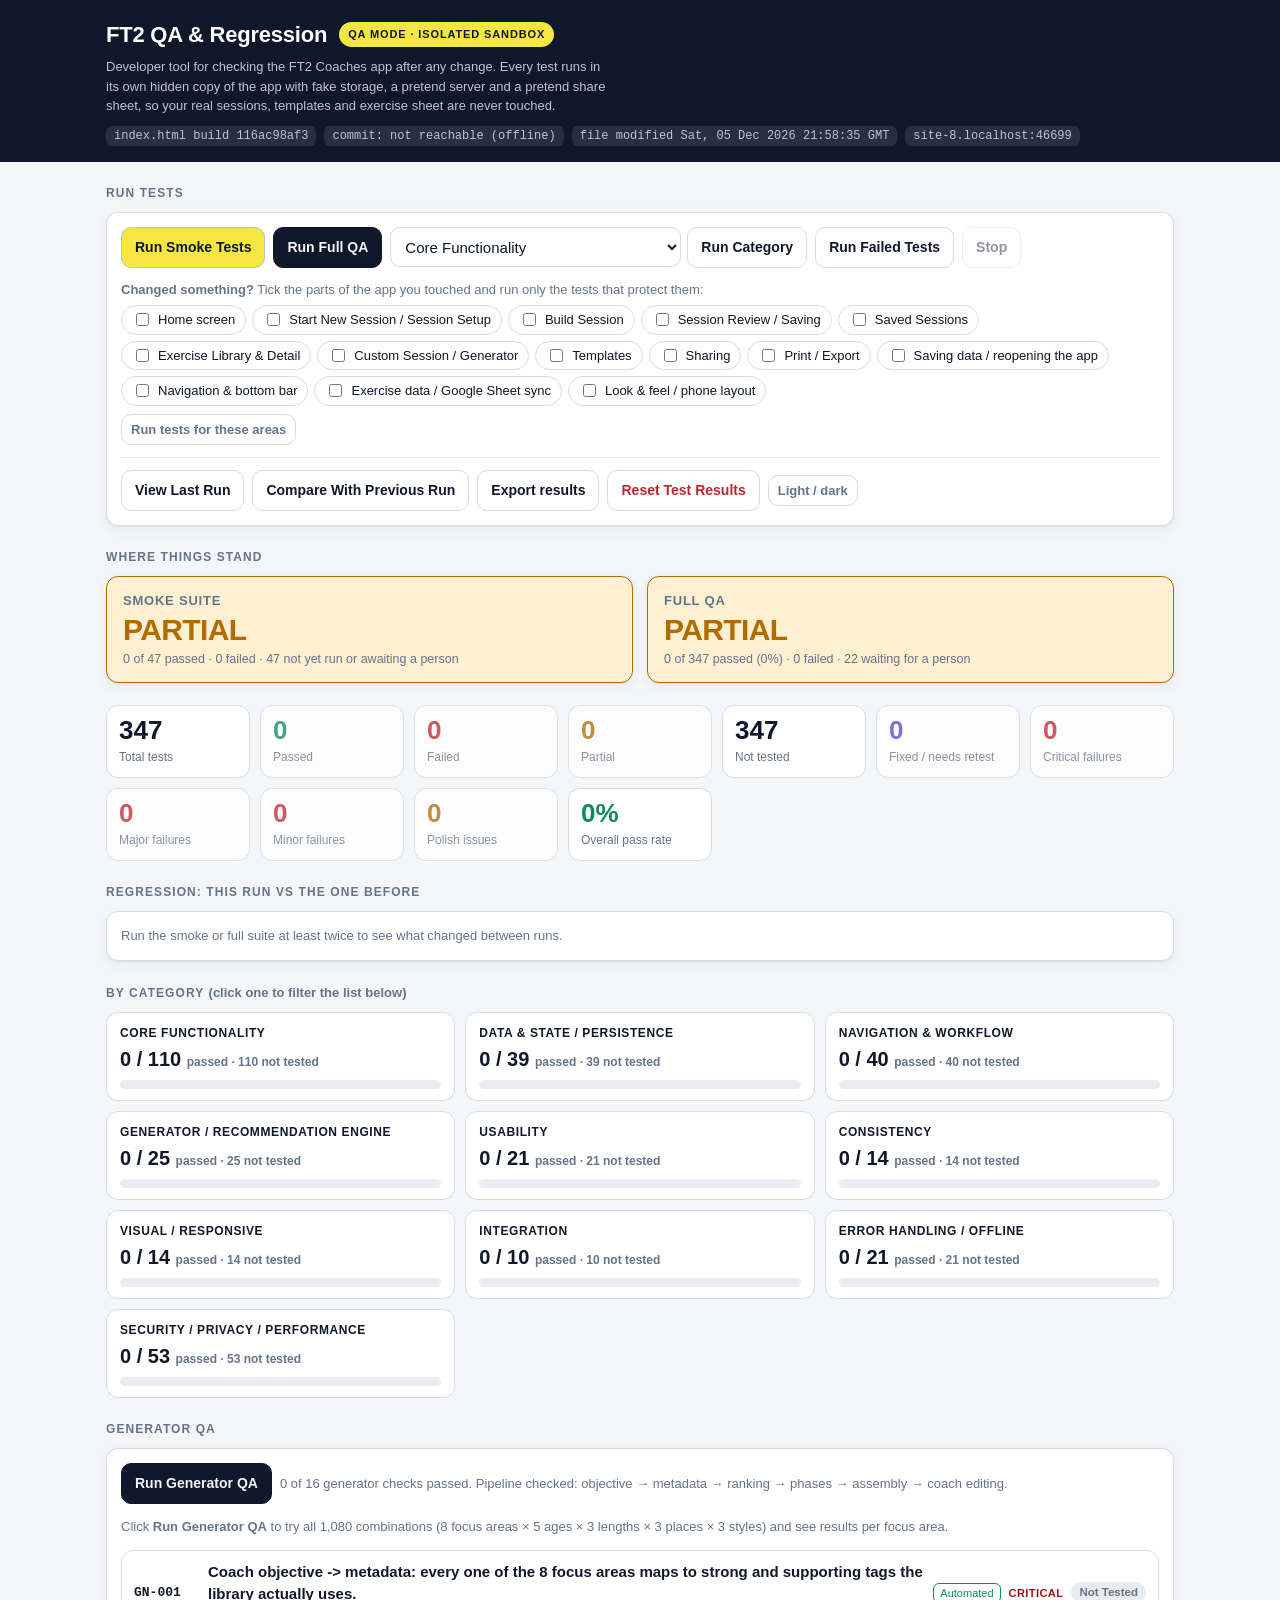
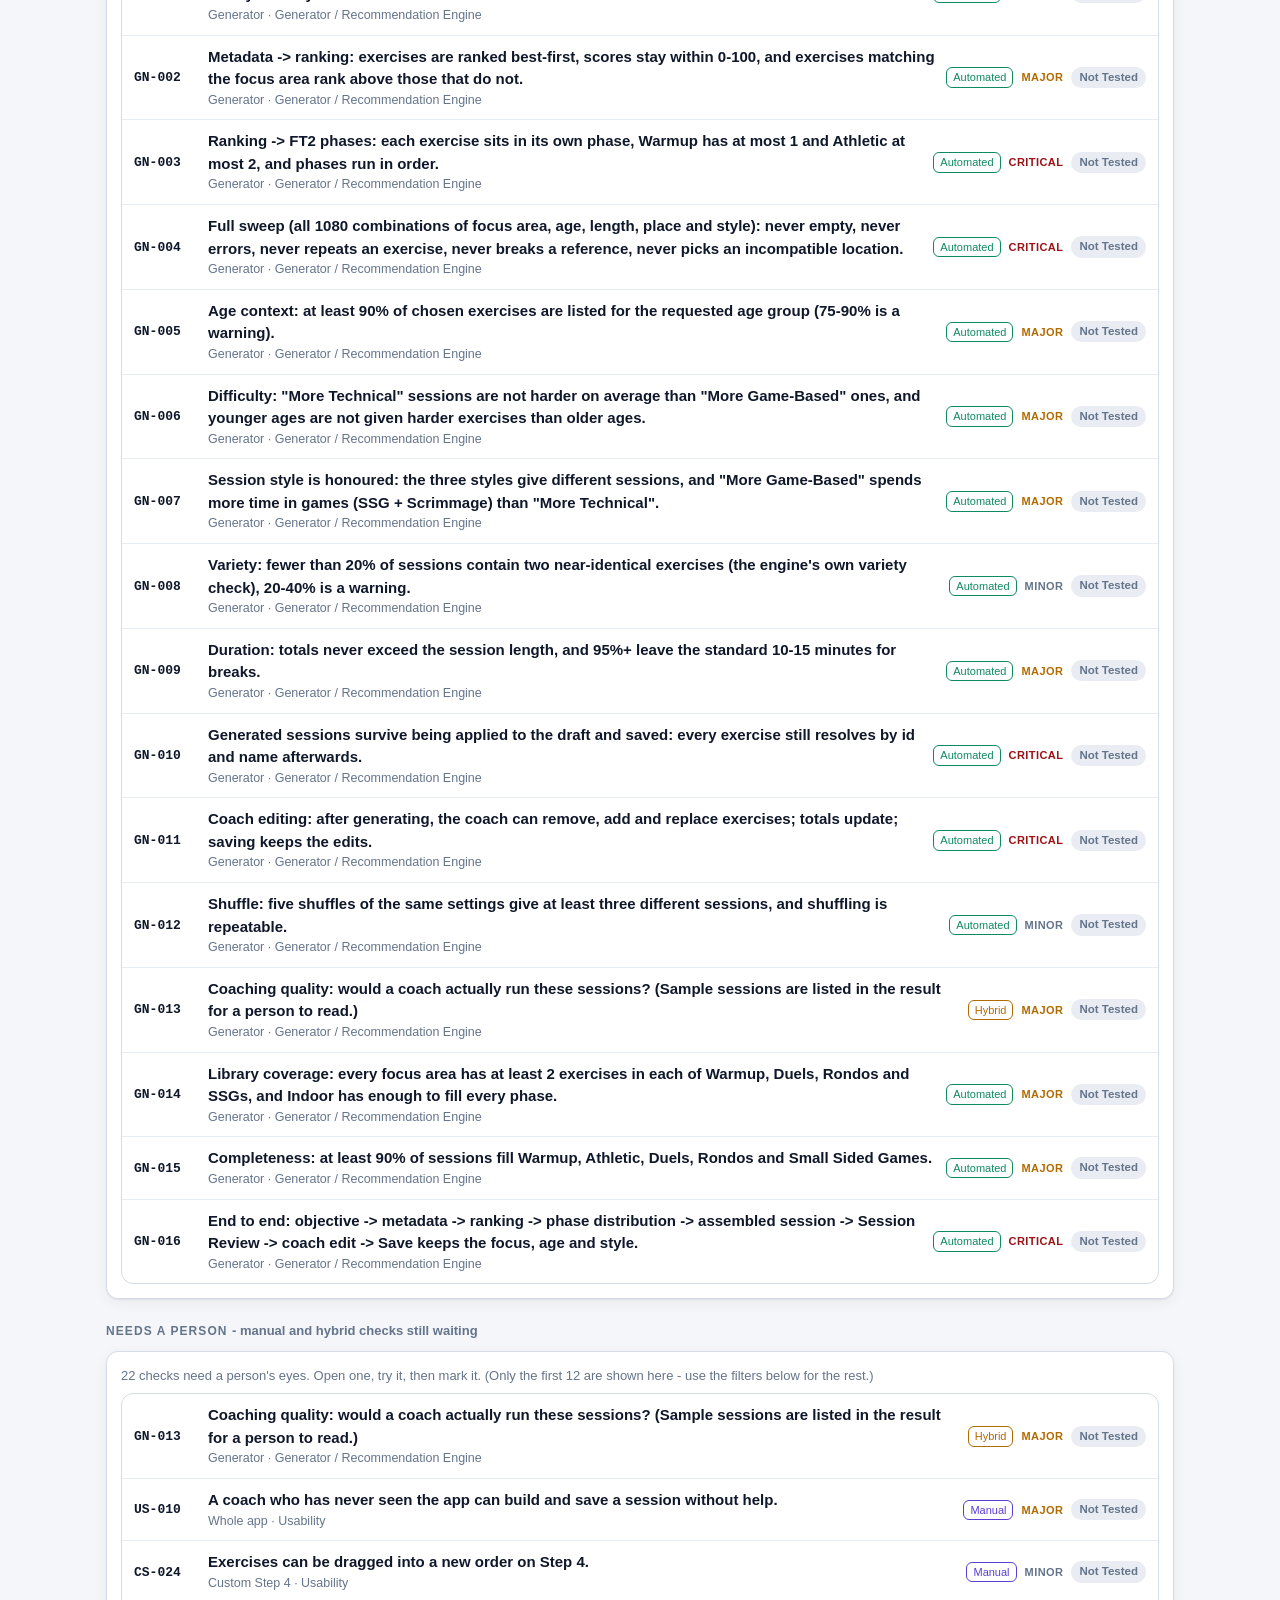
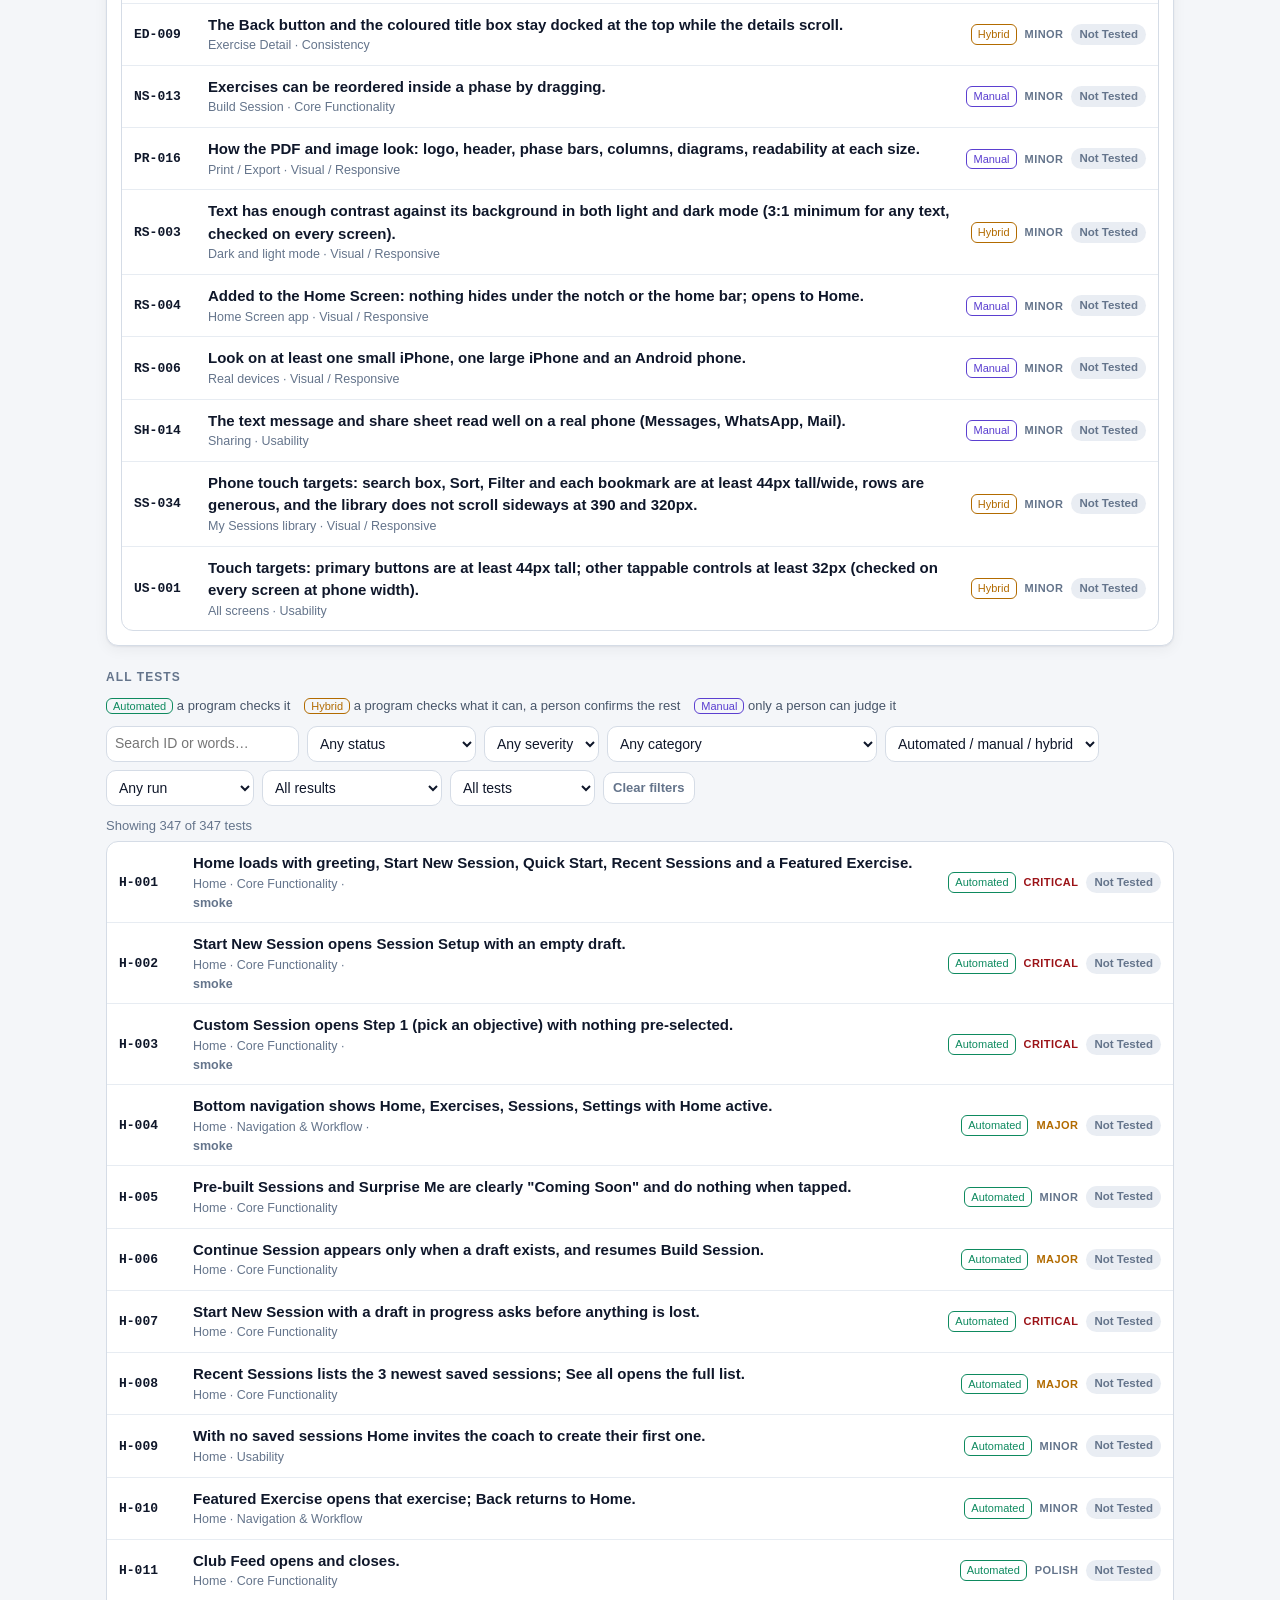
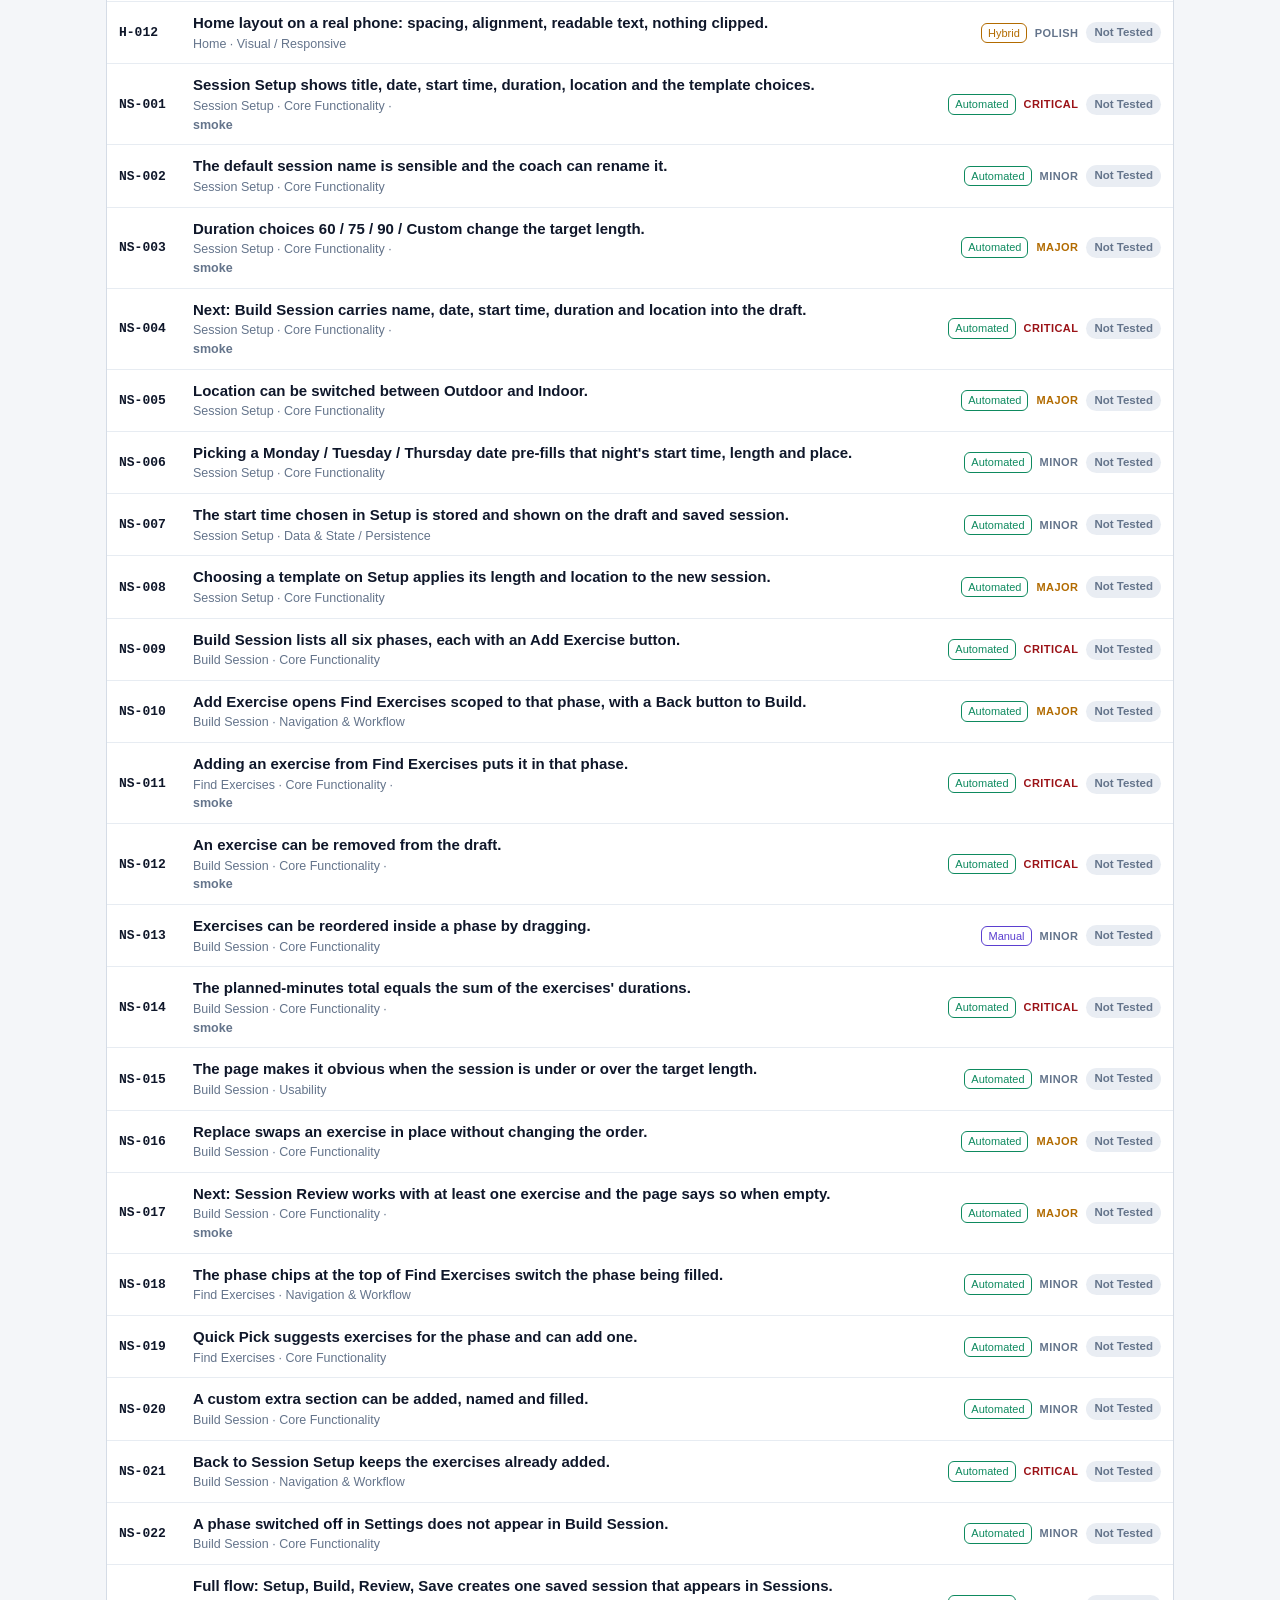
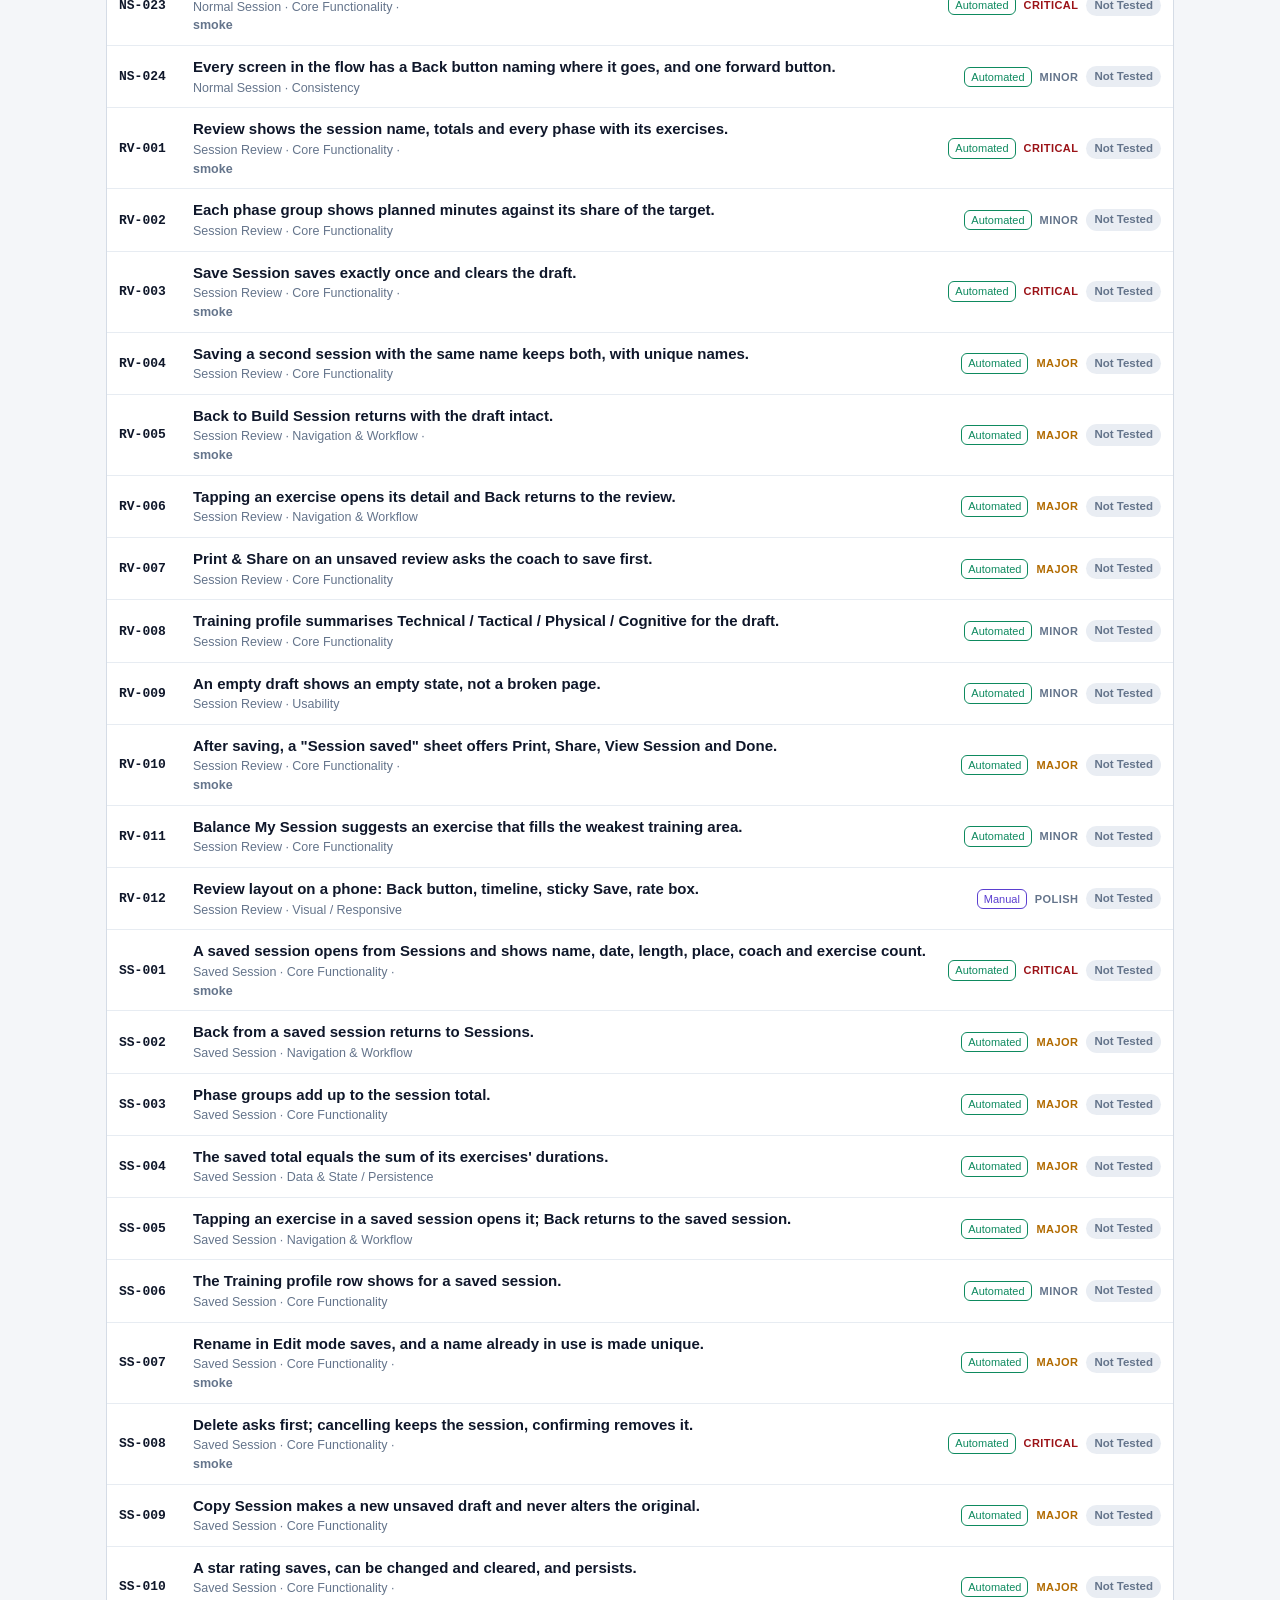
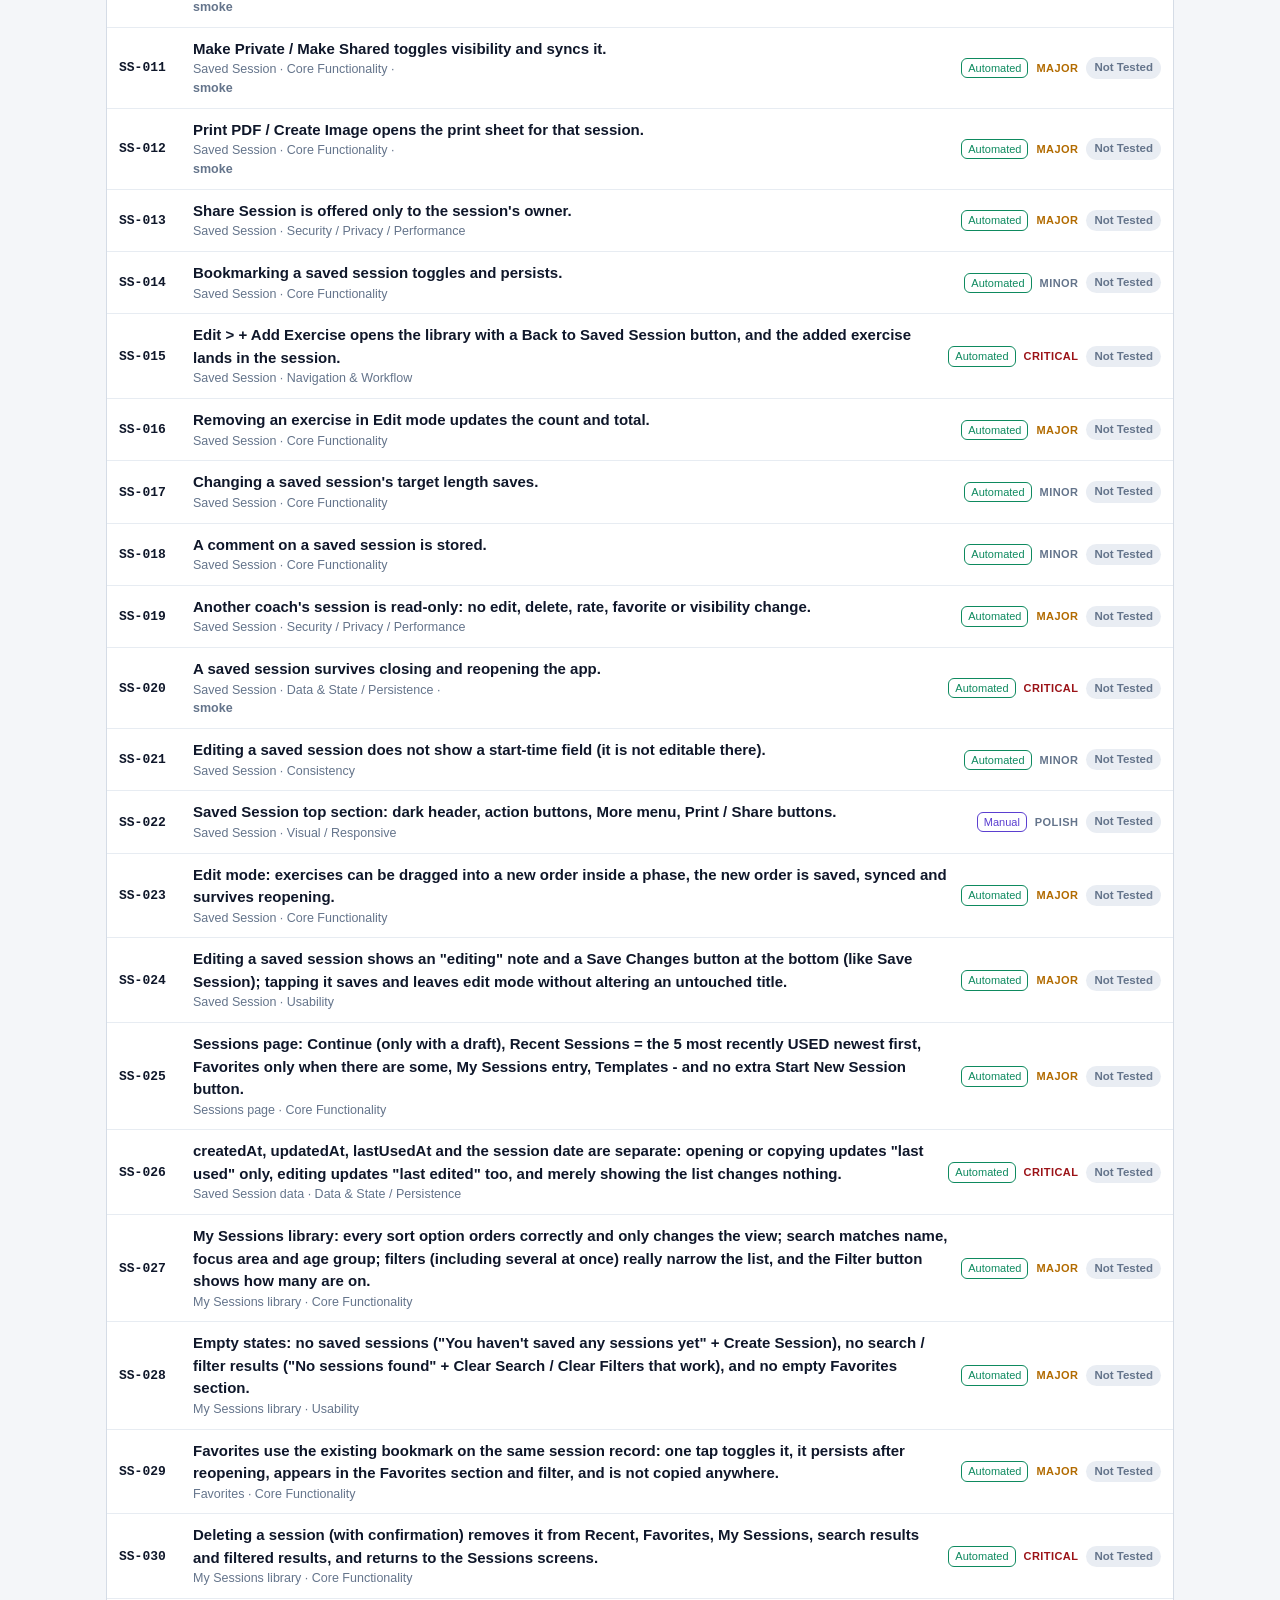
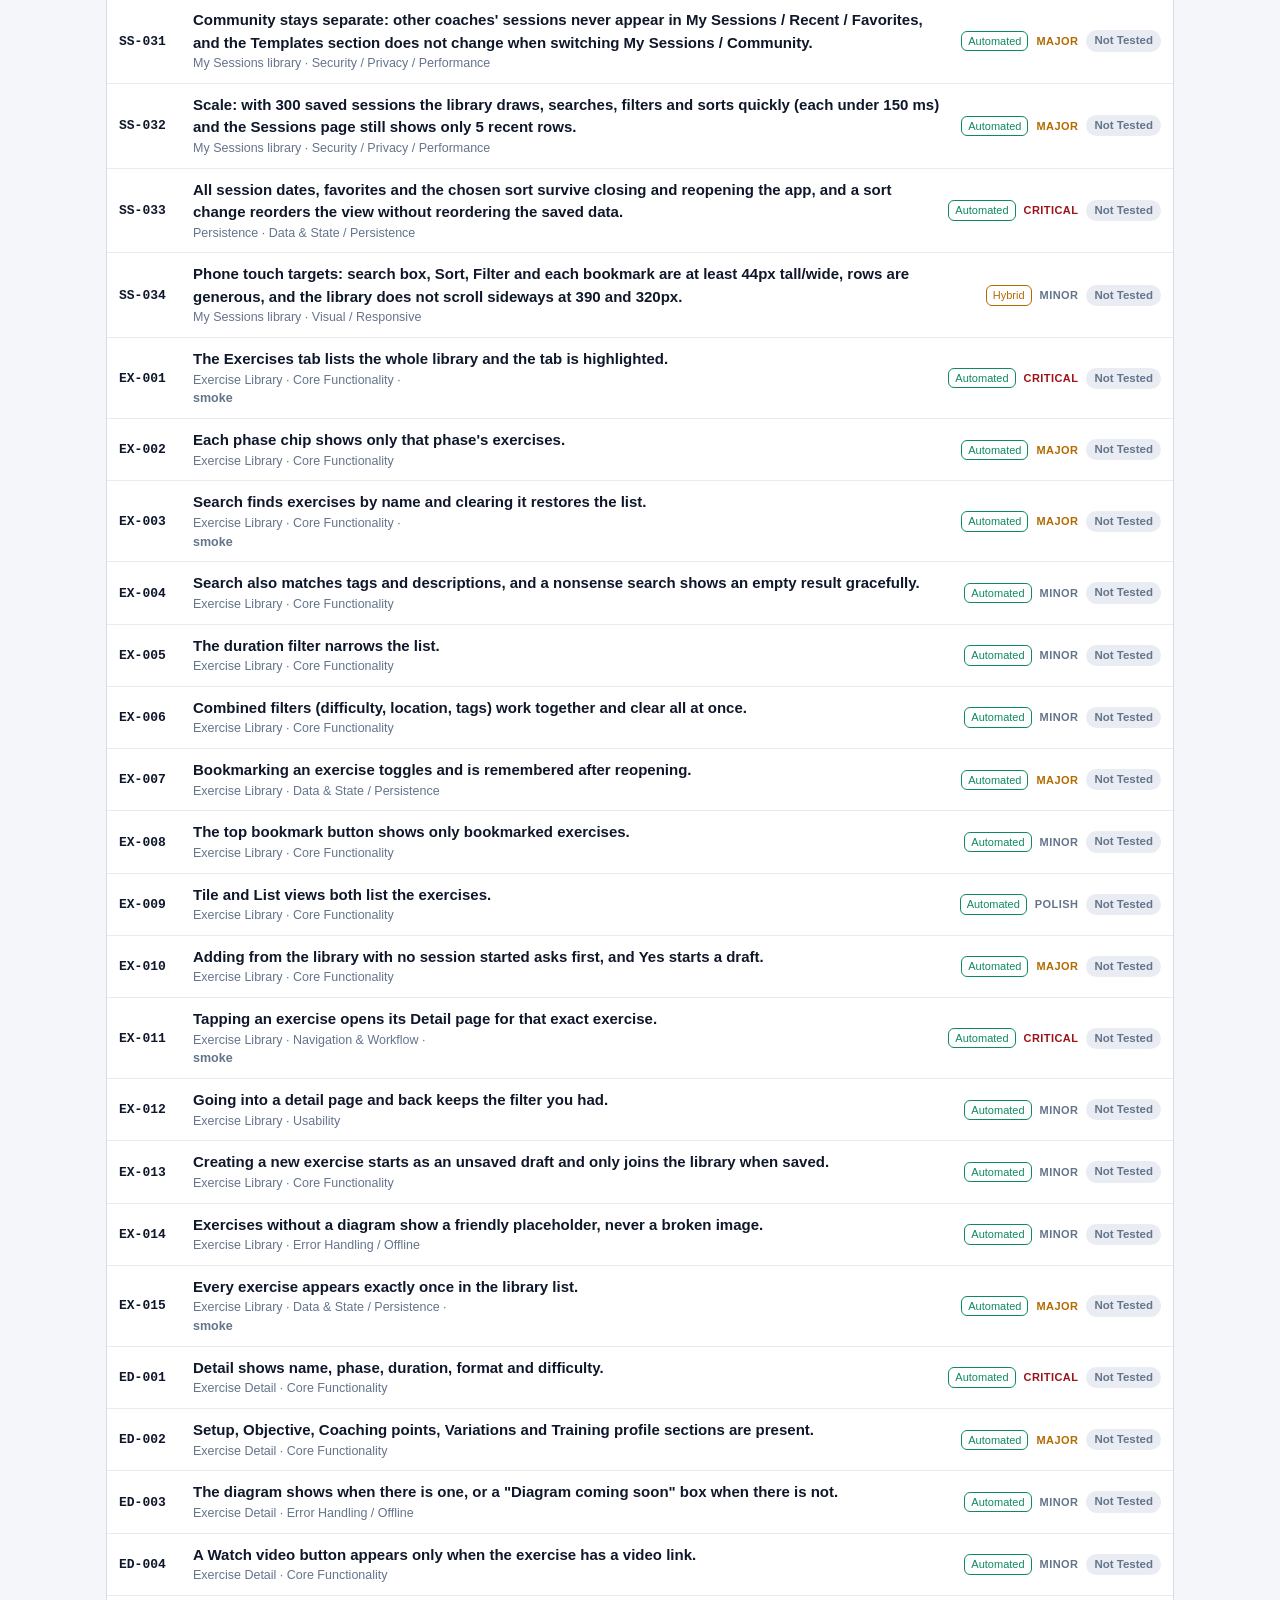
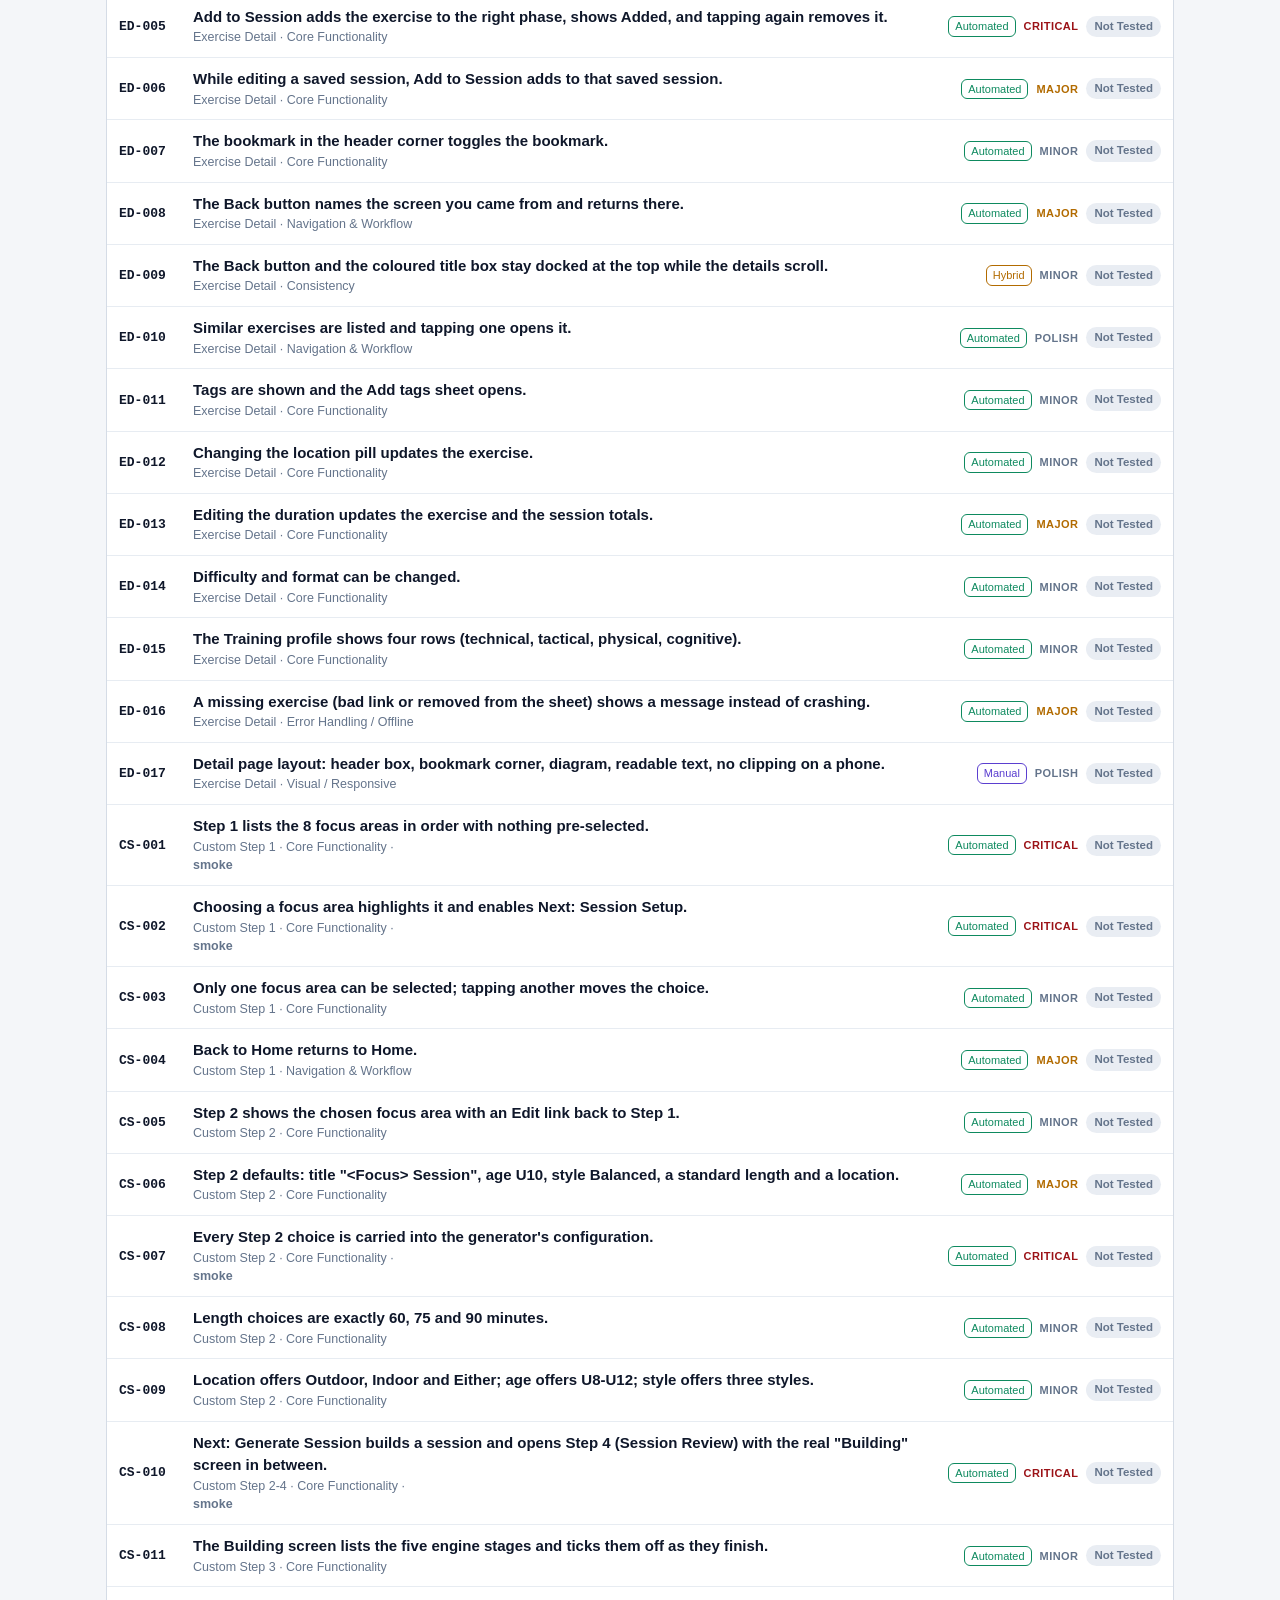
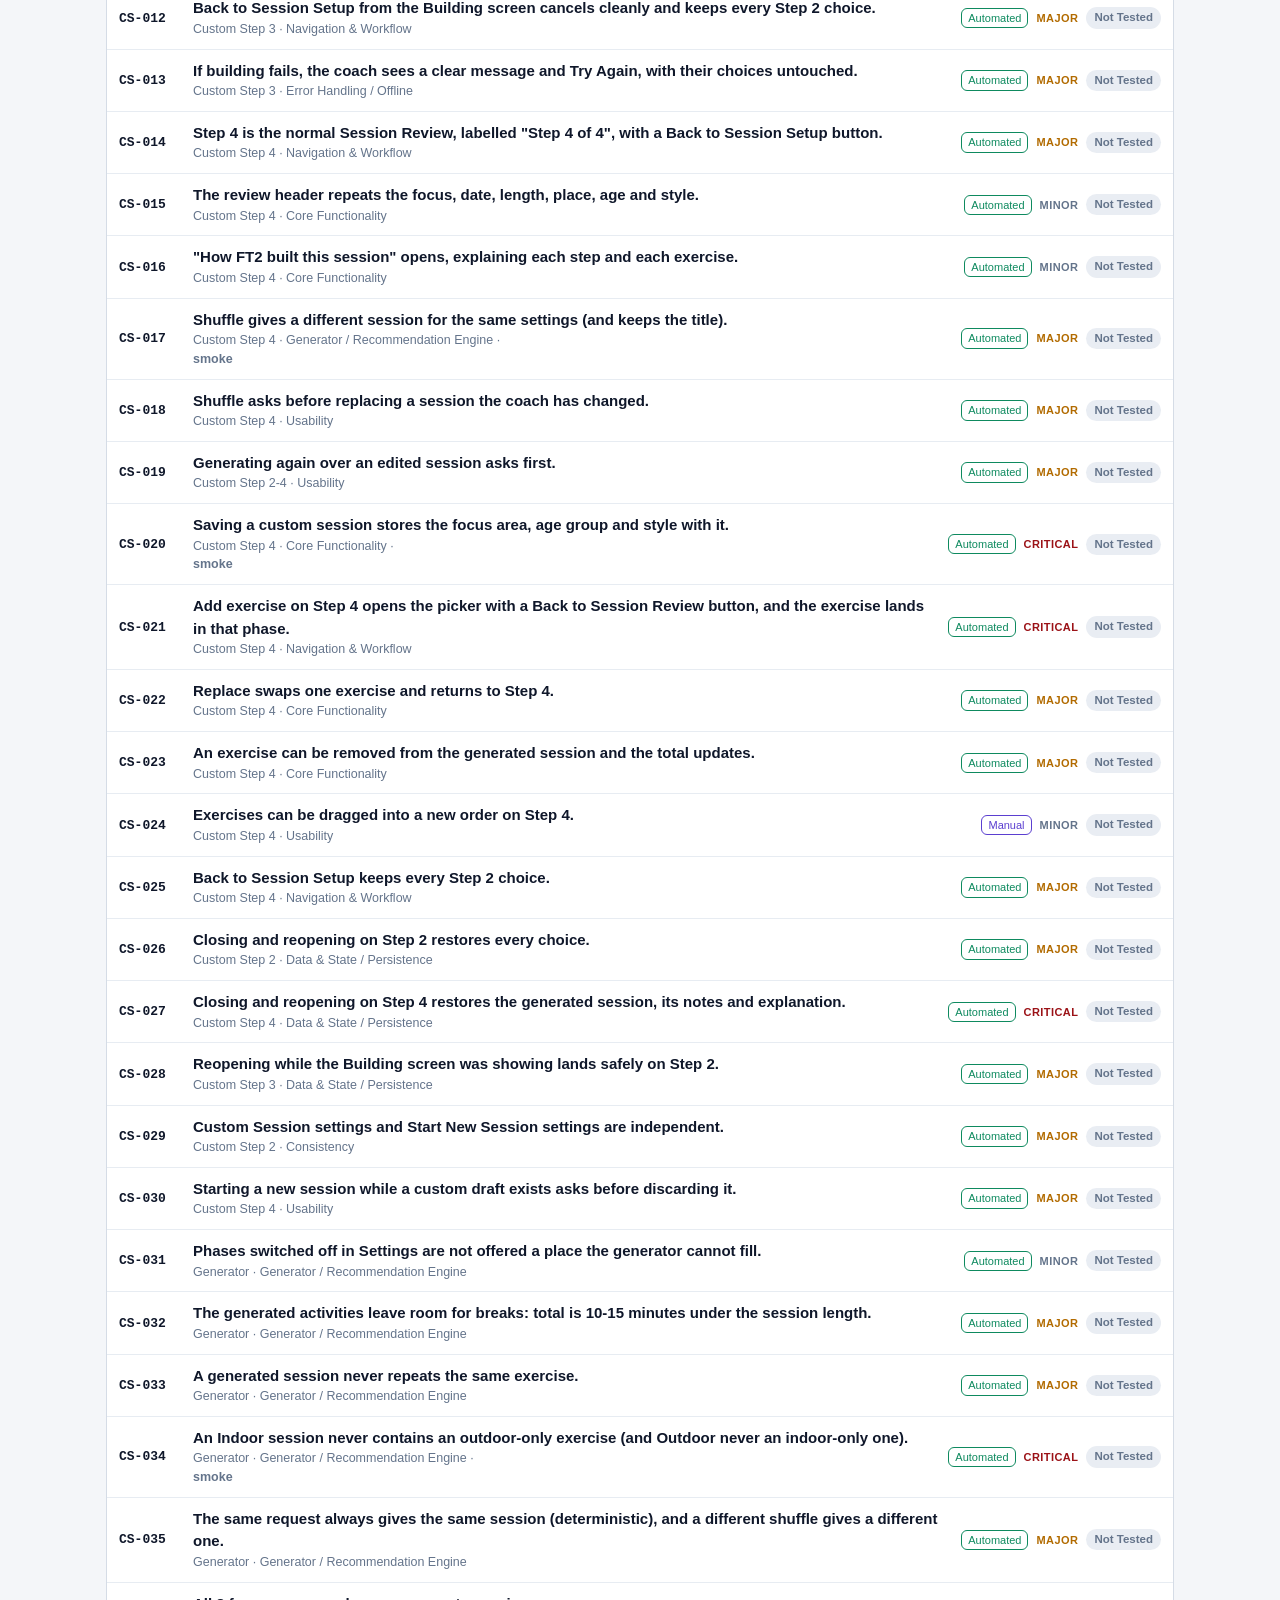
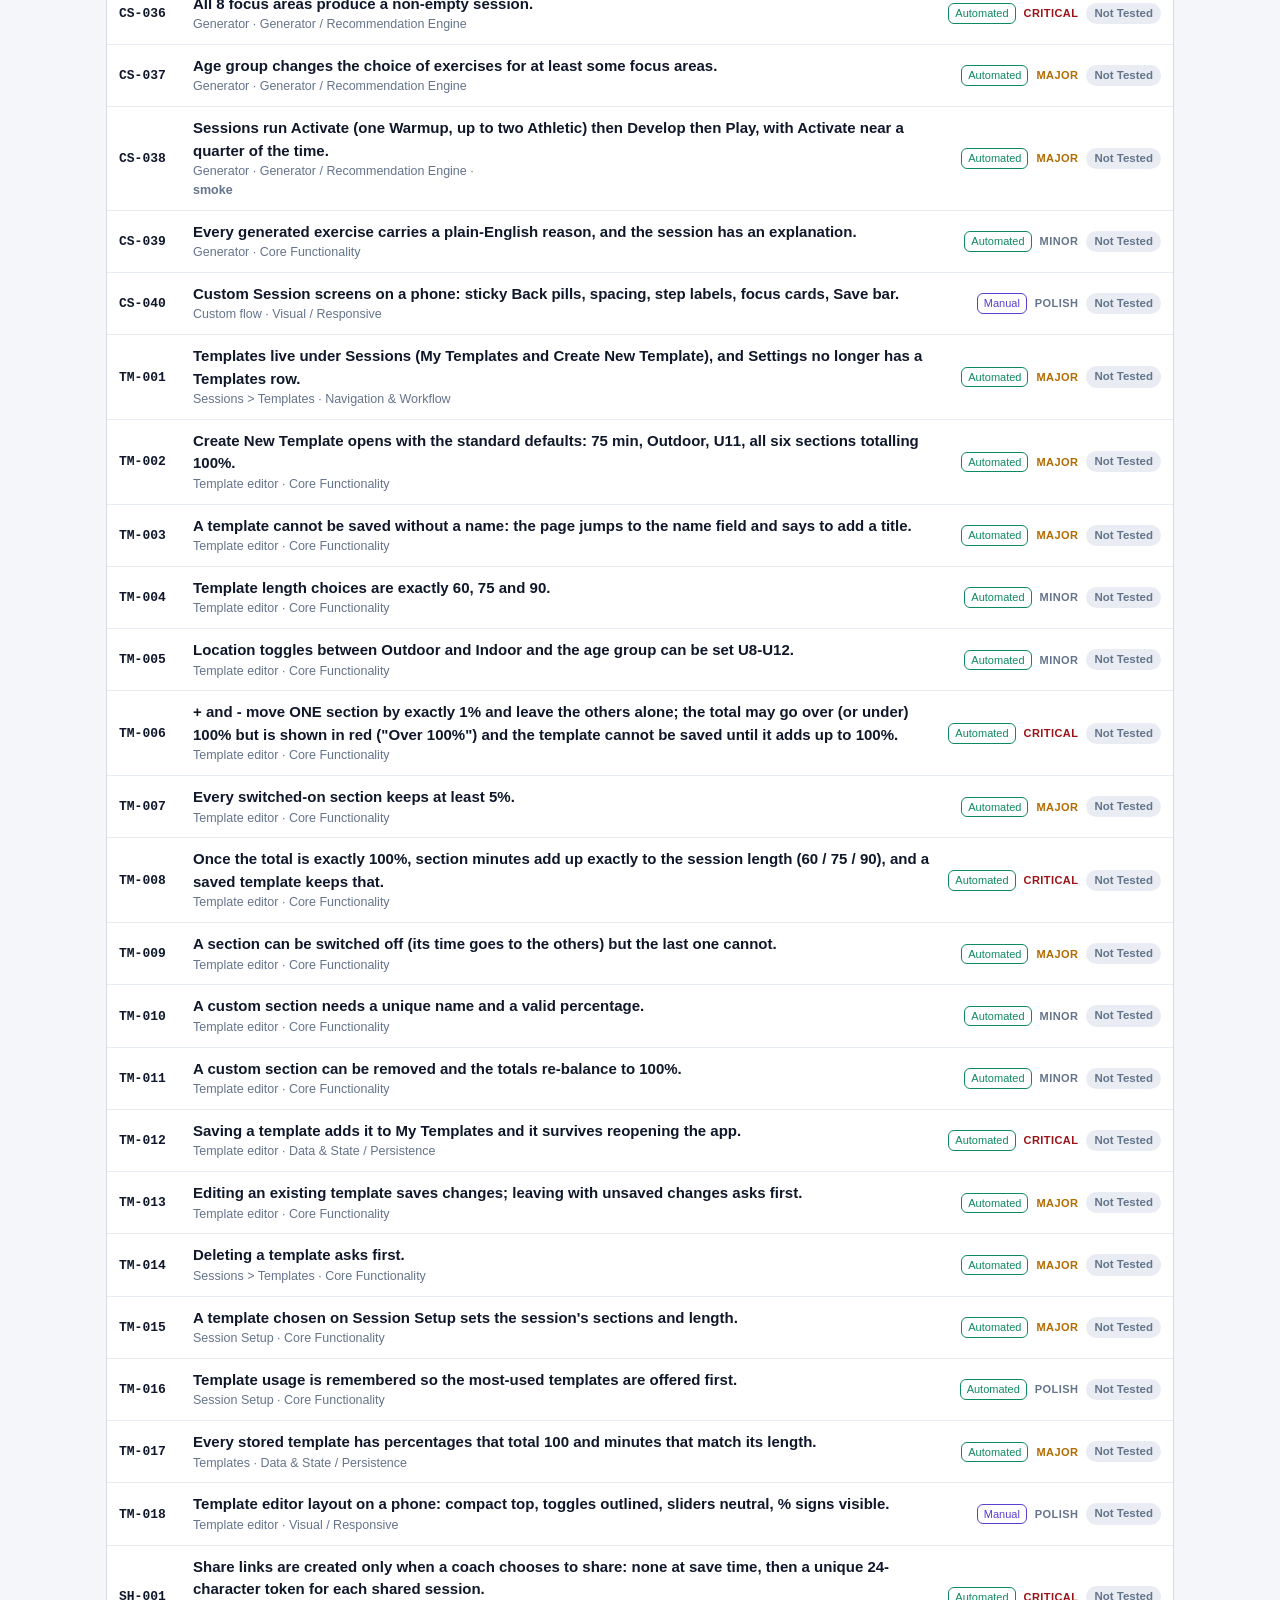
==== qa/index.html @ b3d69f97 "Security hardening: coaches sign in with a passphrase, sessions are private by default, shared text " ====
<!doctype html>
<html lang="en">
<head>
<meta charset="utf-8">
<meta name="viewport" content="width=device-width, initial-scale=1">
<meta name="robots" content="noindex, nofollow">
<title>FT2 QA Dashboard</title>
<style>
:root{
  --bg:#F4F6F9; --surface:#FFFFFF; --surface2:#EEF1F6; --ink:#0F172A; --ink2:#475569; --ink3:#64748B; --line:#D5DCE6; --line2:#E7ECF2;
  --brand:#0F172A; --accent:#F5E642; --accentInk:#0F172A;
  --pass:#0E8A5F; --passBg:#DDF4EA; --fail:#C0262D; --failBg:#FBE3E4; --part:#B26B00; --partBg:#FFF0D1; --none:#64748B; --noneBg:#E9EDF3; --fixed:#5B3FD0; --fixedBg:#E8E3FB;
  --crit:#9B1217; --radius:12px; --shadow:0 1px 2px rgba(15,23,42,.06),0 4px 14px rgba(15,23,42,.05);
  --mono:ui-monospace,SFMono-Regular,Menlo,Consolas,monospace;
}
@media (prefers-color-scheme:dark){
  :root:not([data-theme="light"]){
    --bg:#0B1220; --surface:#131C2E; --surface2:#1A2539; --ink:#E8EDF5; --ink2:#B2BDCE; --ink3:#8795AB; --line:#2A3850; --line2:#223048;
    --brand:#0B1220; --accent:#F5E642;
    --pass:#4ADE9C; --passBg:#12382B; --fail:#FF7B80; --failBg:#431A1D; --part:#FFC15C; --partBg:#43310E; --none:#9AA8BD; --noneBg:#1F2A3F; --fixed:#B3A1FF; --fixedBg:#2C2554;
    --crit:#FF9AA0; --shadow:0 1px 2px rgba(0,0,0,.4);
  }
}
:root[data-theme="dark"]{
  --bg:#0B1220; --surface:#131C2E; --surface2:#1A2539; --ink:#E8EDF5; --ink2:#B2BDCE; --ink3:#8795AB; --line:#2A3850; --line2:#223048;
  --brand:#0B1220; --accent:#F5E642;
  --pass:#4ADE9C; --passBg:#12382B; --fail:#FF7B80; --failBg:#431A1D; --part:#FFC15C; --partBg:#43310E; --none:#9AA8BD; --noneBg:#1F2A3F; --fixed:#B3A1FF; --fixedBg:#2C2554;
  --crit:#FF9AA0; --shadow:0 1px 2px rgba(0,0,0,.4);
}
*{box-sizing:border-box}
html,body{margin:0}
body{background:var(--bg);color:var(--ink);font:15px/1.5 -apple-system,BlinkMacSystemFont,"Segoe UI",Roboto,Helvetica,Arial,sans-serif;-webkit-text-size-adjust:100%}
a{color:inherit}
button{font:inherit;color:inherit;cursor:pointer}
.wrap{max-width:1100px;margin:0 auto;padding:0 16px 80px}
header.top{background:var(--brand);color:#fff;padding:18px 0 16px}
header.top .wrap{padding-bottom:0}
.title{display:flex;align-items:center;gap:12px;flex-wrap:wrap}
.title h1{margin:0;font-size:22px;letter-spacing:-.01em}
.mode{background:var(--accent);color:var(--accentInk);font-weight:800;font-size:11px;letter-spacing:.08em;padding:4px 9px;border-radius:99px}
.sub{margin:6px 0 0;color:#B8C4D6;font-size:13px;max-width:70ch}
.build{margin-top:10px;display:flex;gap:8px;flex-wrap:wrap;font:12px var(--mono);color:#B8C4D6}
.build span{background:rgba(255,255,255,.1);padding:3px 8px;border-radius:6px}
section{margin-top:22px}
h2{font-size:12px;letter-spacing:.09em;text-transform:uppercase;color:var(--ink3);margin:0 0 10px;font-weight:700}
.card{background:var(--surface);border:1px solid var(--line);border-radius:var(--radius);box-shadow:var(--shadow);padding:14px}
.toolbar{display:flex;flex-wrap:wrap;gap:8px;align-items:center}
.btn{border:1px solid var(--line);background:var(--surface);border-radius:10px;padding:9px 13px;font-weight:600;font-size:14px;min-height:40px}
.btn:hover{border-color:var(--ink3)}
.btn.primary{background:var(--accent);color:var(--accentInk);border-color:#B8C2CF;font-weight:800}
.btn.dark{background:var(--ink);color:var(--bg);border-color:var(--ink)}
.btn.danger{color:var(--fail)}
.btn.small{padding:5px 9px;min-height:30px;font-size:13px}
.btn:disabled{opacity:.45;cursor:not-allowed}
select,input[type=search],input[type=text],textarea{font:inherit;color:var(--ink);background:var(--surface);border:1px solid var(--line);border-radius:10px;padding:8px 10px;min-height:40px}
textarea{width:100%;min-height:64px}
.grp{display:flex;gap:6px;align-items:center;flex-wrap:wrap}
.status-banner{display:flex;gap:14px;flex-wrap:wrap}
.sb{flex:1 1 260px;border-radius:var(--radius);padding:14px 16px;border:1px solid var(--line);background:var(--surface);box-shadow:var(--shadow)}
.sb .big{font-size:30px;font-weight:900;letter-spacing:-.02em;line-height:1.1}
.sb small{display:block;color:var(--ink3);margin-top:4px}
.sb.PASS{border-color:var(--pass);background:var(--passBg)} .sb.PASS .big{color:var(--pass)}
.sb.FAIL{border-color:var(--fail);background:var(--failBg)} .sb.FAIL .big{color:var(--fail)}
.sb.PARTIAL{border-color:var(--part);background:var(--partBg)} .sb.PARTIAL .big{color:var(--part)}
.tiles{display:grid;grid-template-columns:repeat(auto-fill,minmax(130px,1fr));gap:10px}
.tile{background:var(--surface);border:1px solid var(--line);border-radius:var(--radius);padding:10px 12px}
.tile b{display:block;font-size:26px;line-height:1.1;font-variant-numeric:tabular-nums}
.tile span{font-size:12px;color:var(--ink3)}
.tile.pass b{color:var(--pass)} .tile.fail b{color:var(--fail)} .tile.part b{color:var(--part)} .tile.fixed b{color:var(--fixed)}
.tile.alert{border-color:var(--fail);background:var(--failBg)} .tile.alert b{color:var(--crit)}
.tile.zero{opacity:.75}
.cats{display:grid;grid-template-columns:repeat(auto-fill,minmax(300px,1fr));gap:10px}
.cat{background:var(--surface);border:1px solid var(--line);border-radius:var(--radius);padding:11px 13px;cursor:pointer;text-align:left}
.cat:hover{border-color:var(--ink3)}
.cat .nm{font-size:12px;font-weight:800;letter-spacing:.05em;text-transform:uppercase}
.cat .ct{font-size:20px;font-weight:800;margin:2px 0 6px;font-variant-numeric:tabular-nums}
.cat .ct small{font-size:12px;font-weight:600;color:var(--ink3)}
.bar{height:9px;border-radius:6px;background:var(--noneBg);overflow:hidden;display:flex}
.bar i{display:block;height:100%}
.bar .p{background:var(--pass)} .bar .f{background:var(--fail)} .bar .a{background:var(--part)} .bar .x{background:var(--fixed)}
.chip{display:inline-block;font-size:11.5px;font-weight:700;padding:2px 8px;border-radius:99px;white-space:nowrap}
.chip.Pass{background:var(--passBg);color:var(--pass)} .chip.Fail{background:var(--failBg);color:var(--fail)} .chip.Partial{background:var(--partBg);color:var(--part)}
.chip.NotTested{background:var(--noneBg);color:var(--none)} .chip.Fixed{background:var(--fixedBg);color:var(--fixed)}
.sev{font-size:11px;font-weight:800;letter-spacing:.04em;text-transform:uppercase}
.sev.Critical{color:var(--crit)} .sev.Major{color:var(--part)} .sev.Minor{color:var(--ink3)} .sev.Polish{color:var(--ink3);font-weight:600}
.type{font-size:11px;border:1px solid var(--line);border-radius:6px;padding:1px 6px;color:var(--ink2)}
.type.Automated{border-color:var(--pass);color:var(--pass)} .type.Hybrid{border-color:var(--part);color:var(--part)} .type.Manual{border-color:var(--fixed);color:var(--fixed)}
.filters{display:flex;flex-wrap:wrap;gap:8px;align-items:center;margin-bottom:10px}
.filters select,.filters input{min-height:36px;padding:5px 8px;font-size:14px}
.list{border:1px solid var(--line);border-radius:var(--radius);overflow:hidden;background:var(--surface)}
.row{border-top:1px solid var(--line2)}
.row:first-child{border-top:0}
.row>summary,.row>.head{list-style:none;display:grid;grid-template-columns:64px 1fr auto;gap:10px;align-items:center;padding:10px 12px;cursor:pointer}
.row>summary::-webkit-details-marker{display:none}
.row .id{font:700 13px var(--mono)}
.row .d{min-width:0}
.row .d b{font-weight:600;display:block}
.row .d small{color:var(--ink3);display:block}
.row .rt{display:flex;gap:8px;align-items:center;flex-wrap:wrap;justify-content:flex-end}
.row.flash{outline:3px solid var(--accent);outline-offset:-3px}
.detail{padding:4px 14px 14px 12px;display:grid;gap:12px;grid-template-columns:1fr 1fr}
@media (max-width:760px){.detail{grid-template-columns:1fr}.row>summary,.row>.head{grid-template-columns:54px 1fr}.row .rt{grid-column:1/-1;justify-content:flex-start}}
.detail h4{margin:0 0 3px;font-size:11px;letter-spacing:.08em;text-transform:uppercase;color:var(--ink3)}
.detail p,.detail ol{margin:0;font-size:14px}
.detail ol{padding-left:18px}
.detail .full{grid-column:1/-1}
.actual{font:13px var(--mono);white-space:pre-wrap;word-break:break-word;background:var(--surface2);border-radius:8px;padding:8px 10px}
.marks{display:flex;gap:6px;flex-wrap:wrap}
.marks .btn.pass{border-color:var(--pass);color:var(--pass)} .marks .btn.fail{border-color:var(--fail);color:var(--fail)} .marks .btn.part{border-color:var(--part);color:var(--part)} .marks .btn.fixed{border-color:var(--fixed);color:var(--fixed)}
.progress{height:12px;border-radius:7px;background:var(--noneBg);overflow:hidden}
.progress i{display:block;height:100%;background:var(--accent);width:0;transition:width .15s}
.runlog{font:12.5px var(--mono);max-height:240px;overflow:auto;background:var(--surface2);border-radius:8px;padding:8px 10px;margin-top:10px}
.runlog .f{color:var(--fail);font-weight:700} .runlog .a{color:var(--part)} .runlog .p{color:var(--pass)}
.cmp{display:grid;grid-template-columns:repeat(auto-fit,minmax(240px,1fr));gap:10px}
.cmp .box{border:1px solid var(--line);border-radius:10px;padding:10px 12px;background:var(--surface)}
.cmp .box h3{margin:0 0 6px;font-size:13px;letter-spacing:.05em;text-transform:uppercase}
.cmp .box.bad{border-color:var(--fail);background:var(--failBg)} .cmp .box.good{border-color:var(--pass);background:var(--passBg)}
.cmp .box a{display:inline-block;margin:2px 6px 2px 0;font:700 12.5px var(--mono);text-decoration:underline;cursor:pointer}
.small{font-size:13px;color:var(--ink3)}
.legend{display:flex;gap:14px;flex-wrap:wrap;font-size:13px;color:var(--ink2)}
.how{font-size:14px;color:var(--ink2)}
.how ol{margin:6px 0 0;padding-left:20px}
table{width:100%;border-collapse:collapse;font-size:13.5px}
th,td{text-align:left;padding:6px 8px;border-top:1px solid var(--line2)}
th{font-size:11px;letter-spacing:.06em;text-transform:uppercase;color:var(--ink3);border-top:0}
td.n,th.n{text-align:right;font-variant-numeric:tabular-nums}
.hide{display:none!important}
.toast{position:fixed;left:50%;bottom:20px;transform:translateX(-50%);background:var(--ink);color:var(--bg);padding:10px 16px;border-radius:10px;font-weight:600;z-index:50;box-shadow:var(--shadow)}
.areas{display:flex;gap:6px;flex-wrap:wrap}
.areas label{display:flex;gap:6px;align-items:center;border:1px solid var(--line);border-radius:99px;padding:4px 10px;font-size:13px;background:var(--surface);cursor:pointer}
.areas input{accent-color:var(--ink)}
</style>
</head>
<body>
<header class="top"><div class="wrap">
  <div class="title"><h1>FT2 QA &amp; Regression</h1><span class="mode">QA MODE · ISOLATED SANDBOX</span></div>
  <p class="sub">Developer tool for checking the FT2 Coaches app after any change. Every test runs in its own hidden copy of the app with fake storage, a pretend server and a pretend share sheet, so your real sessions, templates and exercise sheet are never touched.</p>
  <div class="build" id="build"><span>Loading build info…</span></div>
</div></header>

<main class="wrap">
  <section id="s-actions">
    <h2>Run tests</h2>
    <div class="card">
      <div class="toolbar">
        <button class="btn primary" data-act="smoke">Run Smoke Tests</button>
        <button class="btn dark" data-act="full">Run Full QA</button>
        <span class="grp"><select id="catSel" aria-label="Category"></select><button class="btn" data-act="category">Run Category</button></span>
        <button class="btn" data-act="failed">Run Failed Tests</button>
        <button class="btn" data-act="cancel" id="cancelBtn" disabled>Stop</button>
      </div>
      <div style="margin-top:12px">
        <div class="small" style="margin-bottom:6px"><b>Changed something?</b> Tick the parts of the app you touched and run only the tests that protect them:</div>
        <div class="areas" id="areas"></div>
        <div style="margin-top:8px"><button class="btn small" data-act="areas">Run tests for these areas</button> <span class="small" id="areaCount"></span></div>
      </div>
      <div class="toolbar" style="margin-top:12px;padding-top:12px;border-top:1px solid var(--line2)">
        <button class="btn" data-act="viewlast">View Last Run</button>
        <button class="btn" data-act="compare">Compare With Previous Run</button>
        <button class="btn" data-act="export">Export results</button>
        <button class="btn danger" data-act="reset">Reset Test Results</button>
        <button class="btn small" data-act="theme">Light / dark</button>
      </div>
    </div>
  </section>

  <section id="s-run" class="hide"><h2 id="runTitle">Run</h2><div class="card" id="runPanel"></div></section>

  <section><h2>Where things stand</h2><div class="status-banner" id="banner"></div></section>
  <section><div class="tiles" id="tiles"></div></section>
  <section id="s-compare"><h2>Regression: this run vs the one before</h2><div id="comparePanel" class="card small">Run the smoke or full suite twice to see what changed.</div></section>
  <section><h2>By category <span class="small" style="text-transform:none;letter-spacing:0">(click one to filter the list below)</span></h2><div class="cats" id="cats"></div></section>
  <section id="s-gen"><h2>Generator QA</h2><div class="card" id="genPanel"></div></section>
  <section><h2>Needs a person <span class="small" style="text-transform:none;letter-spacing:0">- manual and hybrid checks still waiting</span></h2><div id="manualBox" class="card"></div></section>

  <section id="s-tests">
    <h2>All tests</h2>
    <div class="legend" style="margin-bottom:10px"><span><span class="type Automated">Automated</span> a program checks it</span><span><span class="type Hybrid">Hybrid</span> a program checks what it can, a person confirms the rest</span><span><span class="type Manual">Manual</span> only a person can judge it</span></div>
    <div class="filters" id="filters"></div>
    <div class="small" id="countLine" style="margin-bottom:6px"></div>
    <div class="list" id="list"></div>
  </section>

  <section>
    <h2>How to use this after a code change</h2>
    <div class="card how">
      <ol>
        <li>Make the change.</li>
        <li><b>Run Smoke Tests</b> (about a minute). If anything fails, open it from the report, fix the app, run smoke again.</li>
        <li>When smoke passes, commit / push.</li>
        <li>Now and then, <b>Run Full QA</b> and clear the "Needs a person" list. Before a major release, do the full run plus the manual checks on a real phone.</li>
      </ol>
      <p class="small" style="margin:10px 0 0">Not sure what to run? Tick the areas you changed above and use "Run tests for these areas". Results, notes and the last 30 runs are kept in this browser only.</p>
    </div>
  </section>
</main>
<div id="toast" class="toast hide"></div>

<script>
/* Load the QA scripts fresh every time (never a stale cached copy), in order. */
(function(){
  var files = ['qa-core.js','qa-server.js','qa-tests-1.js','qa-tests-2.js','qa-tests-3.js','qa-tests-4.js','qa-tests-5.js','qa-tests-6.js','qa-ui.js'], i = 0, t = Date.now();
  (function next(){
    if(i >= files.length) return;
    var s = document.createElement('script'); s.src = files[i++] + '?t=' + t; s.onload = next;
    s.onerror = function(){ document.body.insertAdjacentHTML('afterbegin', '<p style="padding:20px;color:#c0262d">Could not load ' + s.src + '</p>'); };
    document.body.appendChild(s);
  })();
})();
</script>
</body>
</html>
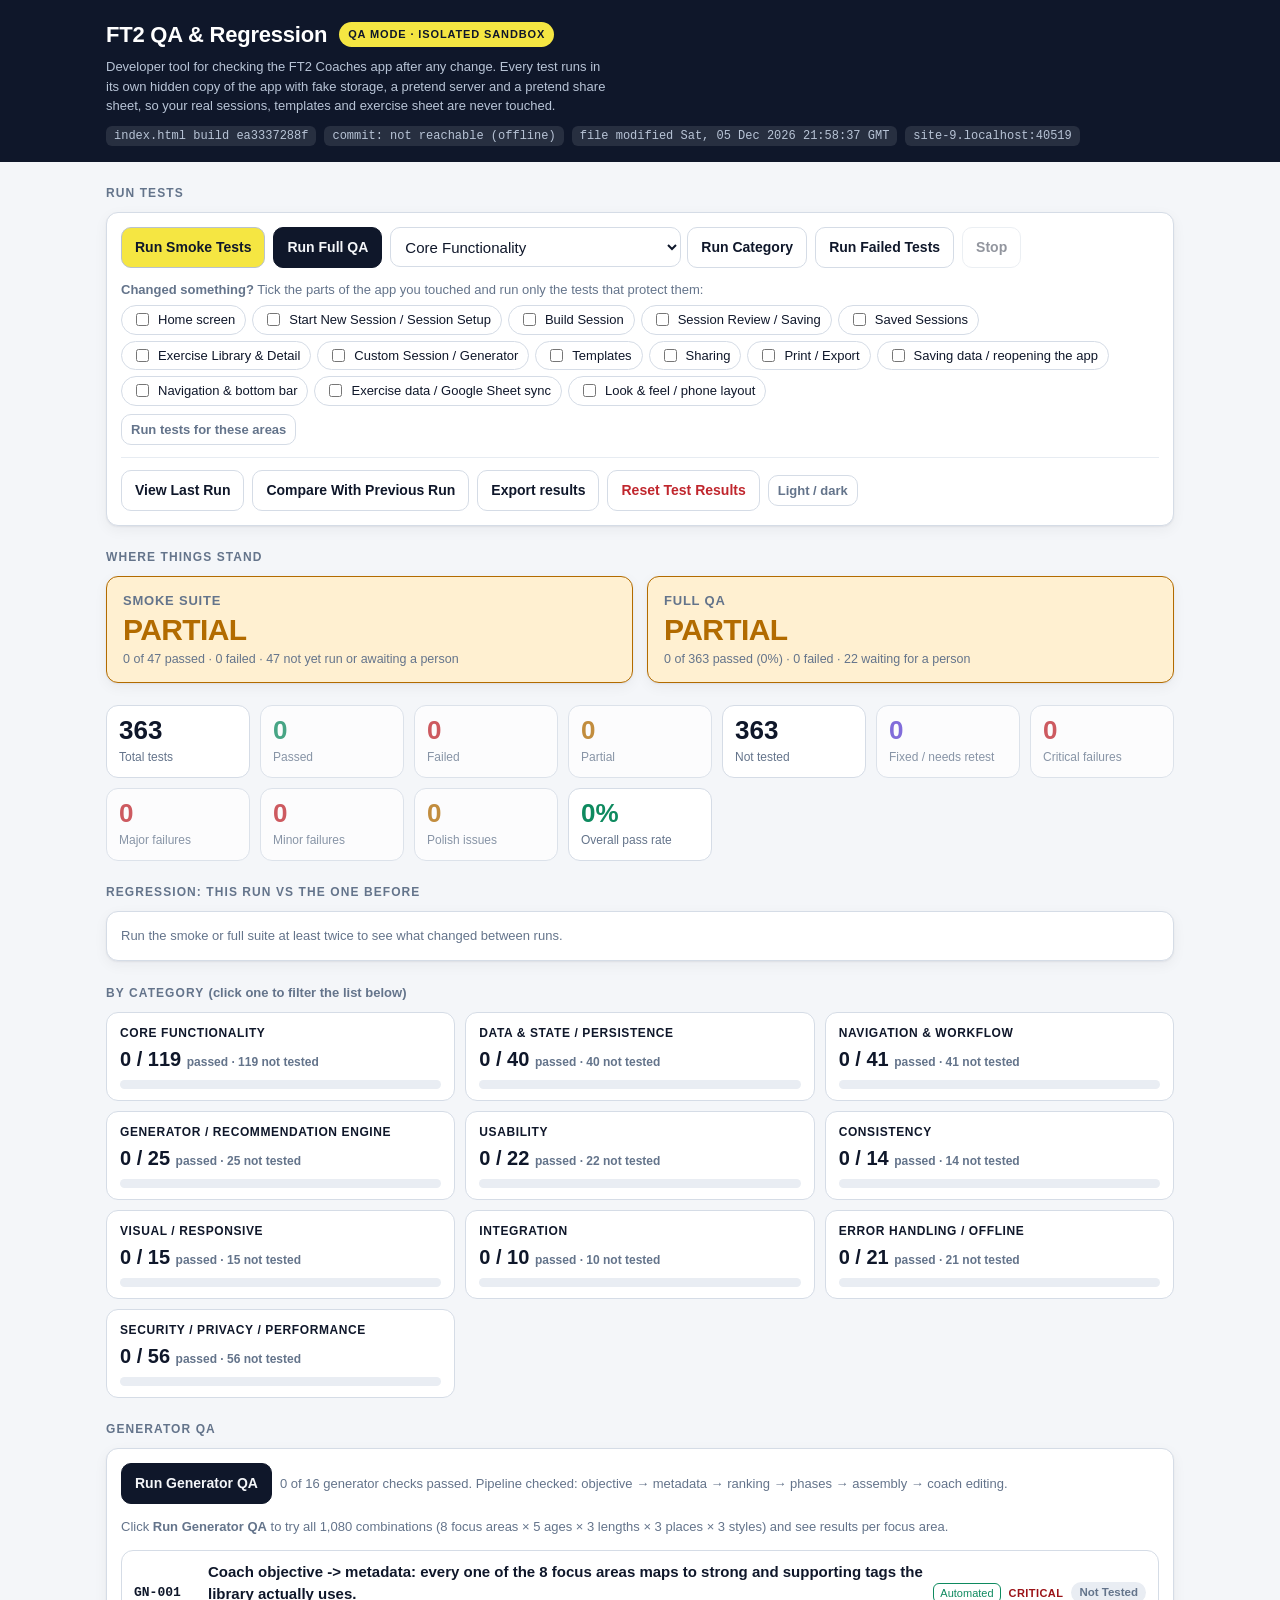
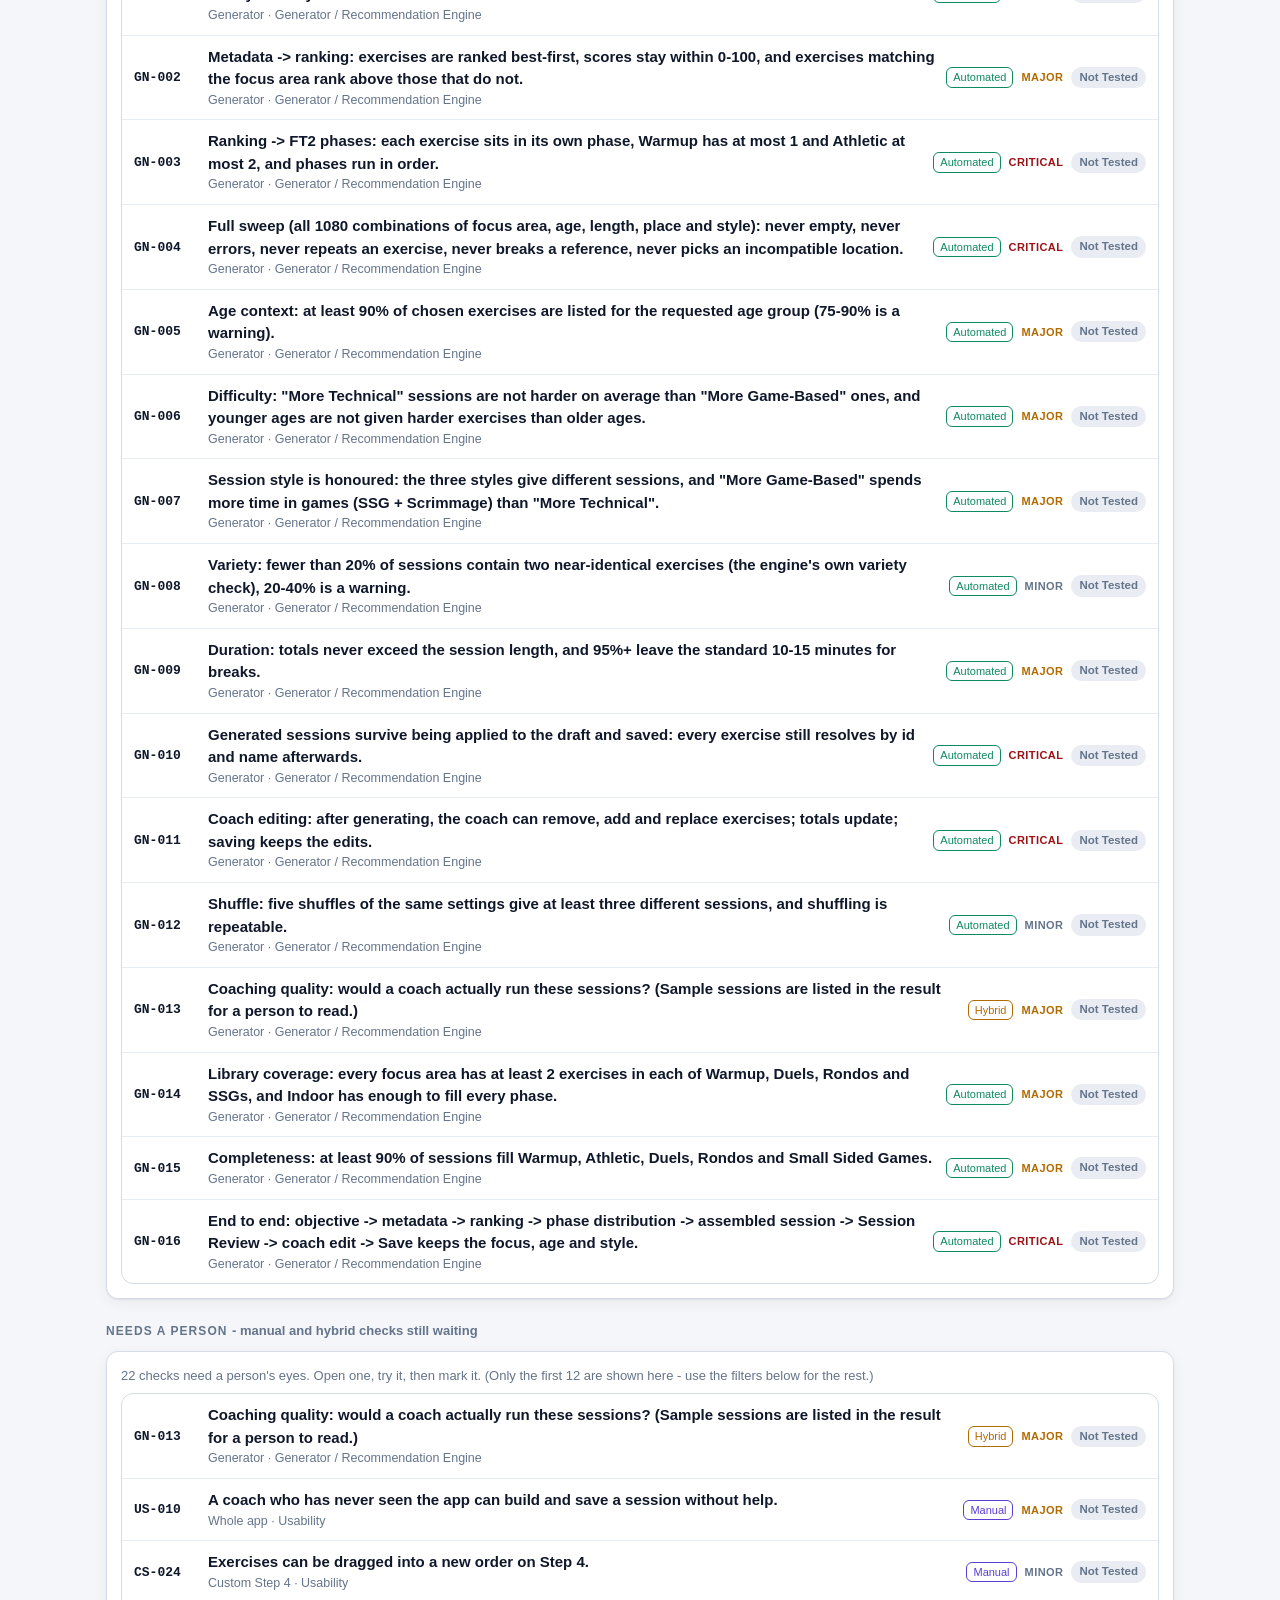
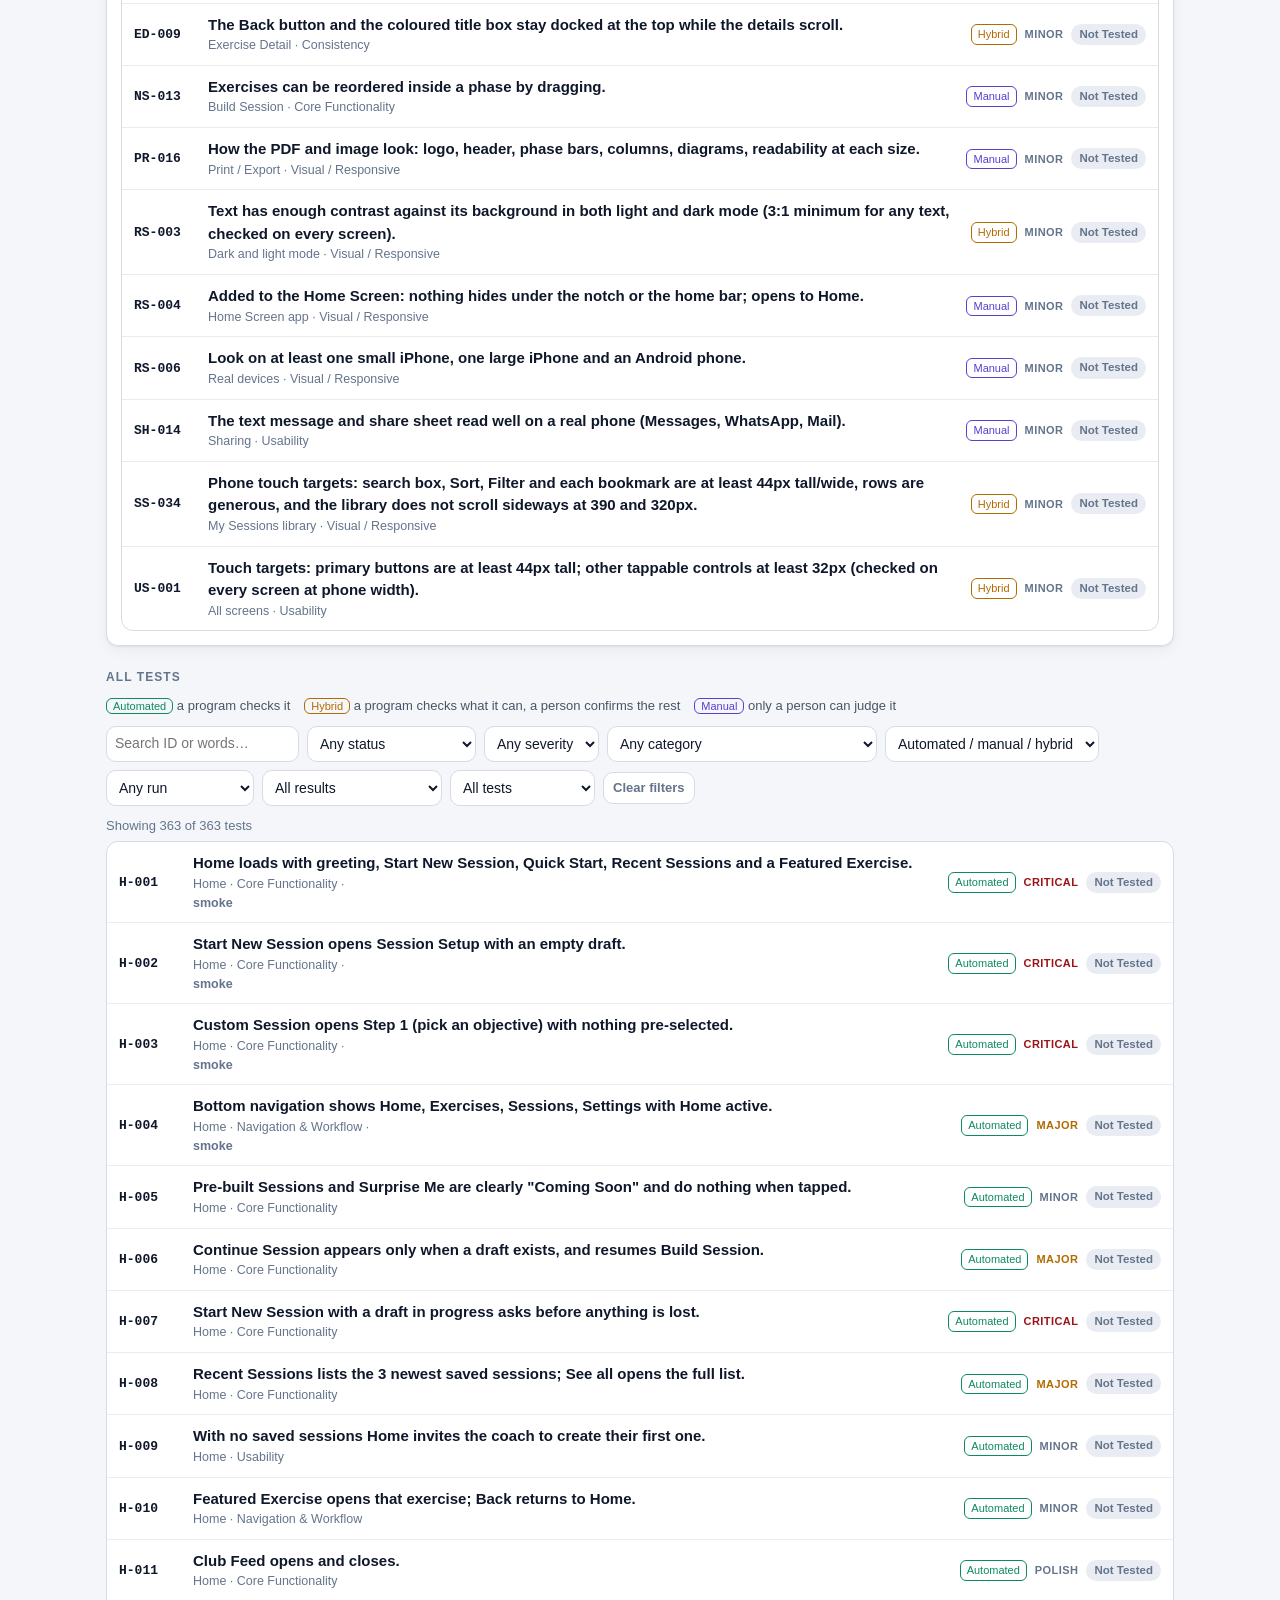
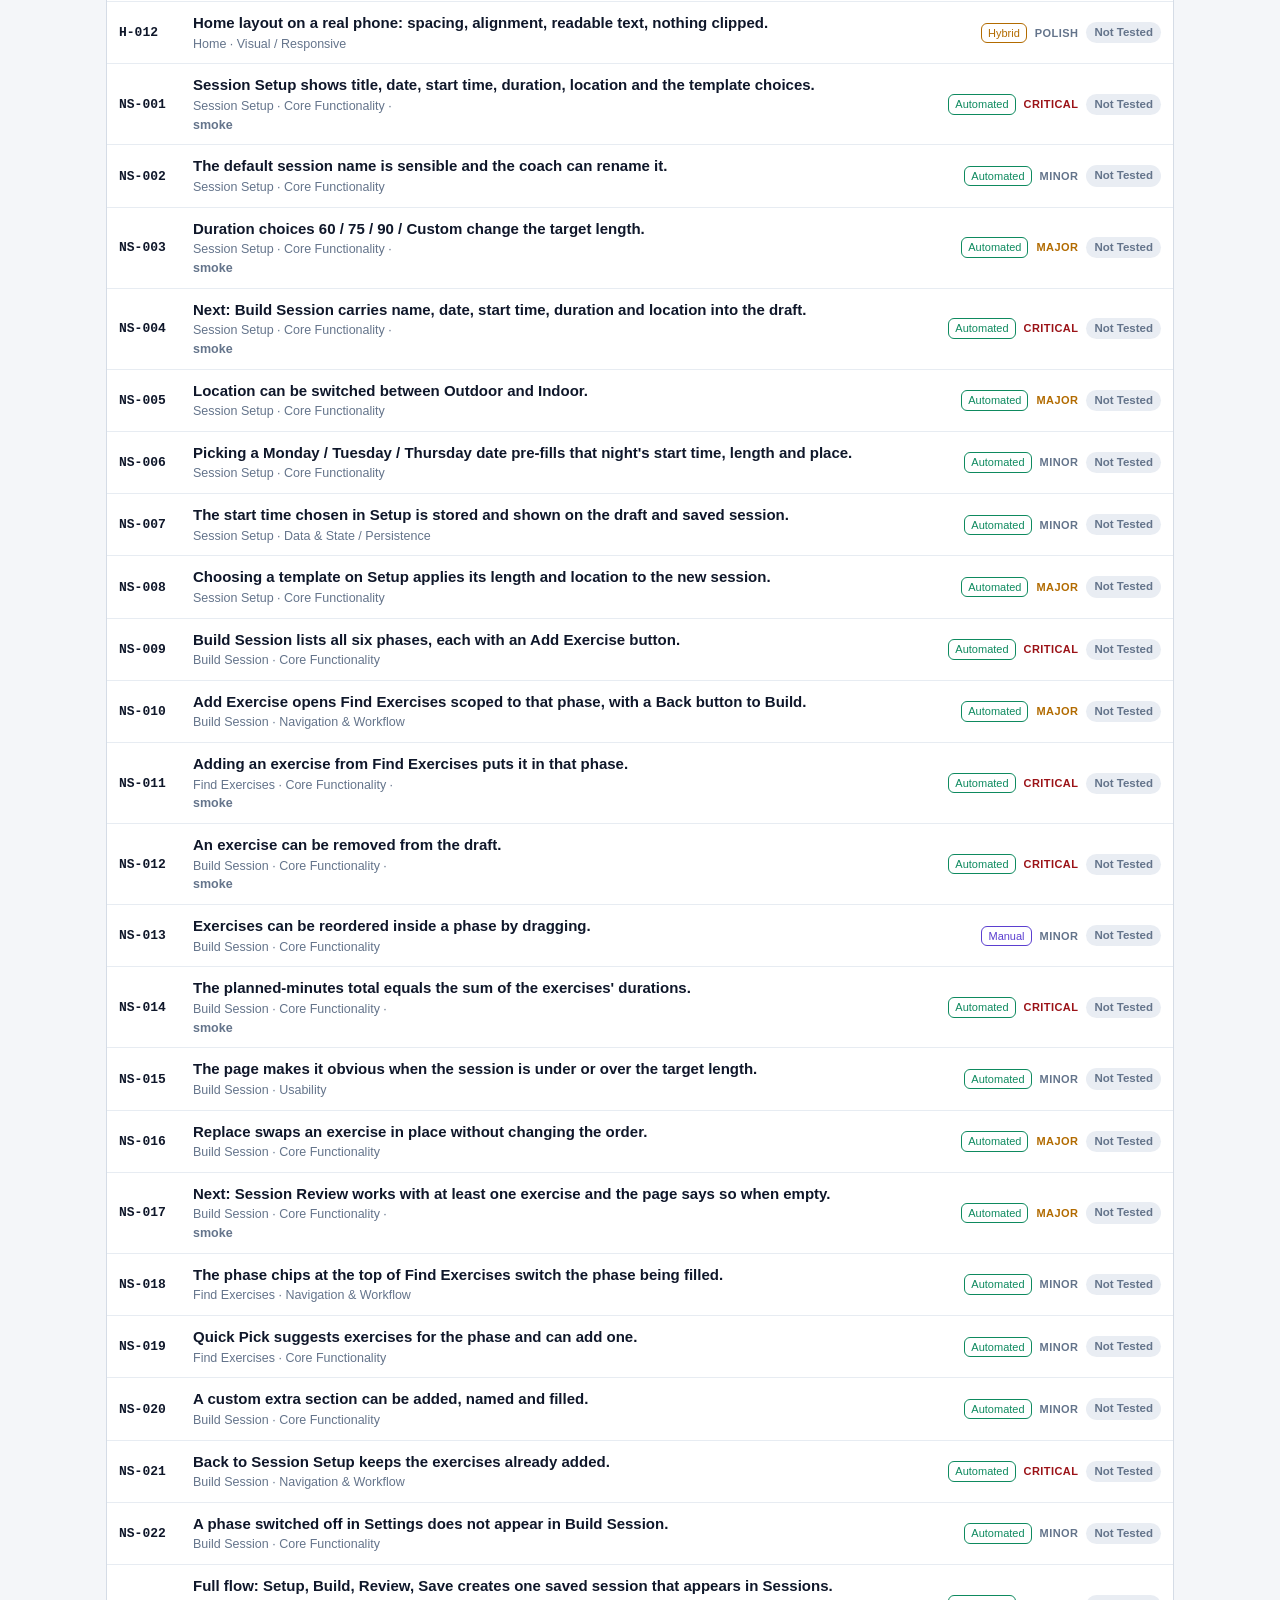
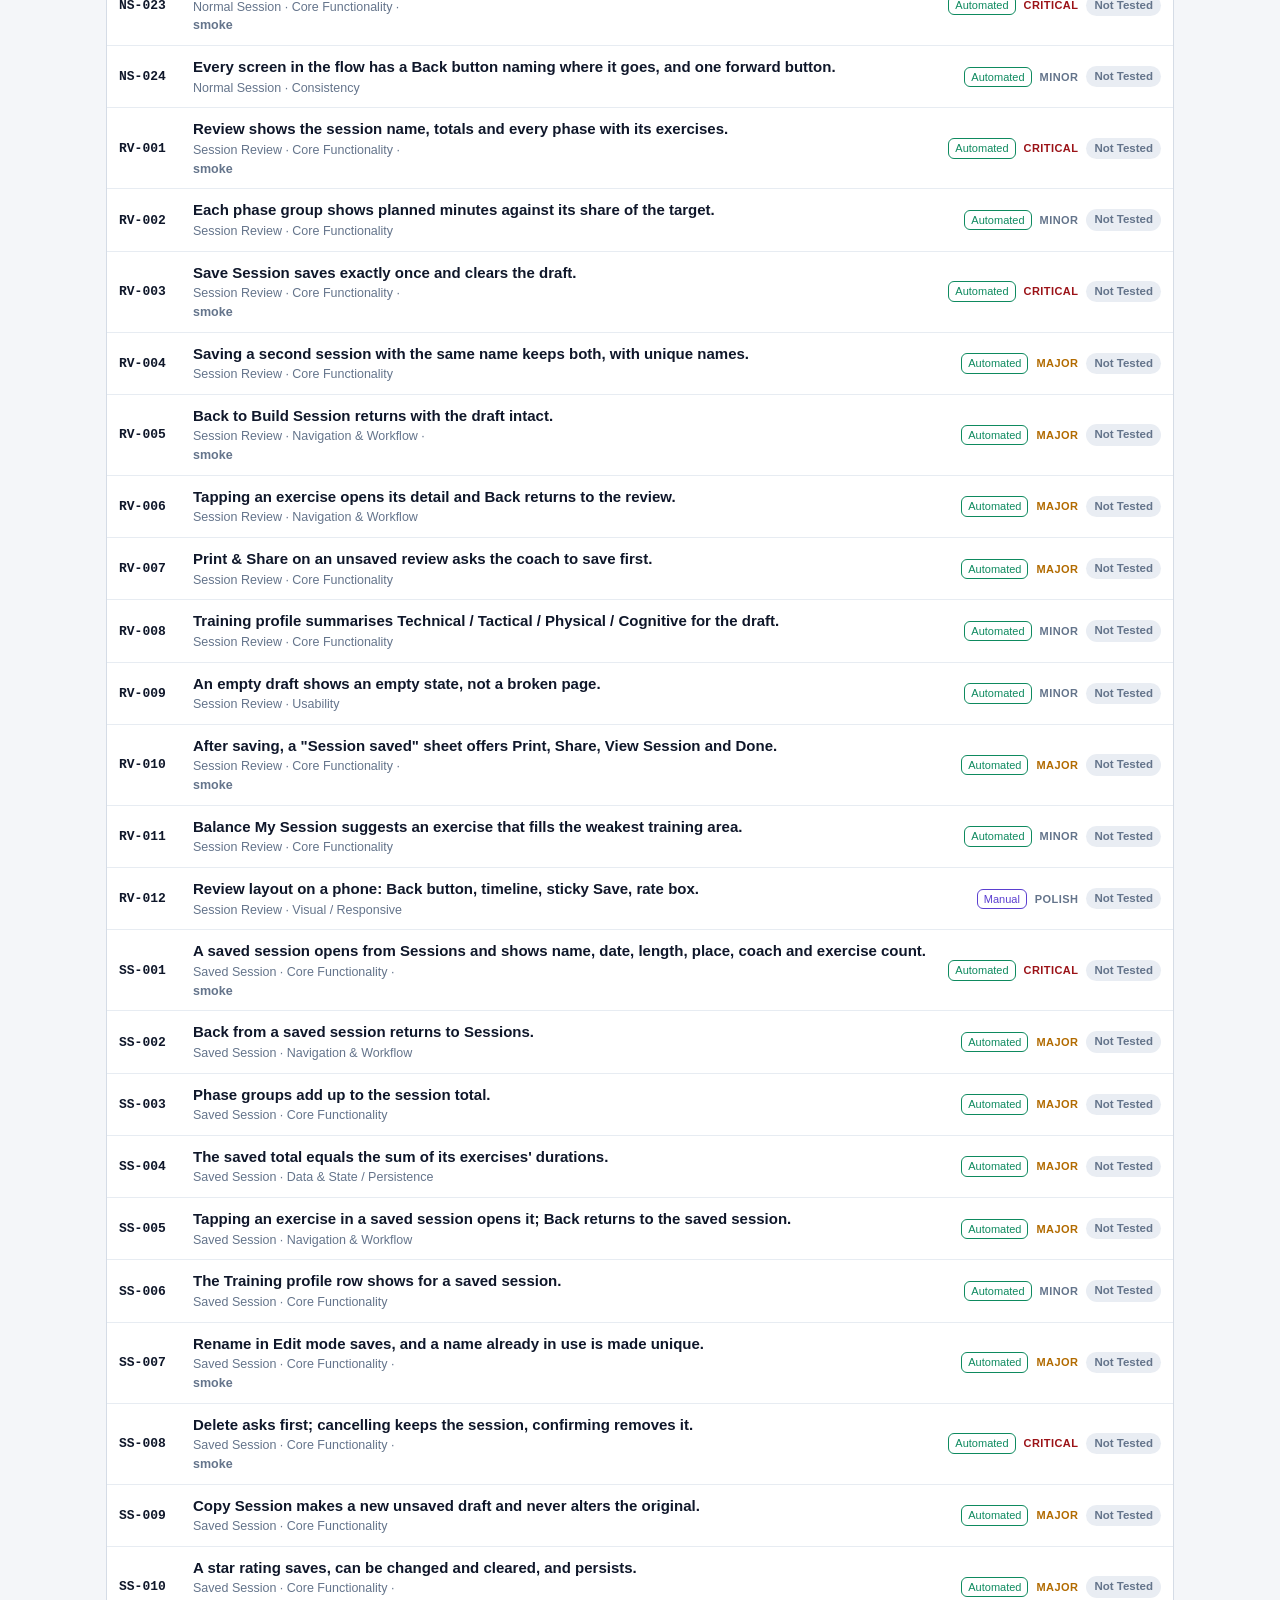
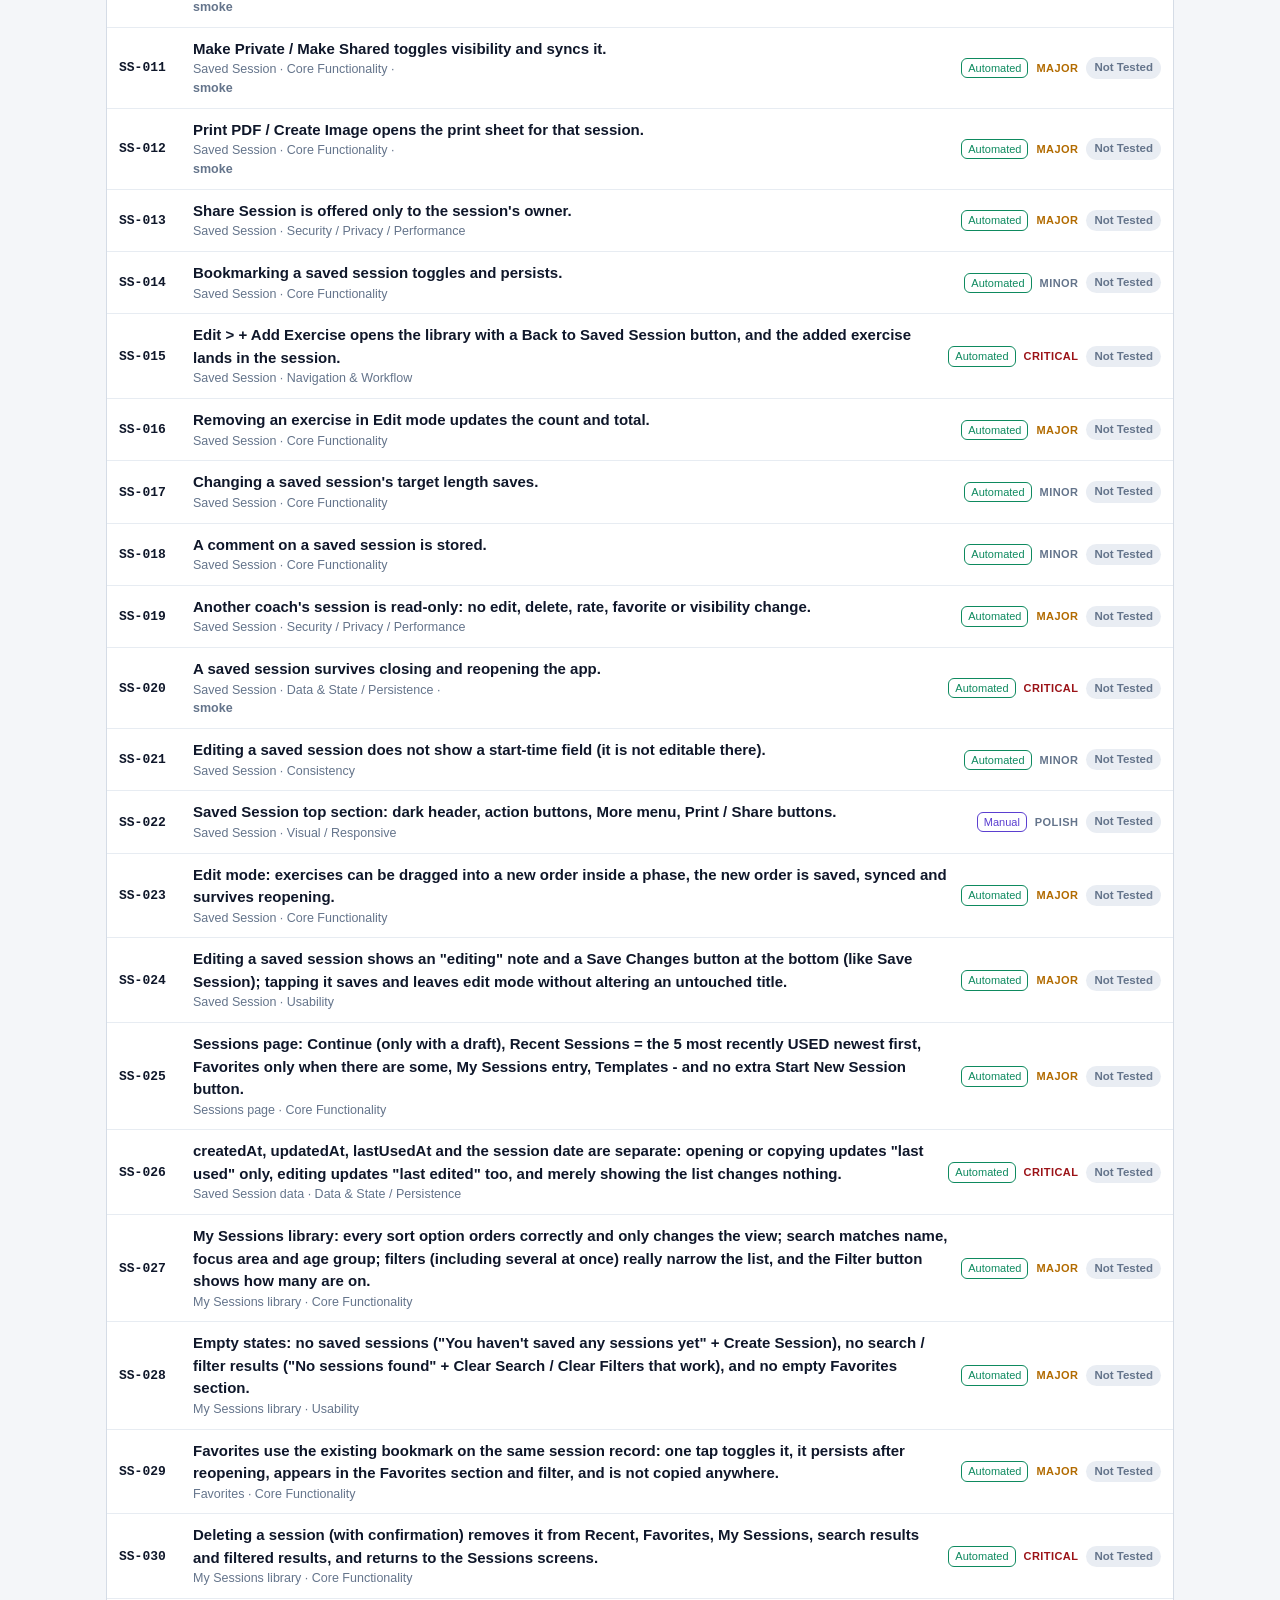
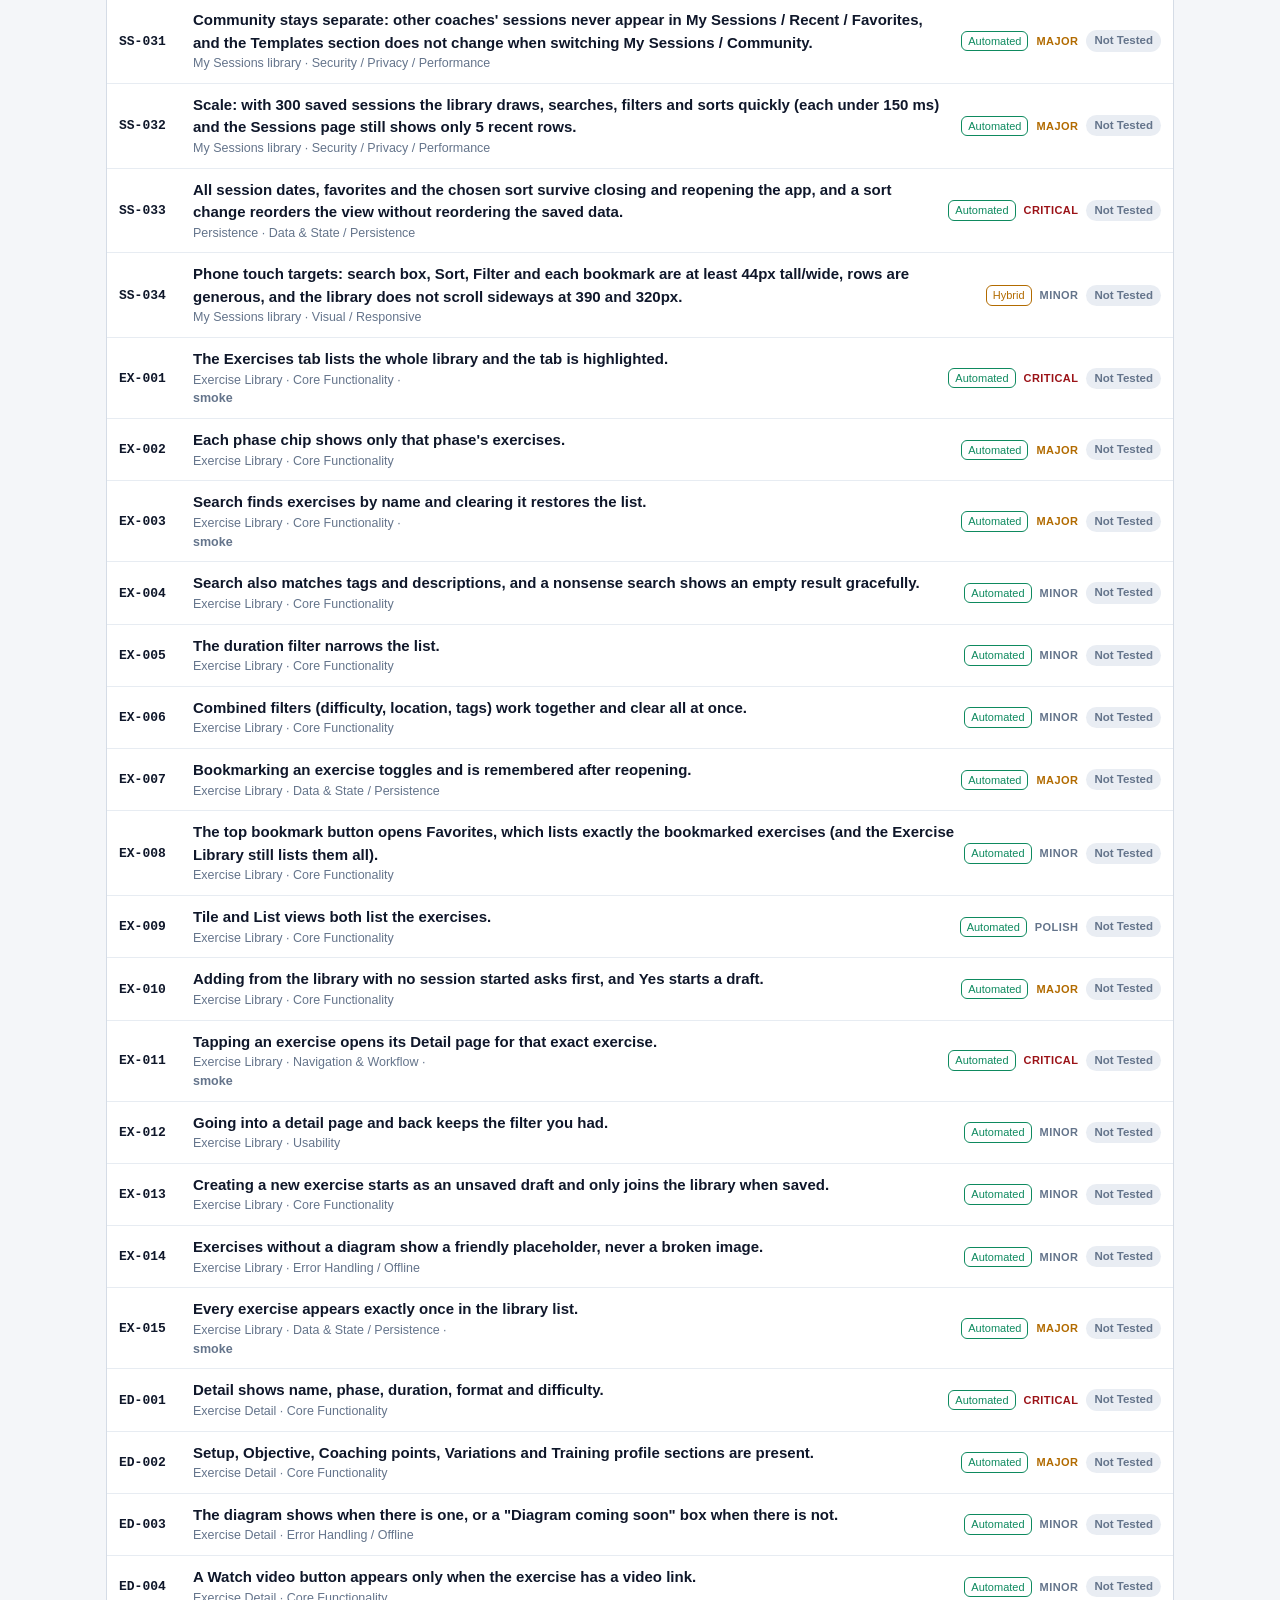
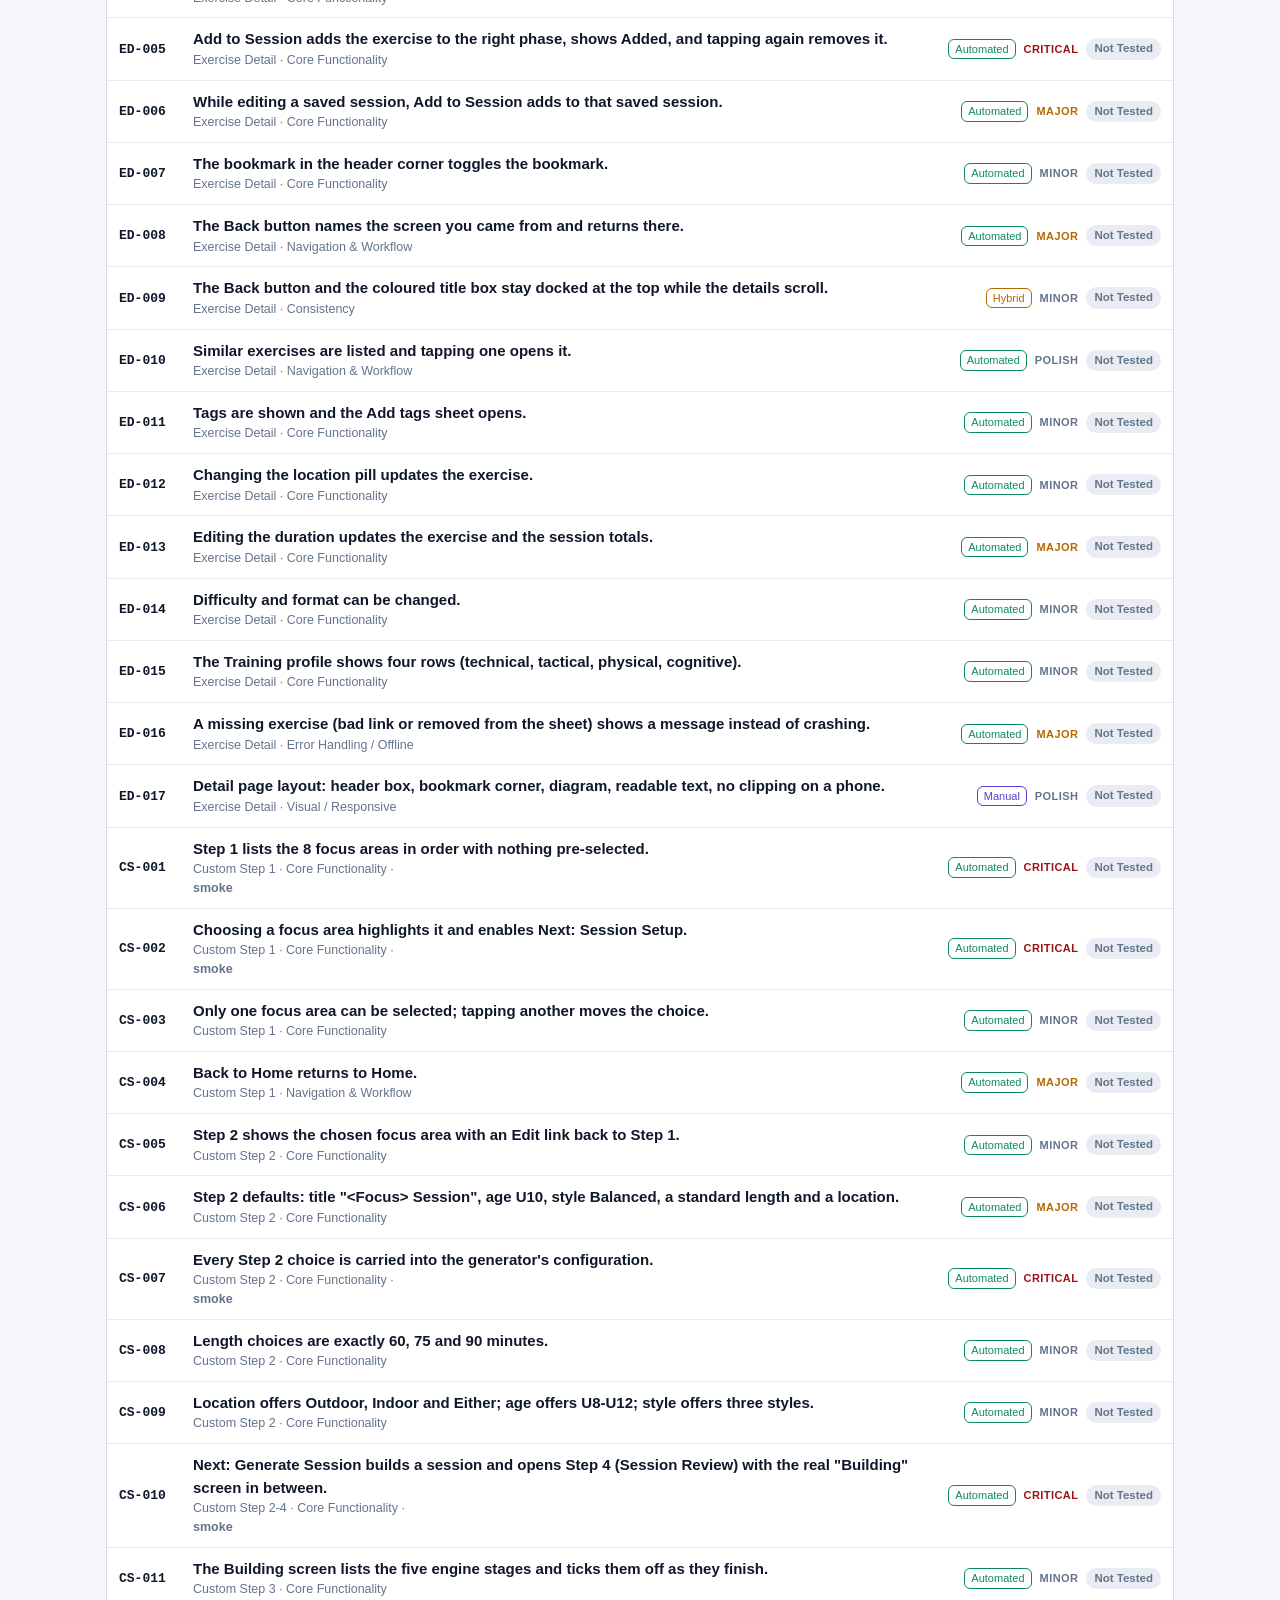
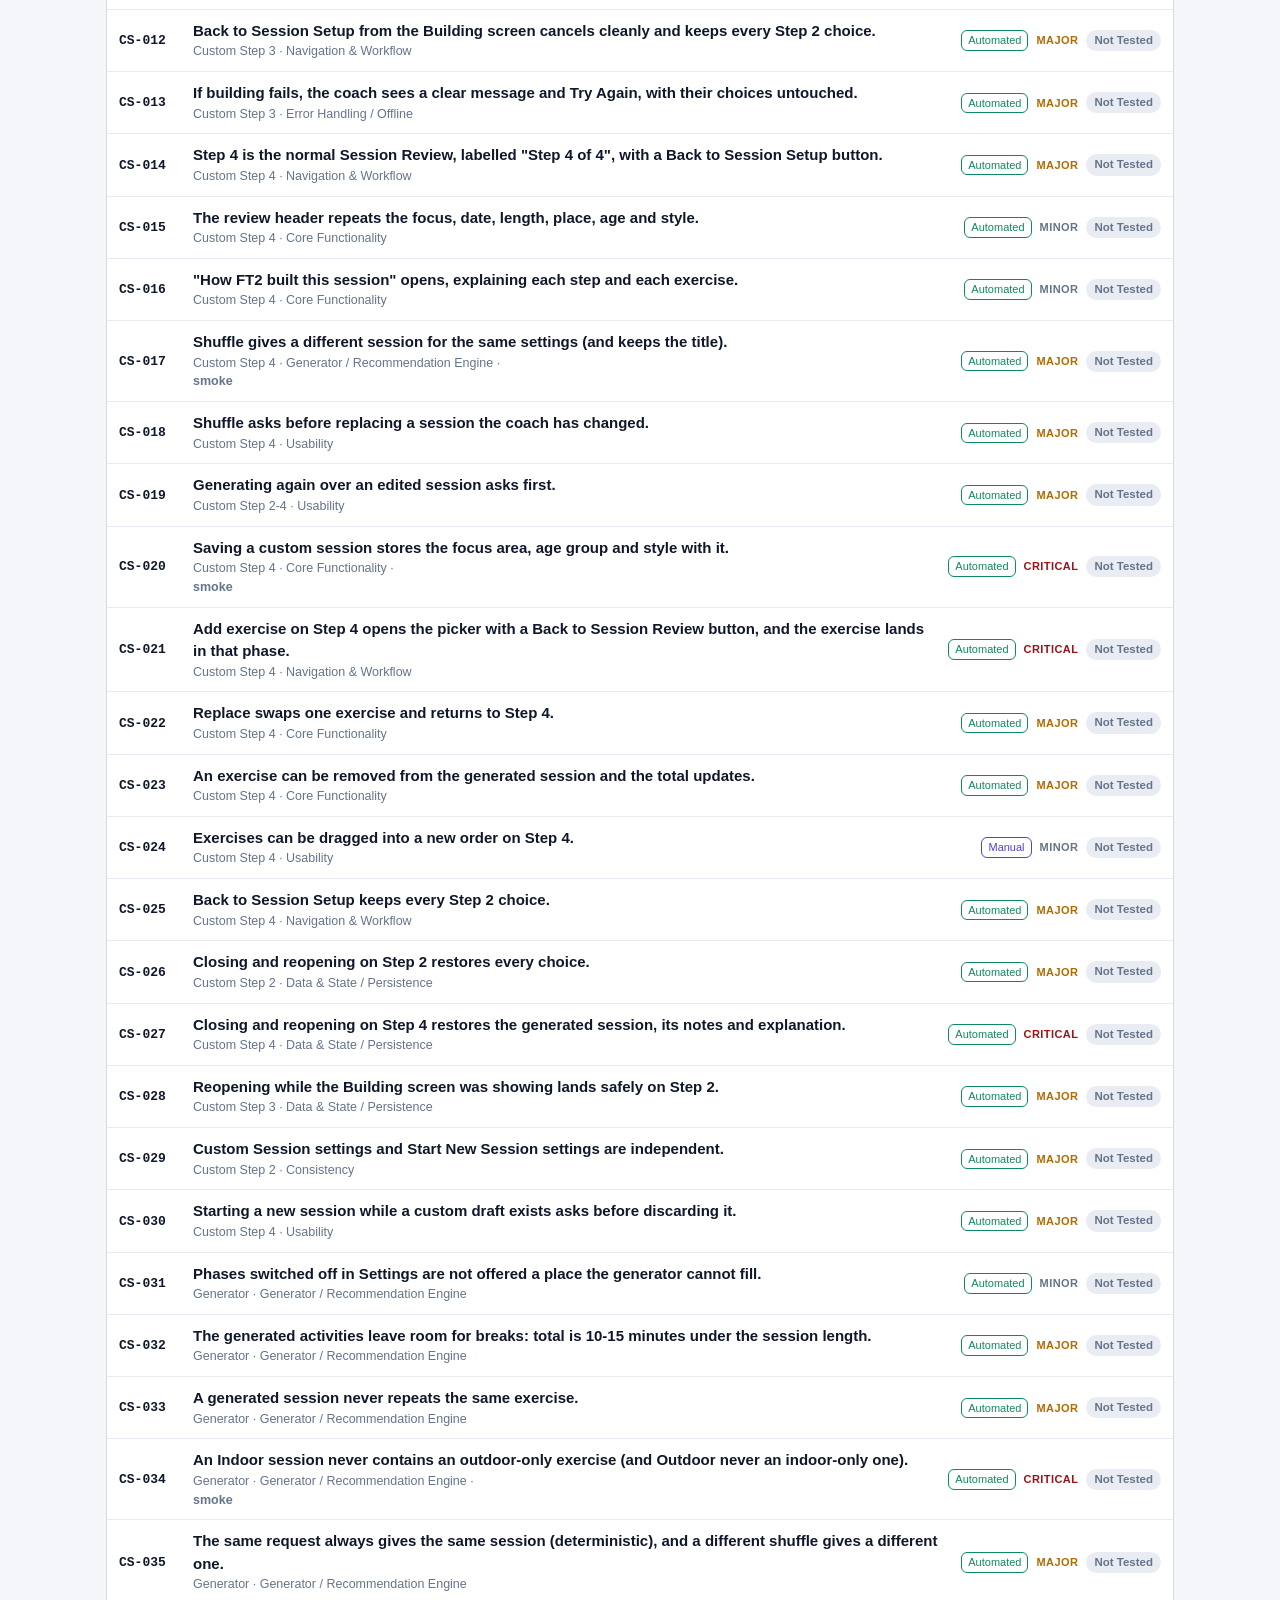
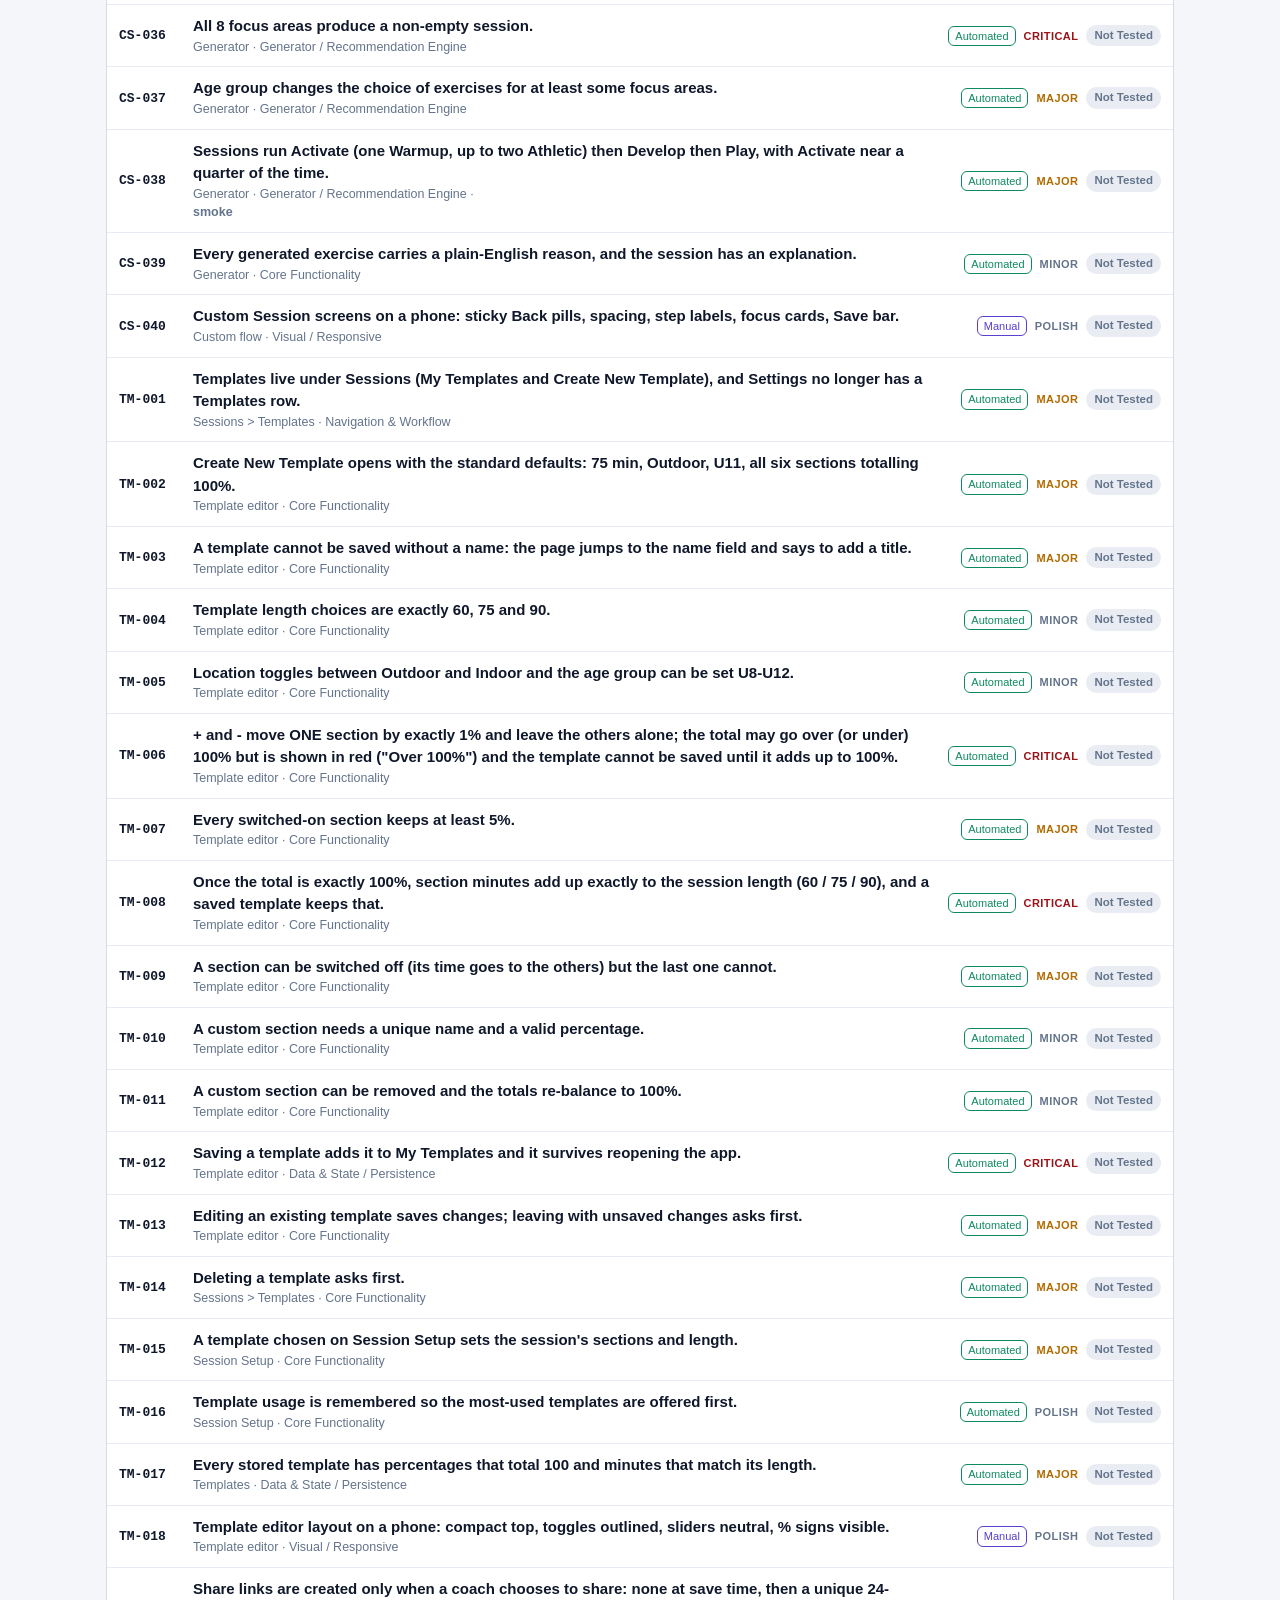
==== commit 71a50633: "Favorites hub: the top bookmark now shows everything saved - sessions, exercises and templates - wit" ====
--- a/qa/index.html
+++ b/qa/index.html
@@ -199,7 +199,7 @@
 <script>
 /* Load the QA scripts fresh every time (never a stale cached copy), in order. */
 (function(){
-  var files = ['qa-core.js','qa-server.js','qa-tests-1.js','qa-tests-2.js','qa-tests-3.js','qa-tests-4.js','qa-tests-5.js','qa-tests-6.js','qa-ui.js'], i = 0, t = Date.now();
+  var files = ['qa-core.js','qa-server.js','qa-tests-1.js','qa-tests-2.js','qa-tests-3.js','qa-tests-4.js','qa-tests-5.js','qa-tests-6.js','qa-tests-7.js','qa-ui.js'], i = 0, t = Date.now();
   (function next(){
     if(i >= files.length) return;
     var s = document.createElement('script'); s.src = files[i++] + '?t=' + t; s.onload = next;
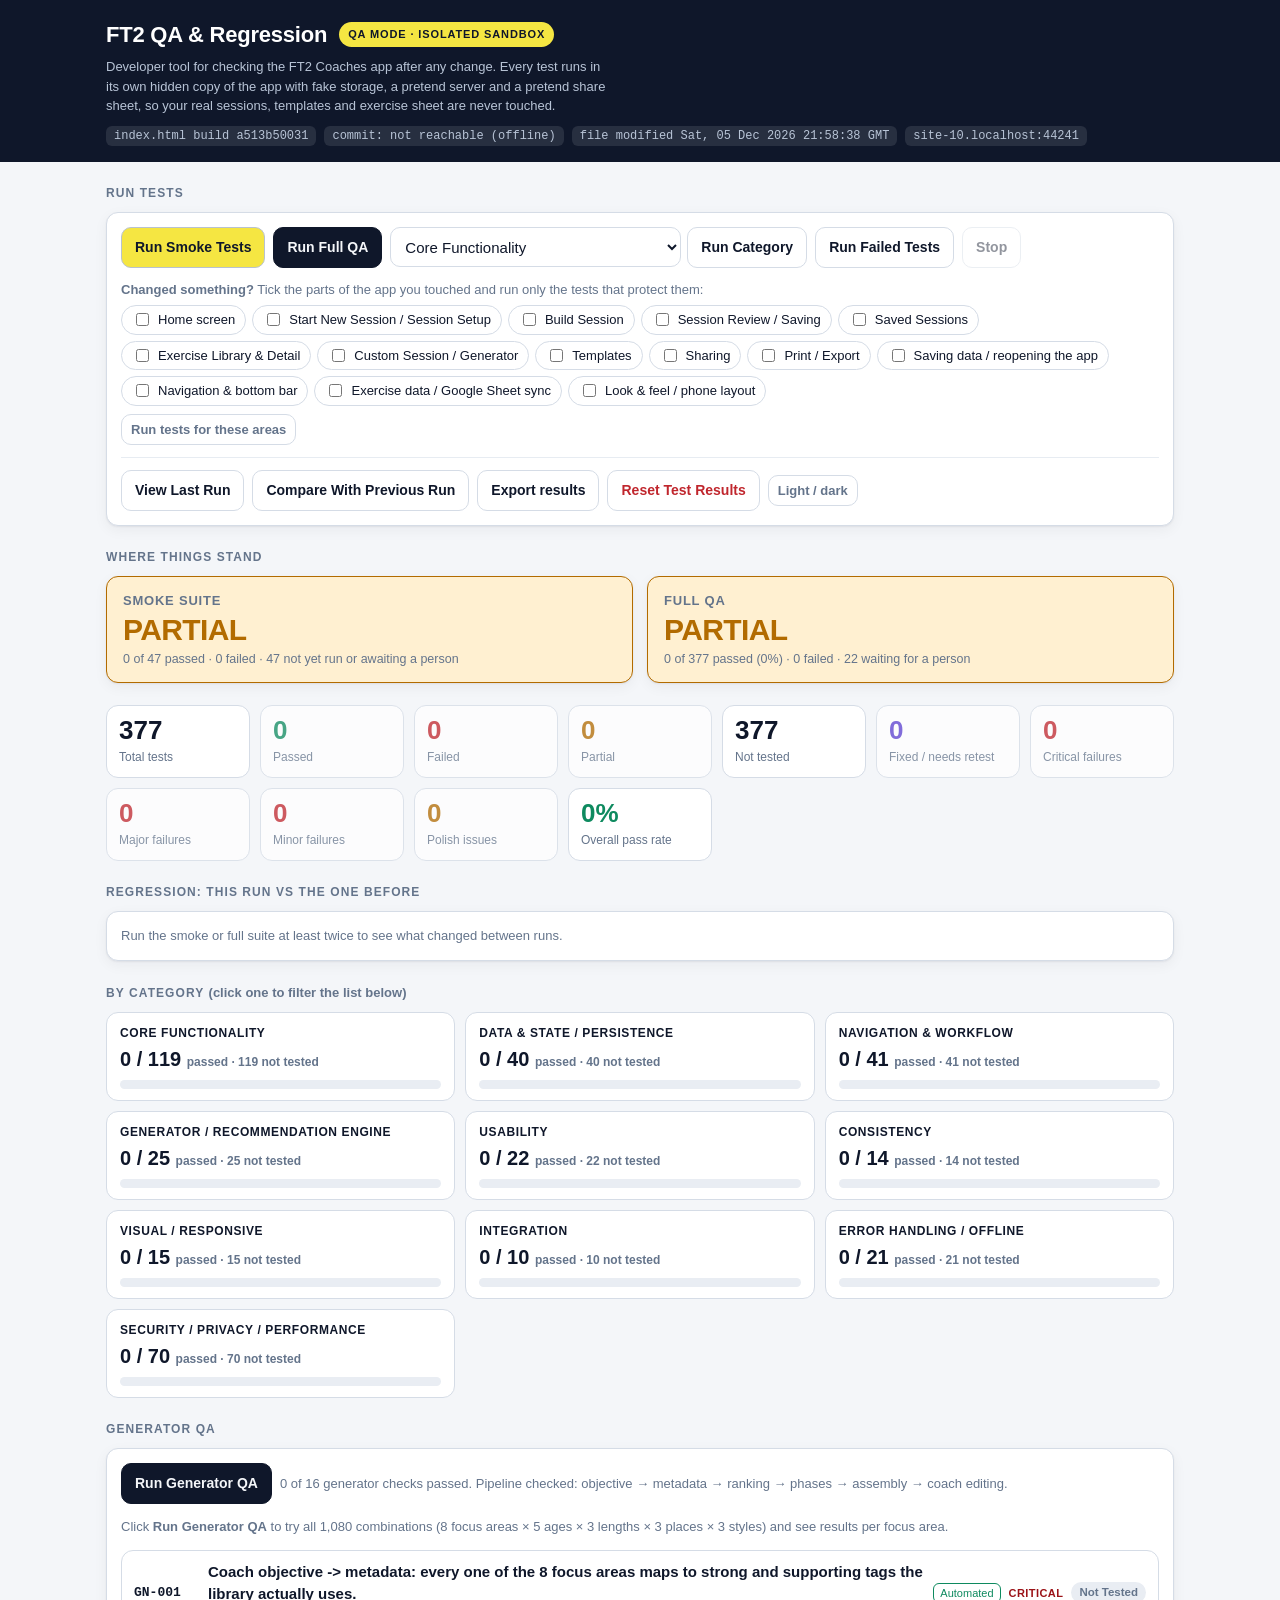
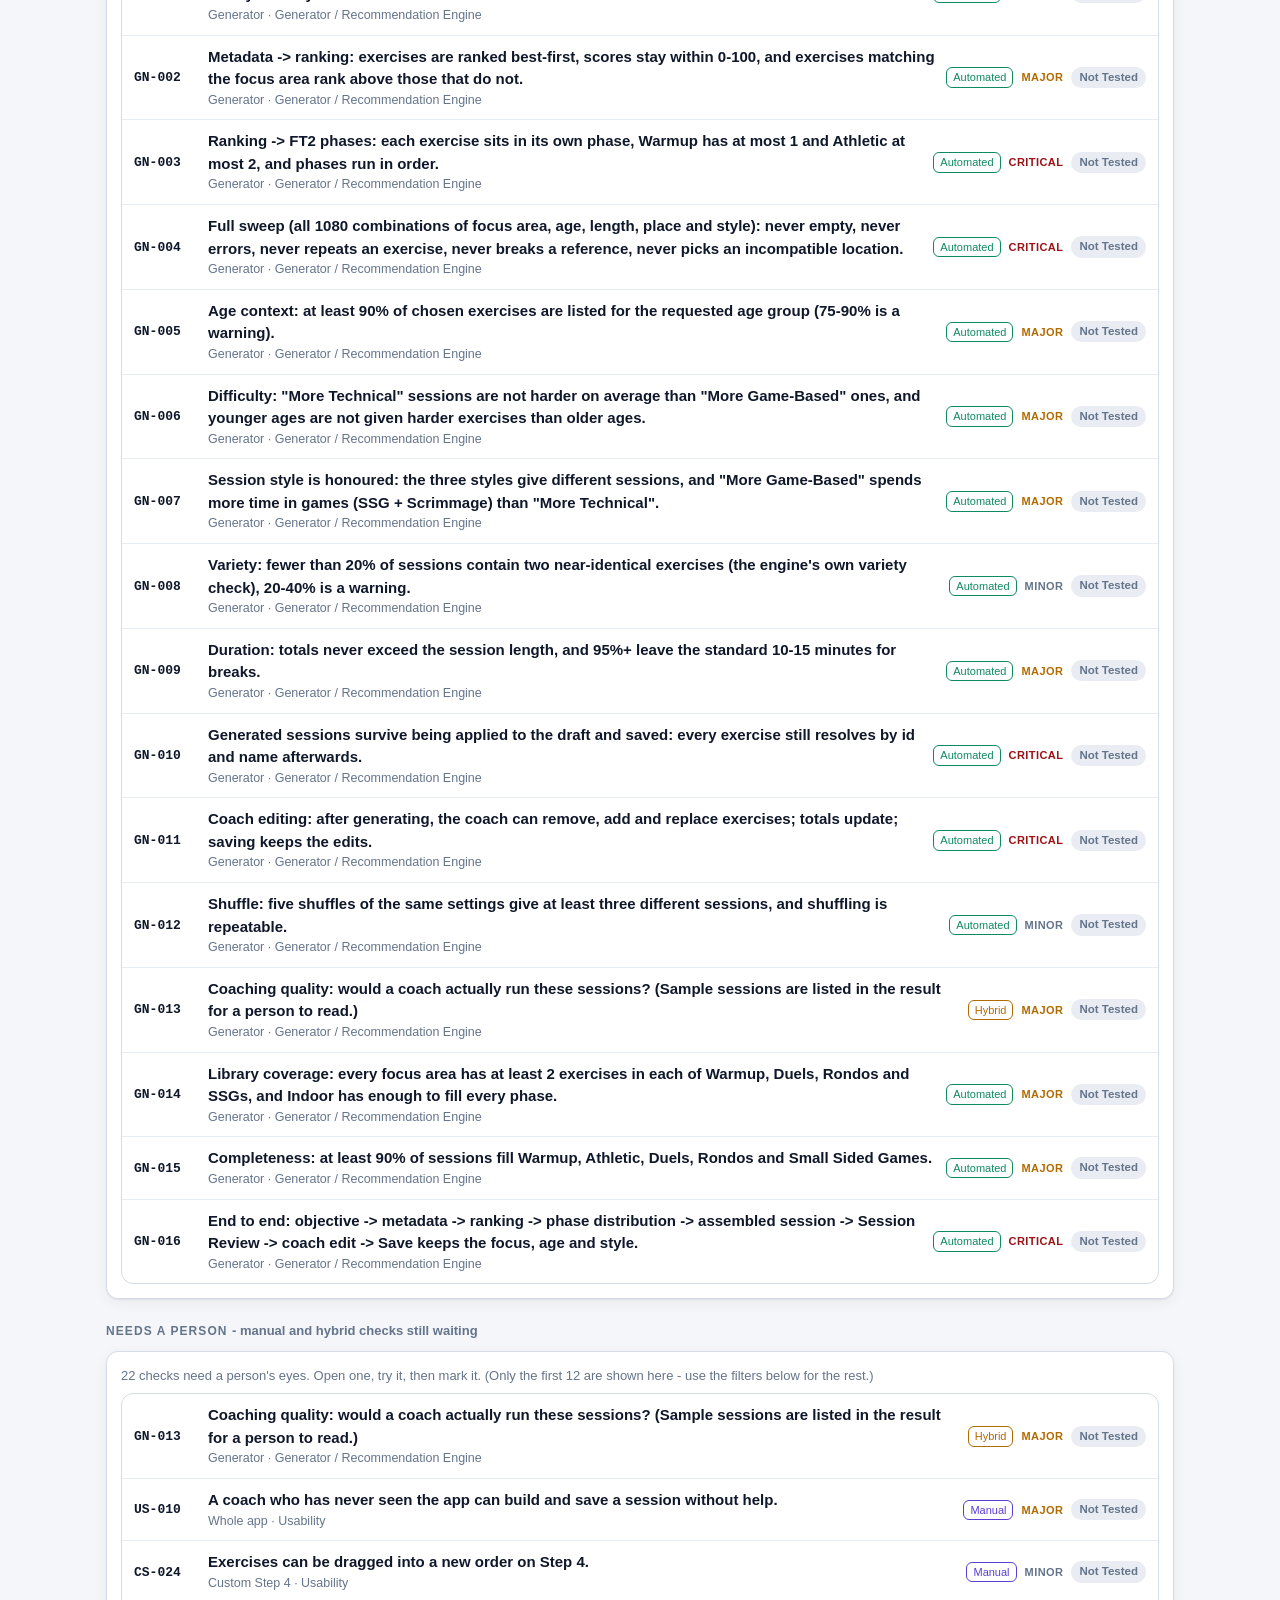
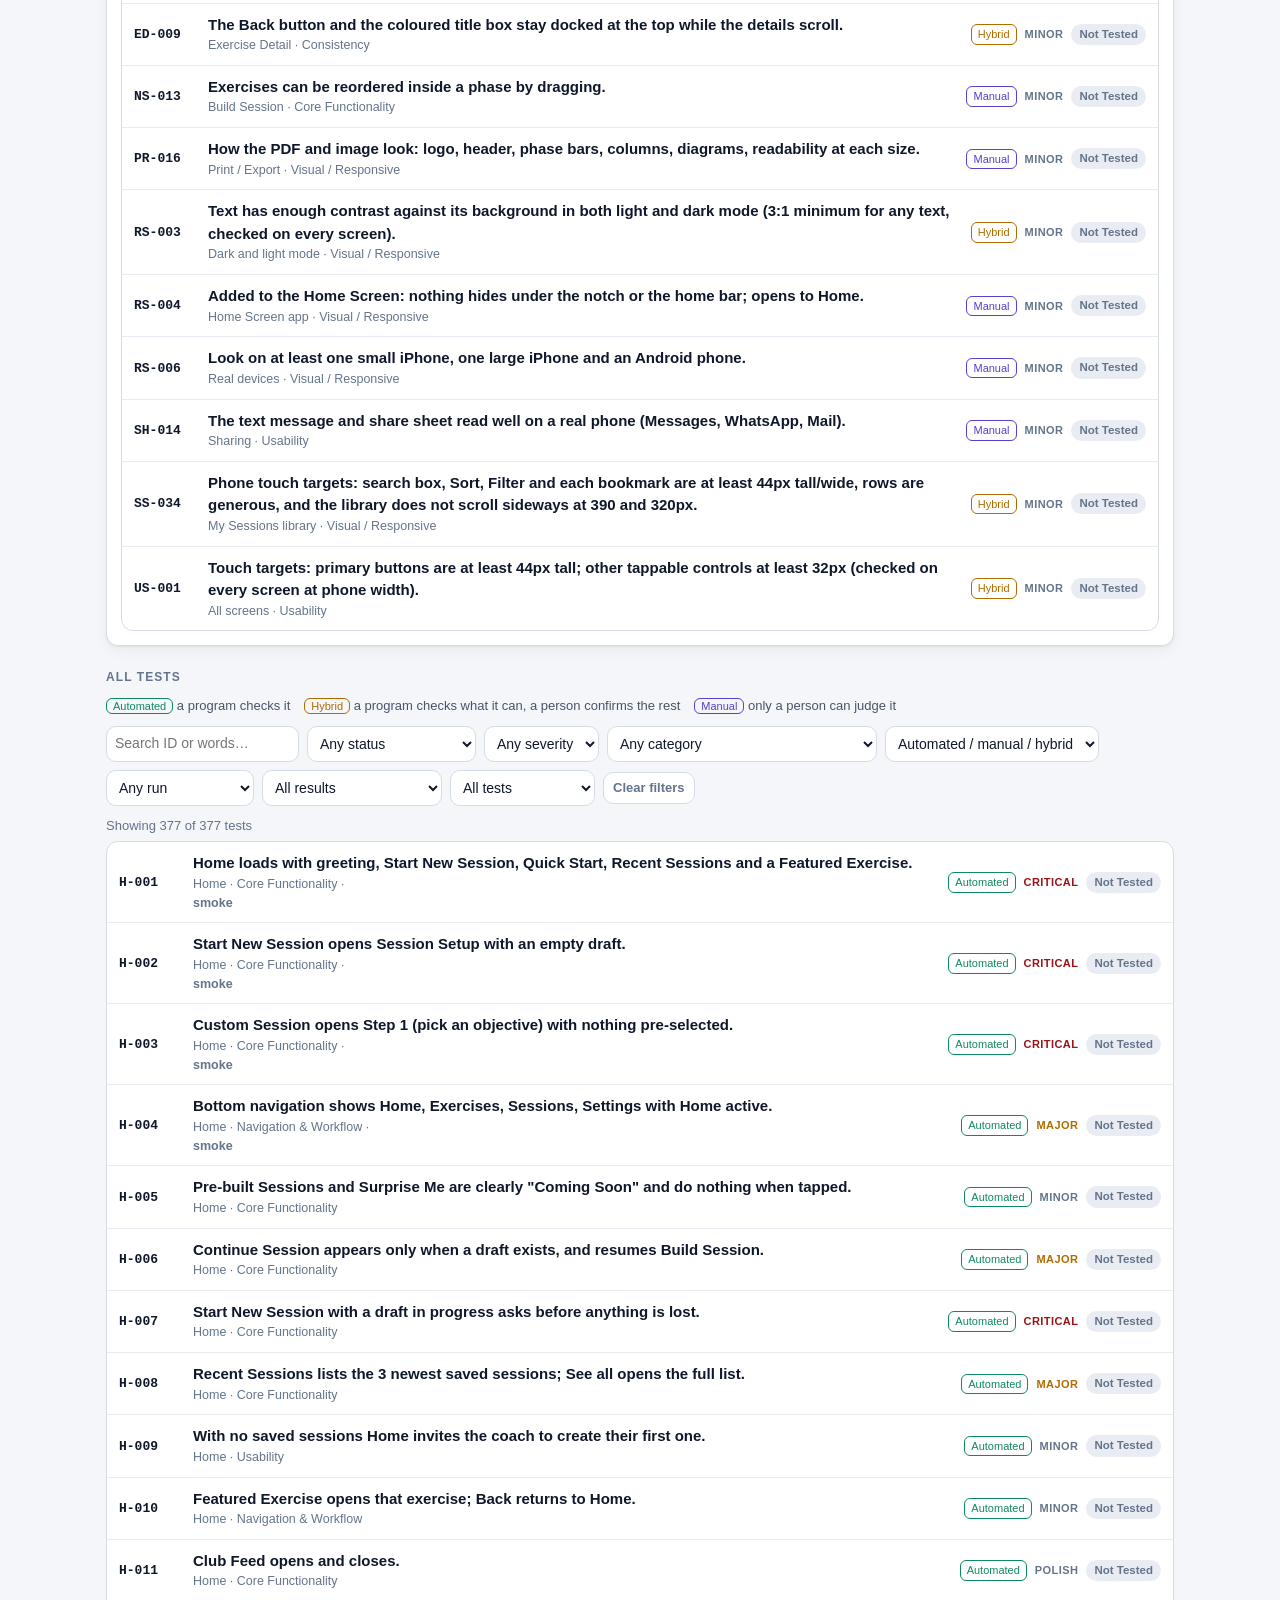
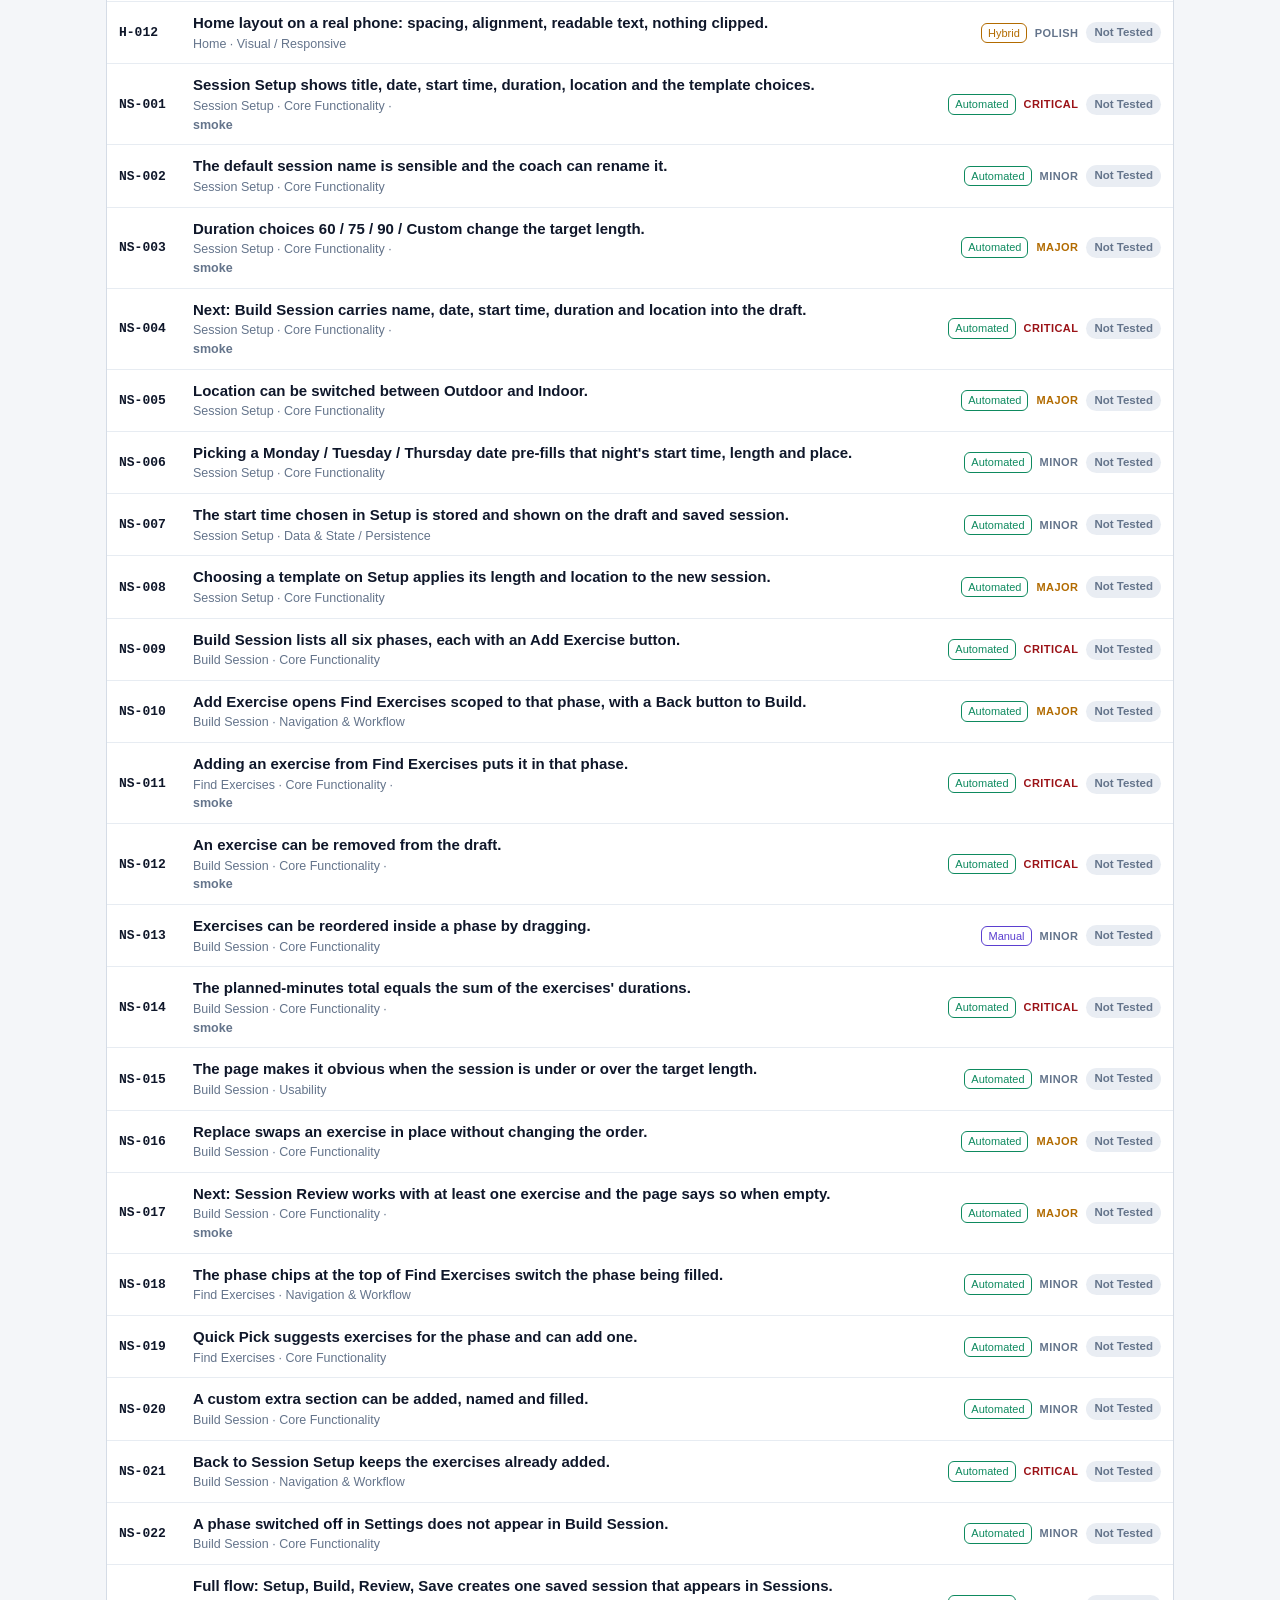
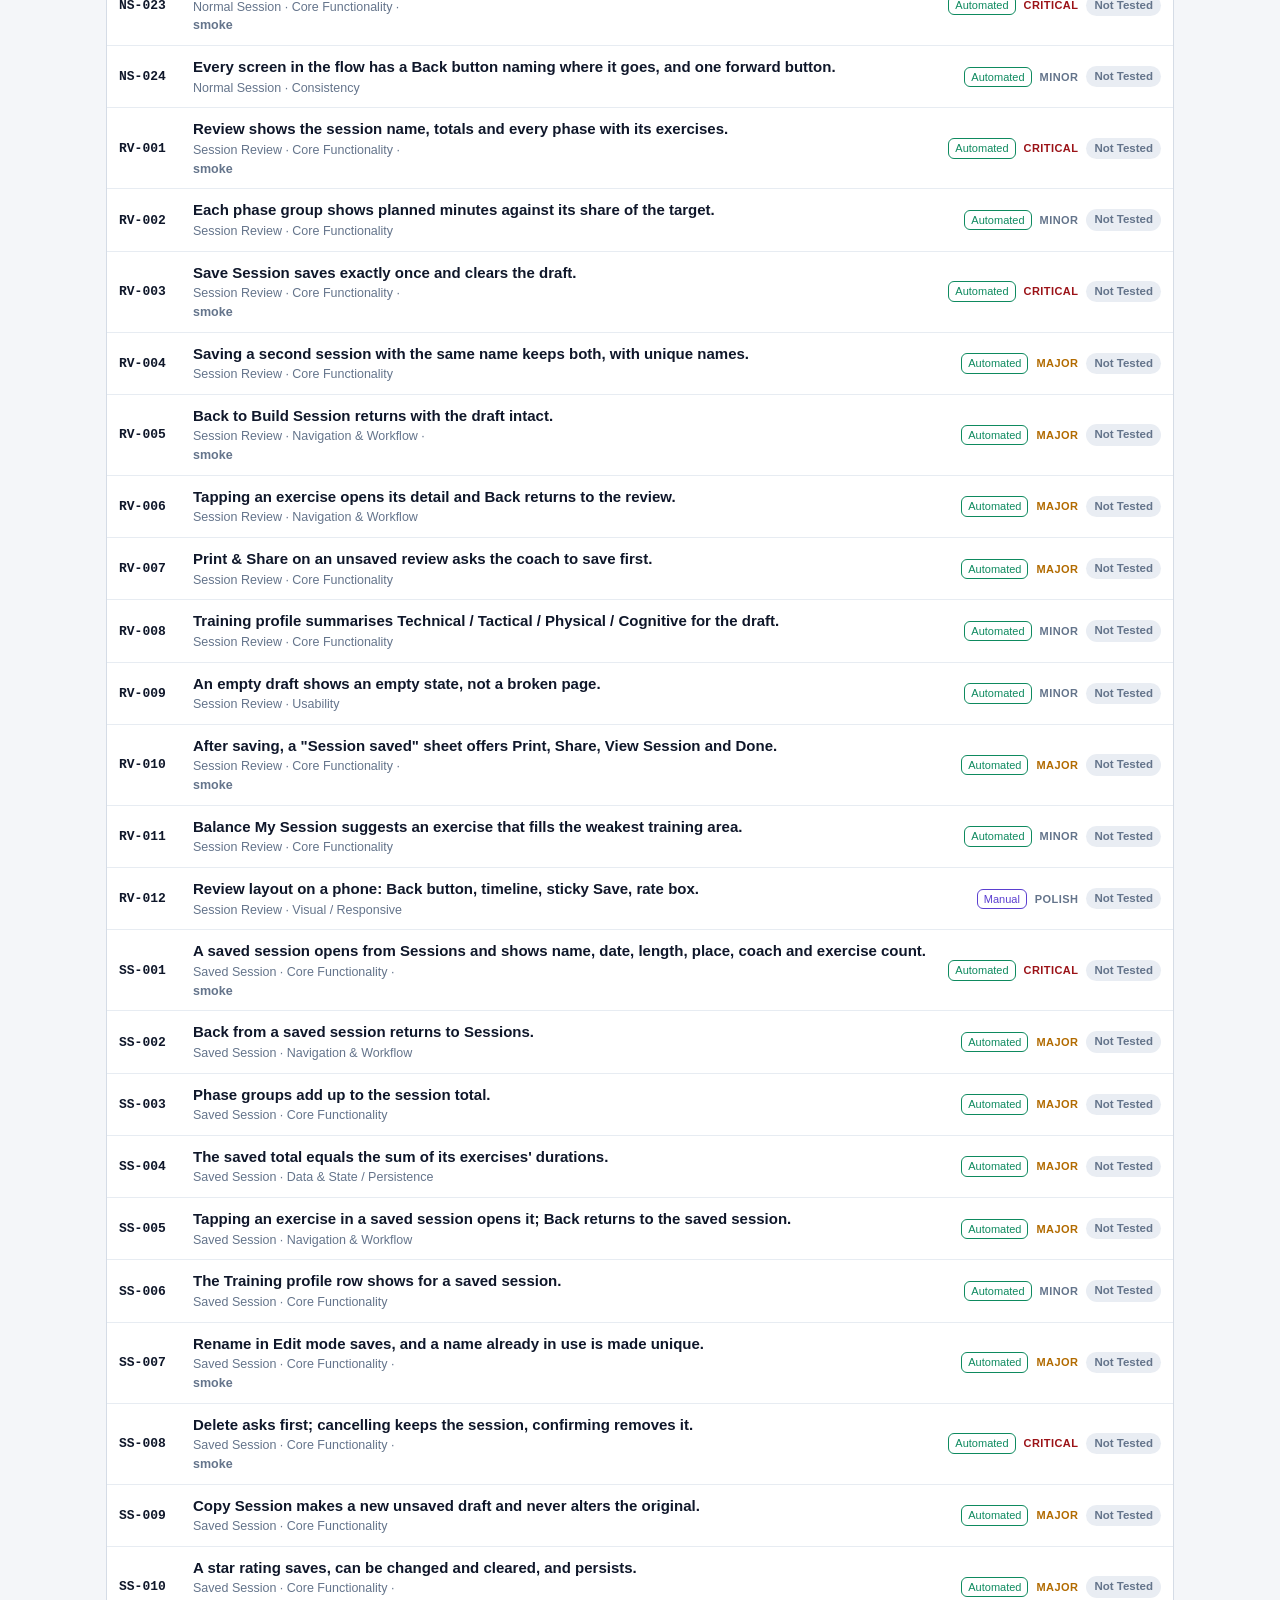
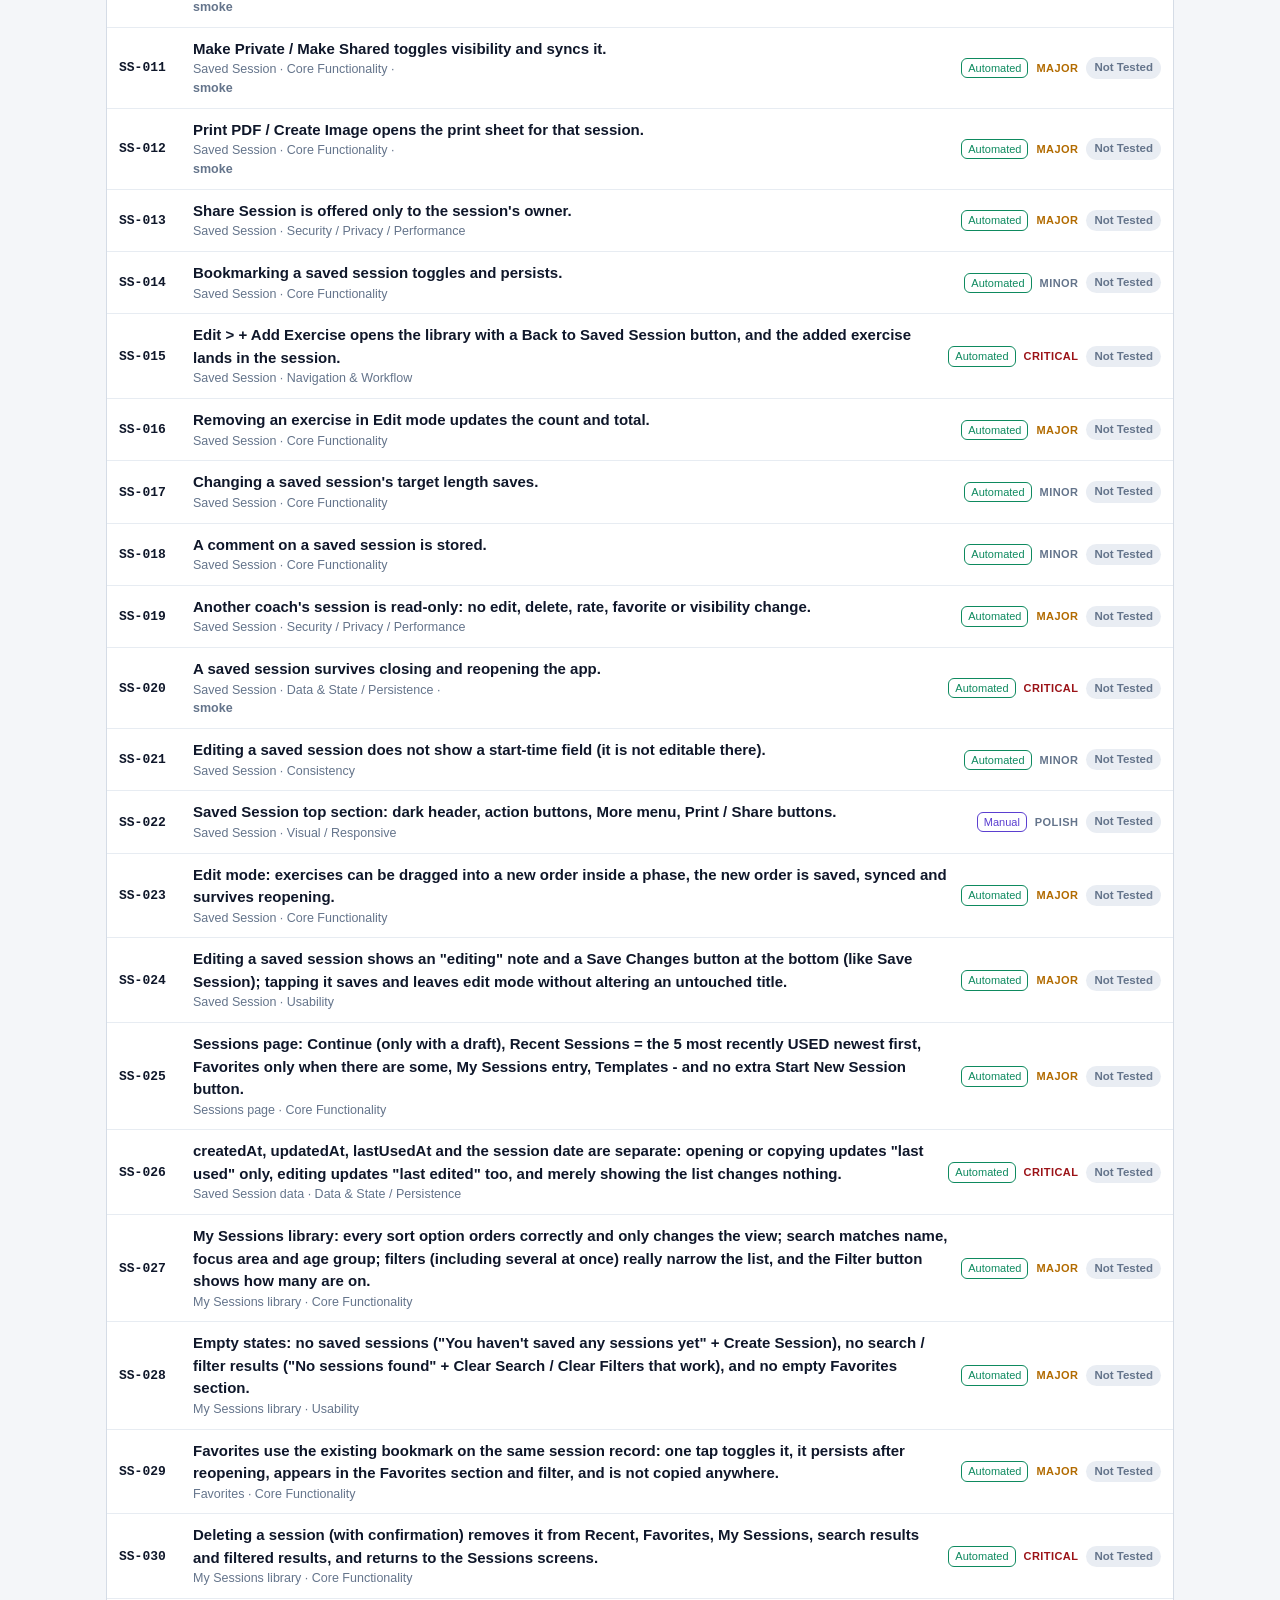
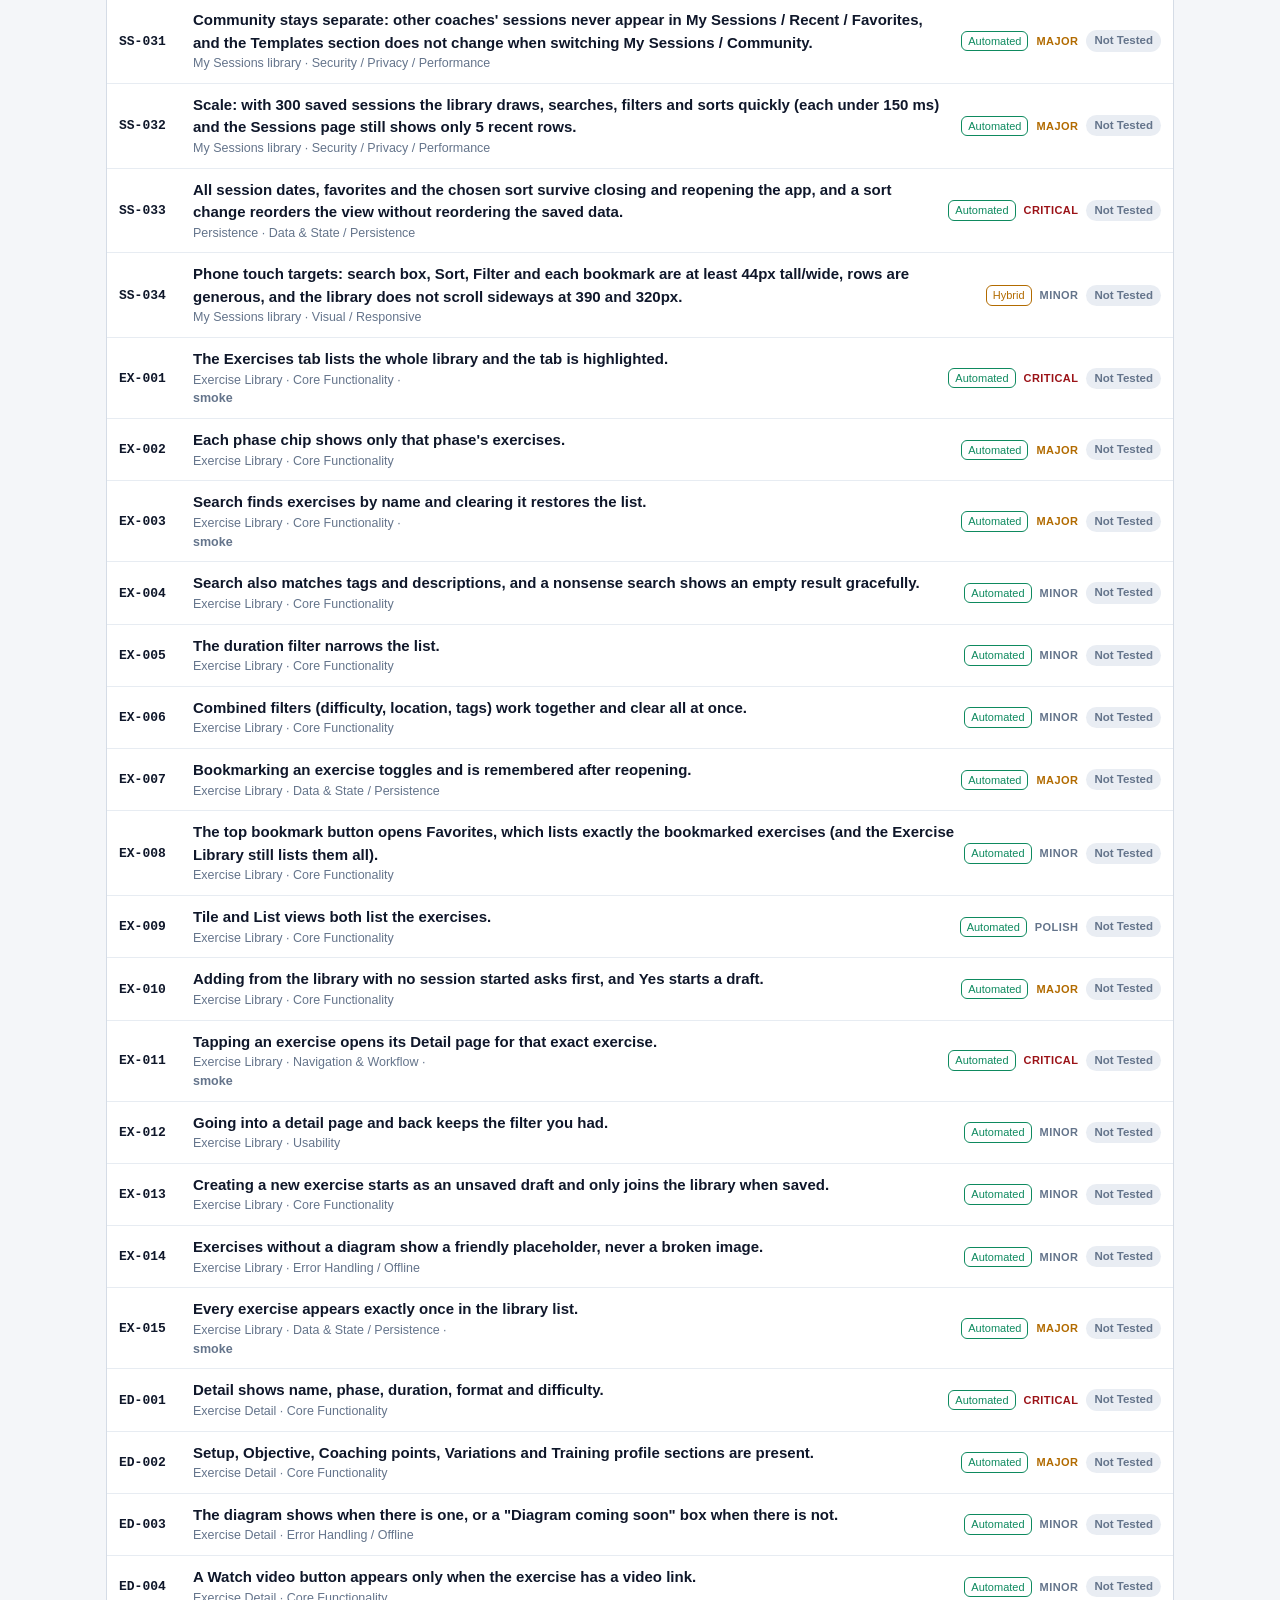
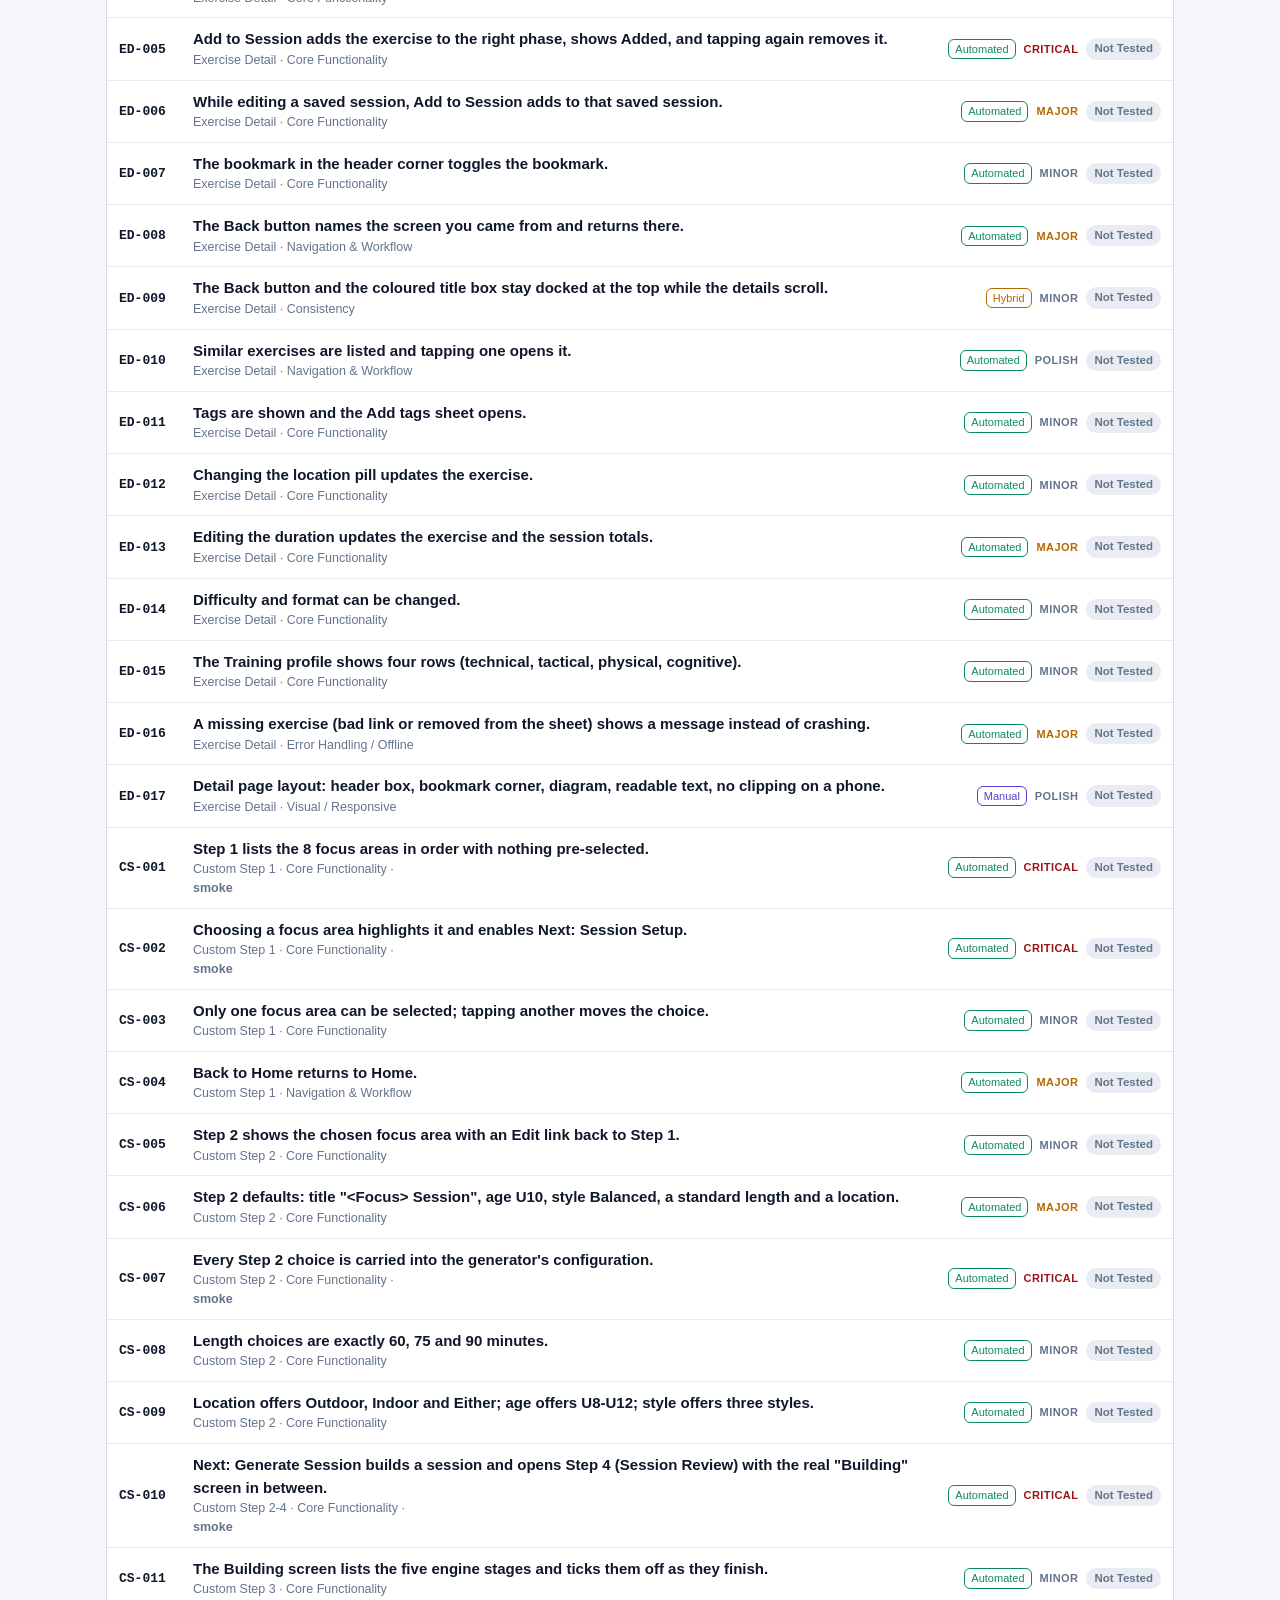
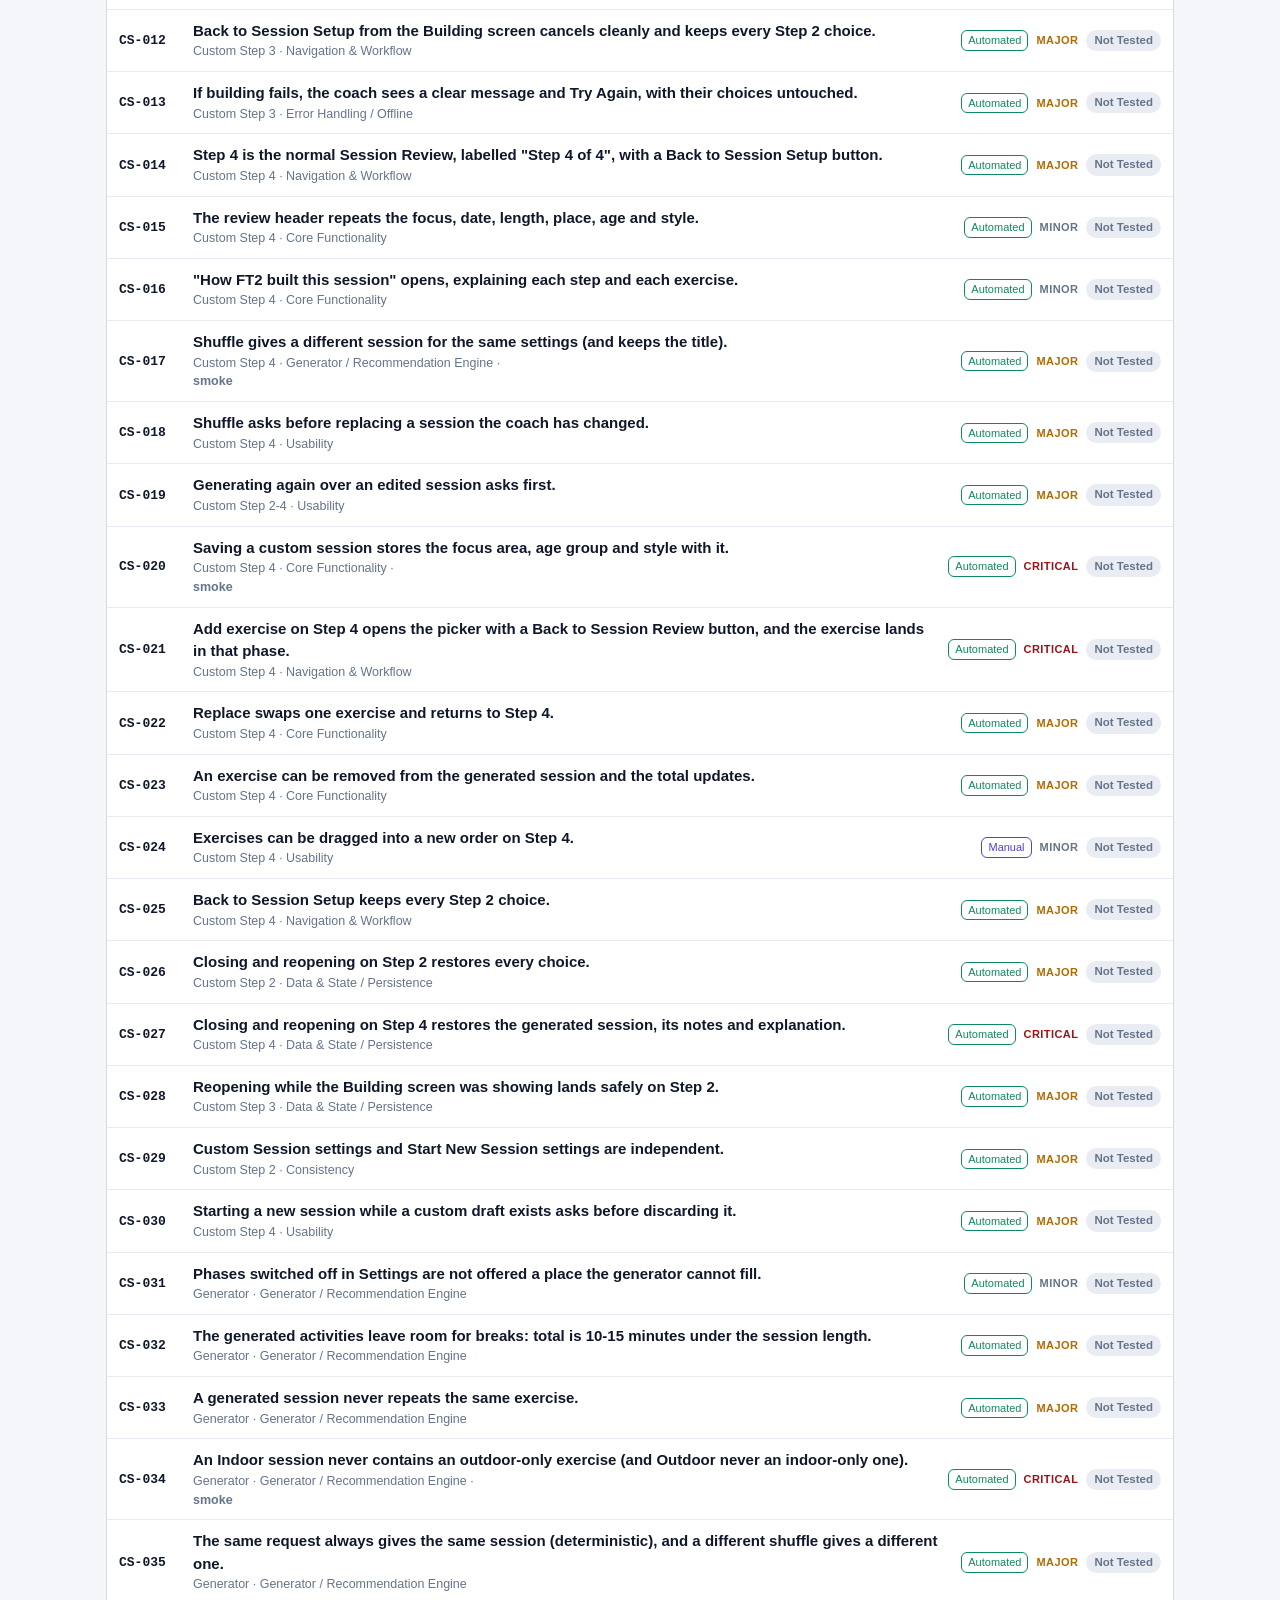
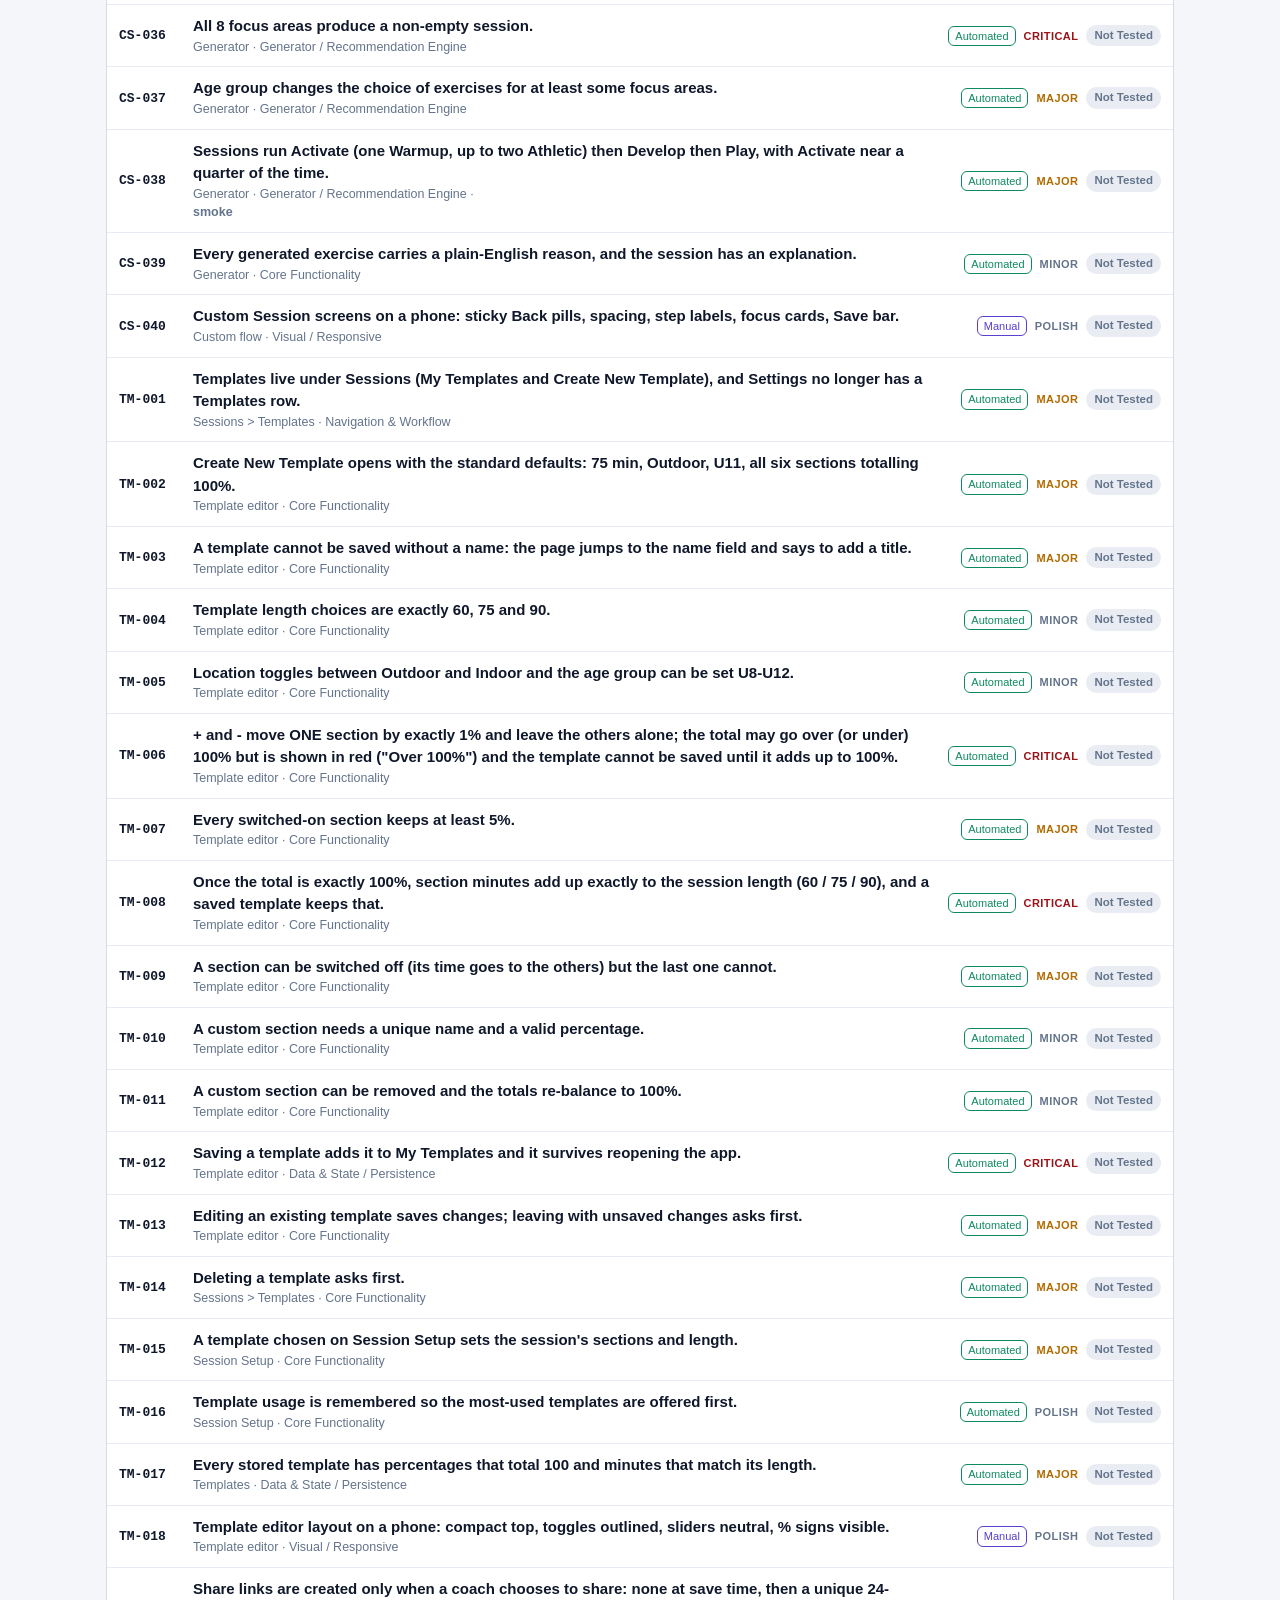
==== commit 349c87d0: "Security: strict script policy (no inline scripts), server-made share links, private sessions look n" ====
--- a/qa/index.html
+++ b/qa/index.html
@@ -199,7 +199,7 @@
 <script>
 /* Load the QA scripts fresh every time (never a stale cached copy), in order. */
 (function(){
-  var files = ['qa-core.js','qa-server.js','qa-tests-1.js','qa-tests-2.js','qa-tests-3.js','qa-tests-4.js','qa-tests-5.js','qa-tests-6.js','qa-tests-7.js','qa-ui.js'], i = 0, t = Date.now();
+  var files = ['qa-core.js','qa-server.js','qa-tests-1.js','qa-tests-2.js','qa-tests-3.js','qa-tests-4.js','qa-tests-5.js','qa-tests-6.js','qa-tests-7.js','qa-tests-8.js','qa-ui.js'], i = 0, t = Date.now();
   (function next(){
     if(i >= files.length) return;
     var s = document.createElement('script'); s.src = files[i++] + '?t=' + t; s.onload = next;
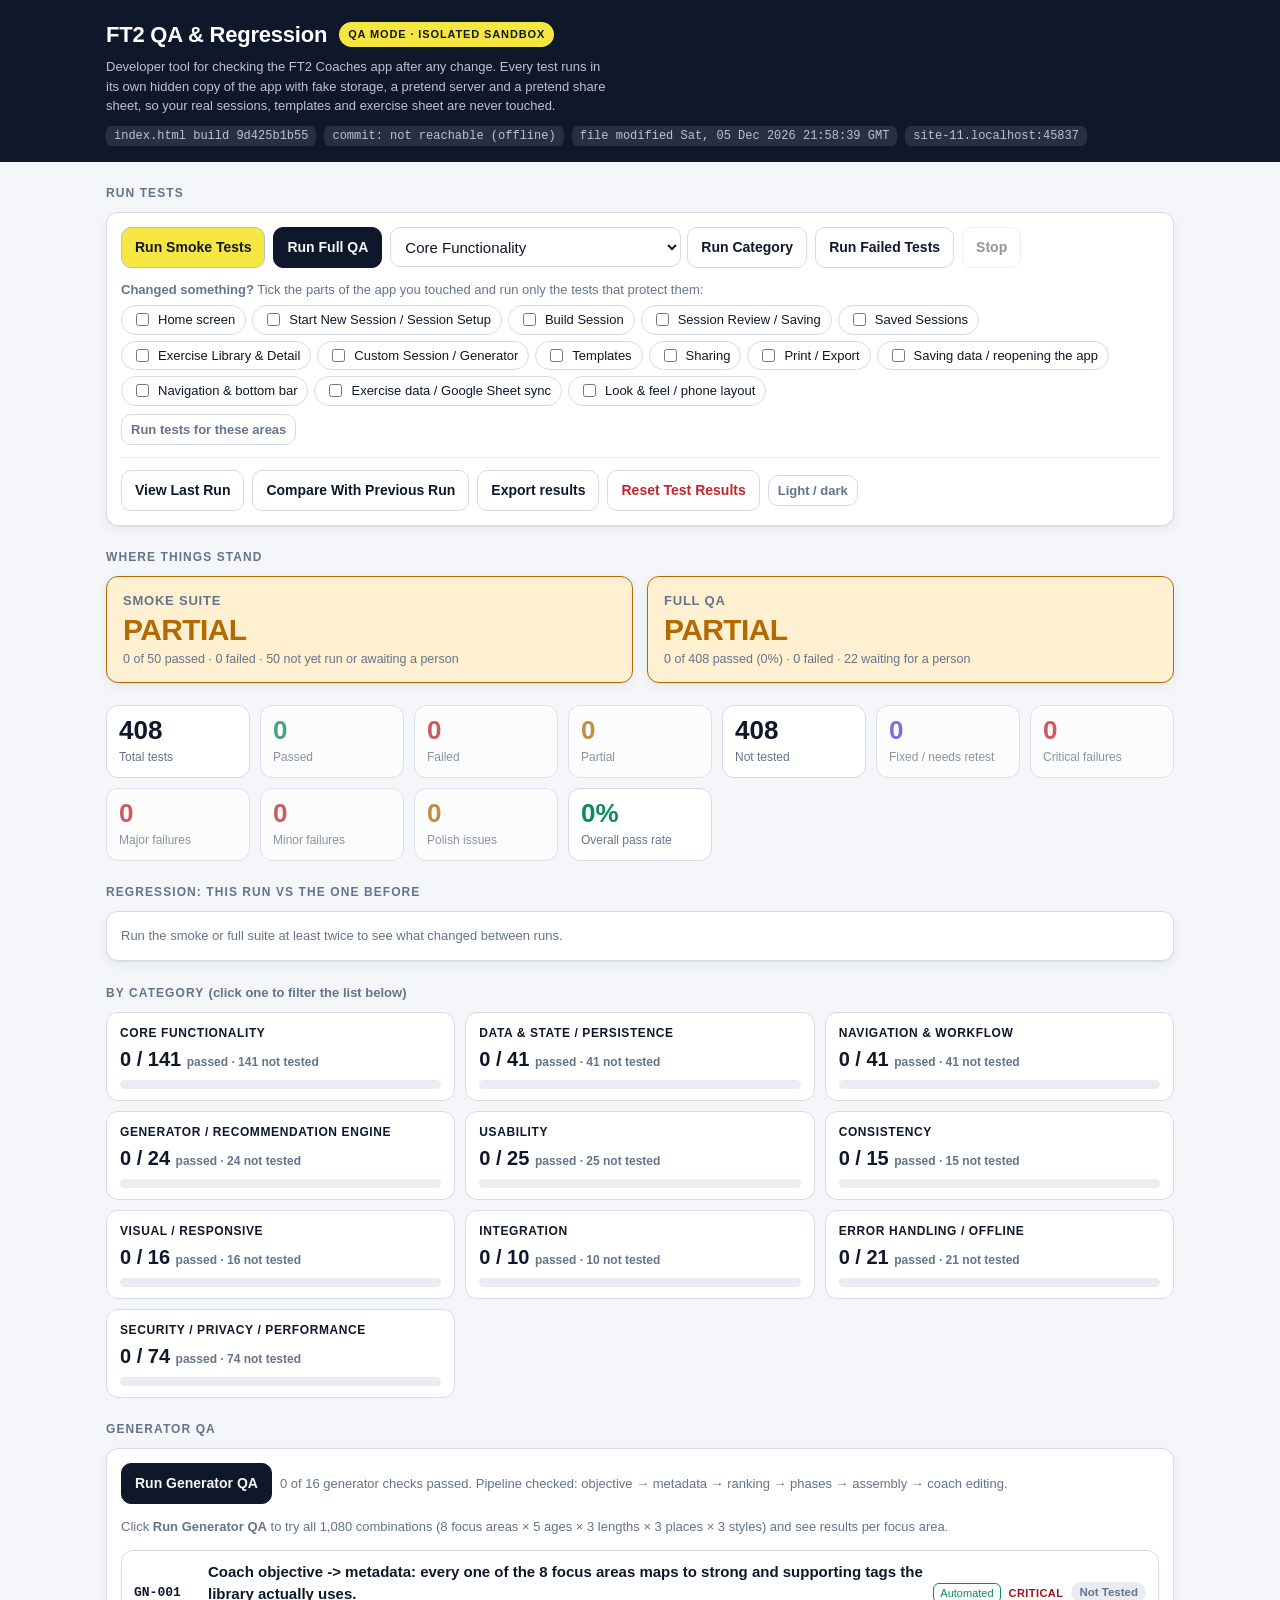
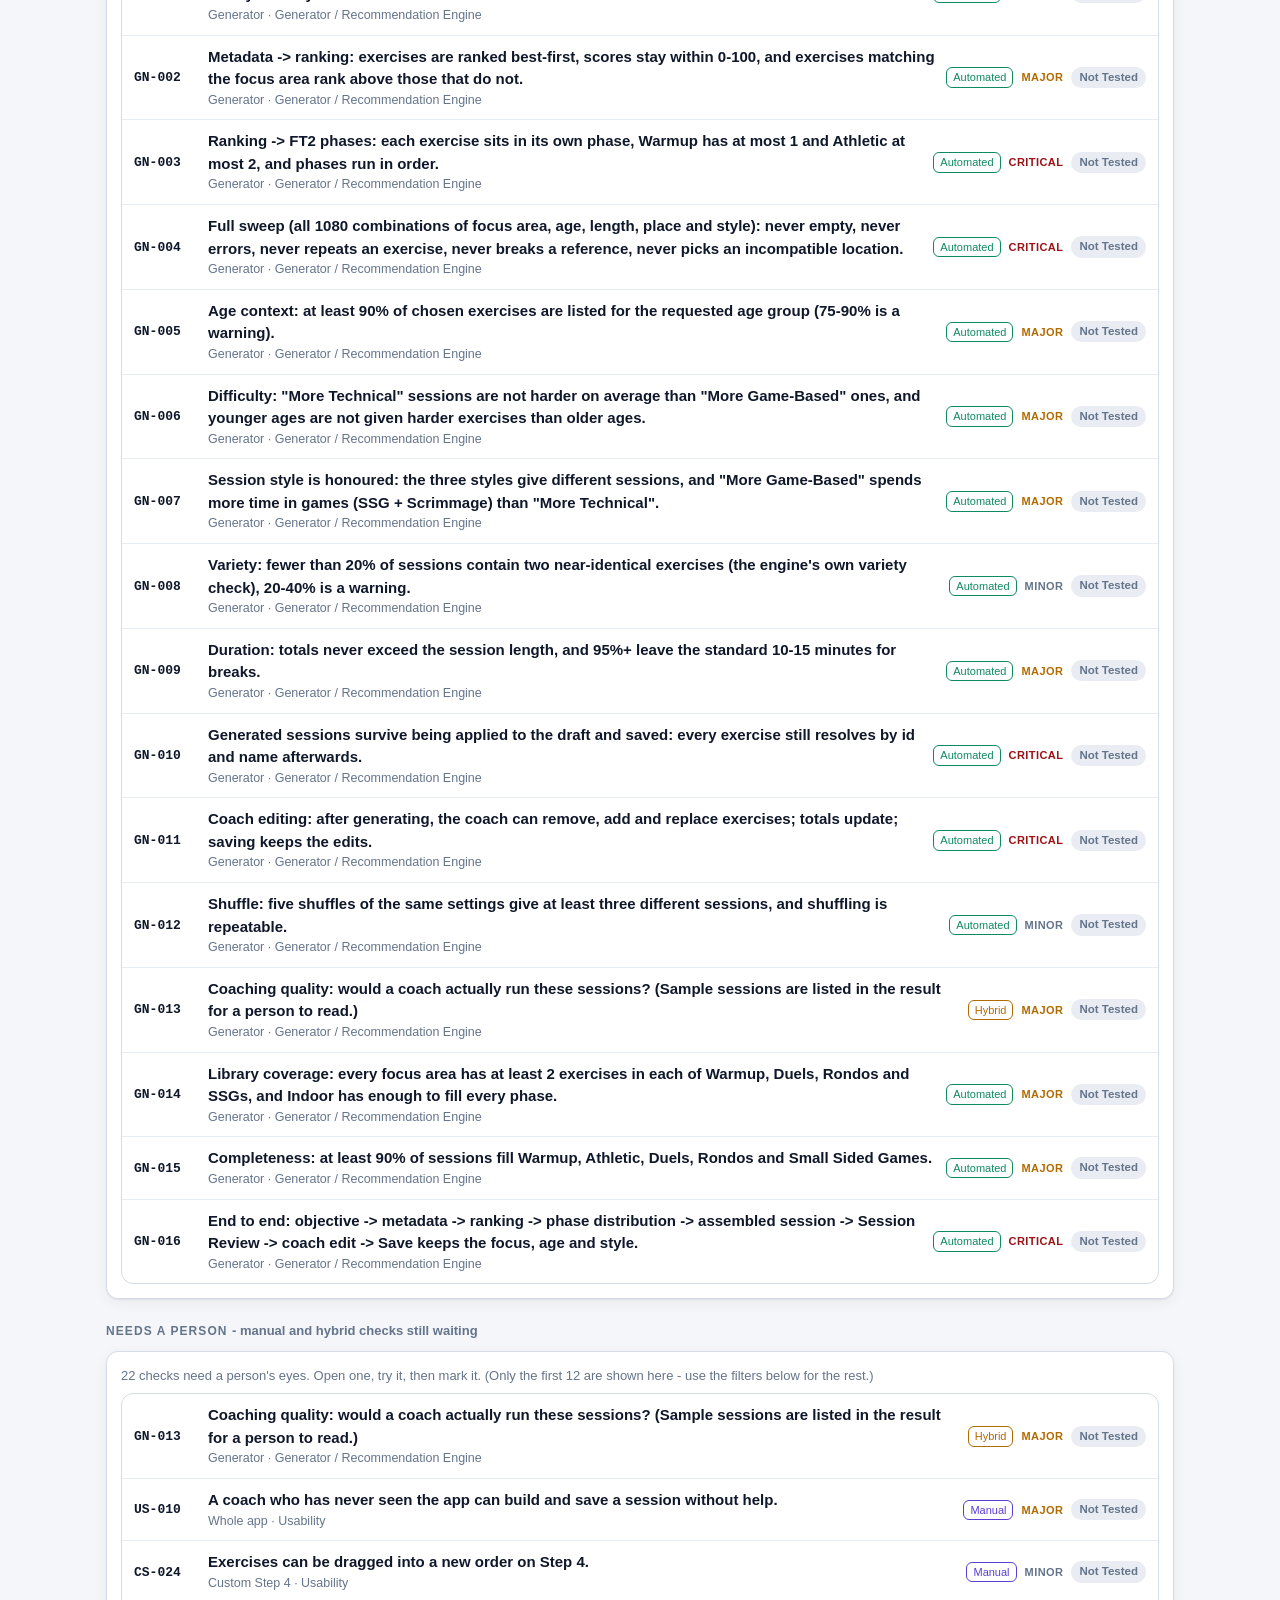
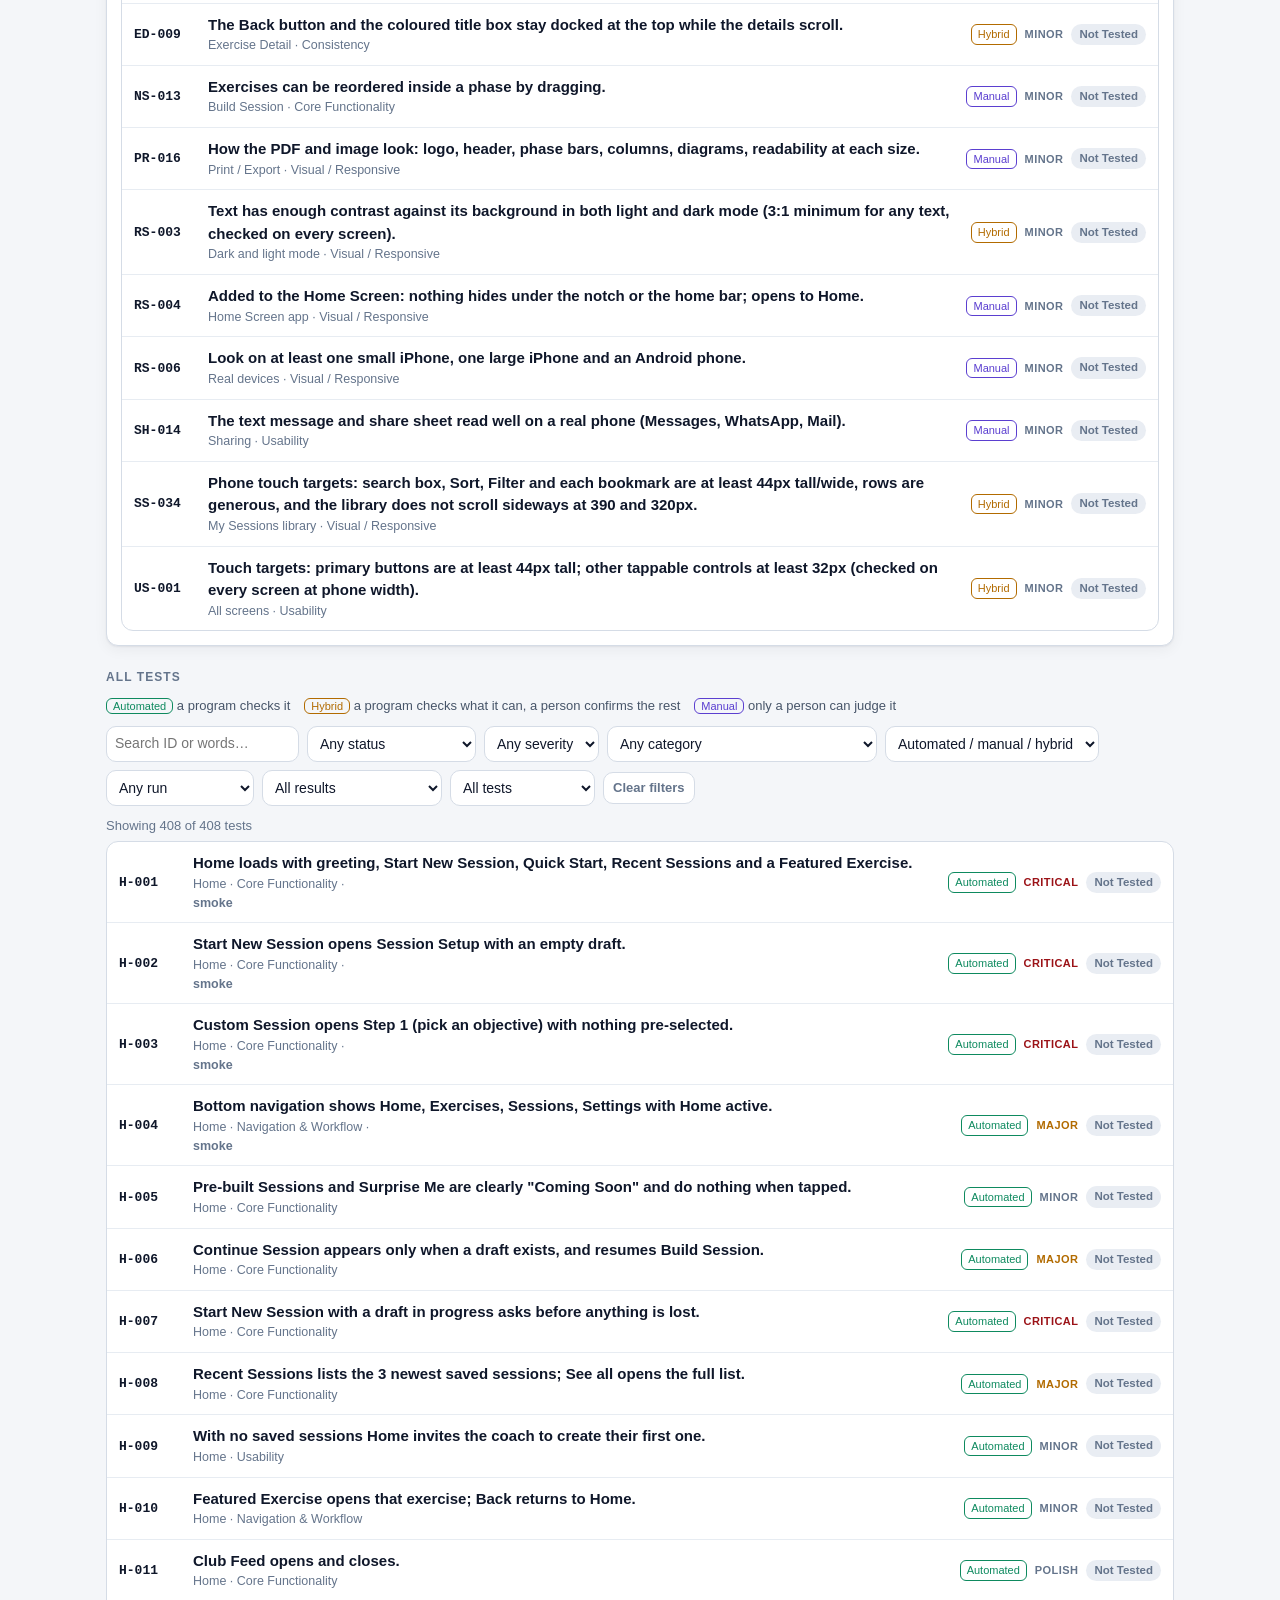
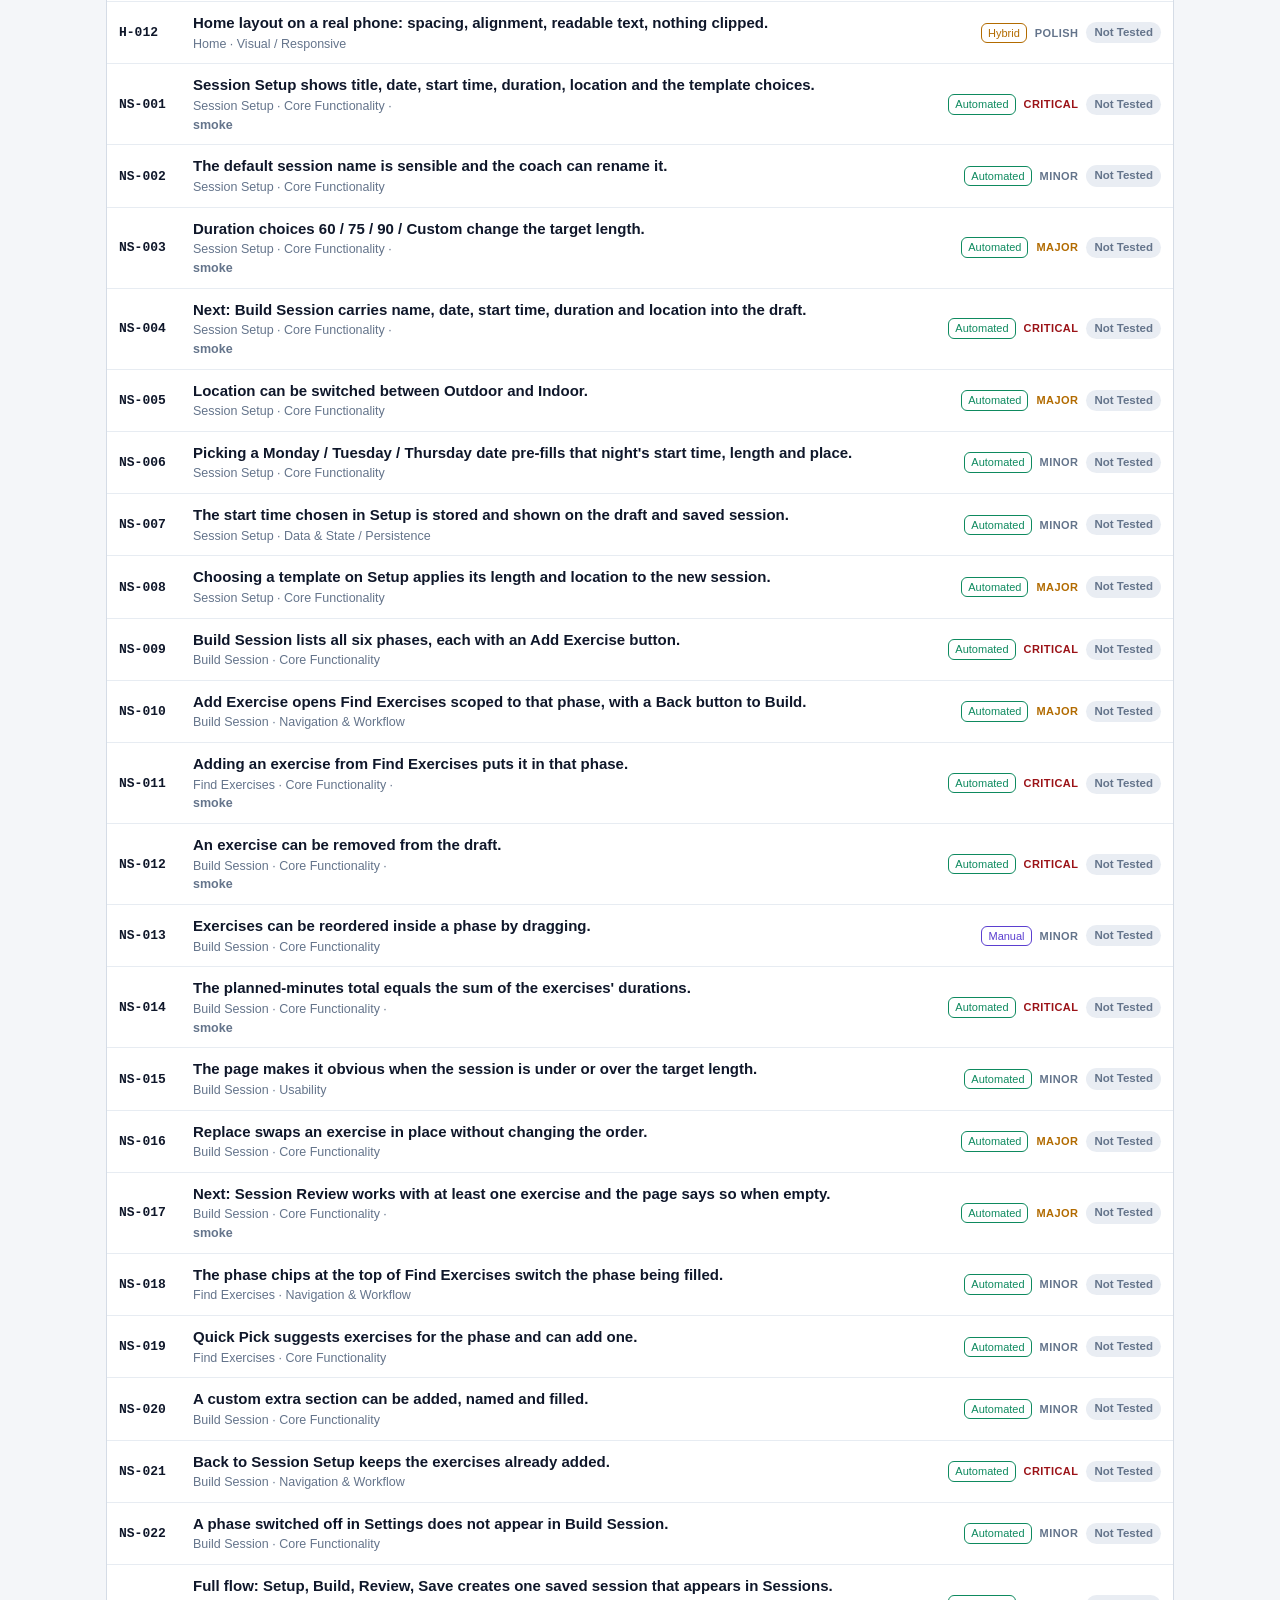
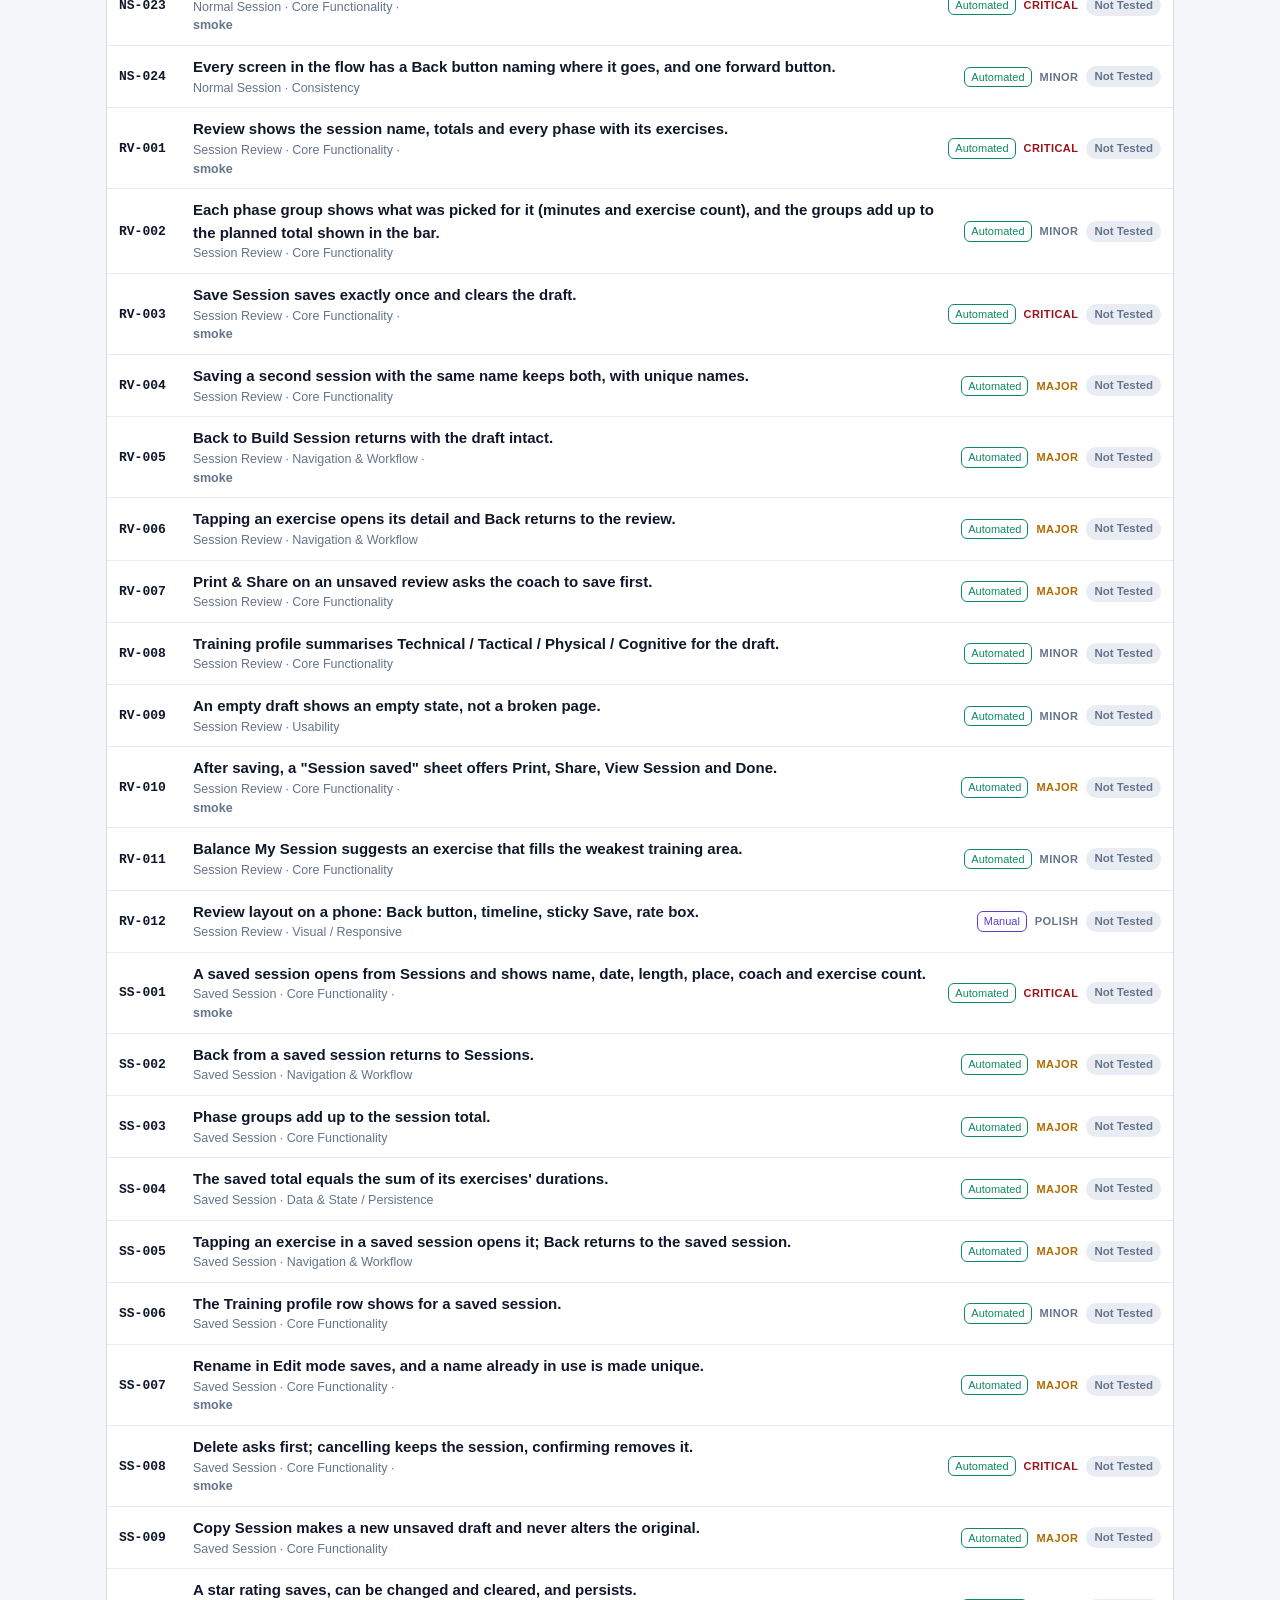
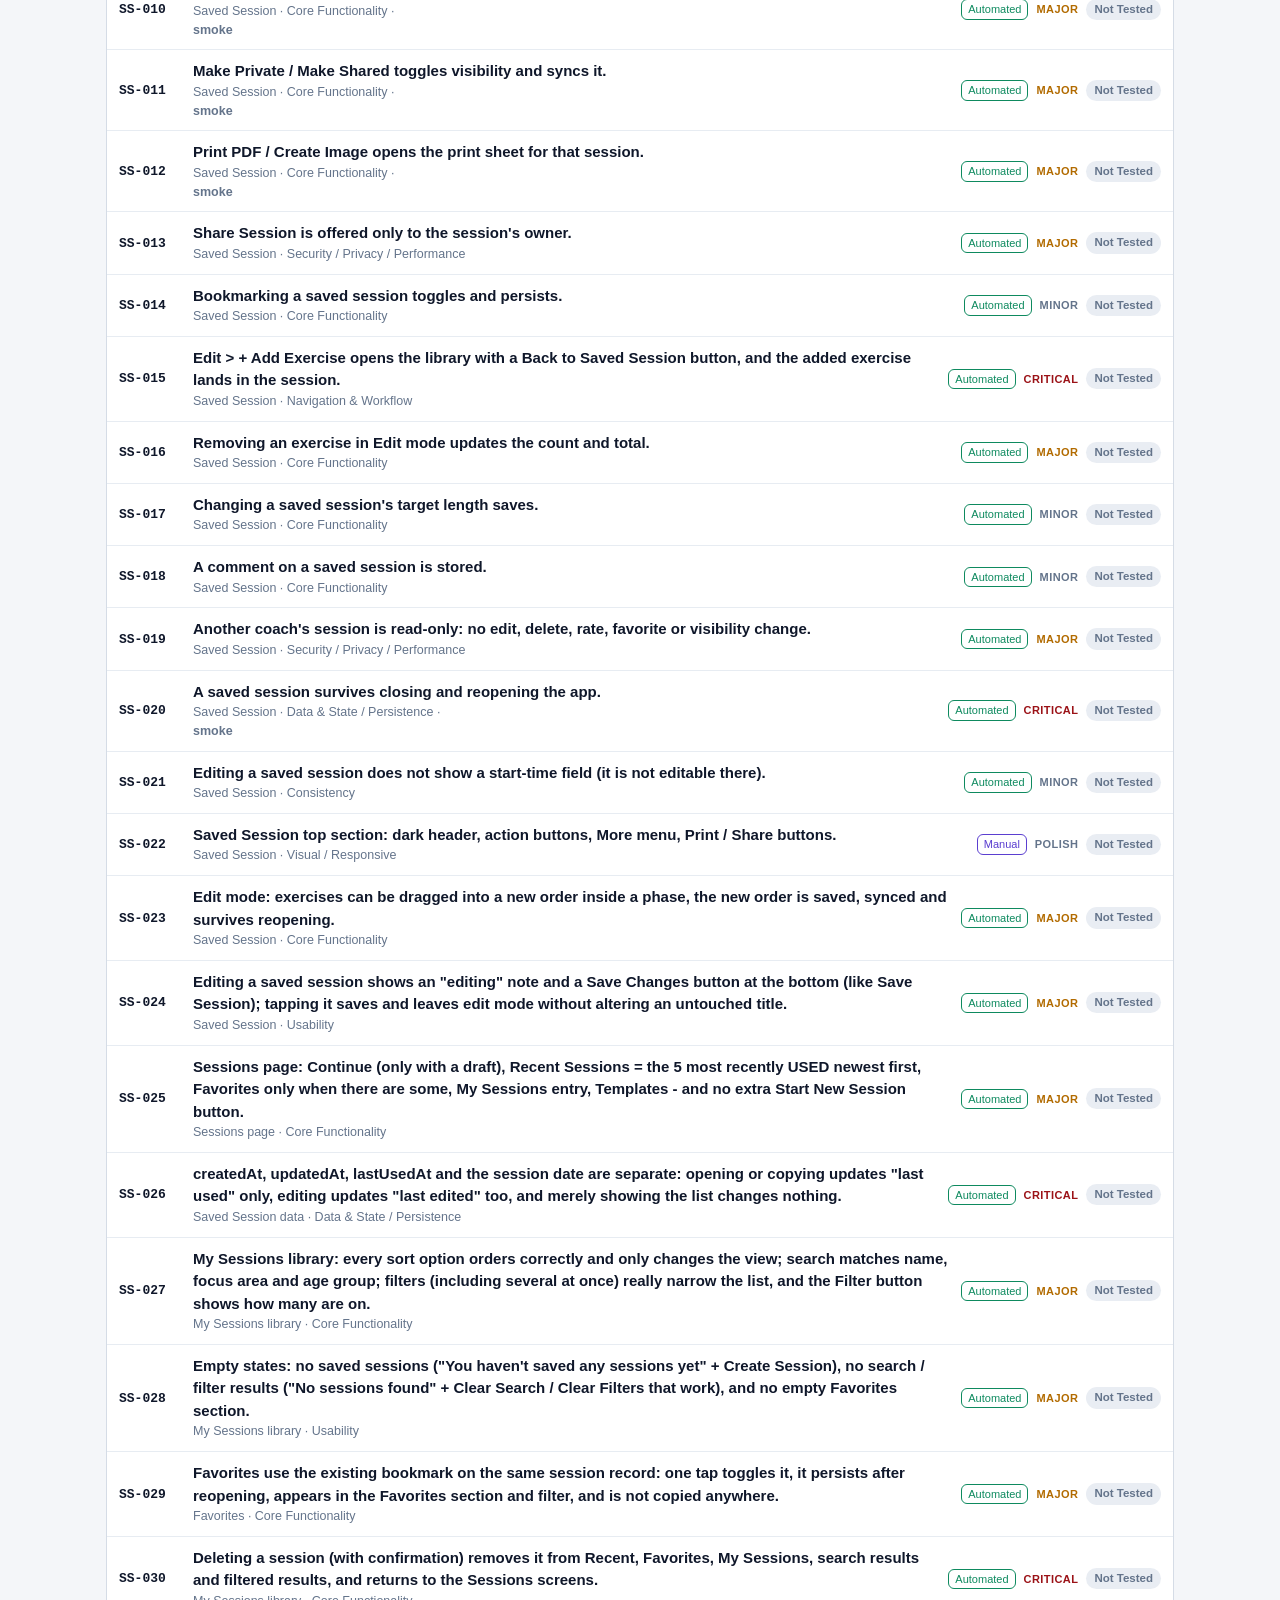
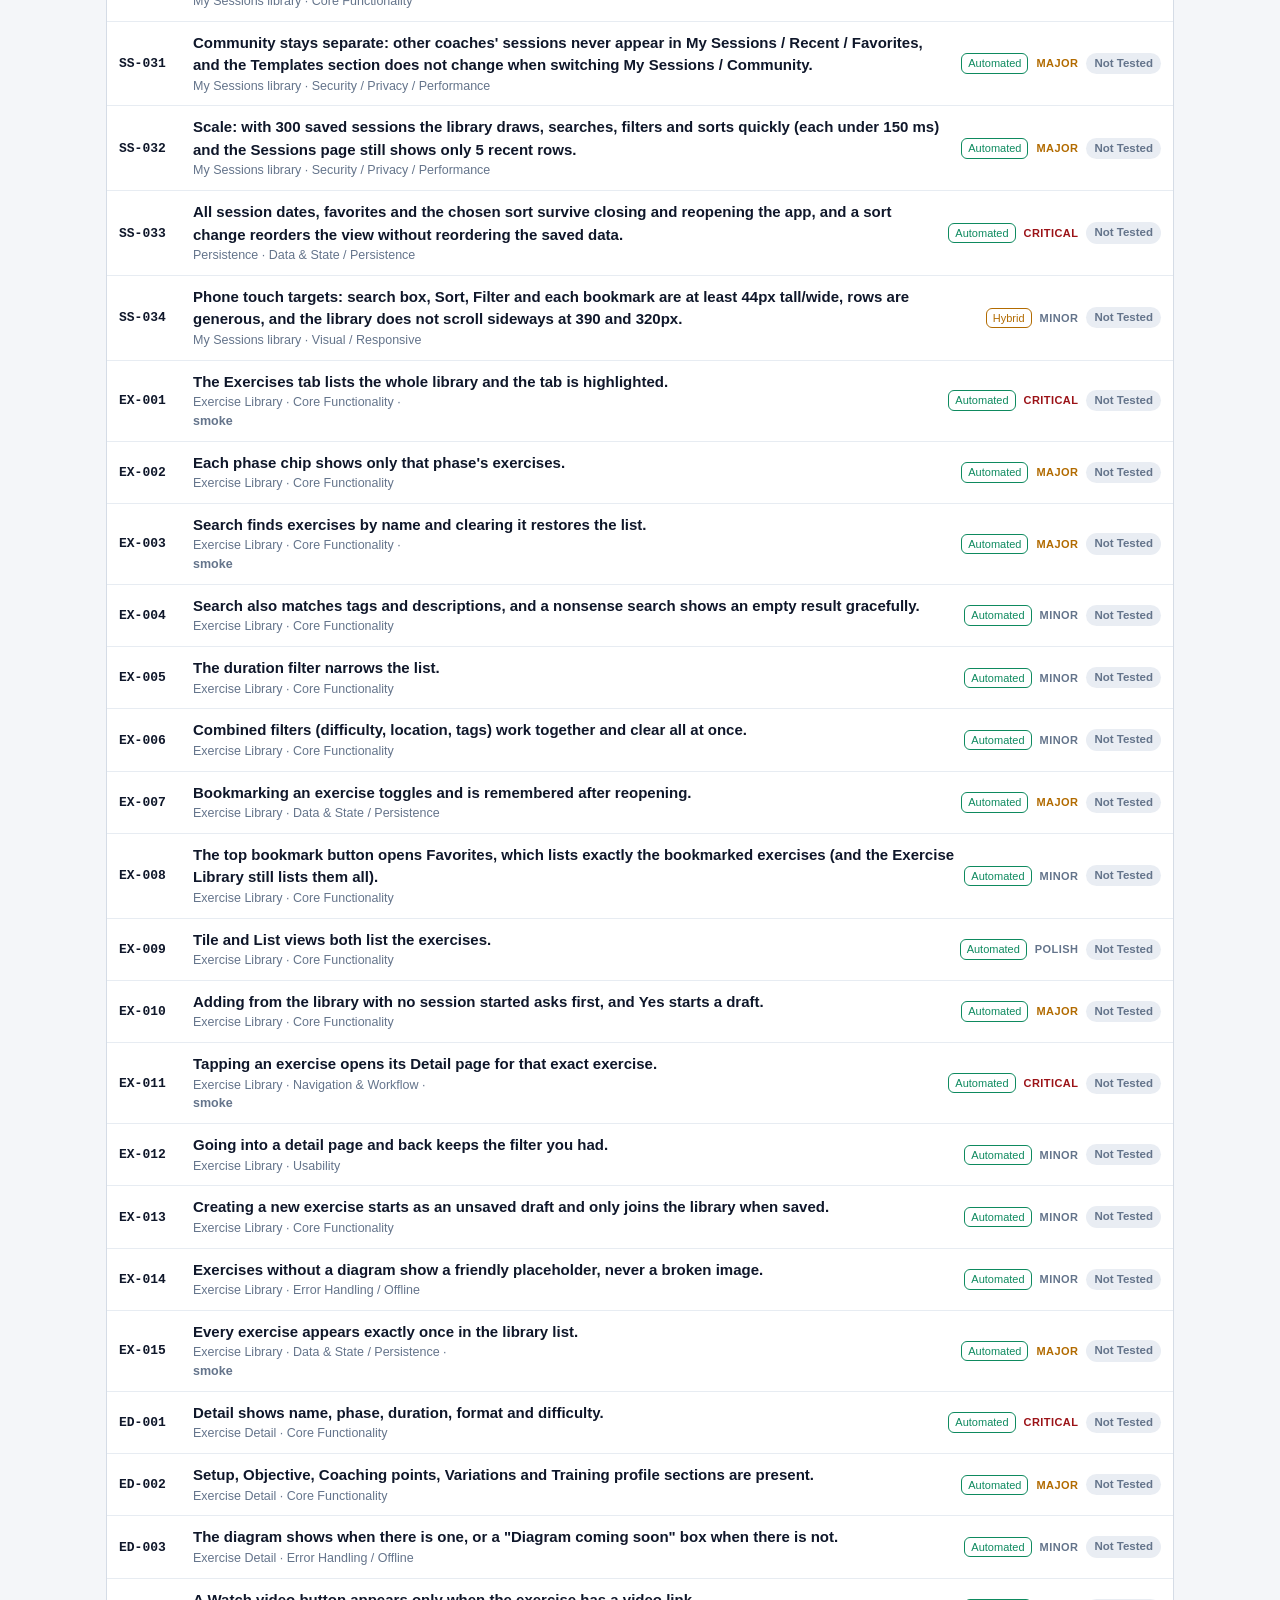
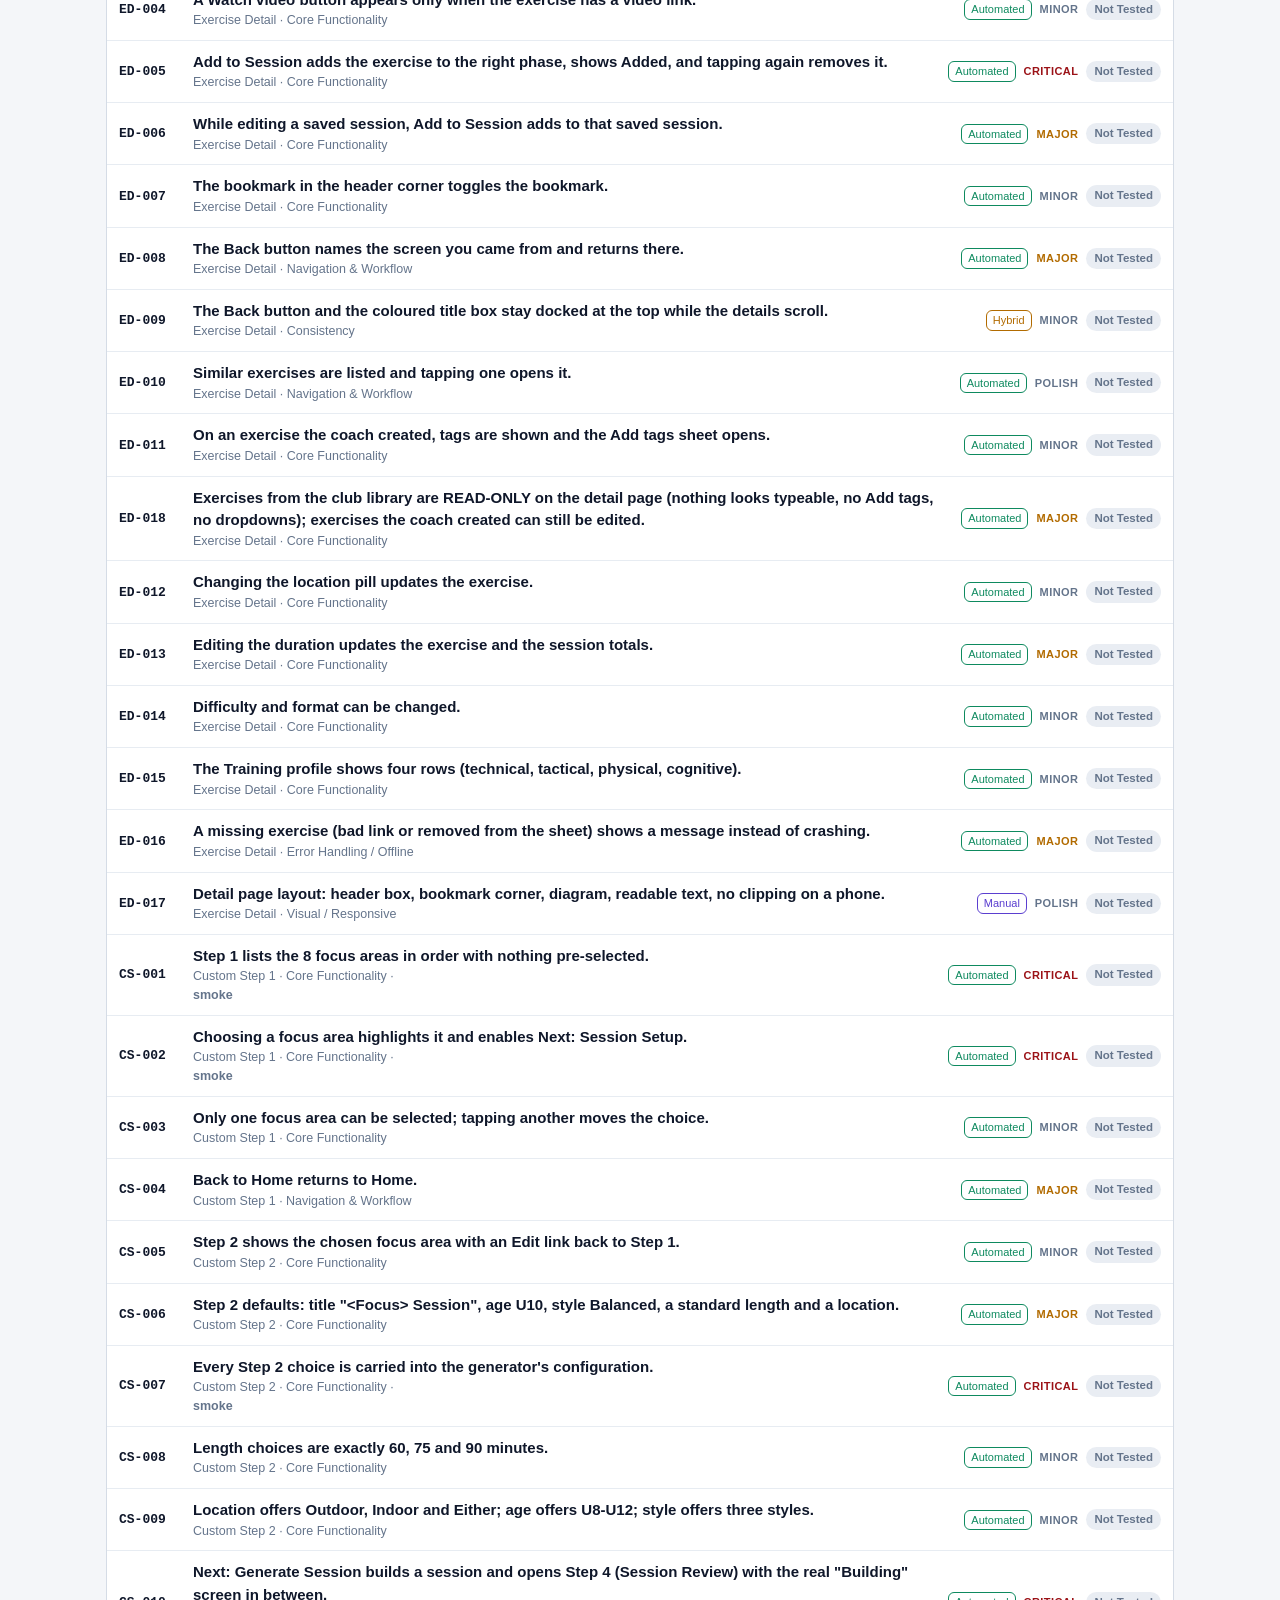
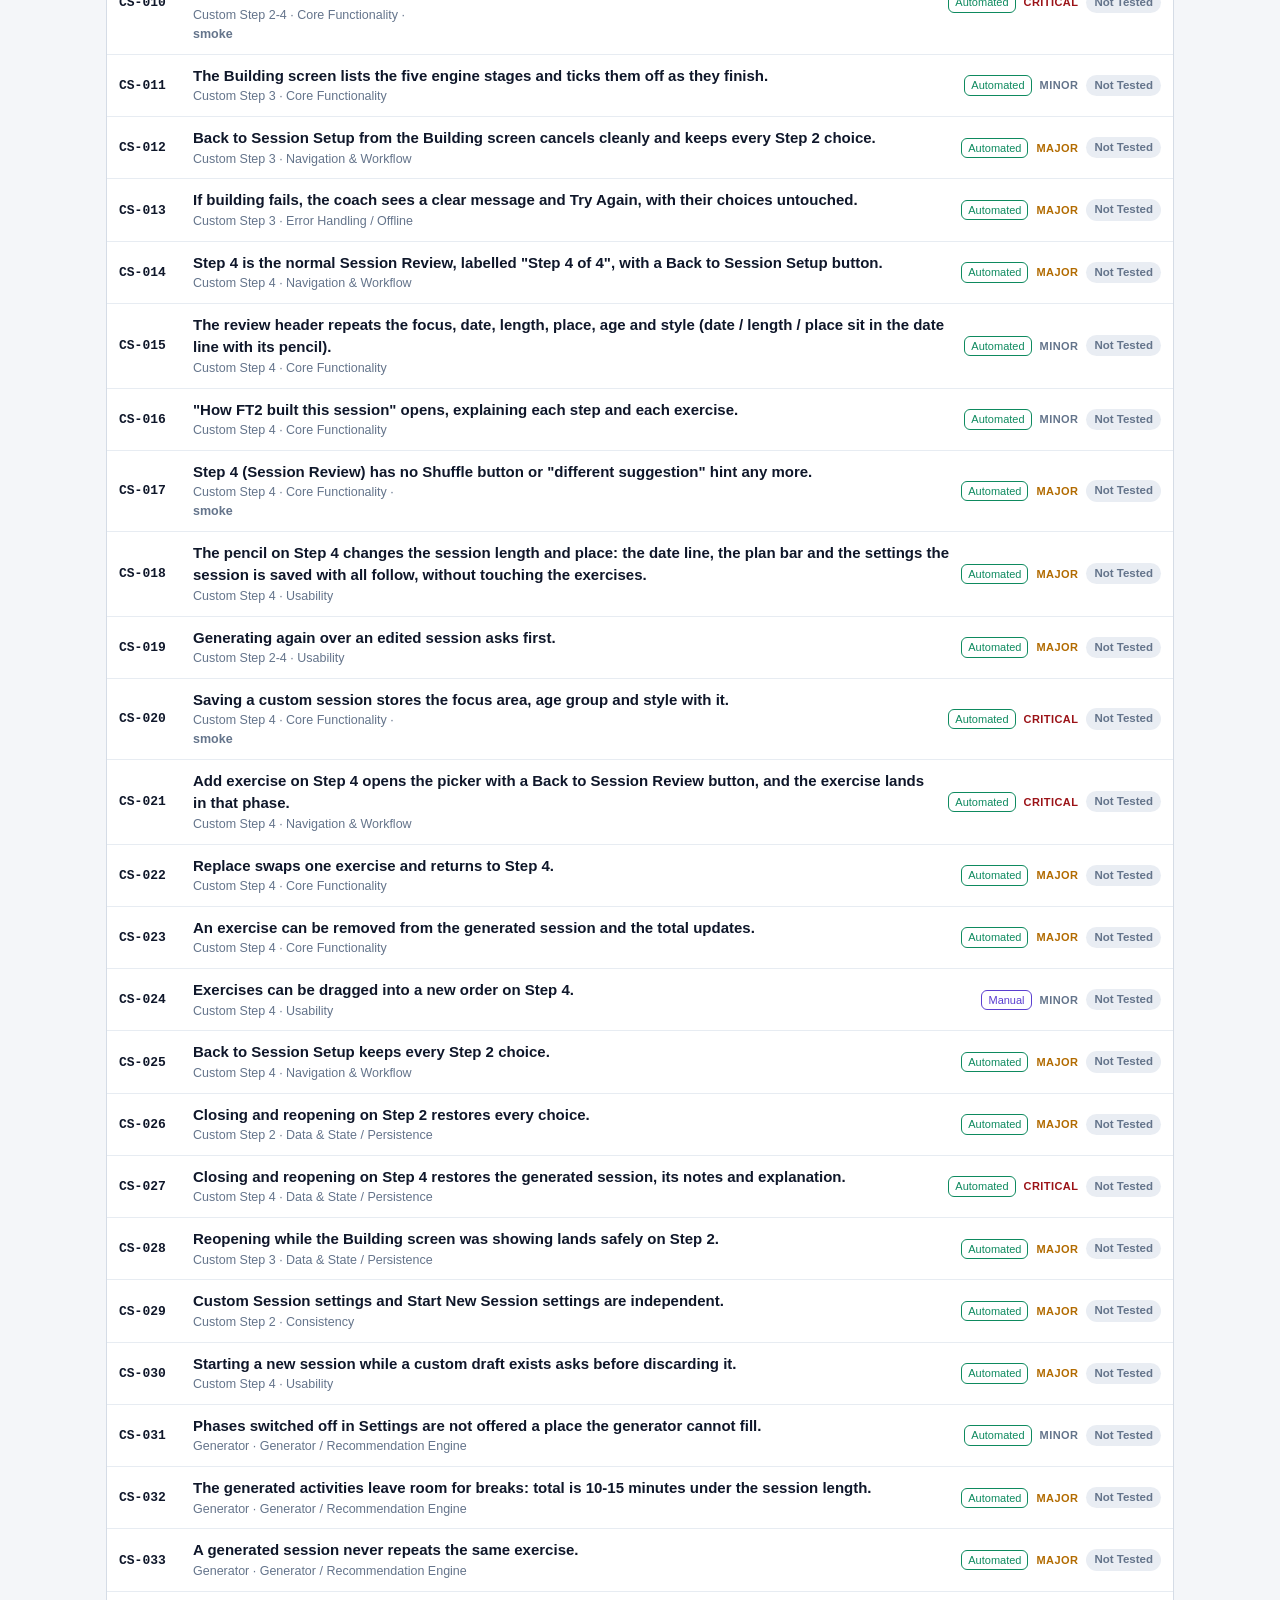
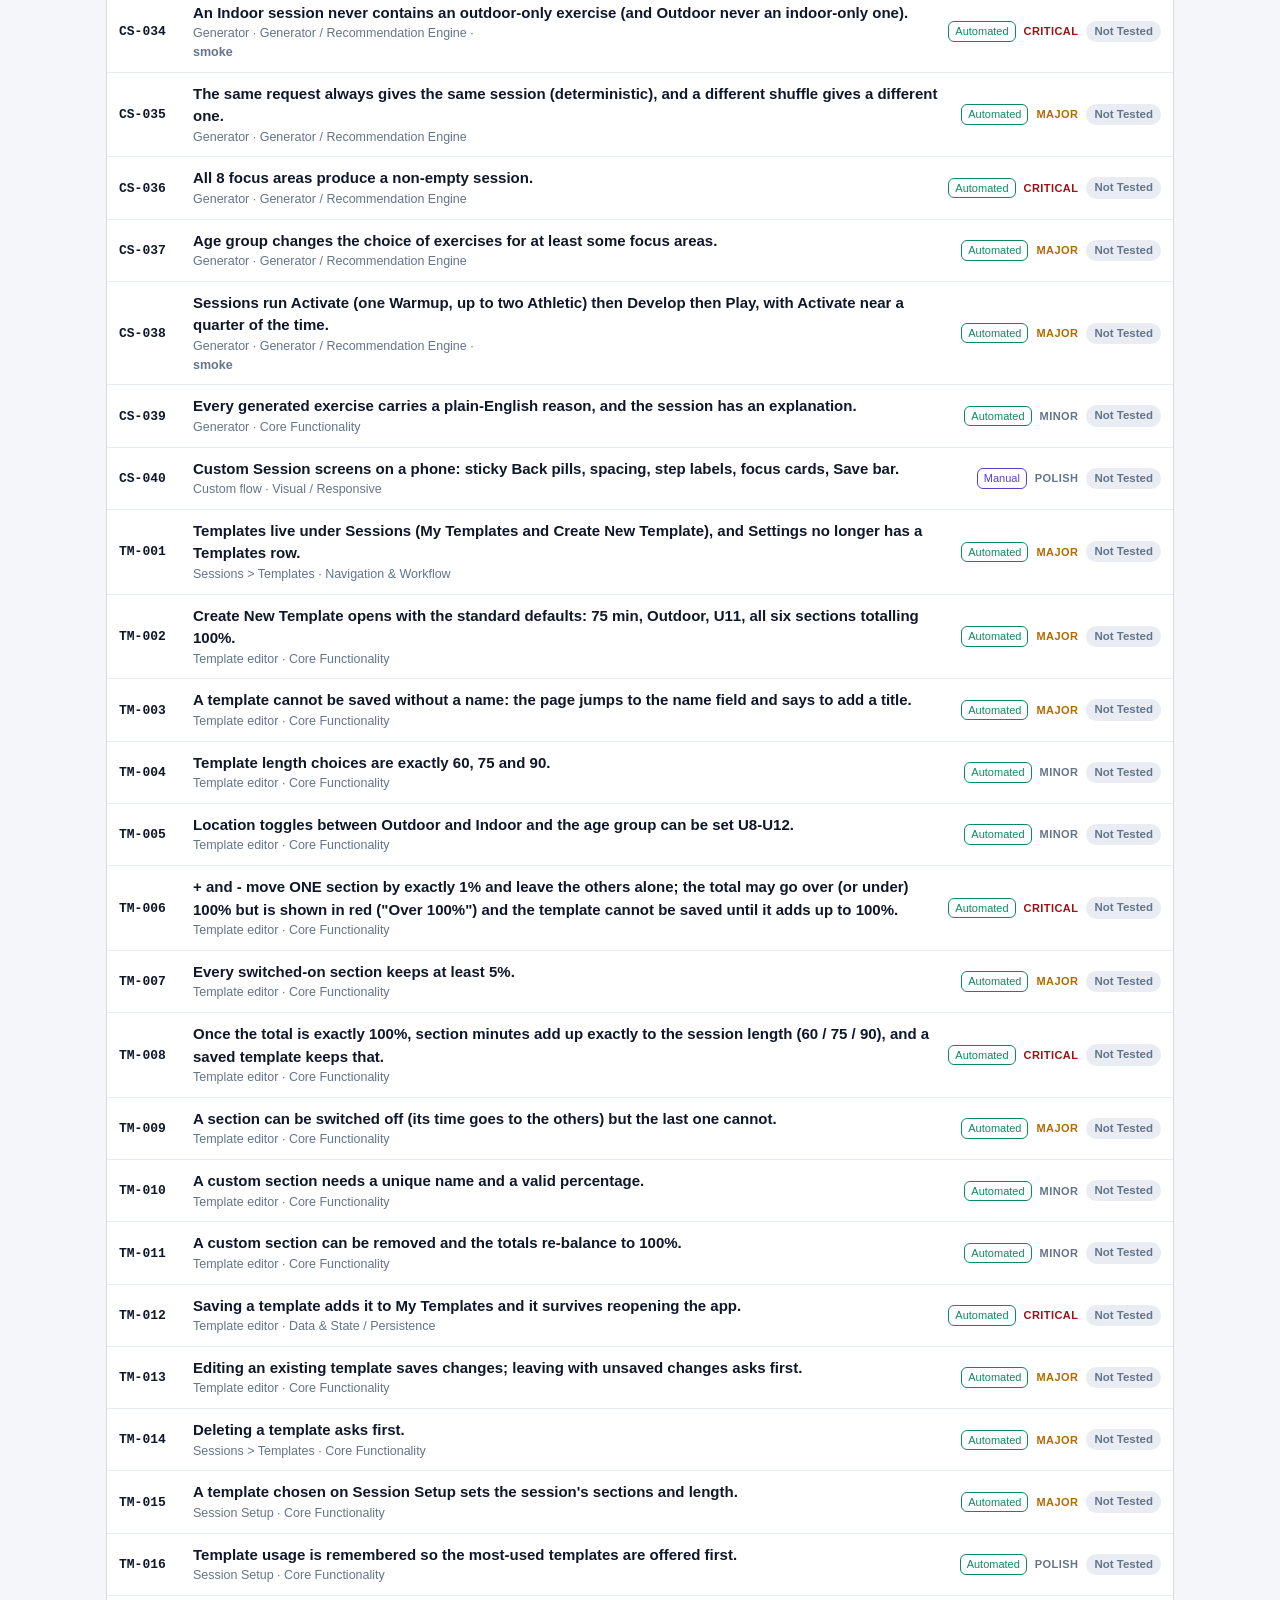
==== commit a11d8901: "Notes on sessions and exercises; Session Review header matches Build; Shuffle removed - Coaches can " ====
--- a/qa/index.html
+++ b/qa/index.html
@@ -199,7 +199,7 @@
 <script>
 /* Load the QA scripts fresh every time (never a stale cached copy), in order. */
 (function(){
-  var files = ['qa-core.js','qa-server.js','qa-tests-1.js','qa-tests-2.js','qa-tests-3.js','qa-tests-4.js','qa-tests-5.js','qa-tests-6.js','qa-tests-7.js','qa-tests-8.js','qa-ui.js'], i = 0, t = Date.now();
+  var files = ['qa-core.js','qa-server.js','qa-tests-1.js','qa-tests-2.js','qa-tests-3.js','qa-tests-4.js','qa-tests-5.js','qa-tests-6.js','qa-tests-7.js','qa-tests-8.js','qa-tests-9.js','qa-ui.js'], i = 0, t = Date.now();
   (function next(){
     if(i >= files.length) return;
     var s = document.createElement('script'); s.src = files[i++] + '?t=' + t; s.onload = next;
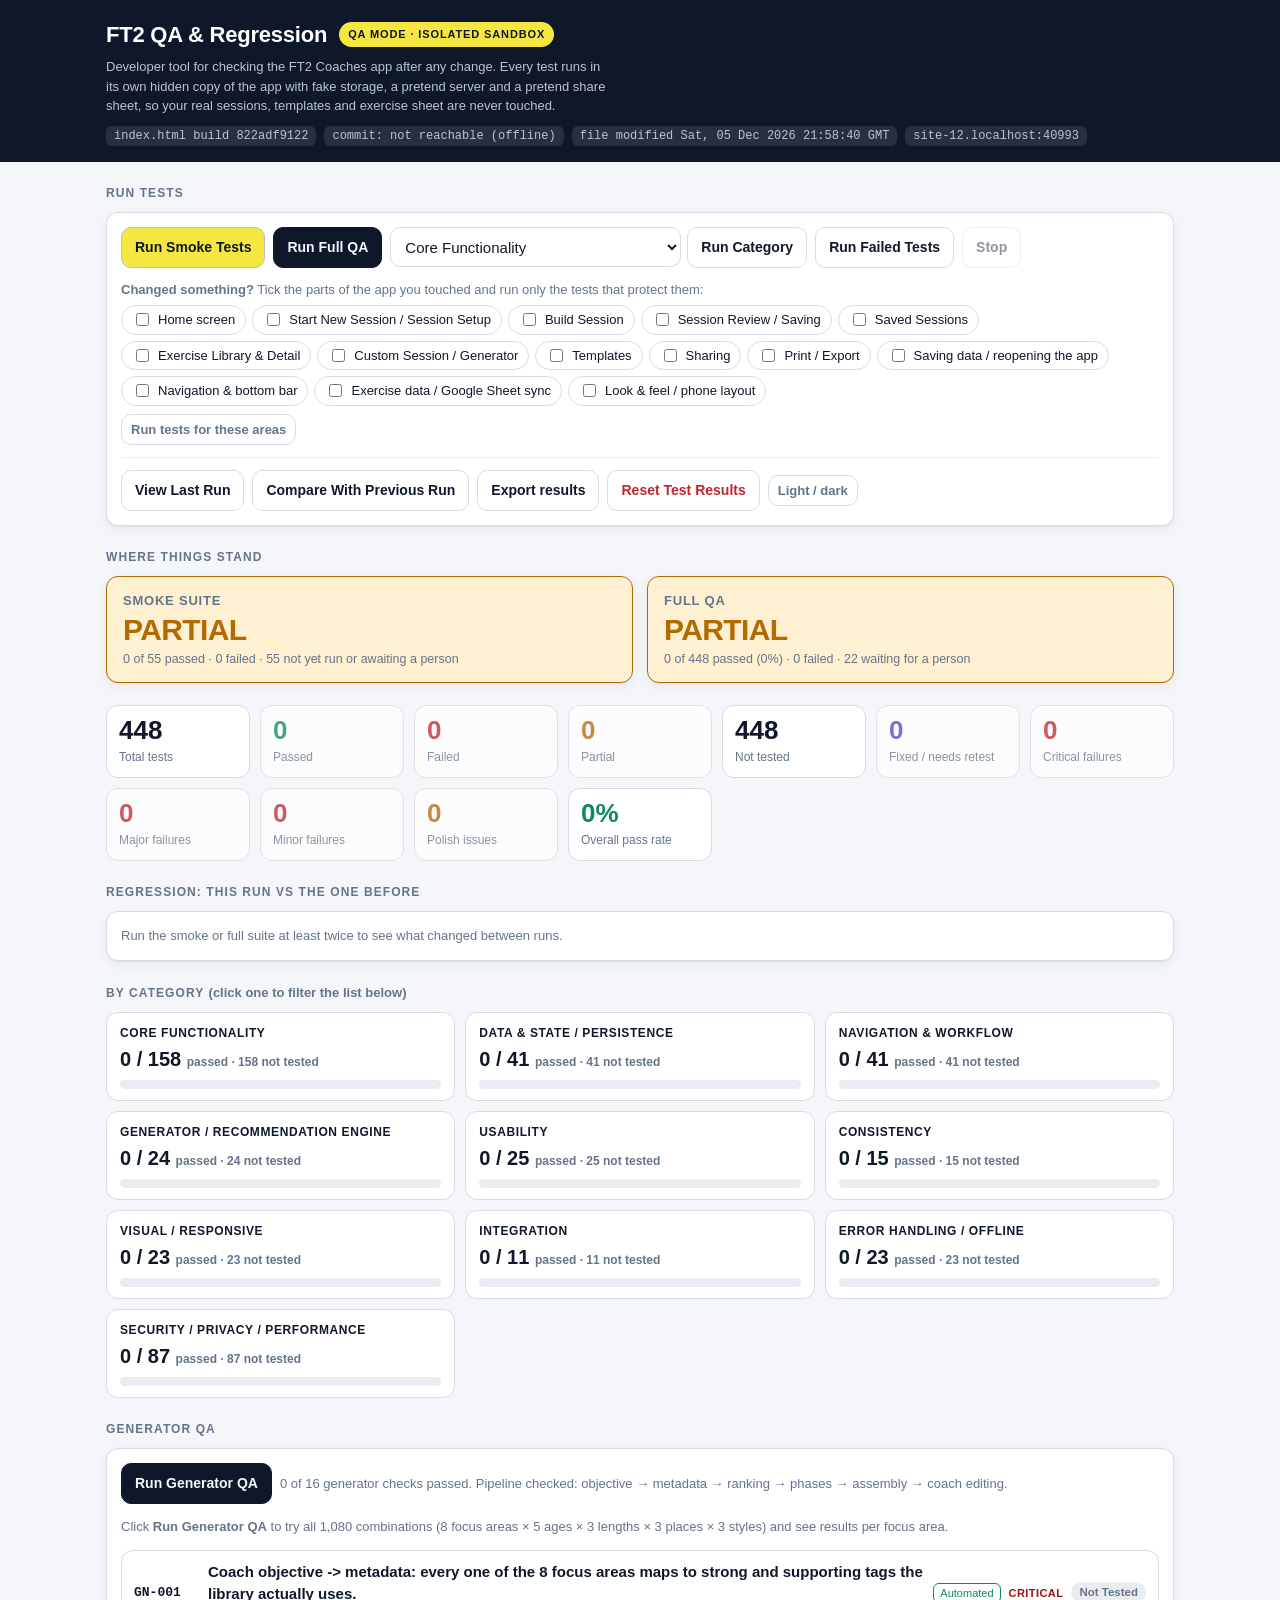
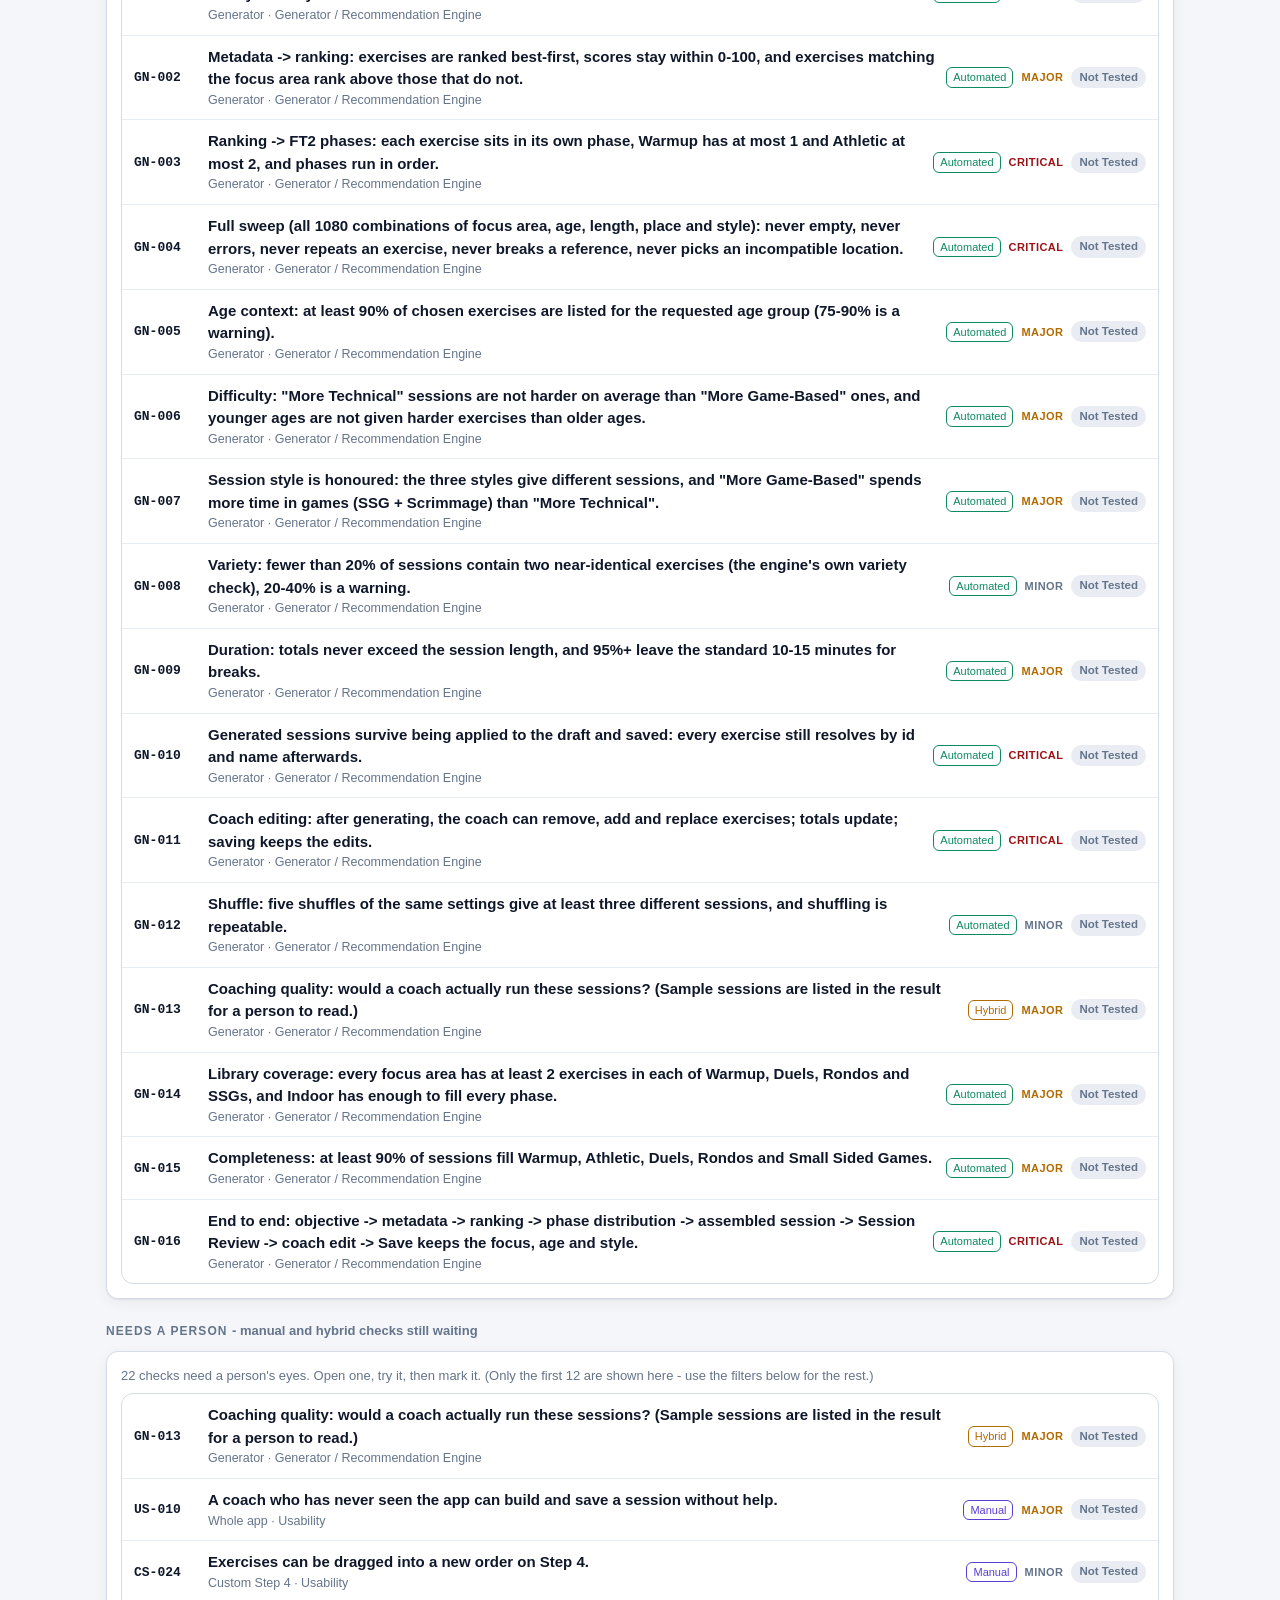
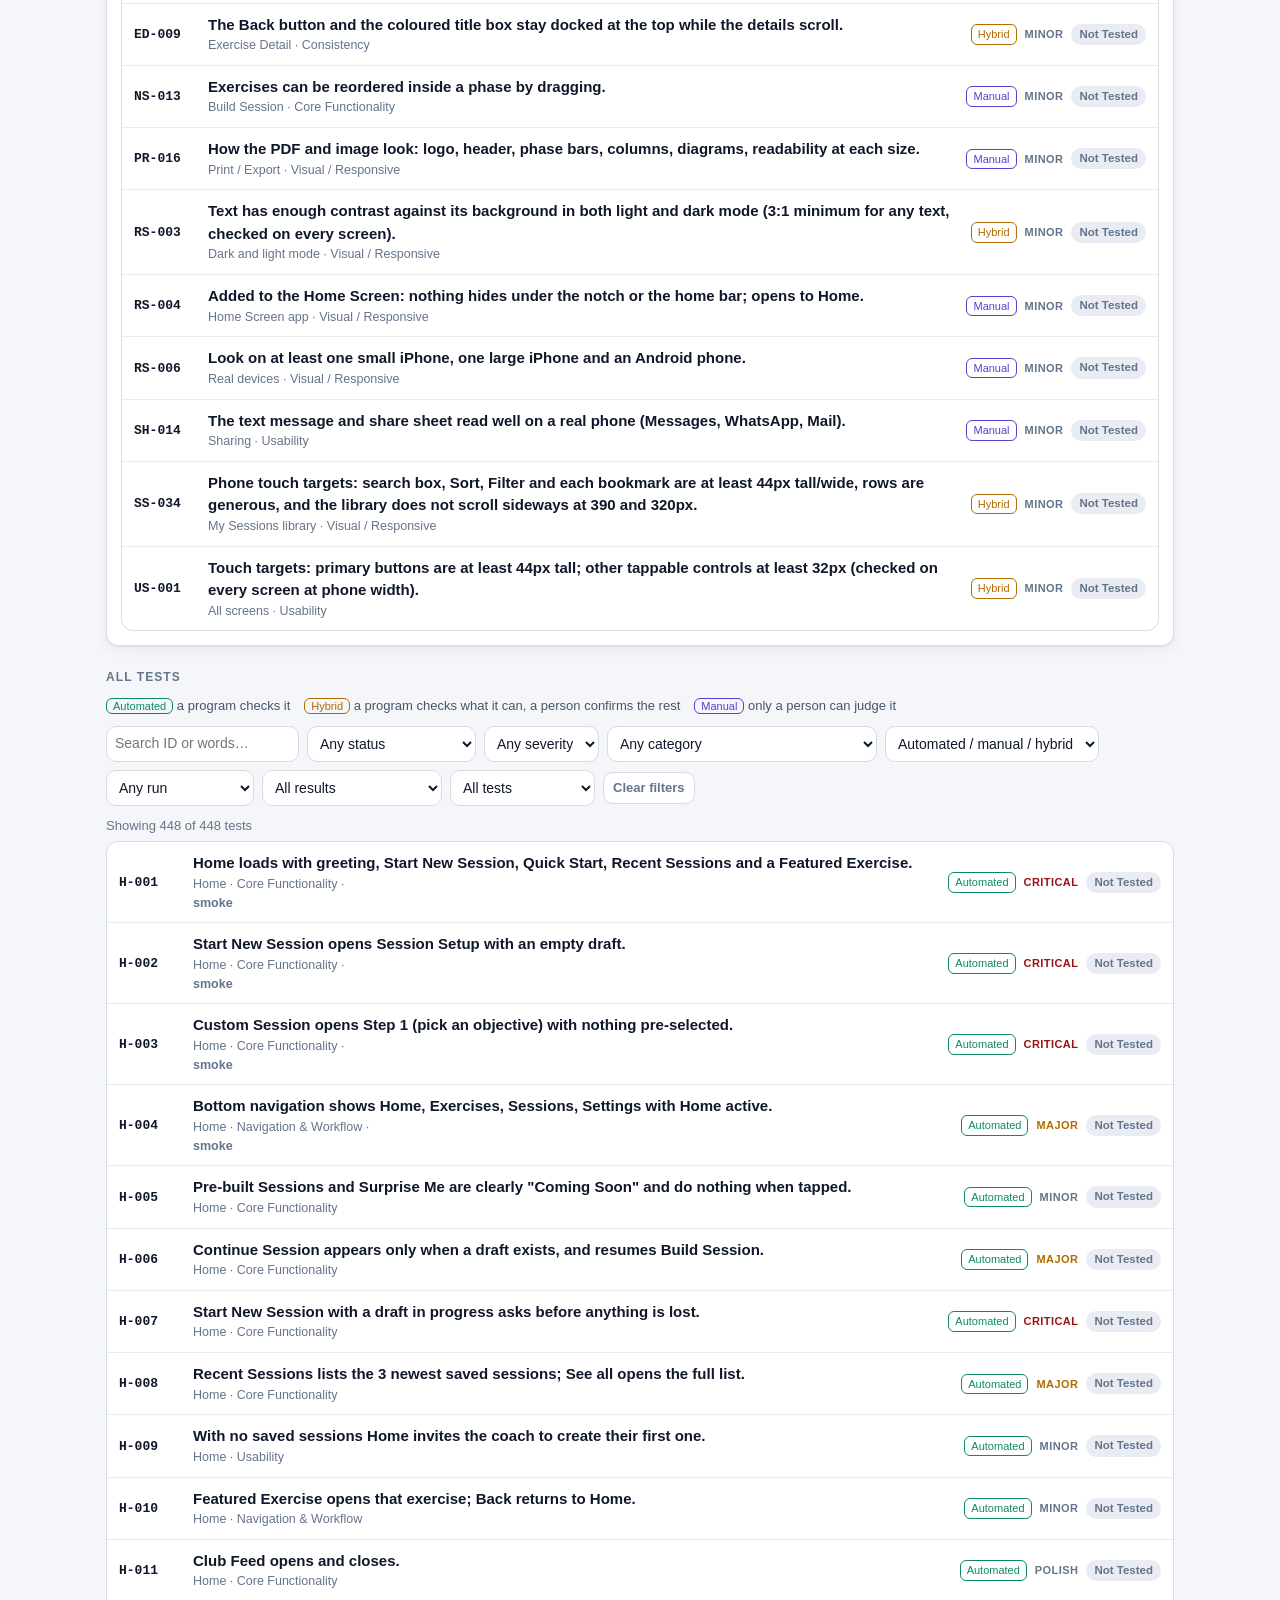
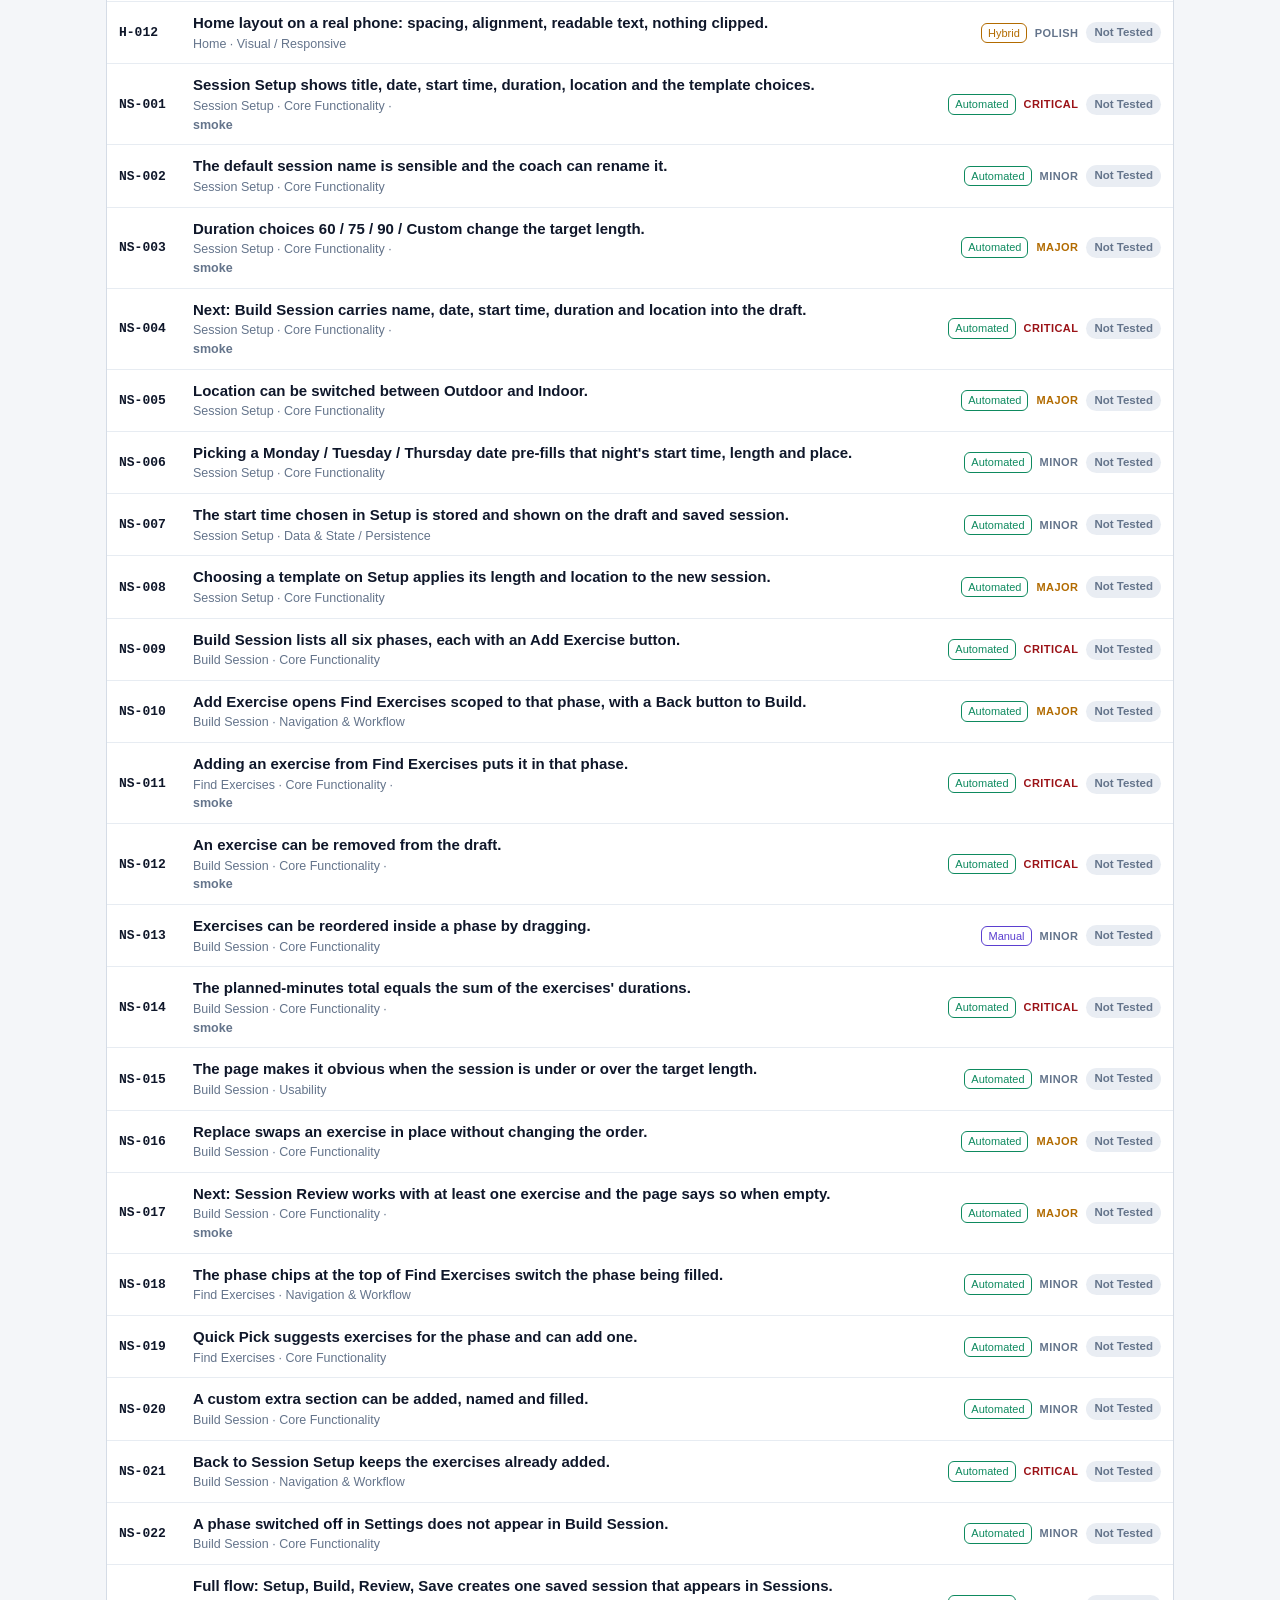
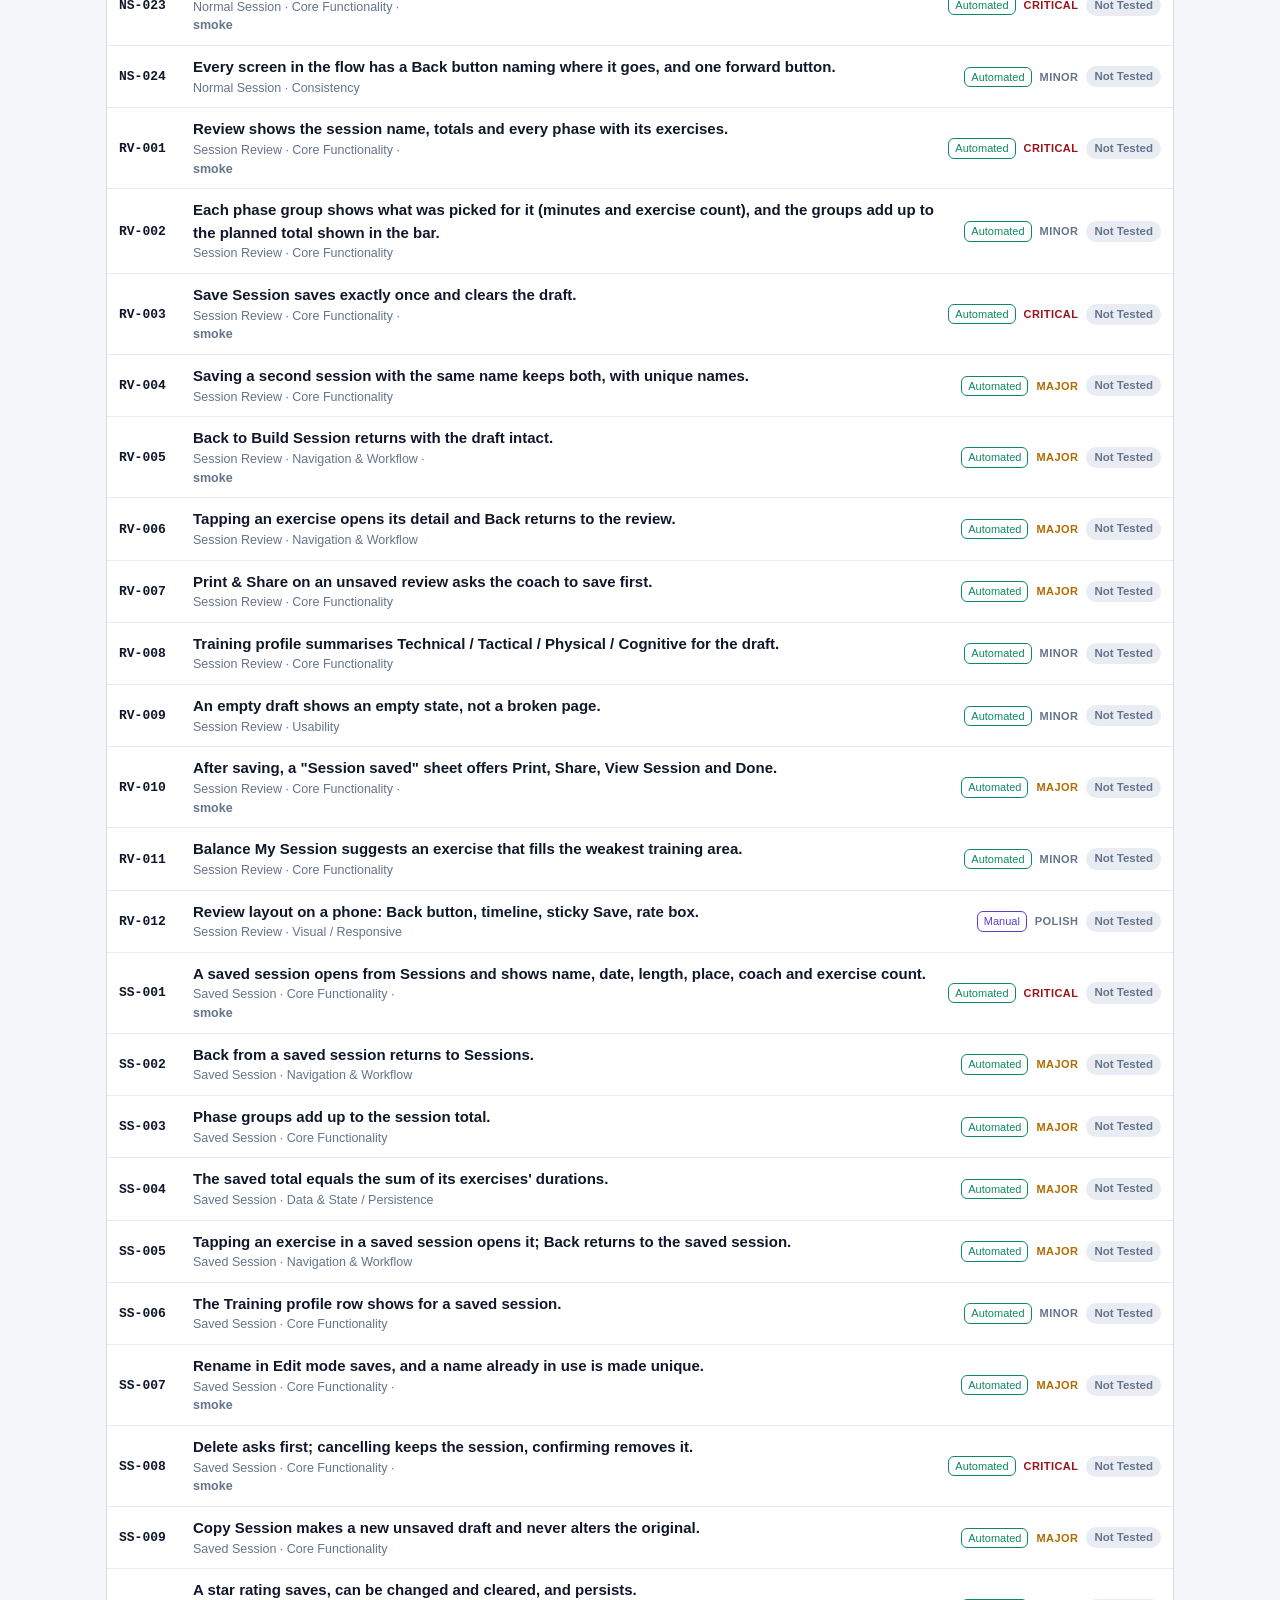
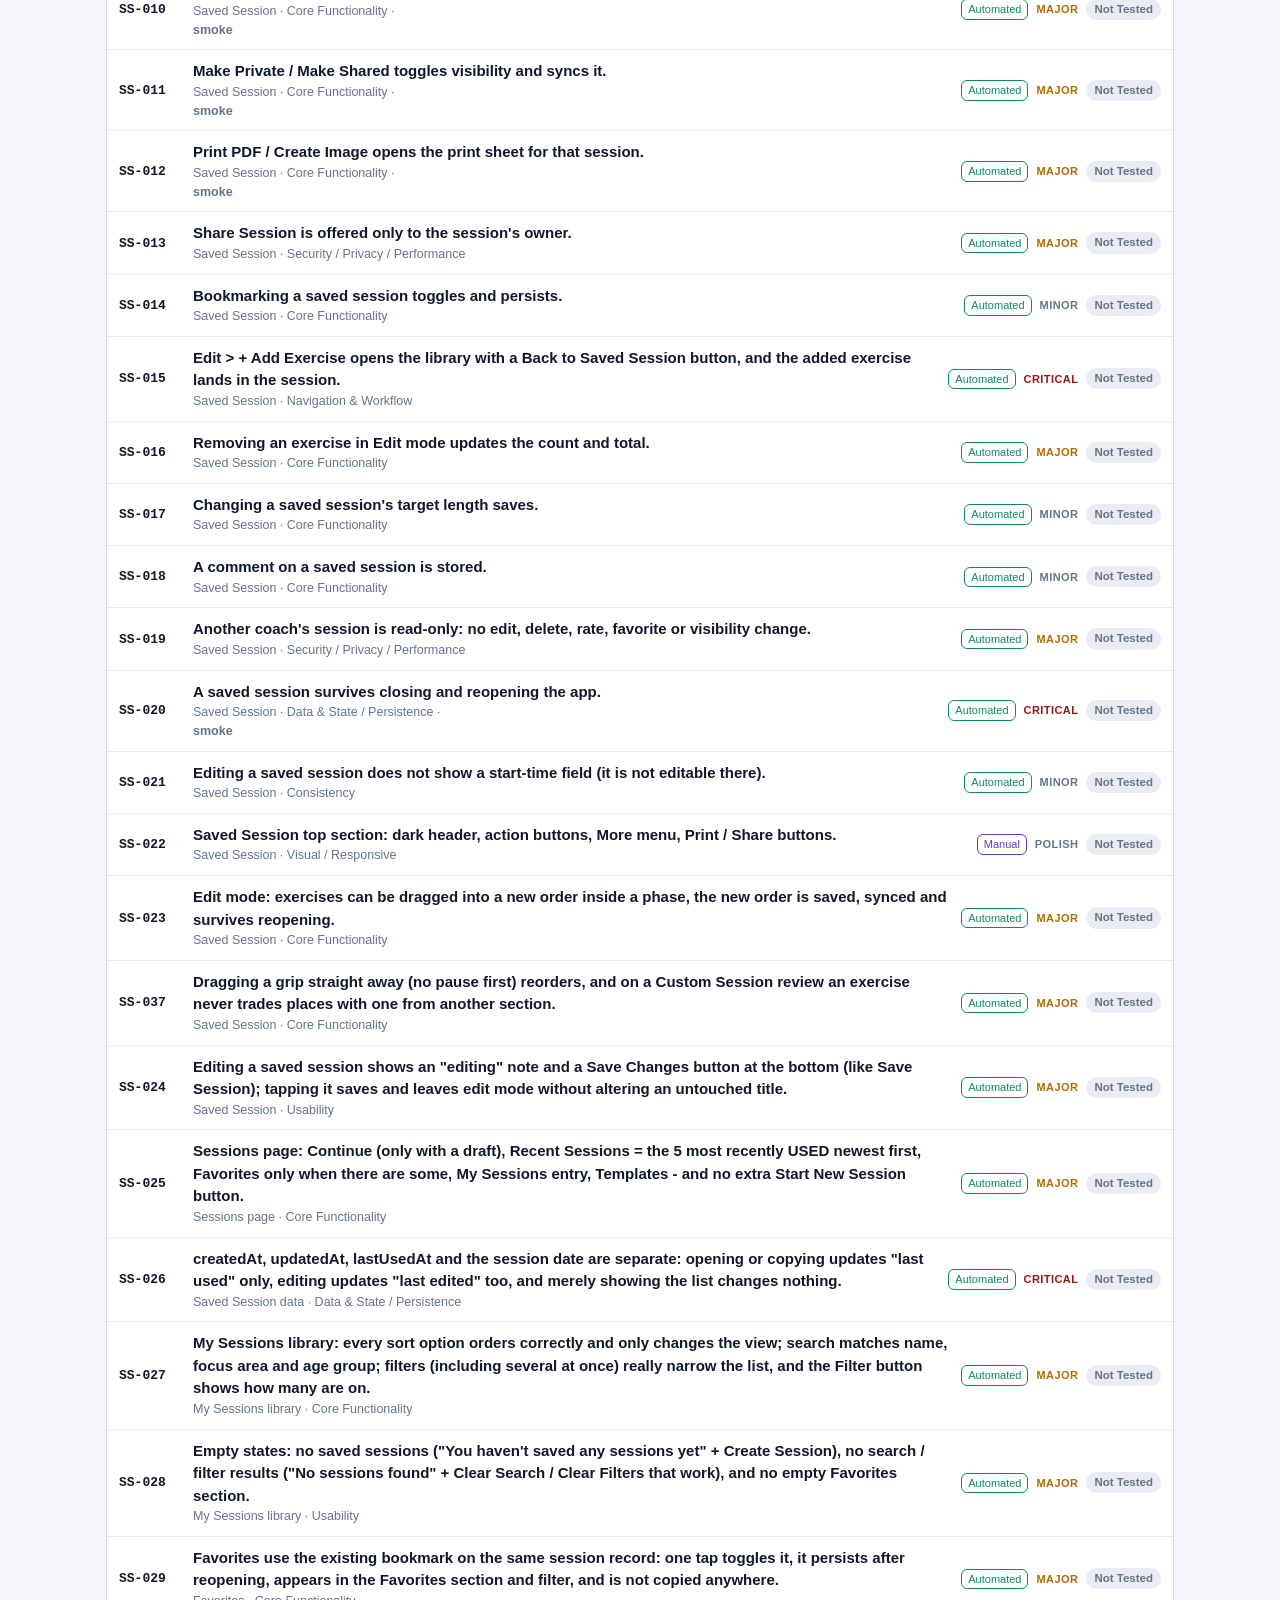
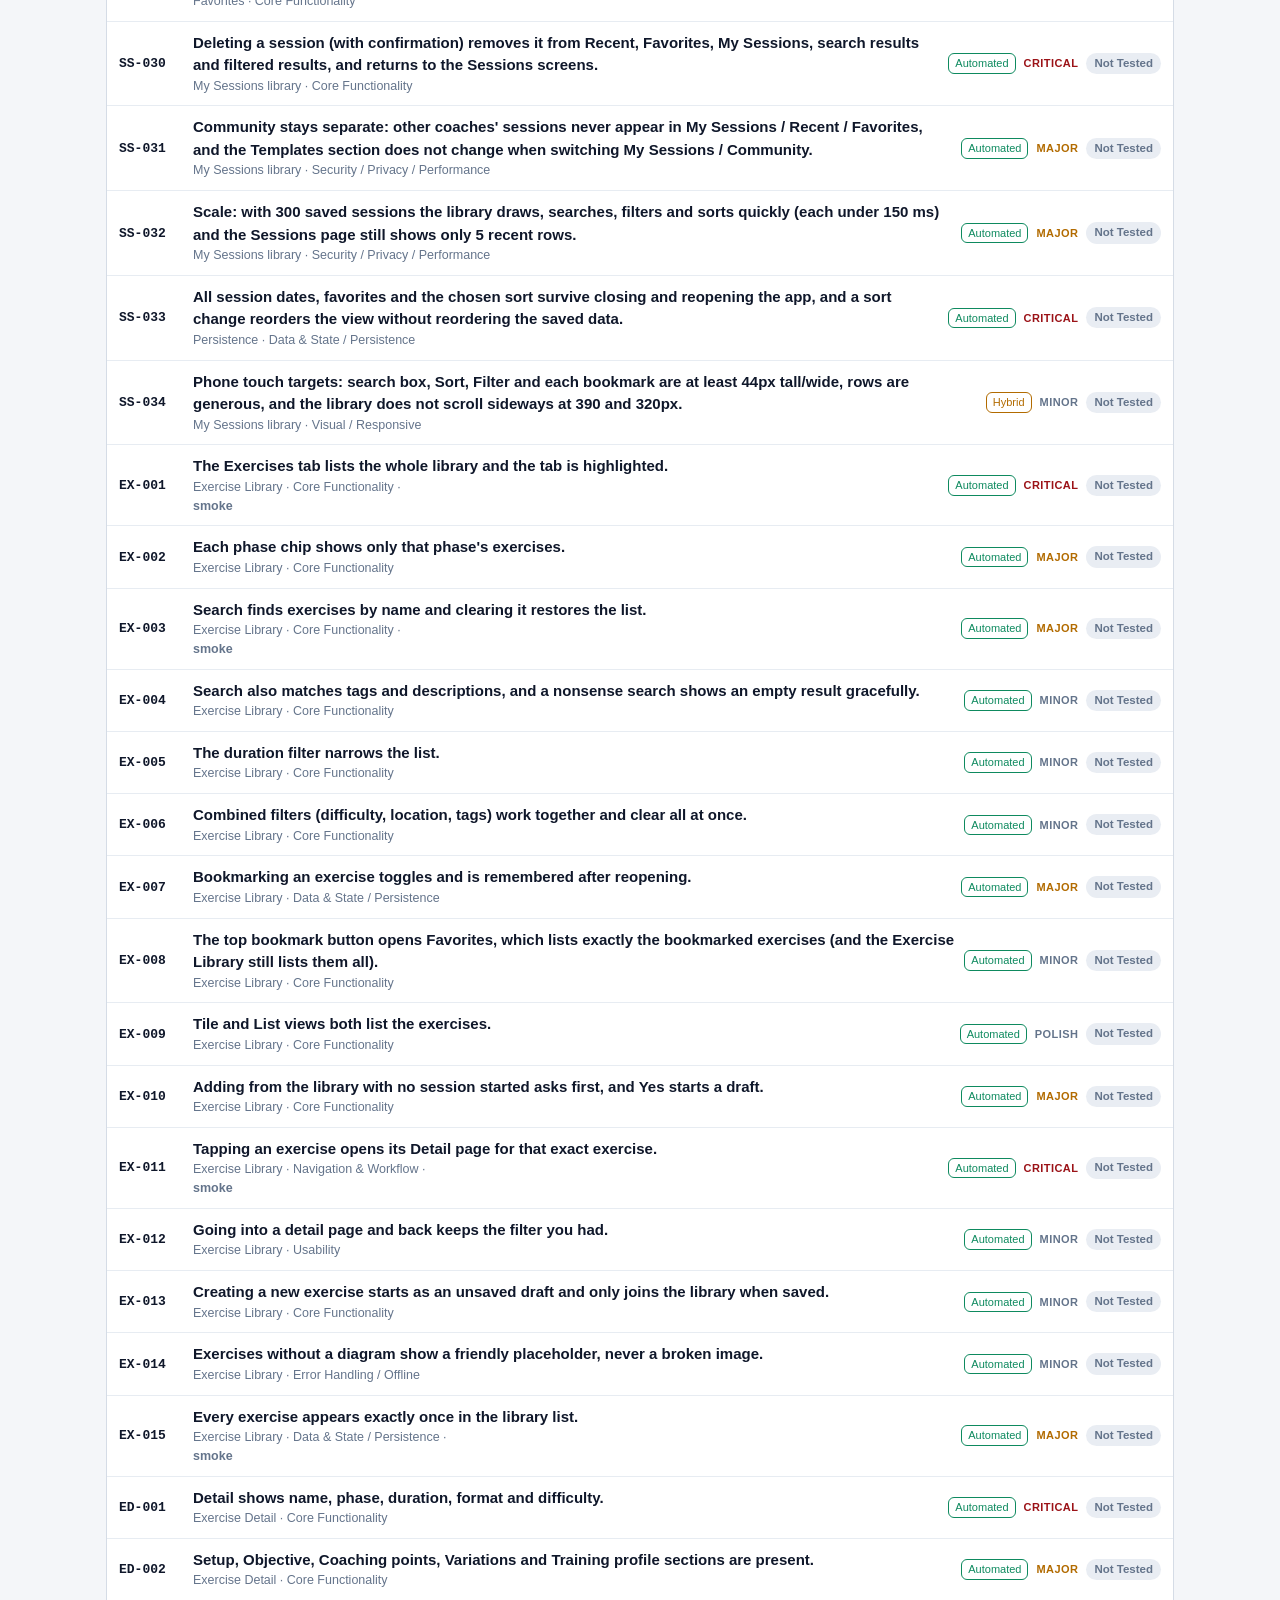
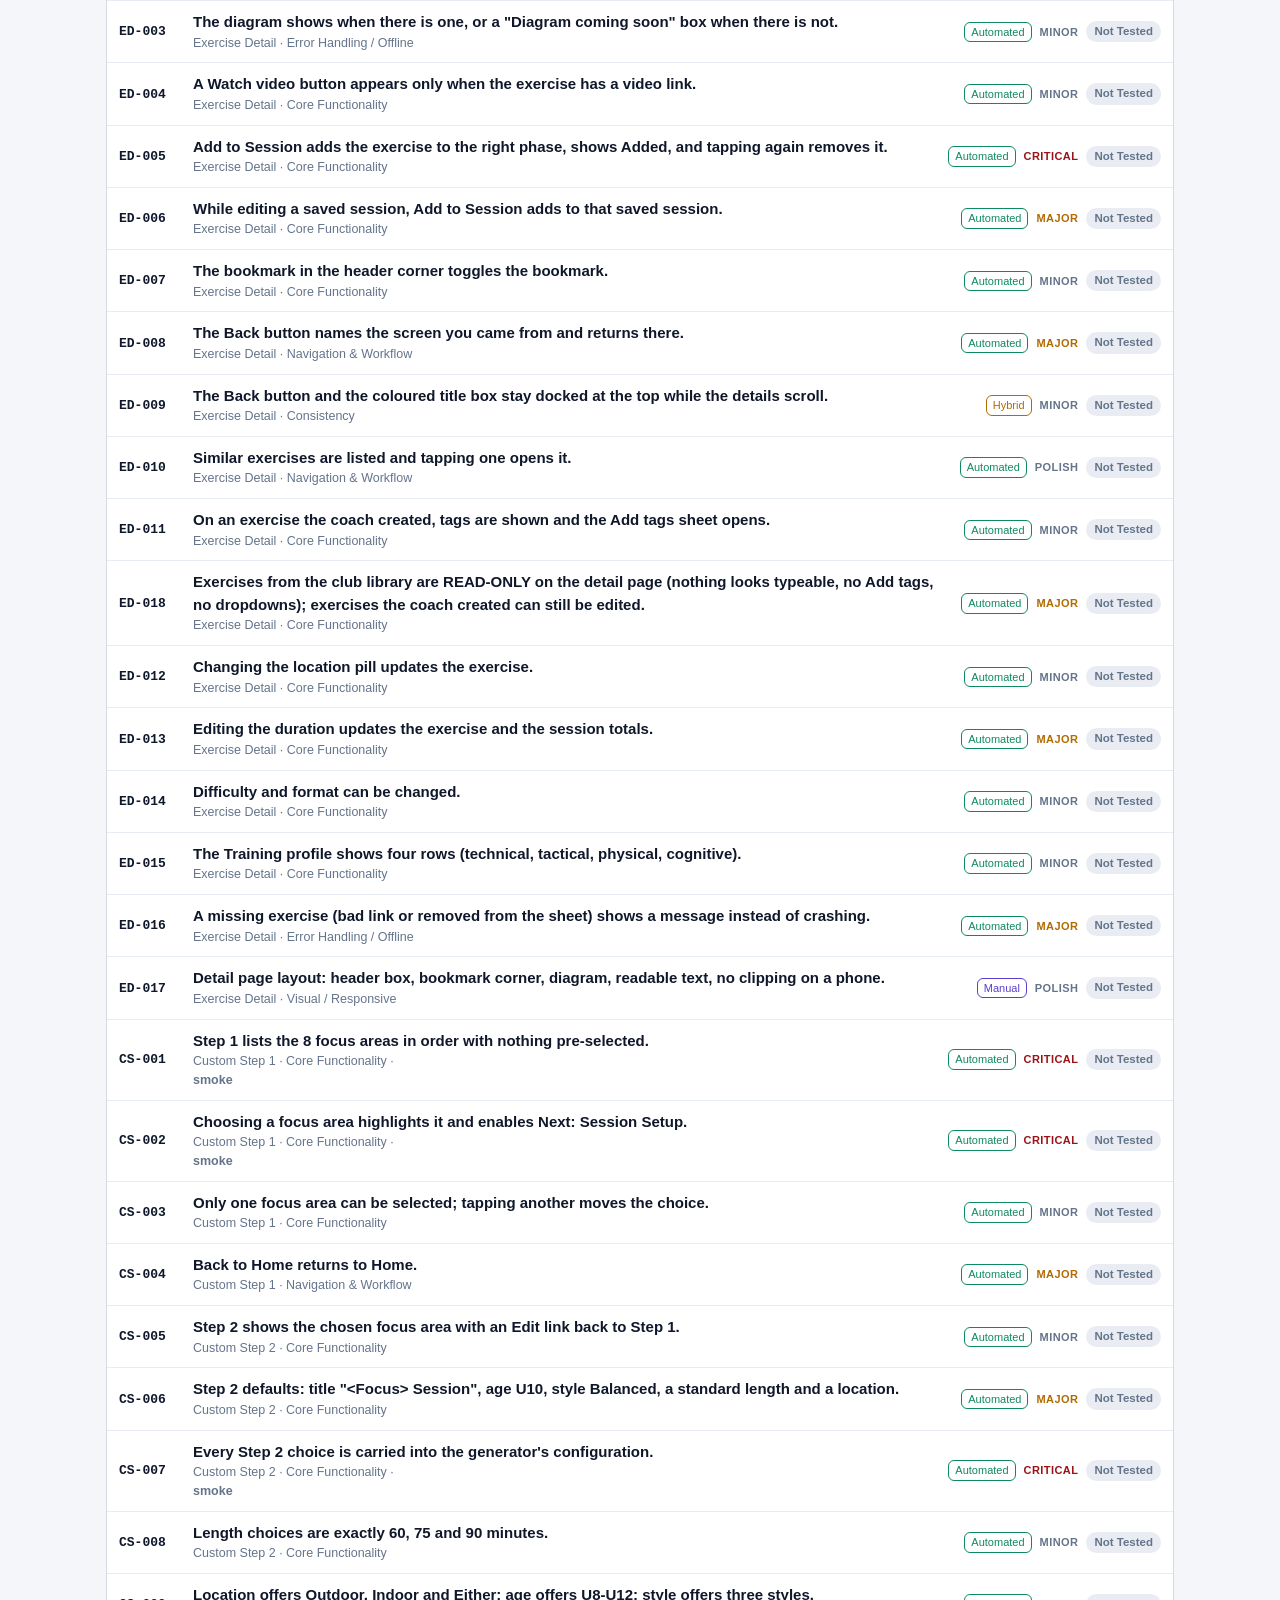
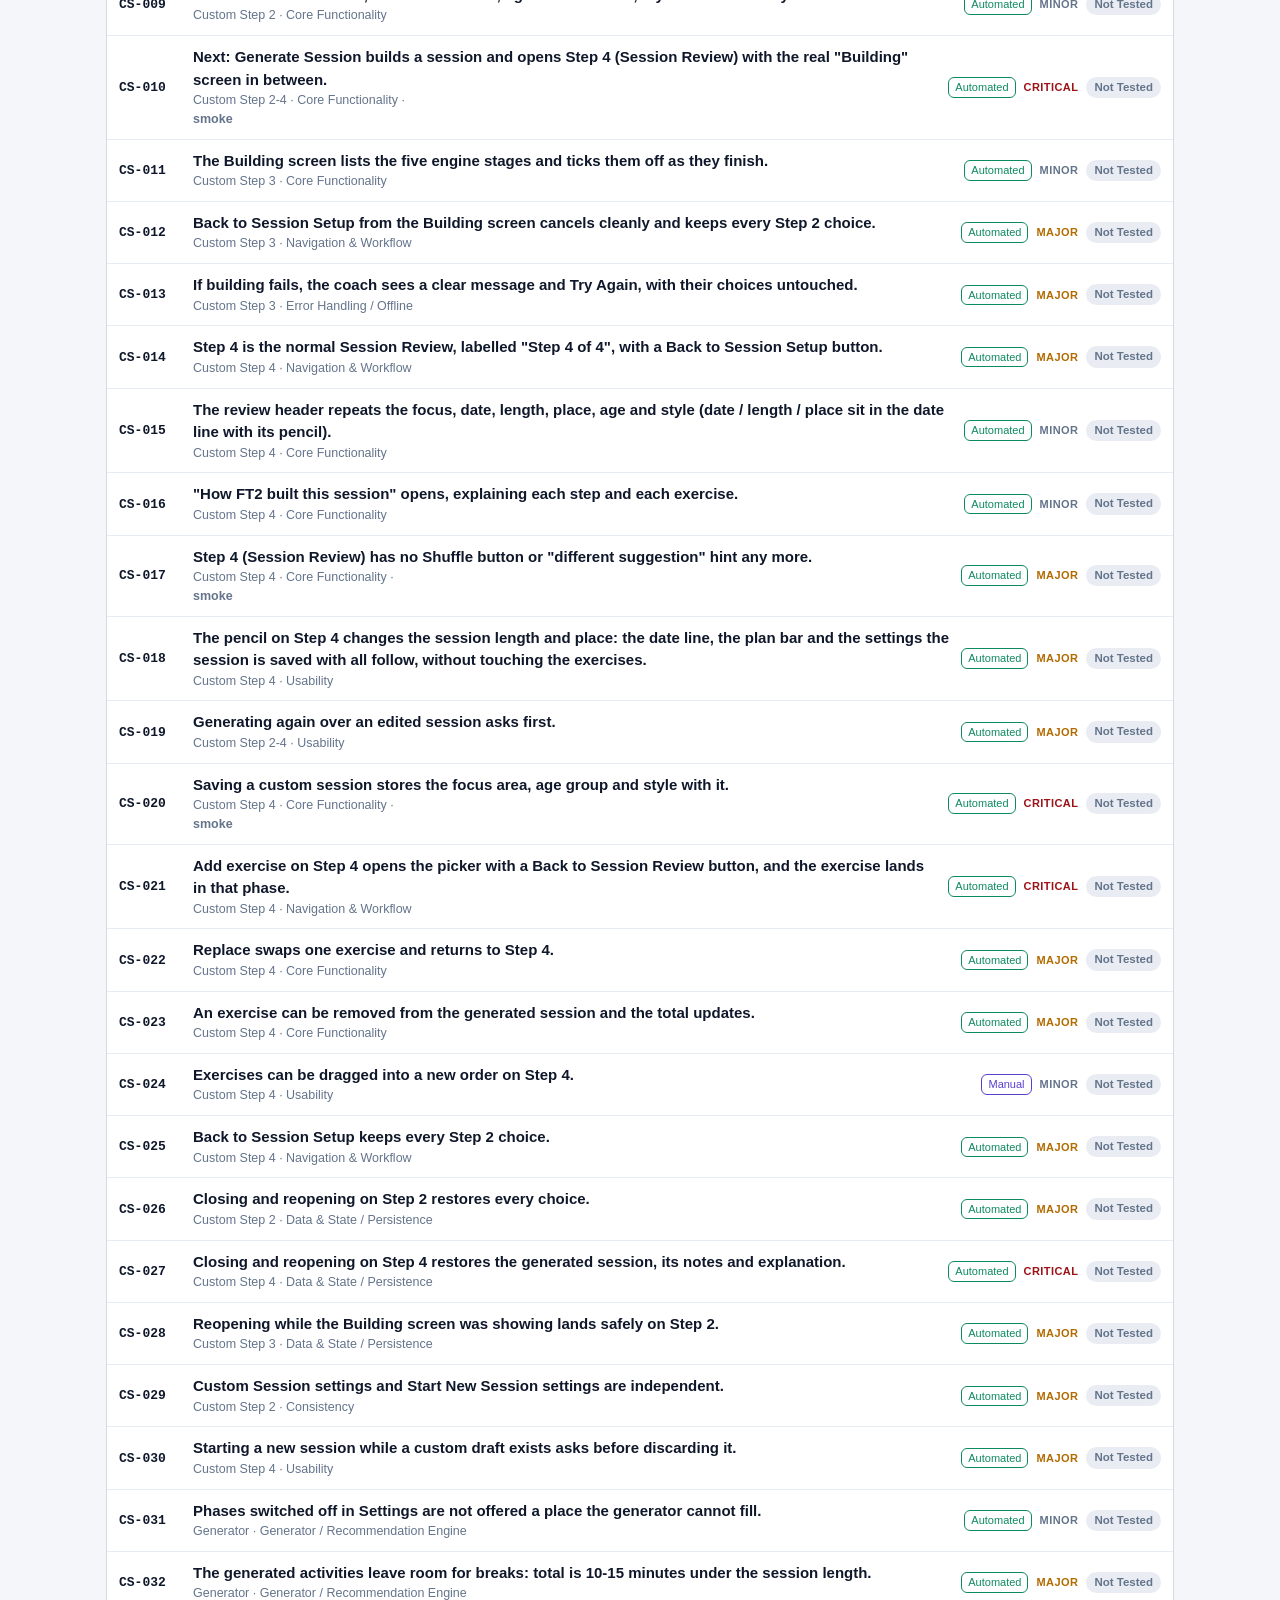
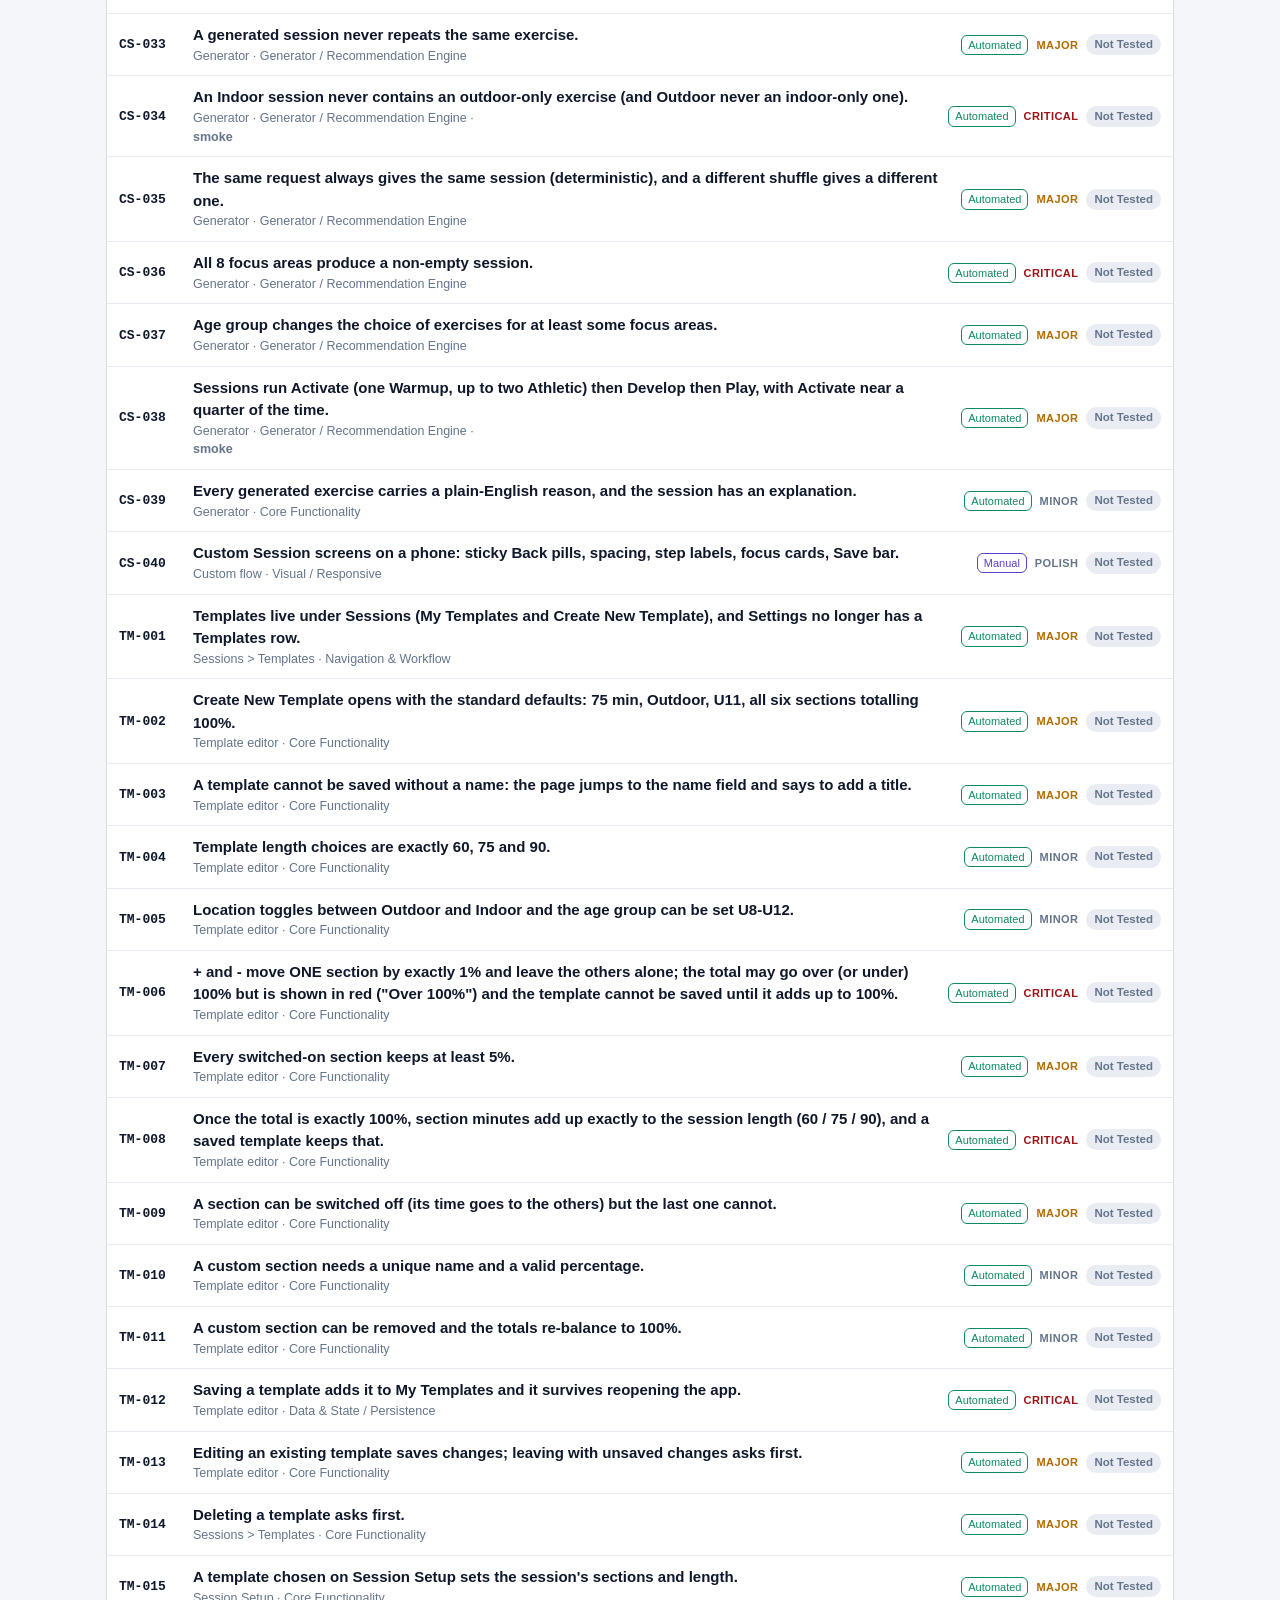
==== commit 425cbd8c: "App quietly records how coaches use it, ready for club administrator reports Nothing looks different" ====
--- a/qa/index.html
+++ b/qa/index.html
@@ -199,7 +199,7 @@
 <script>
 /* Load the QA scripts fresh every time (never a stale cached copy), in order. */
 (function(){
-  var files = ['qa-core.js','qa-server.js','qa-tests-1.js','qa-tests-2.js','qa-tests-3.js','qa-tests-4.js','qa-tests-5.js','qa-tests-6.js','qa-tests-7.js','qa-tests-8.js','qa-tests-9.js','qa-ui.js'], i = 0, t = Date.now();
+  var files = ['qa-core.js','qa-server.js','qa-tests-1.js','qa-tests-2.js','qa-tests-3.js','qa-tests-4.js','qa-tests-5.js','qa-tests-6.js','qa-tests-7.js','qa-tests-8.js','qa-tests-9.js','qa-tests-10.js','qa-ui.js'], i = 0, t = Date.now();
   (function next(){
     if(i >= files.length) return;
     var s = document.createElement('script'); s.src = files[i++] + '?t=' + t; s.onload = next;
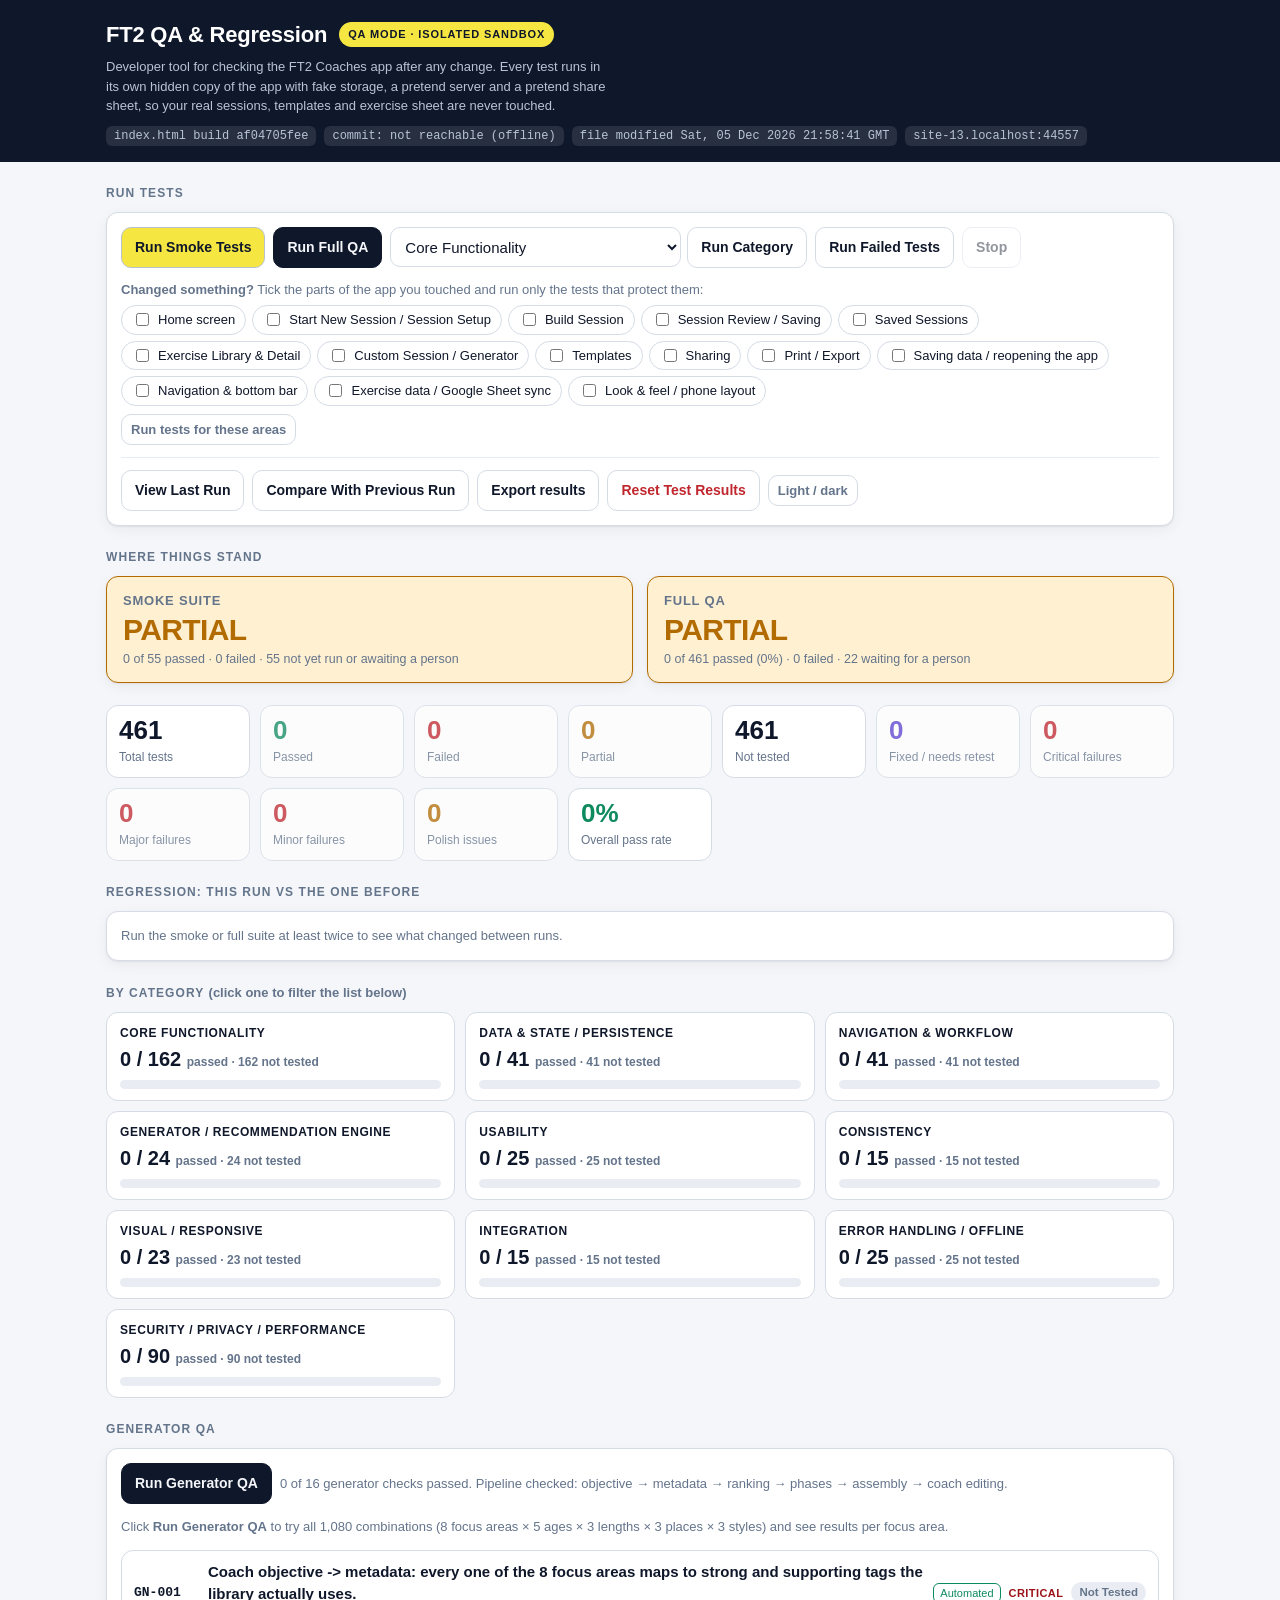
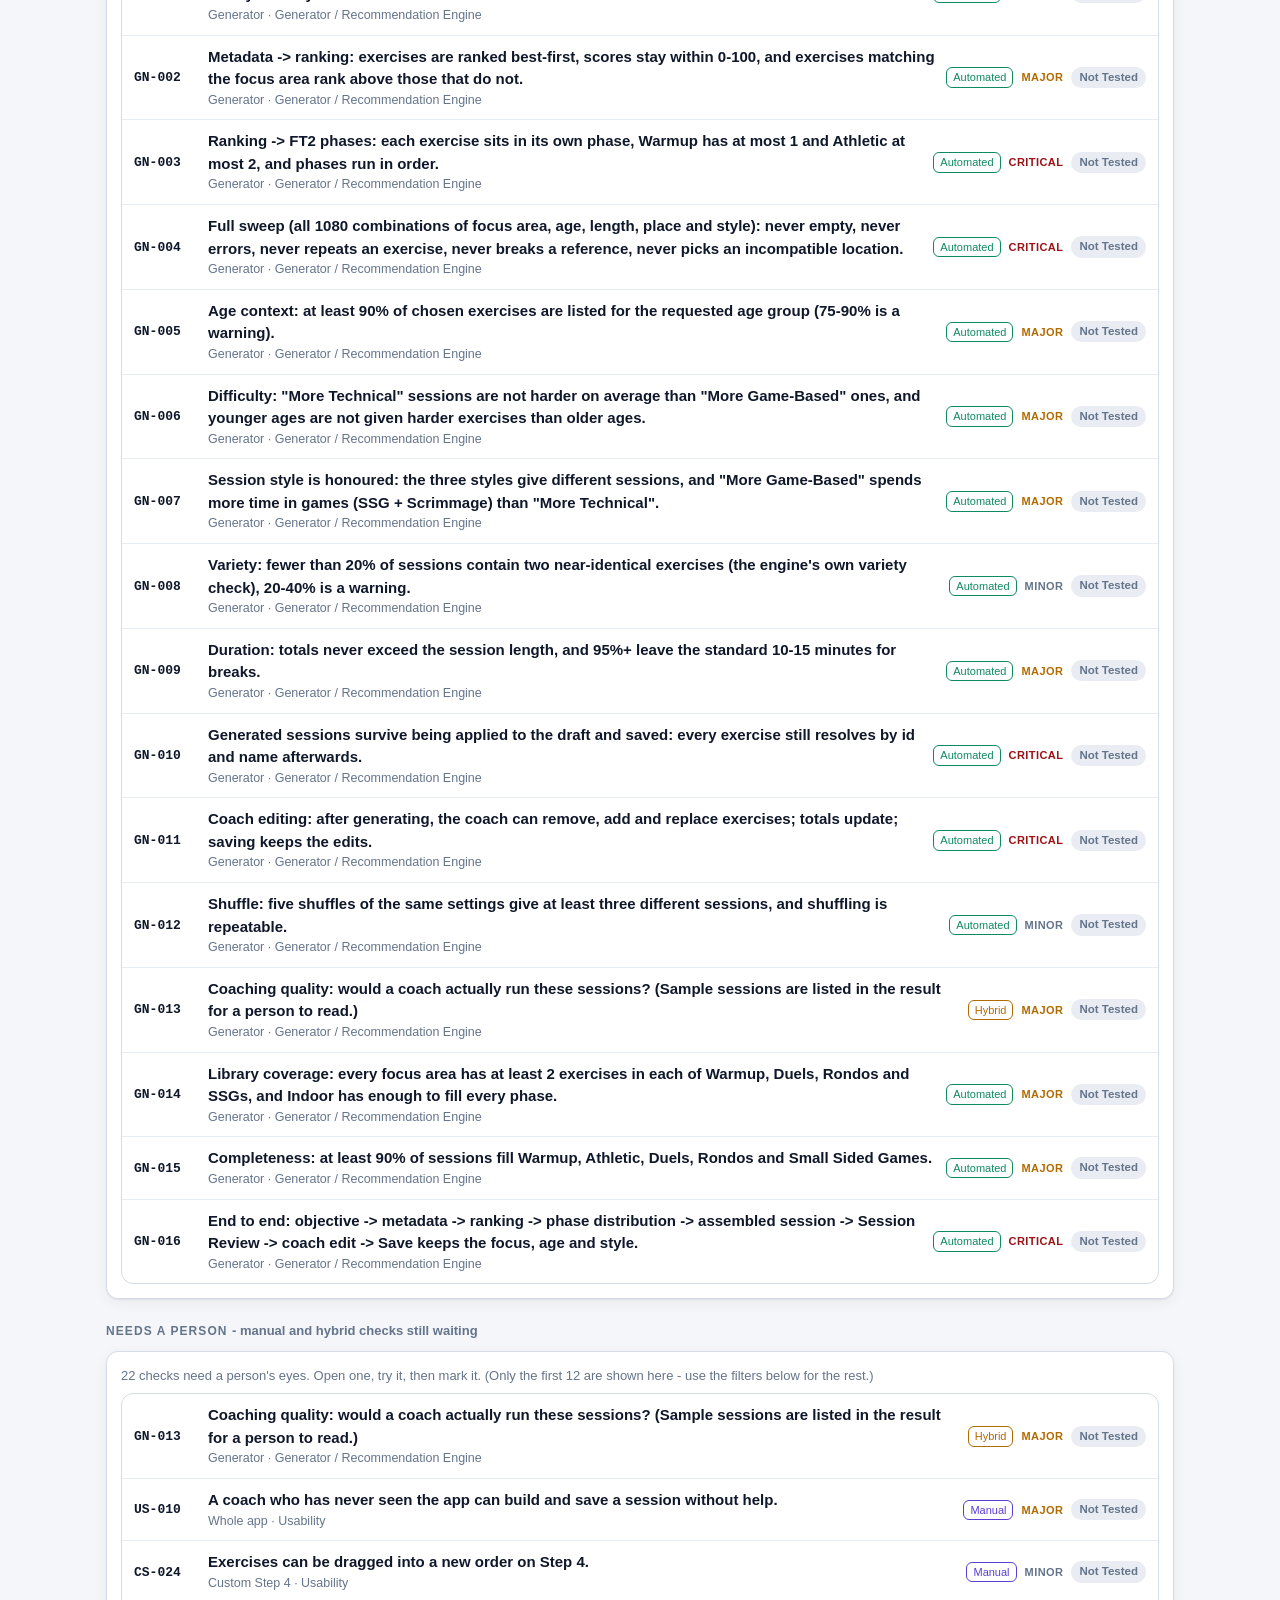
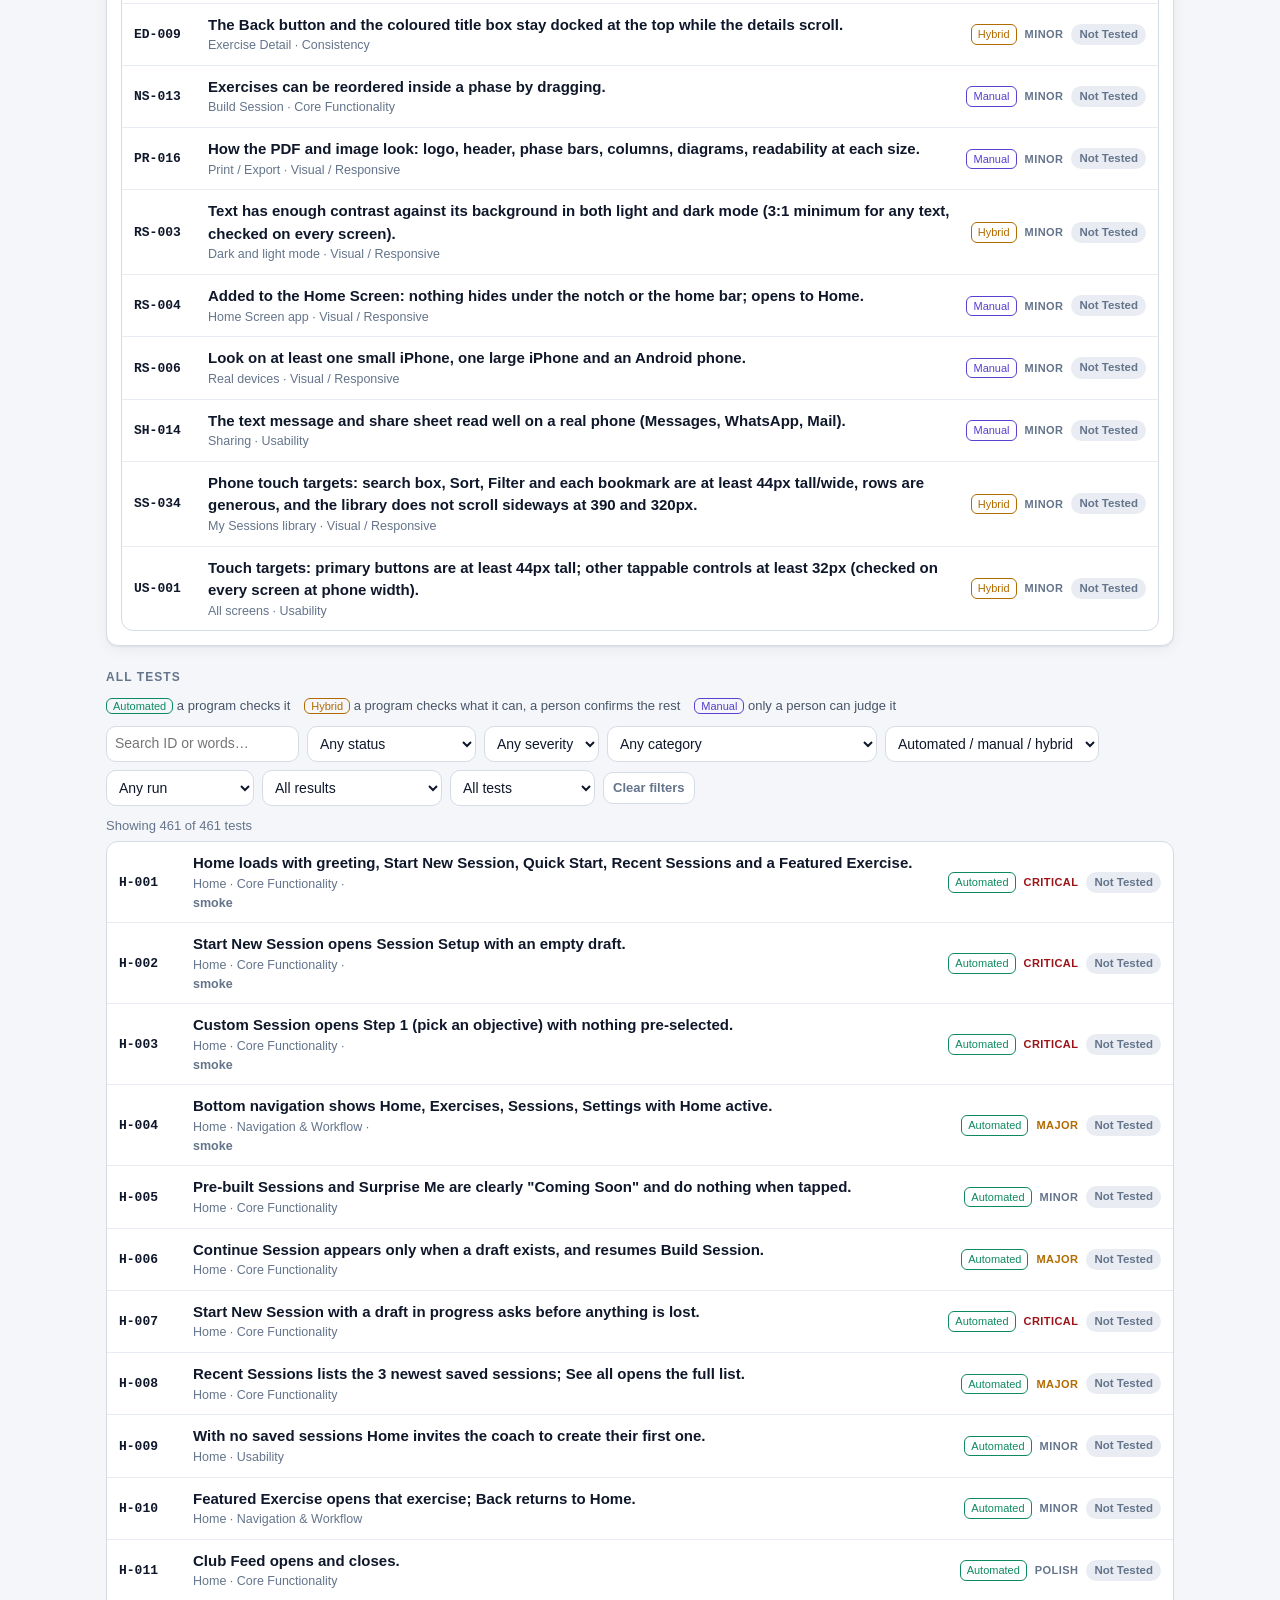
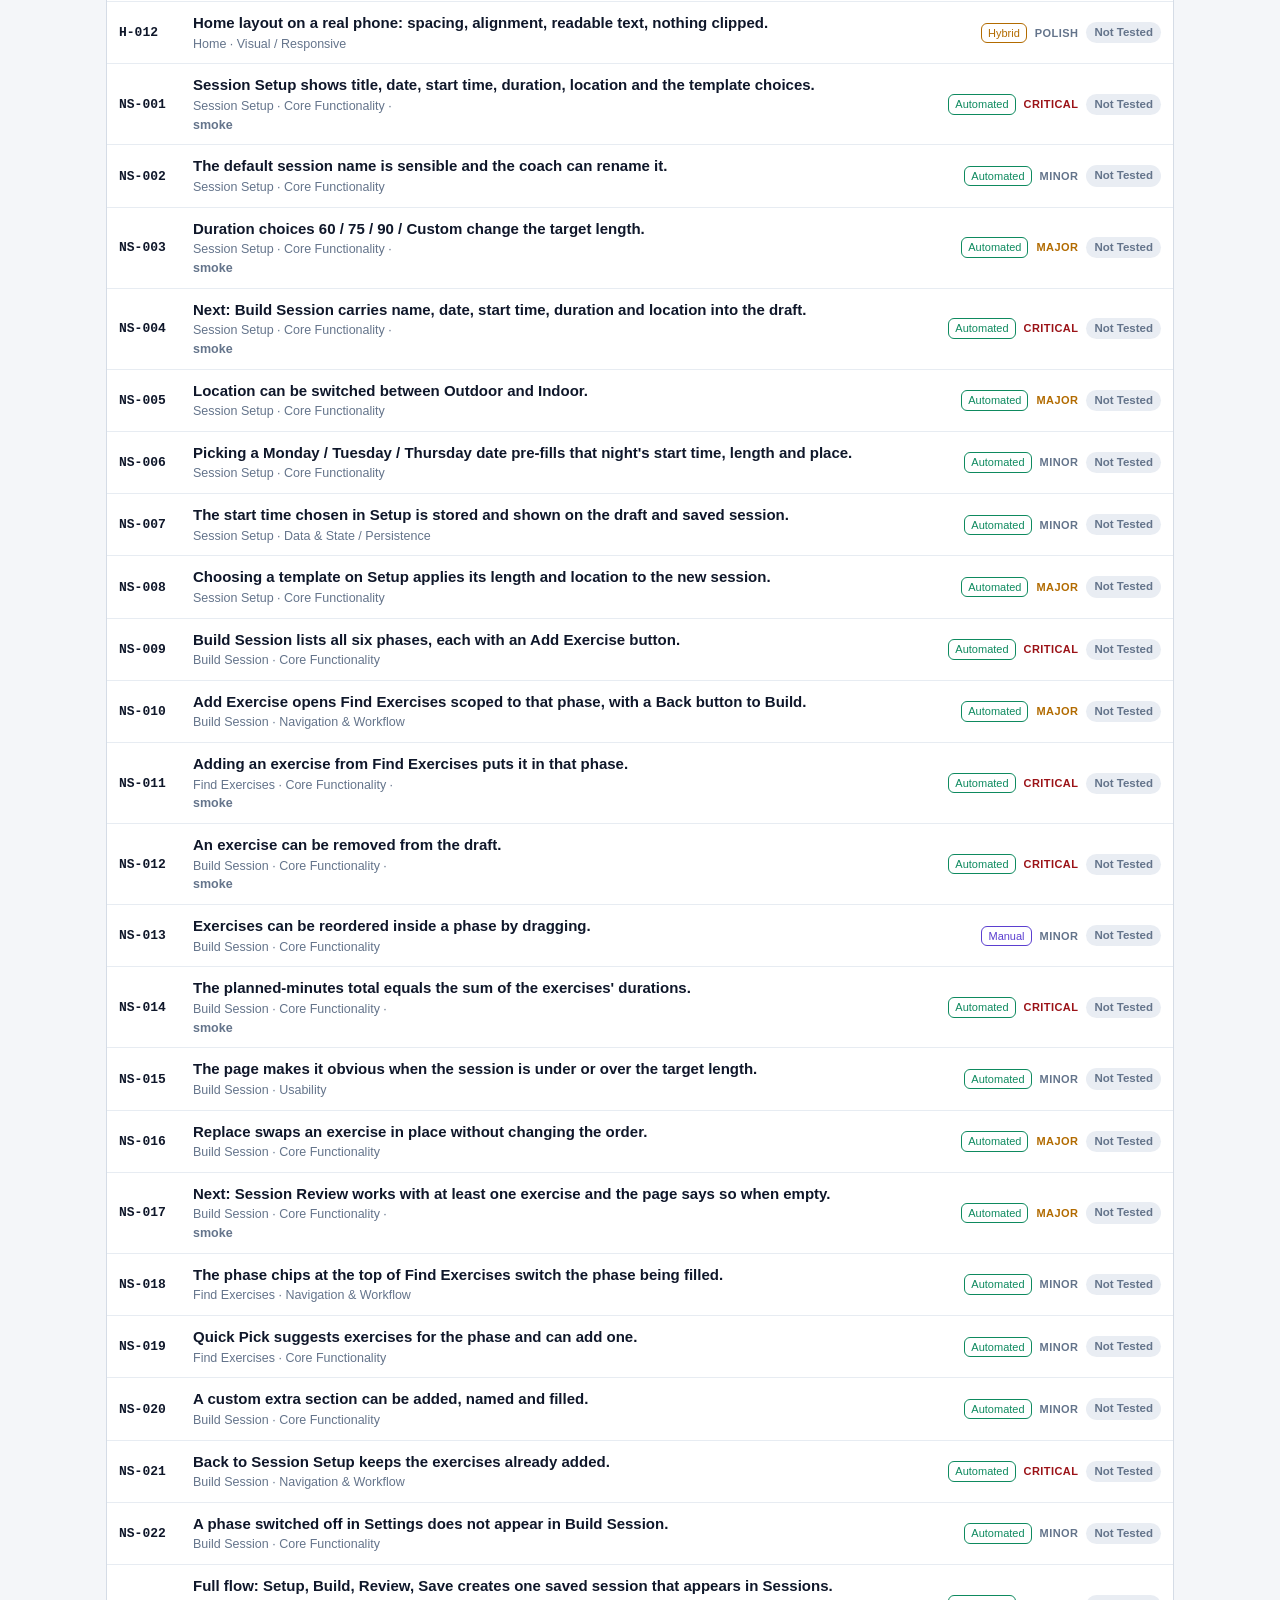
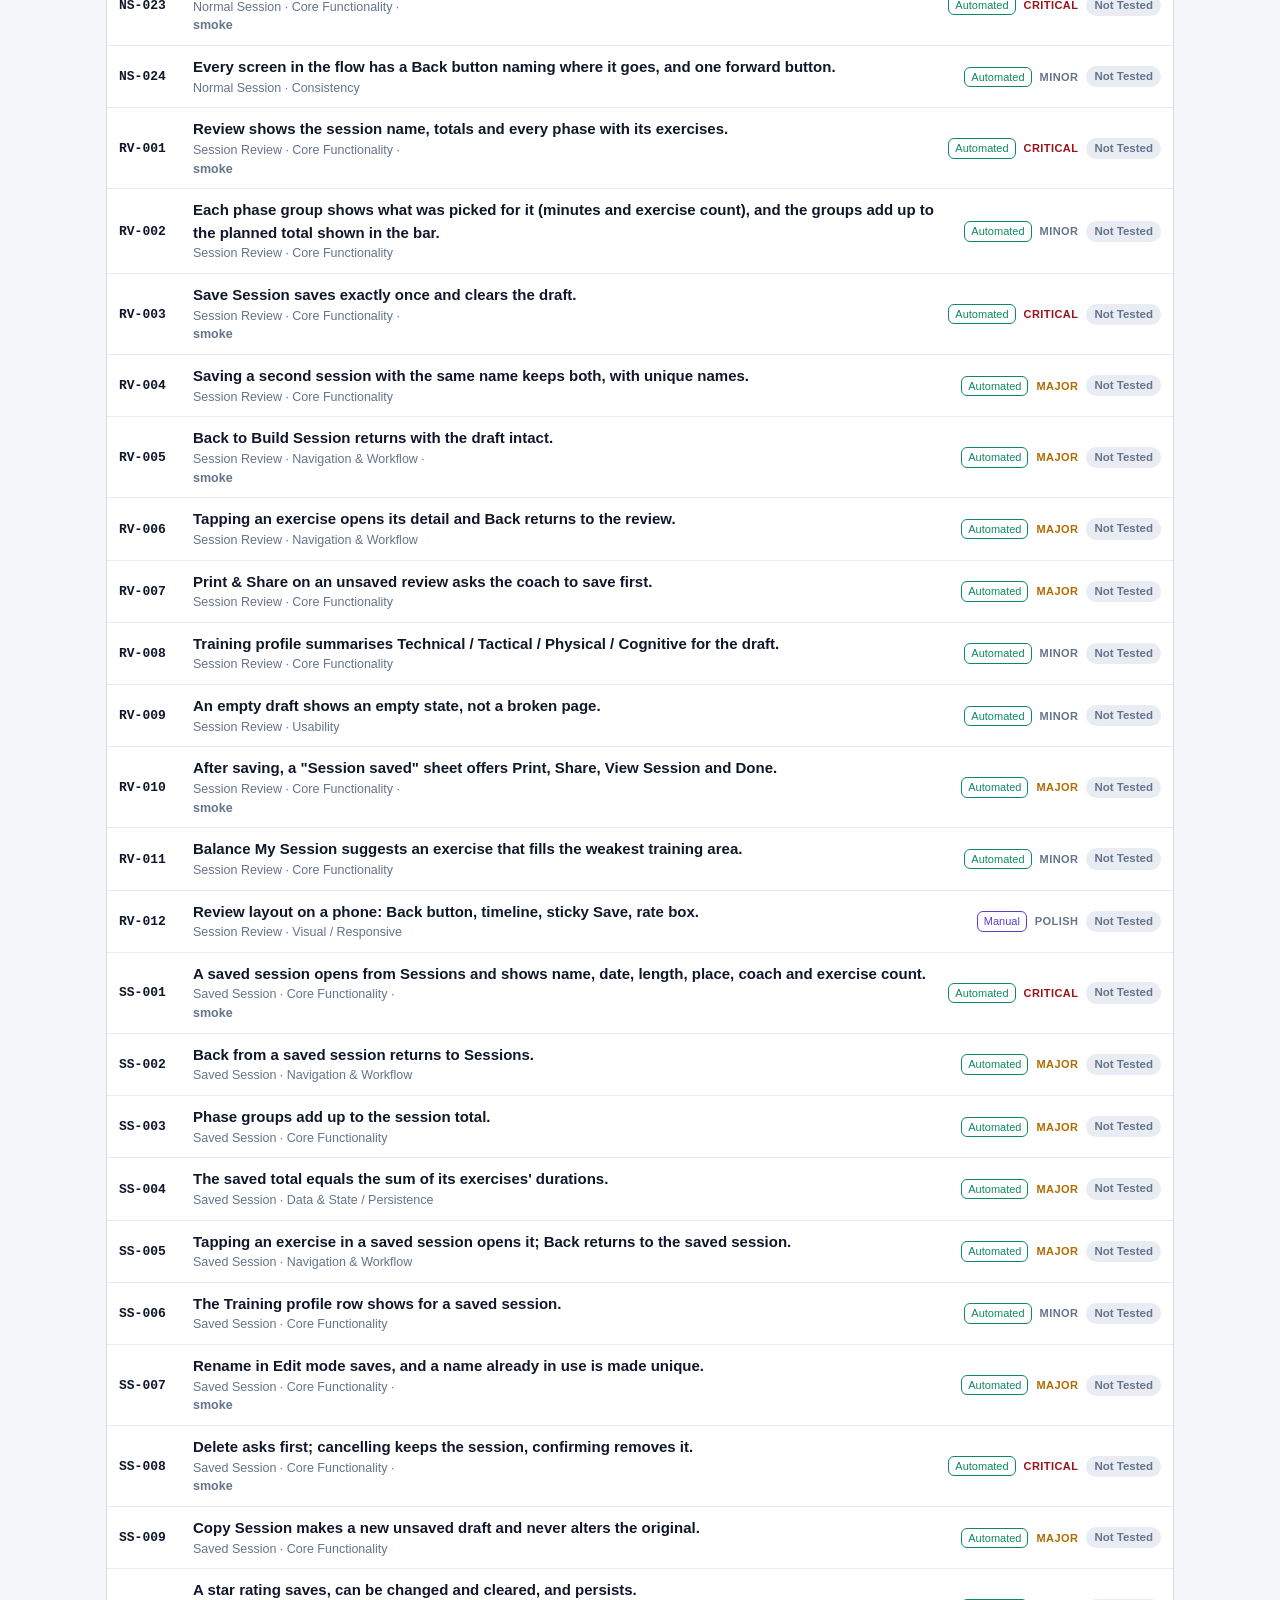
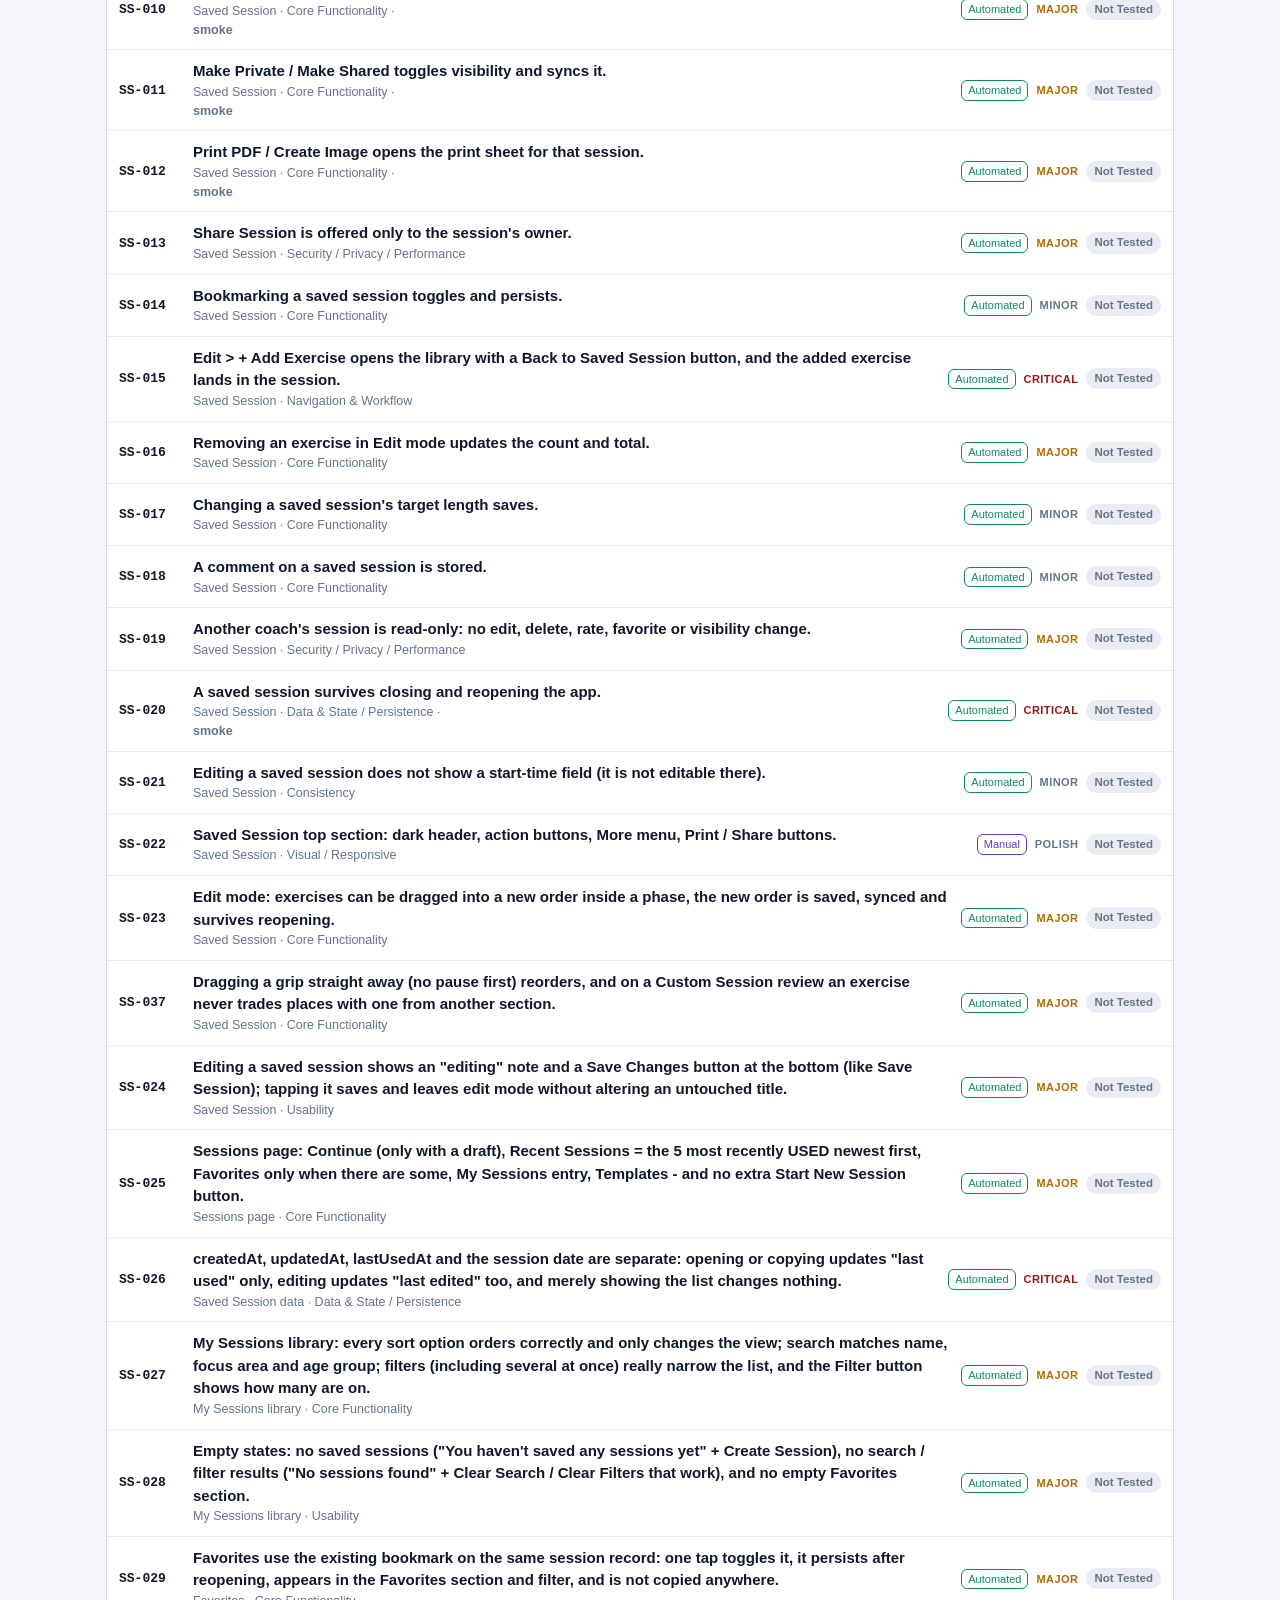
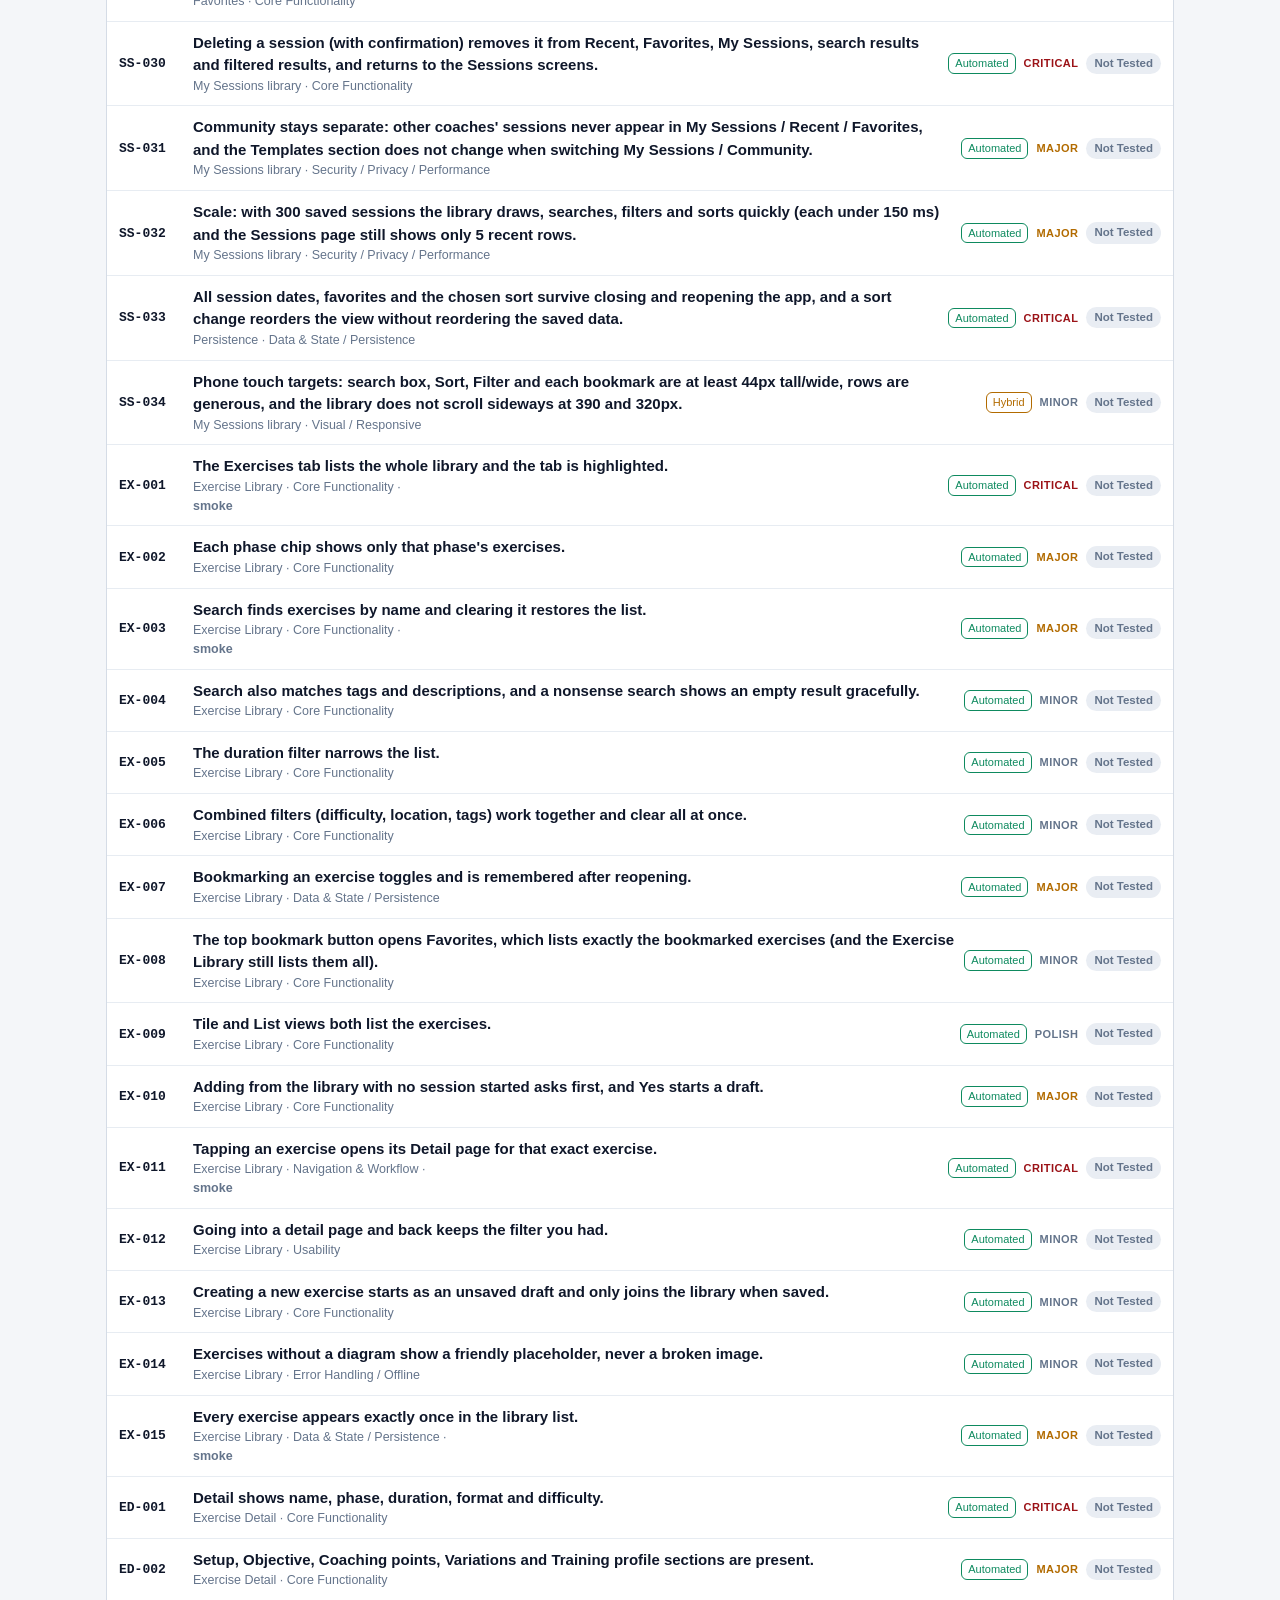
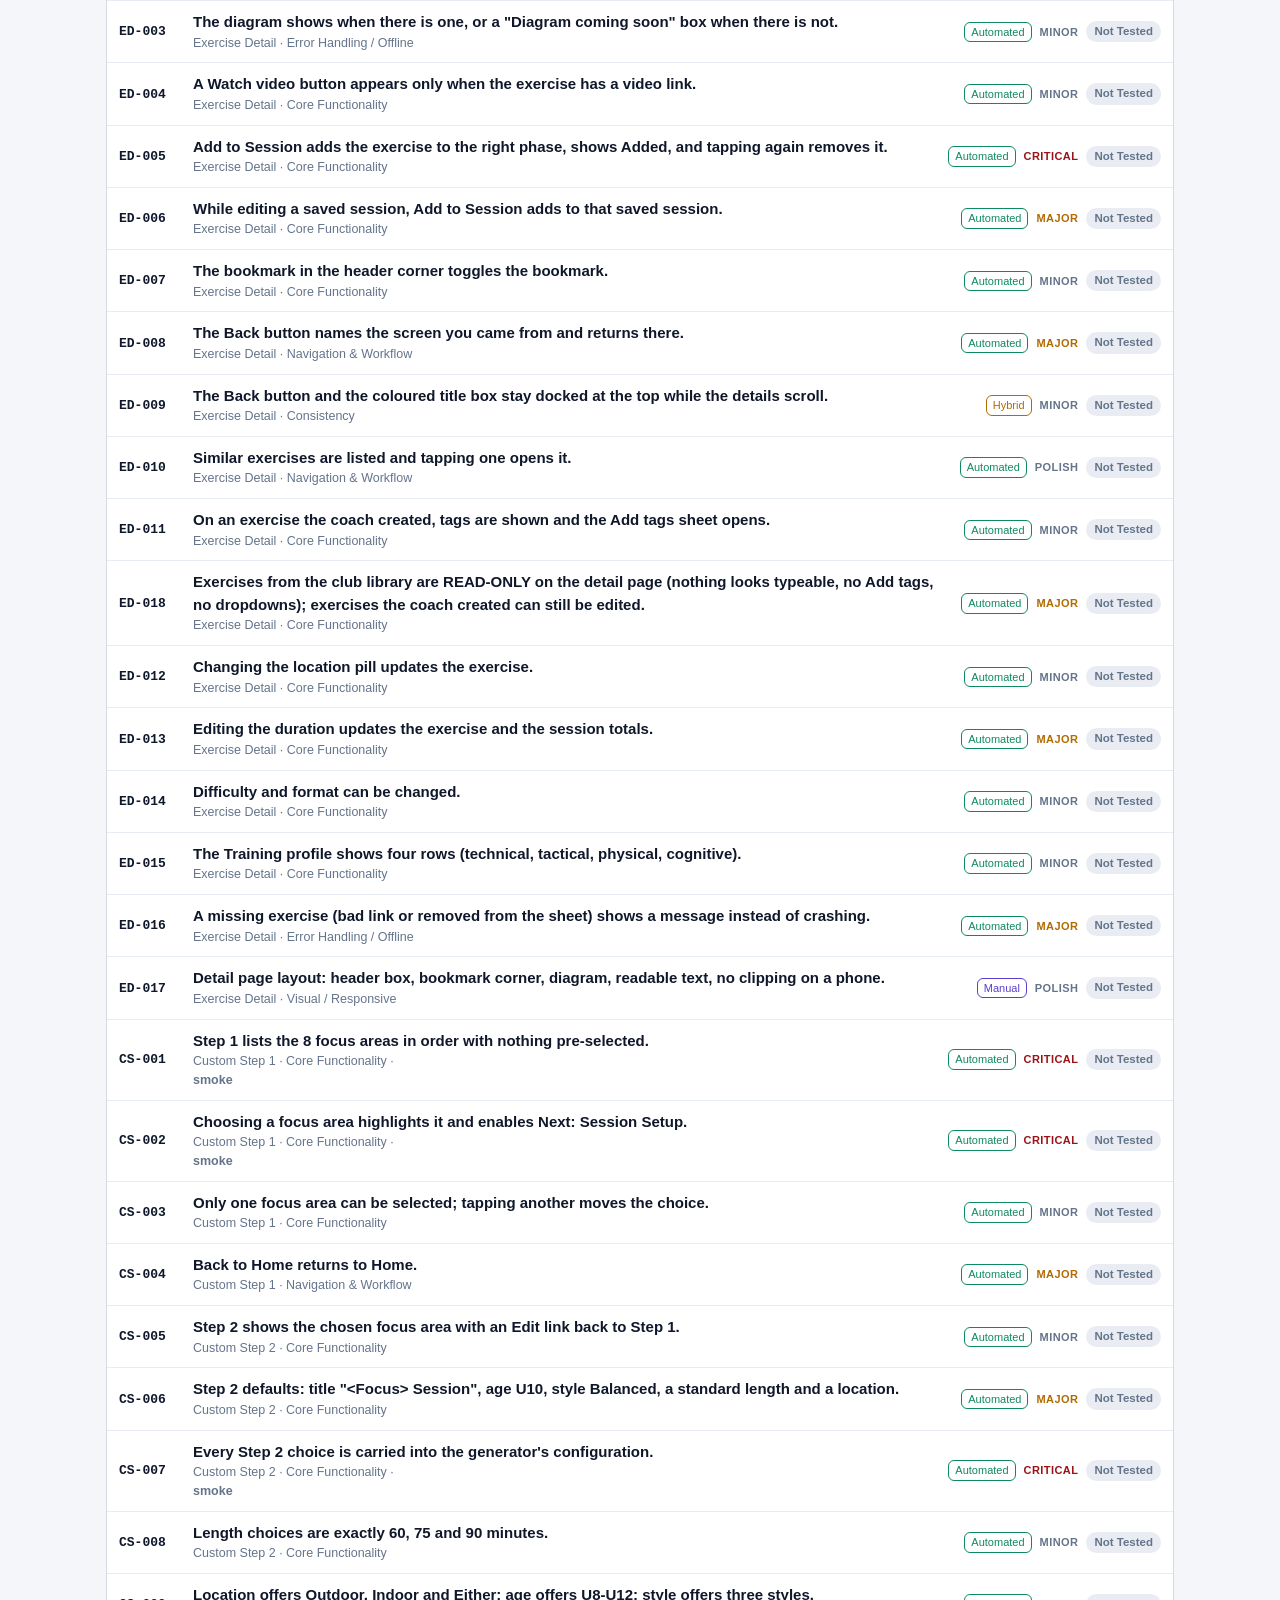
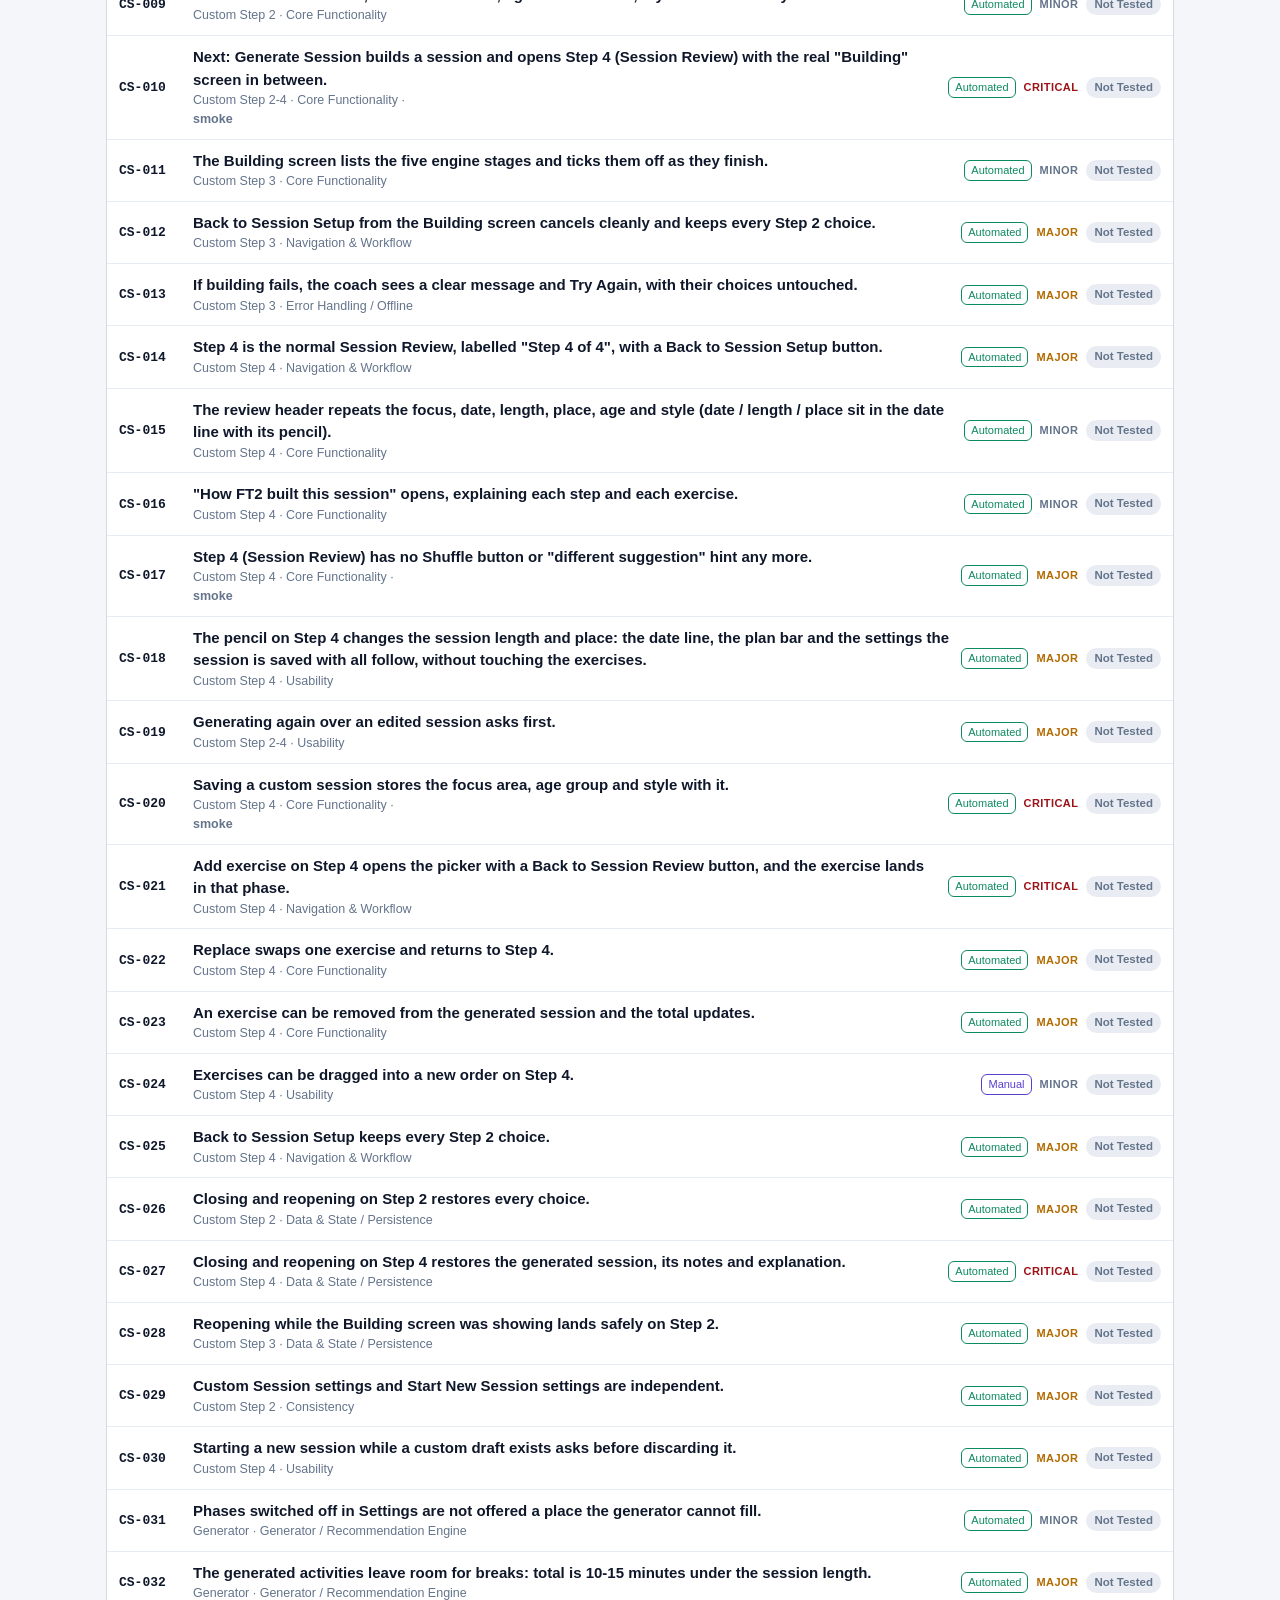
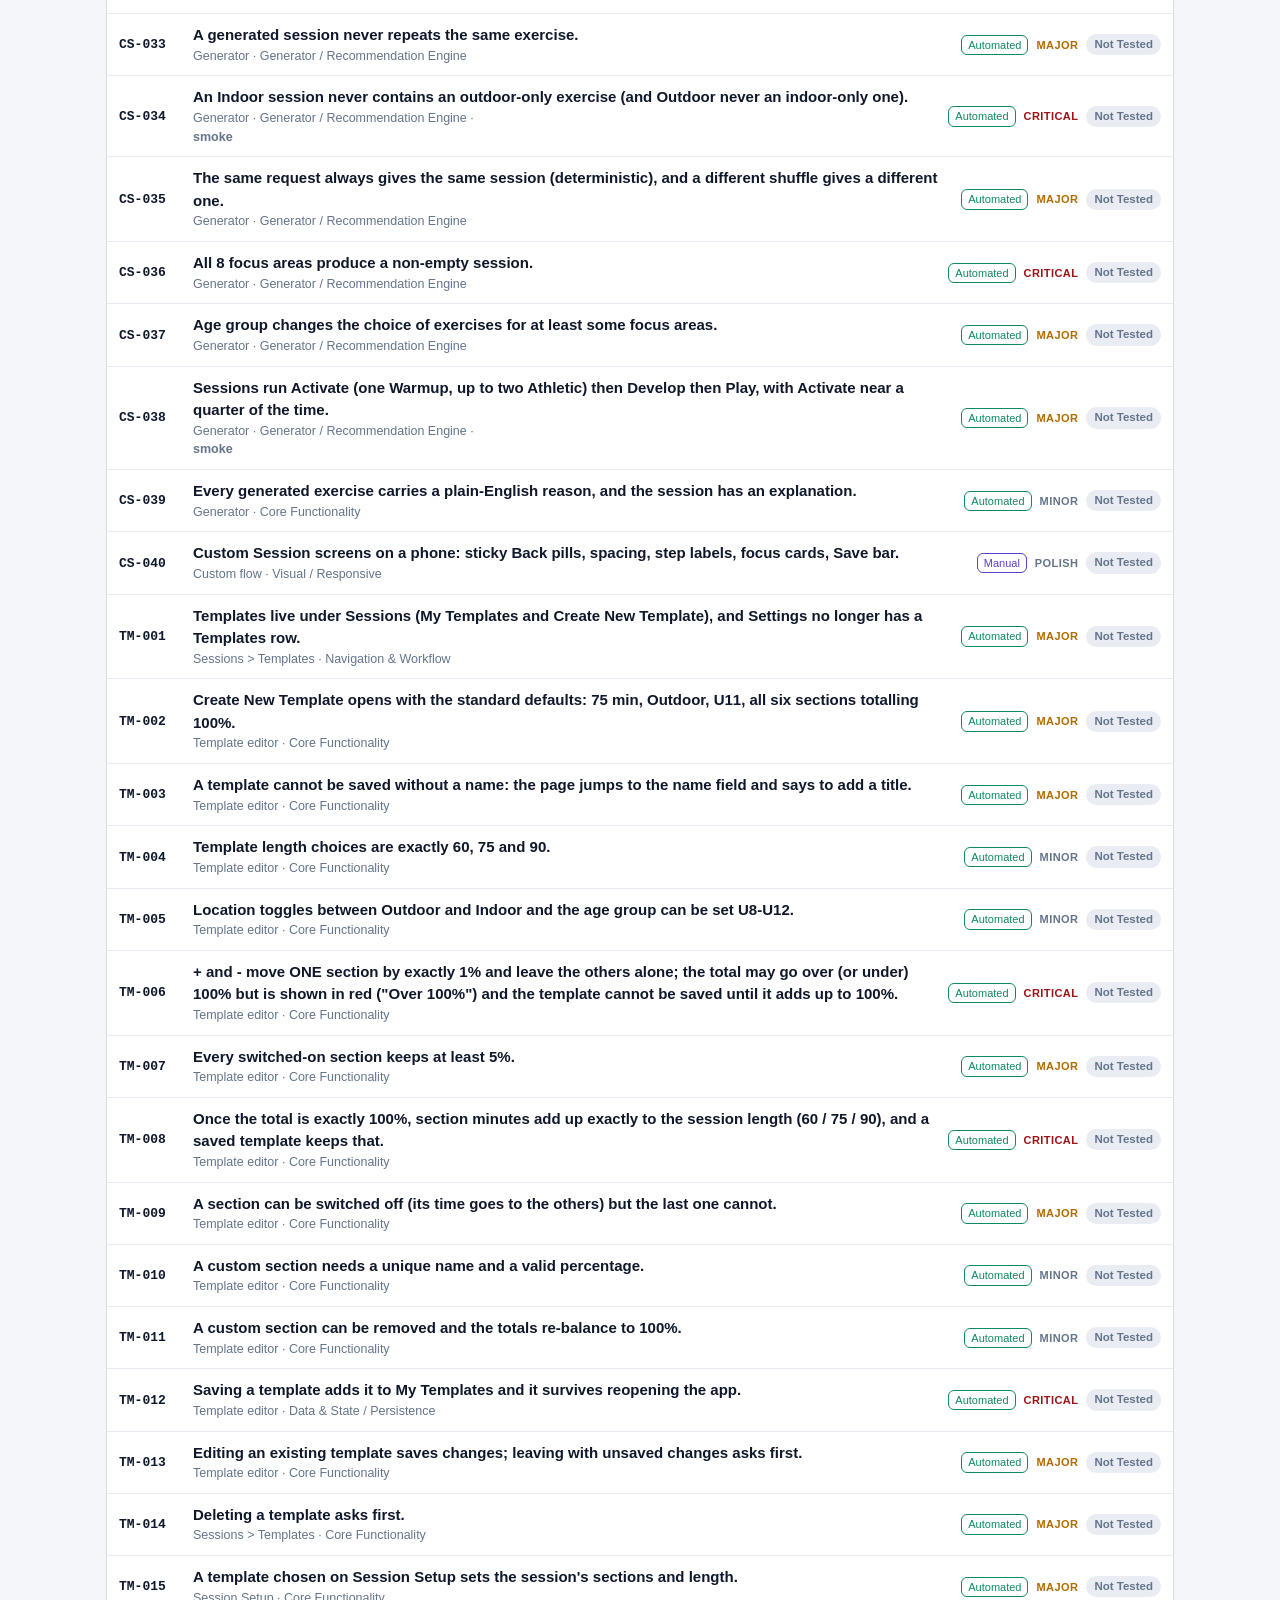
==== commit 164f235c: "Club administrators get an Admin Dashboard in Settings showing how coaches use the app Coaches liste" ====
--- a/qa/index.html
+++ b/qa/index.html
@@ -199,7 +199,7 @@
 <script>
 /* Load the QA scripts fresh every time (never a stale cached copy), in order. */
 (function(){
-  var files = ['qa-core.js','qa-server.js','qa-tests-1.js','qa-tests-2.js','qa-tests-3.js','qa-tests-4.js','qa-tests-5.js','qa-tests-6.js','qa-tests-7.js','qa-tests-8.js','qa-tests-9.js','qa-tests-10.js','qa-ui.js'], i = 0, t = Date.now();
+  var files = ['qa-core.js','qa-server.js','qa-tests-1.js','qa-tests-2.js','qa-tests-3.js','qa-tests-4.js','qa-tests-5.js','qa-tests-6.js','qa-tests-7.js','qa-tests-8.js','qa-tests-9.js','qa-tests-10.js','qa-tests-11.js','qa-ui.js'], i = 0, t = Date.now();
   (function next(){
     if(i >= files.length) return;
     var s = document.createElement('script'); s.src = files[i++] + '?t=' + t; s.onload = next;
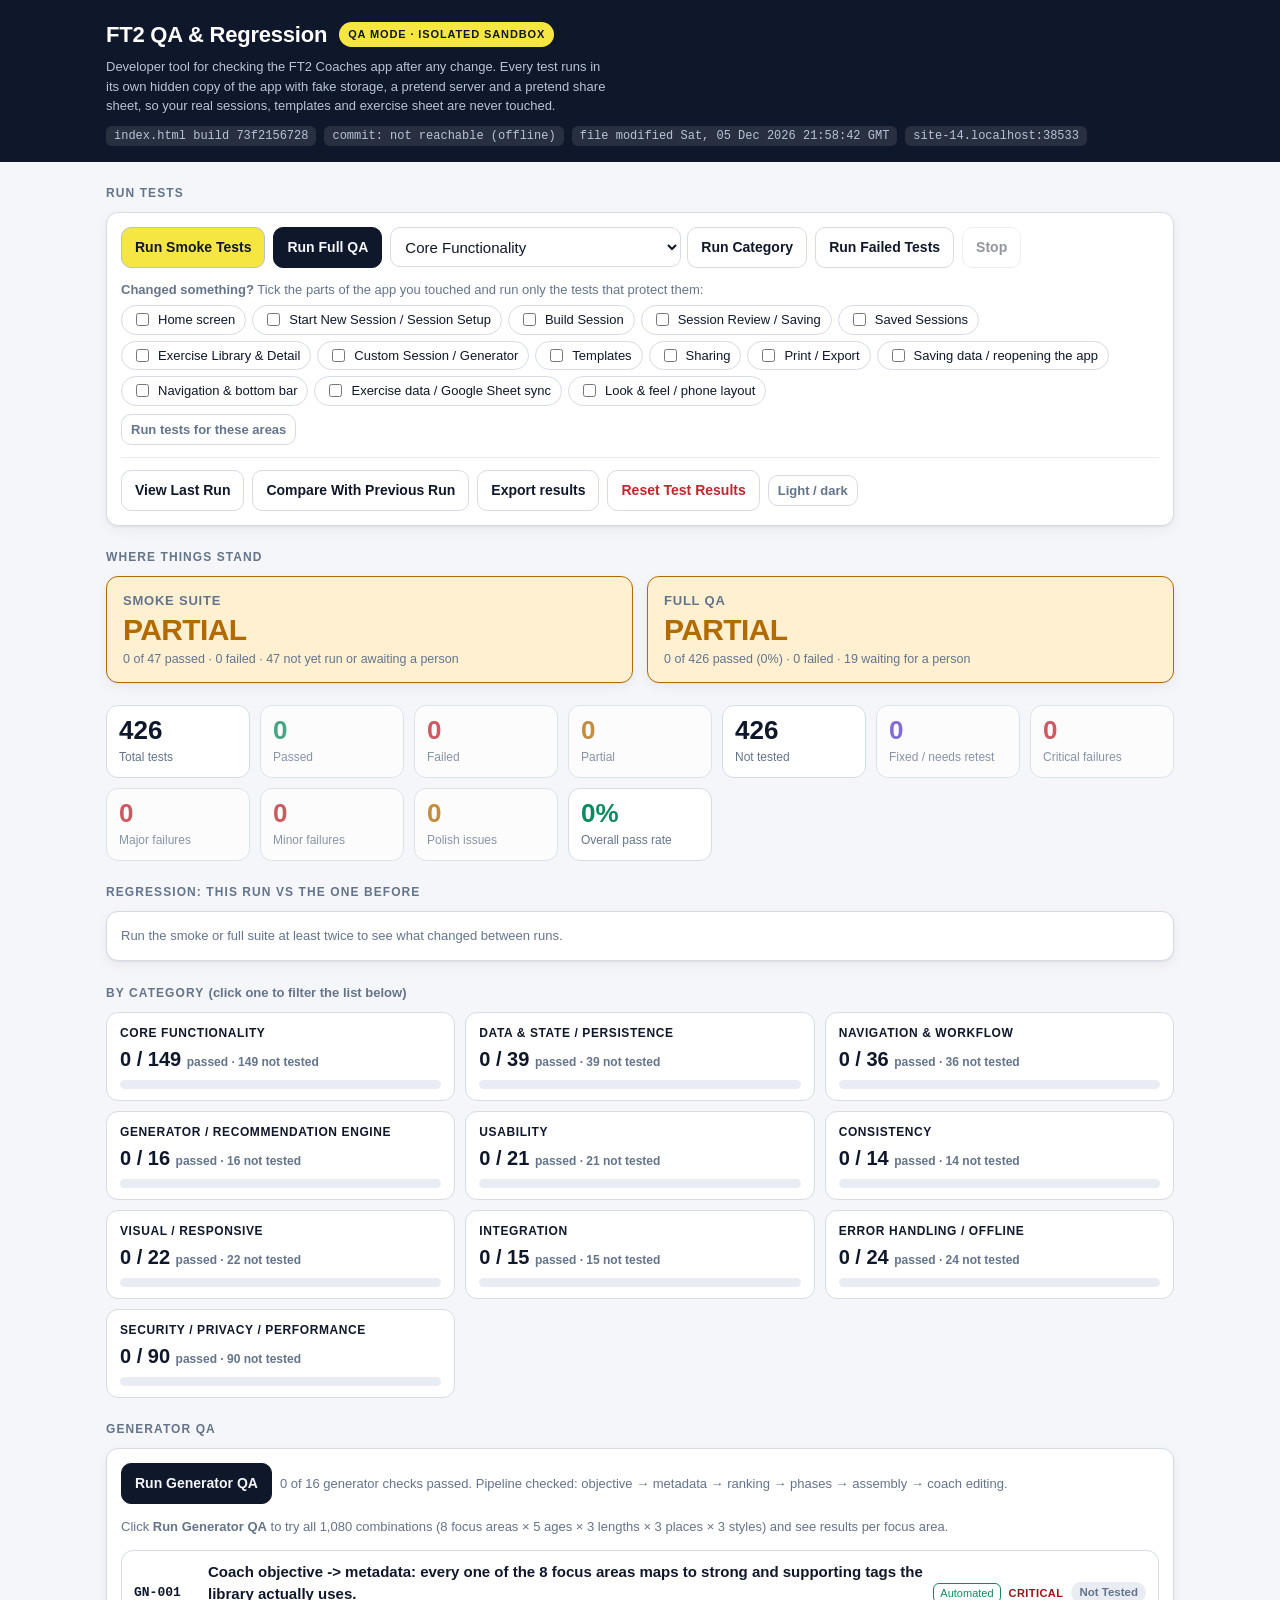
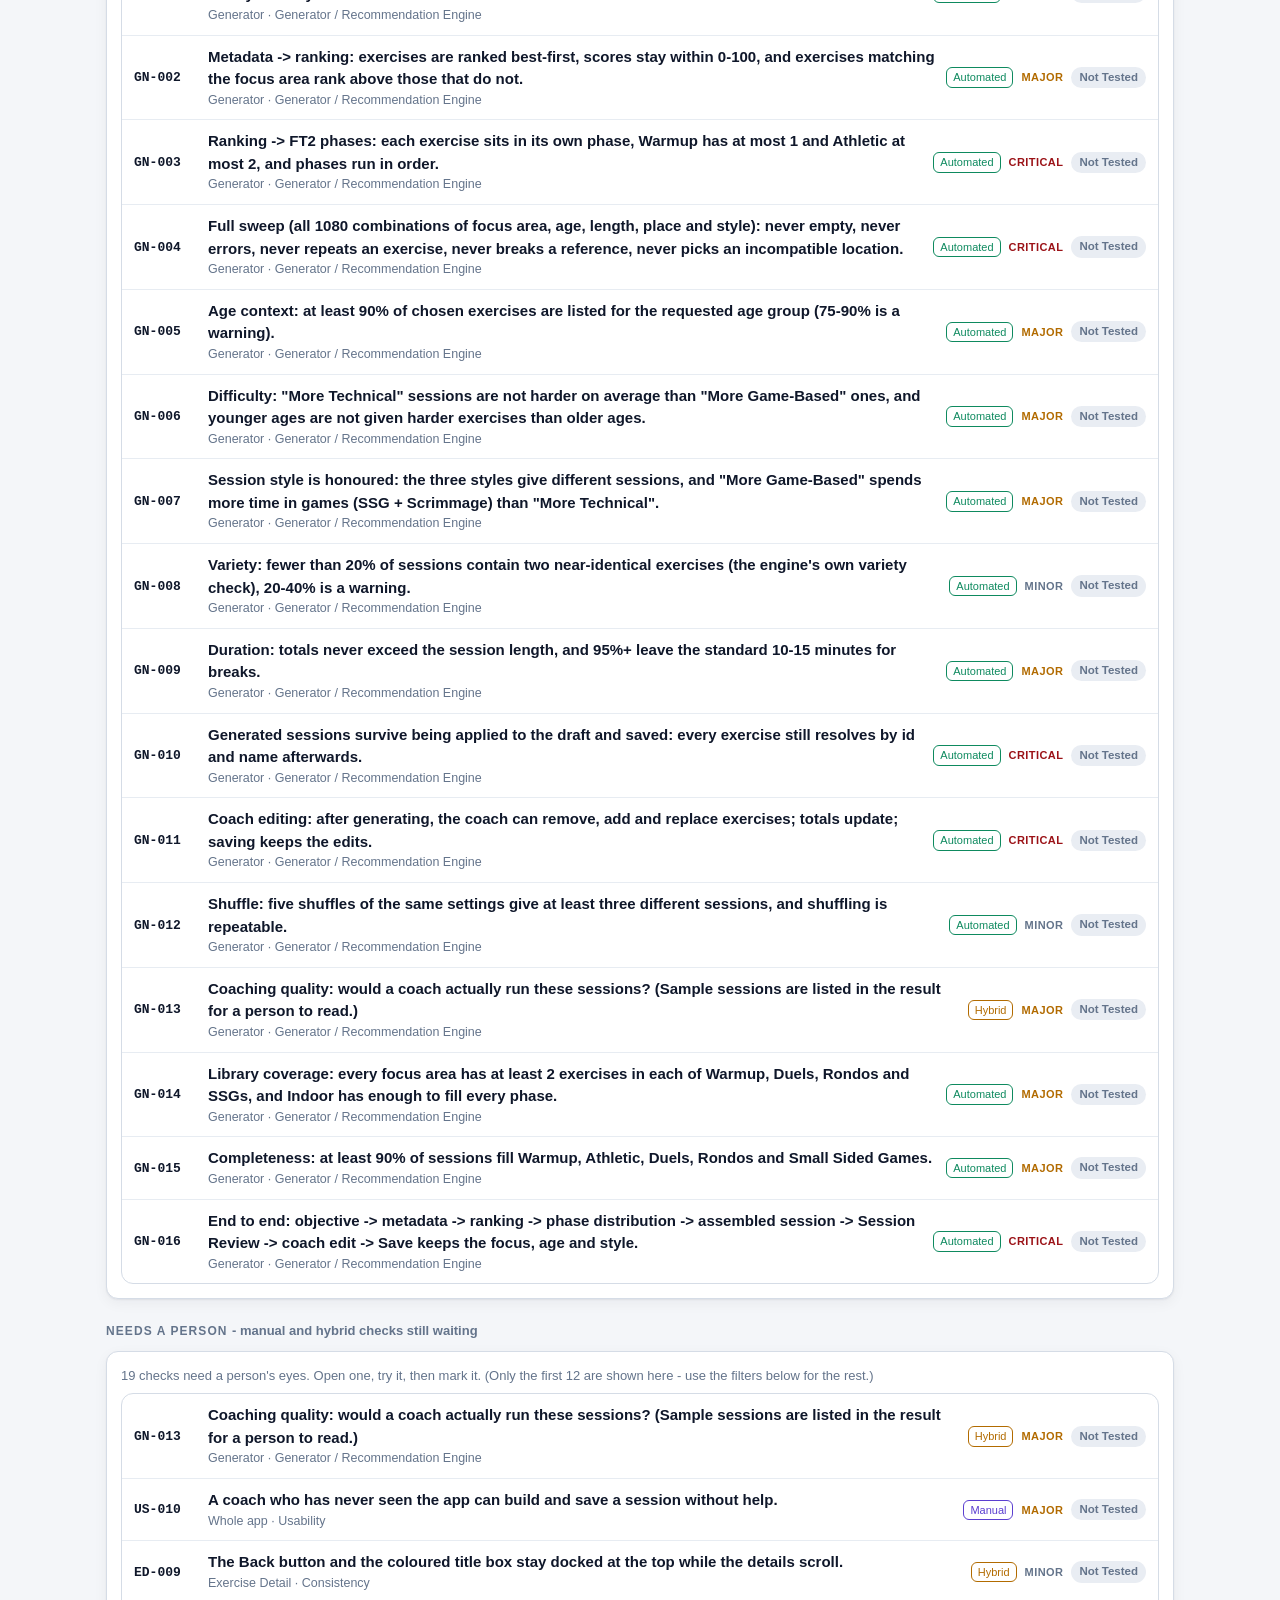
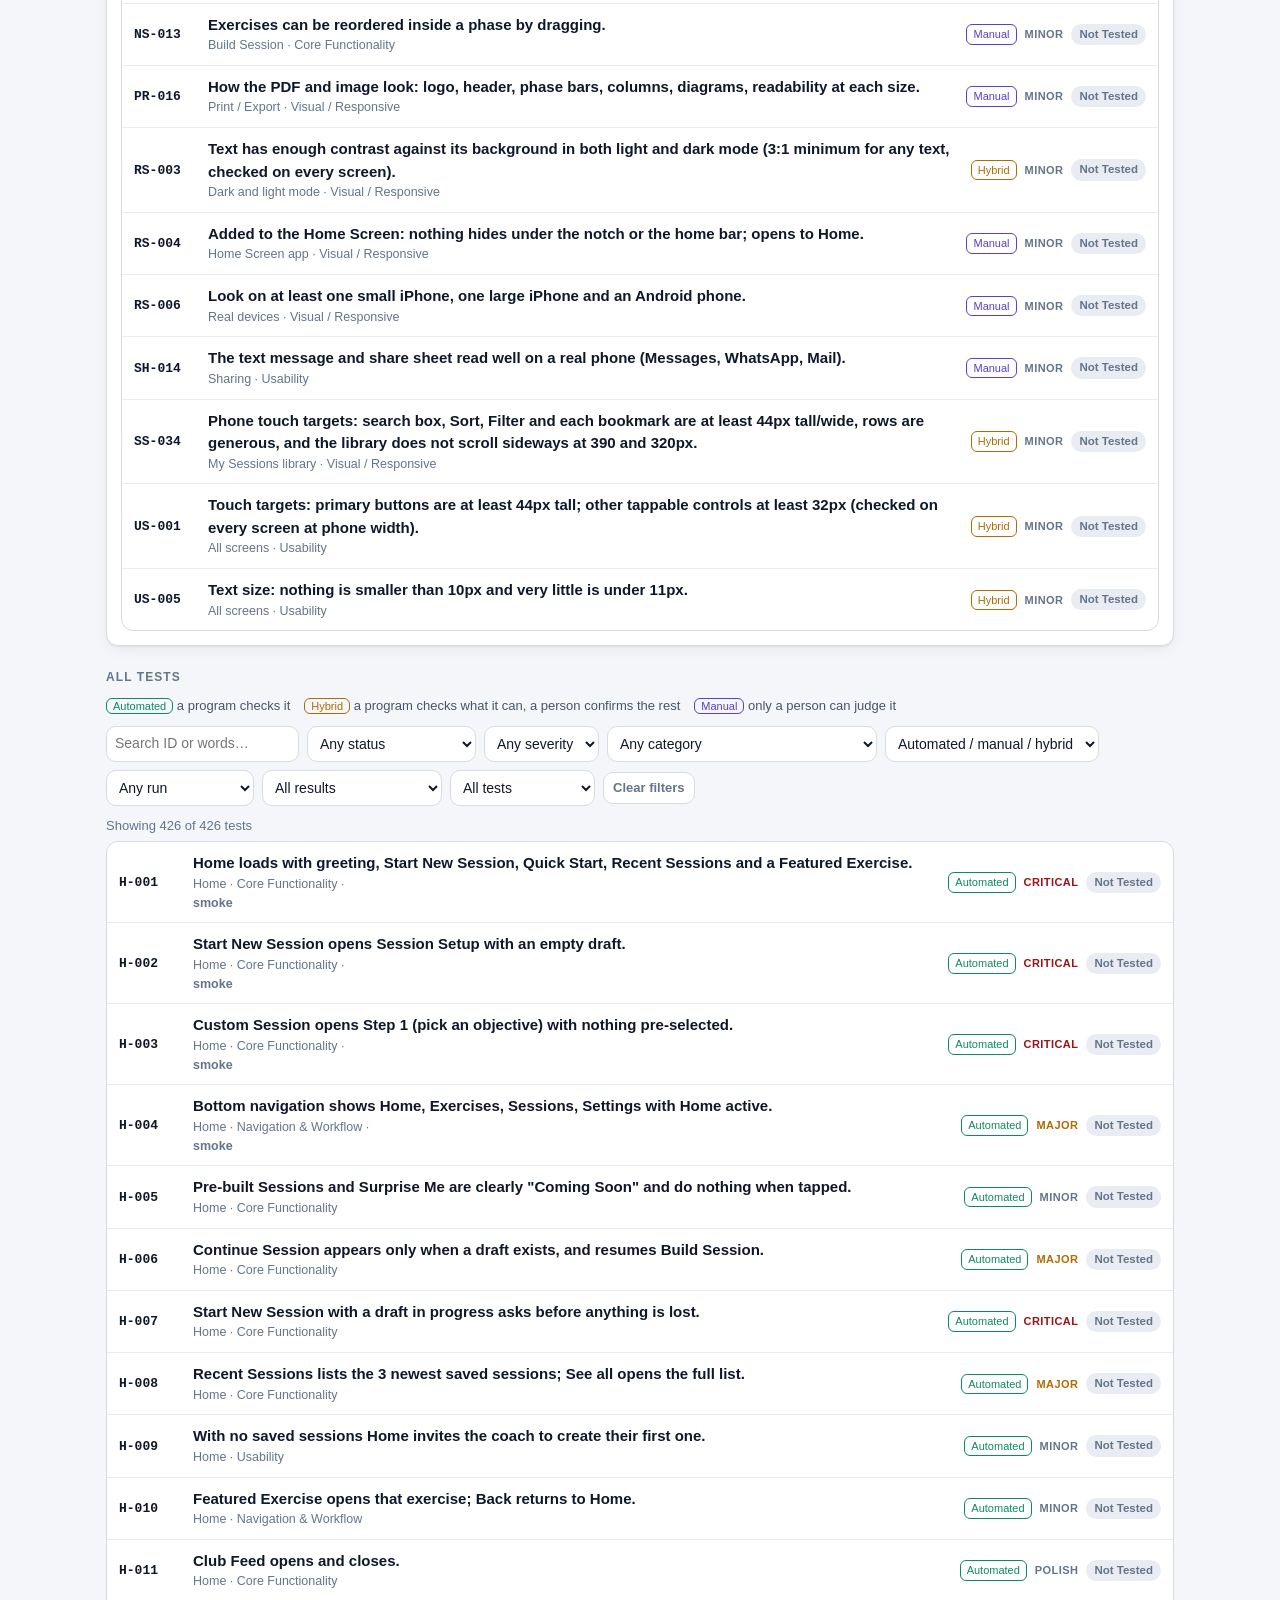
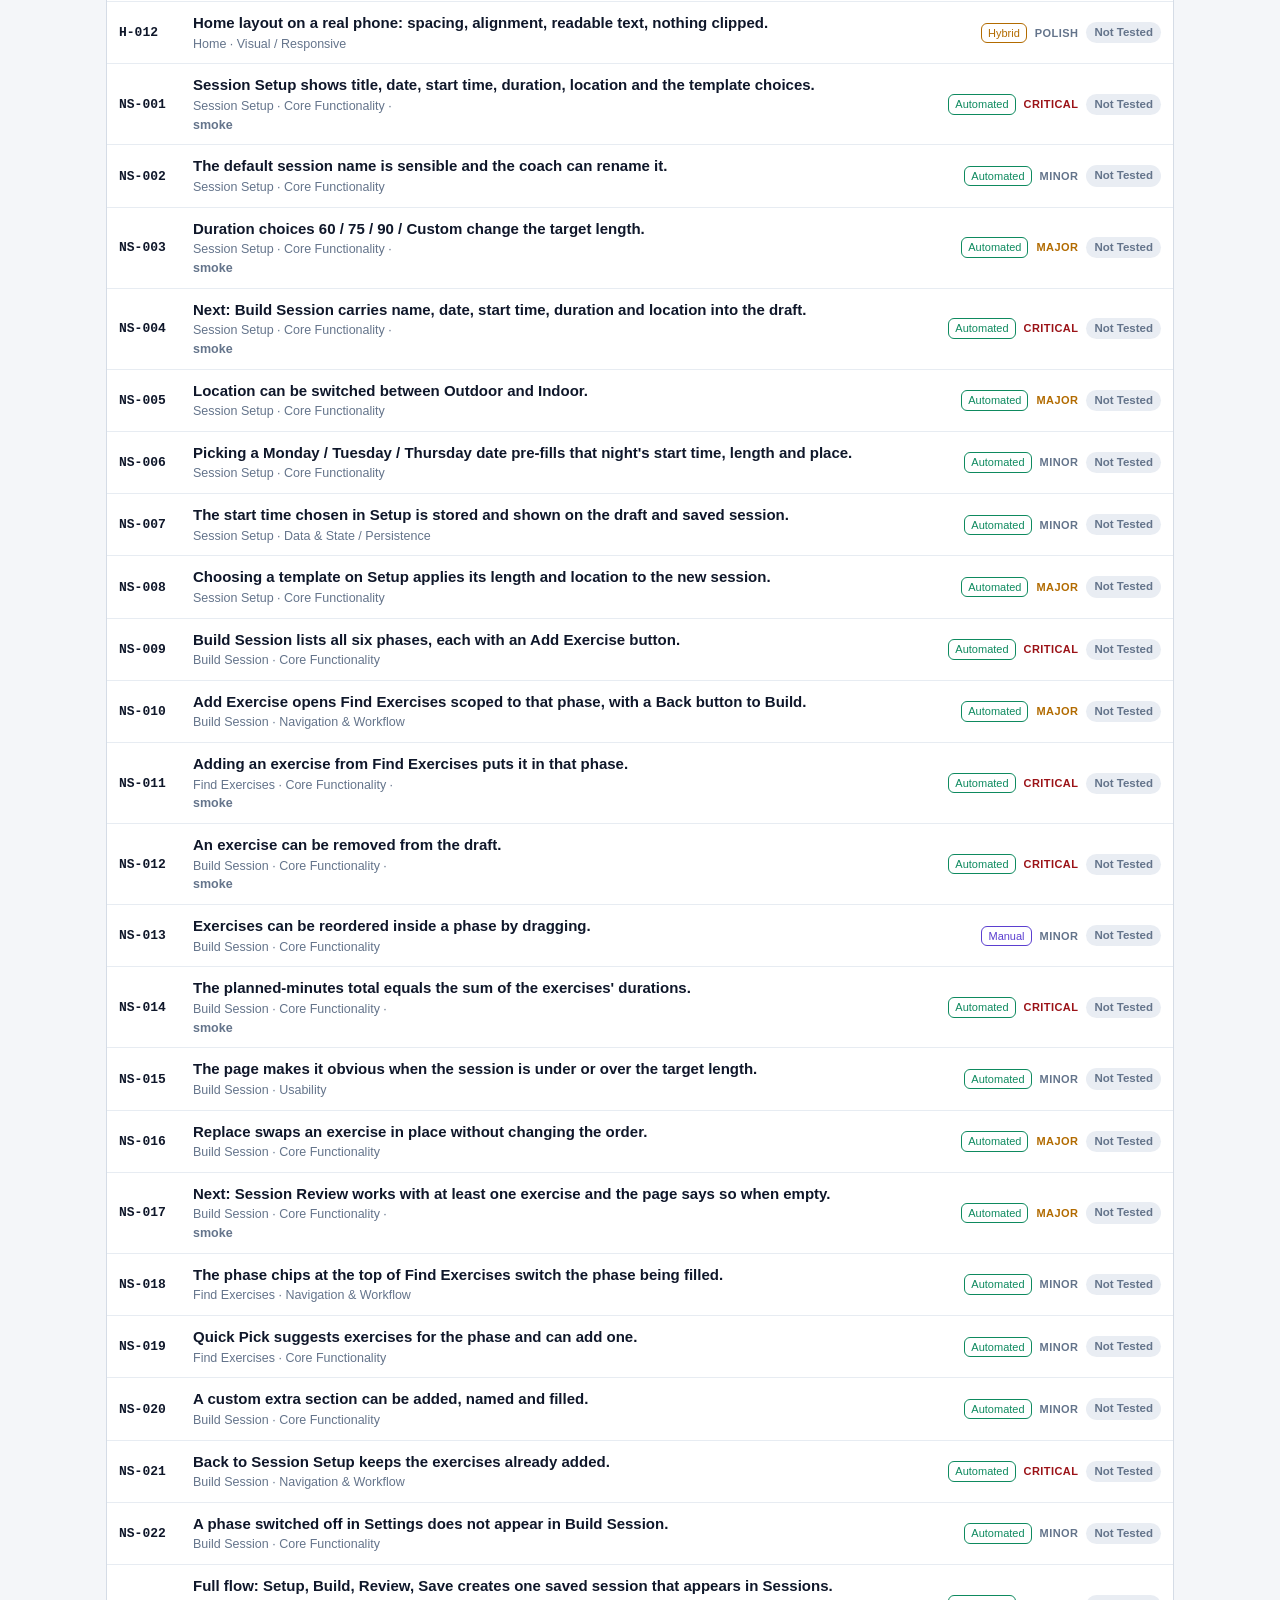
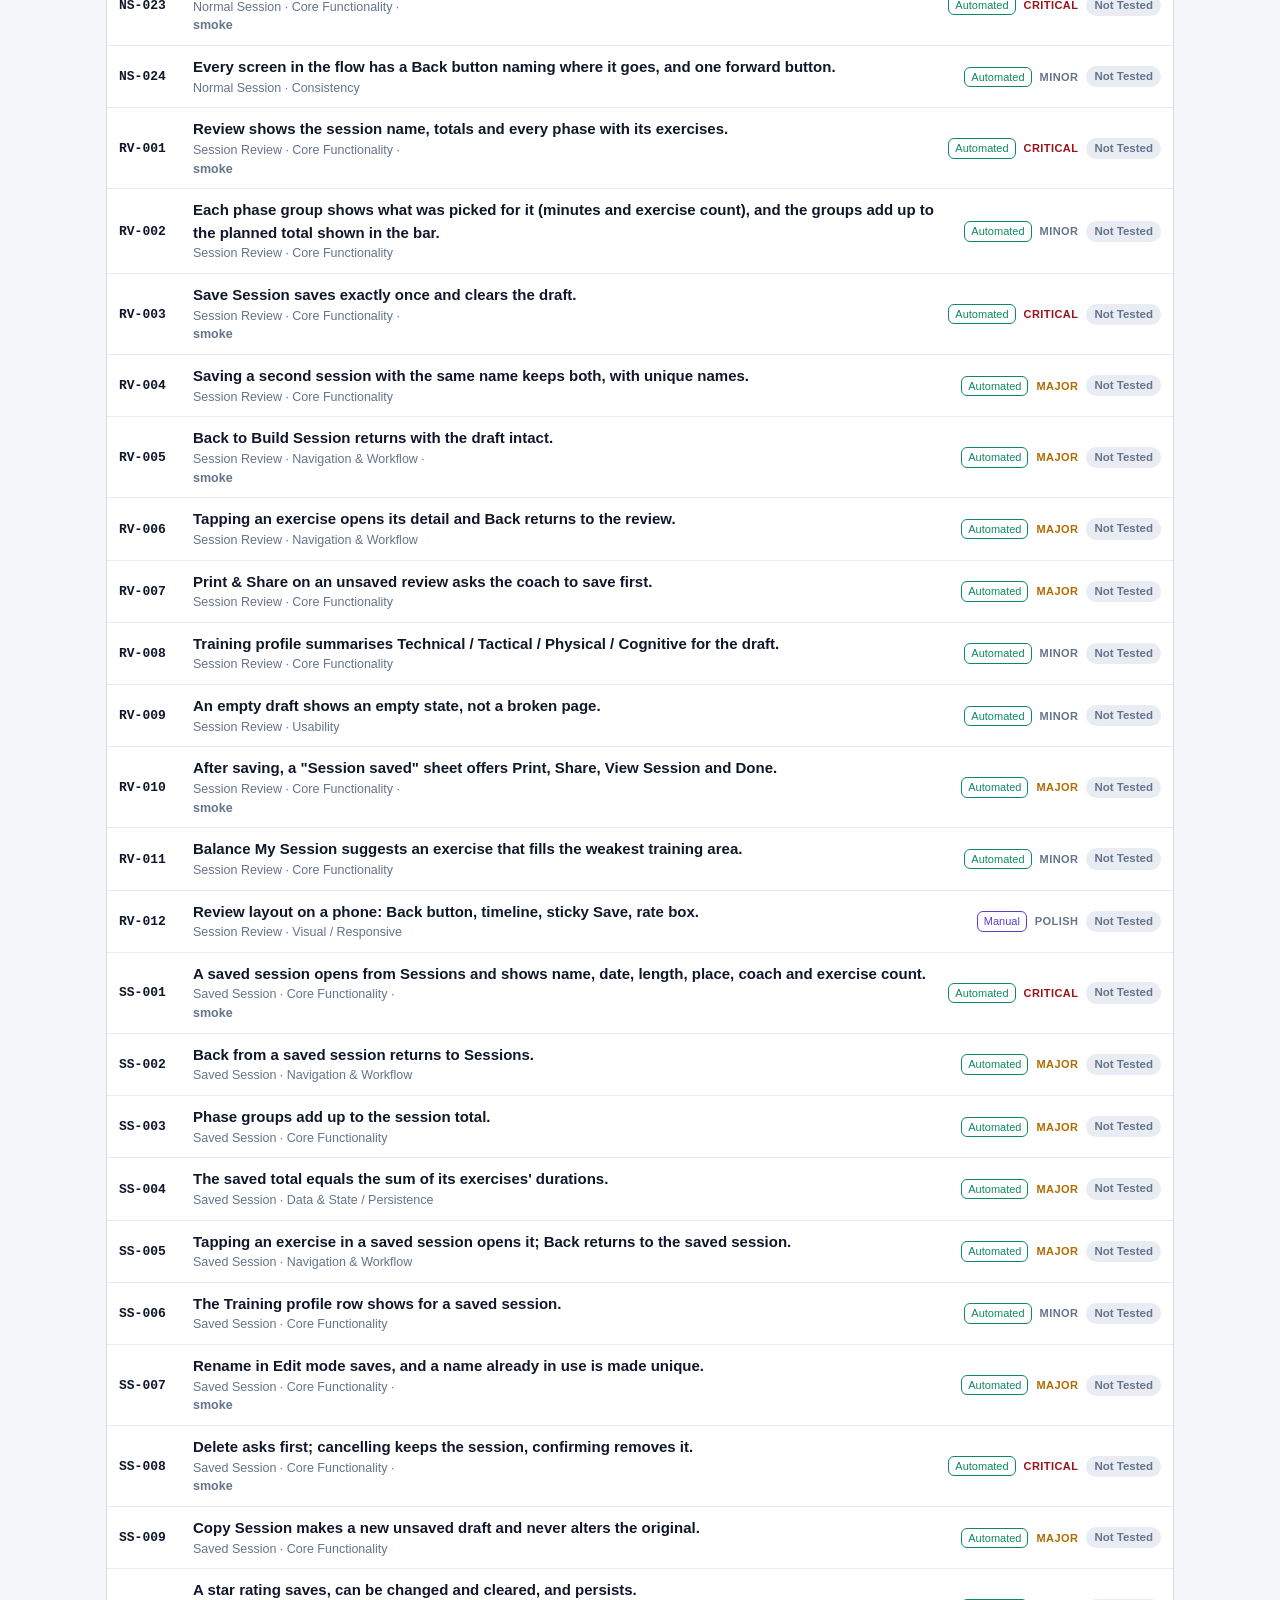
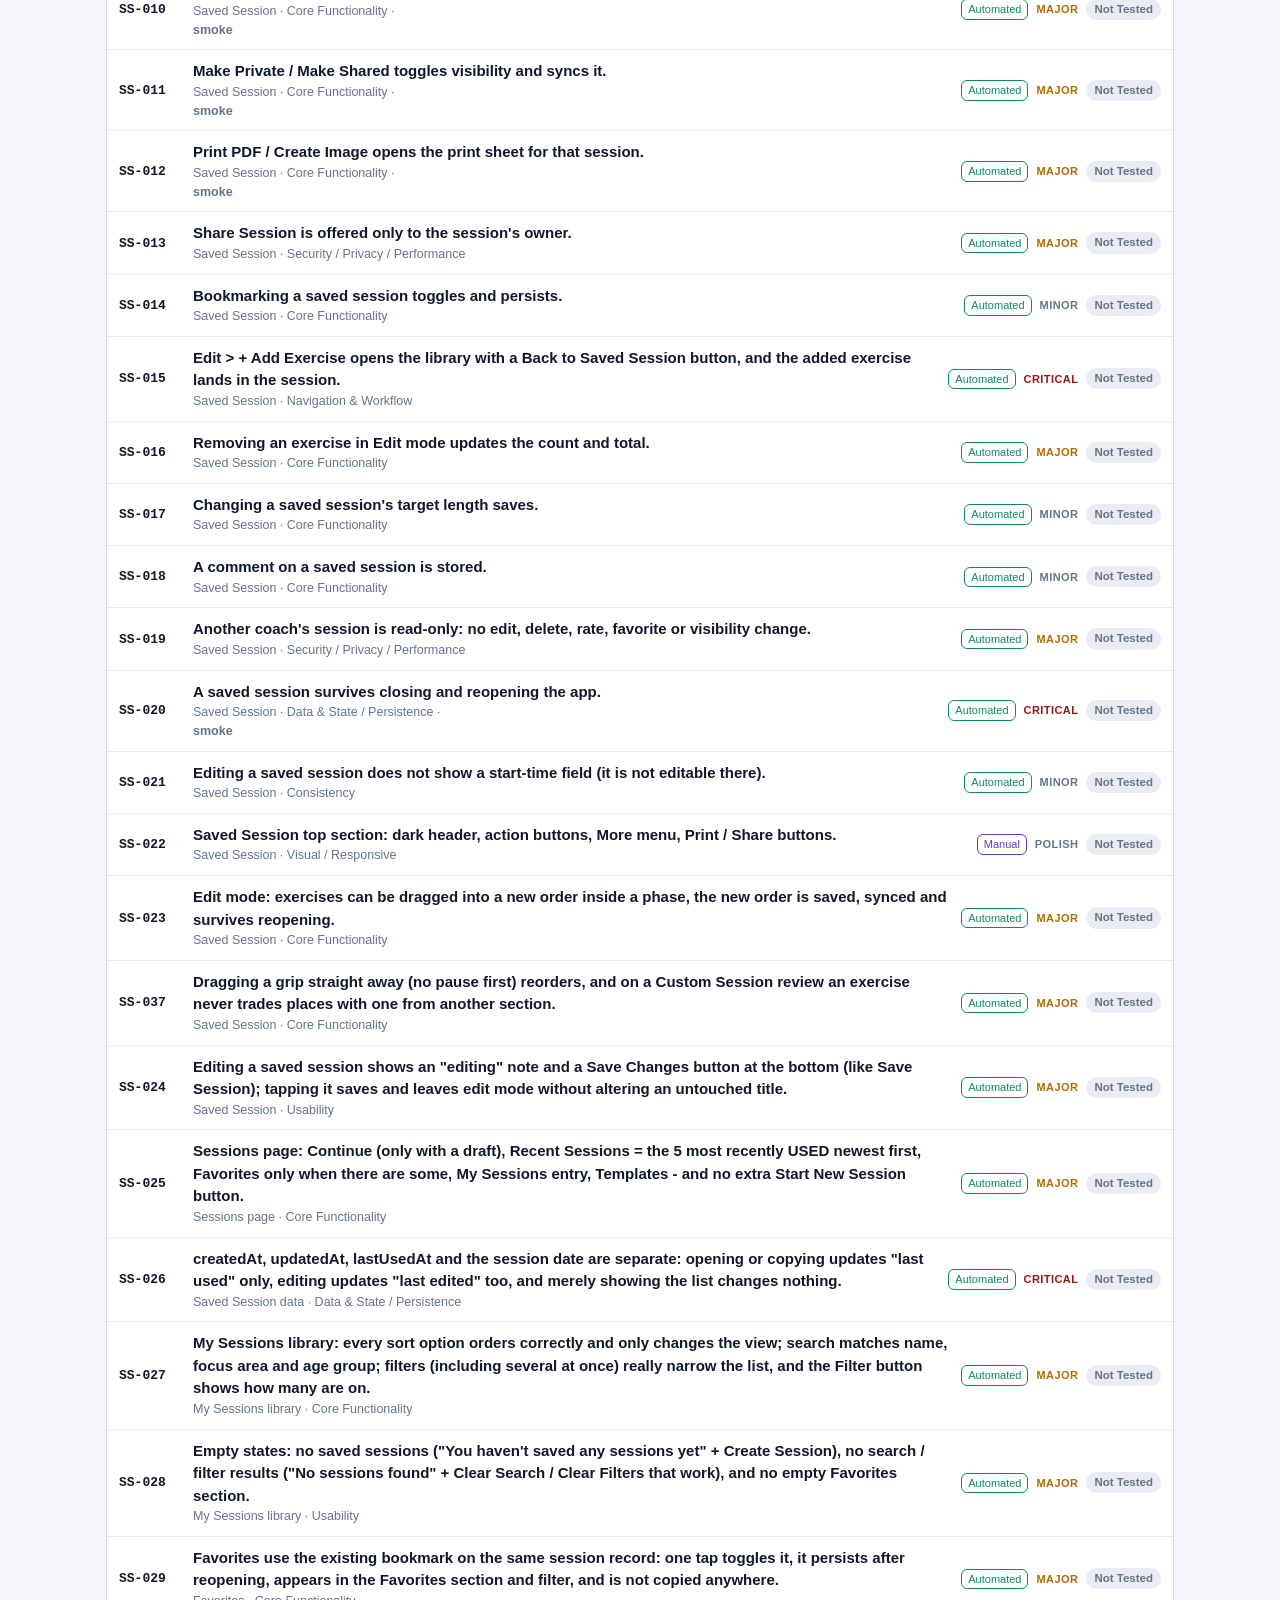
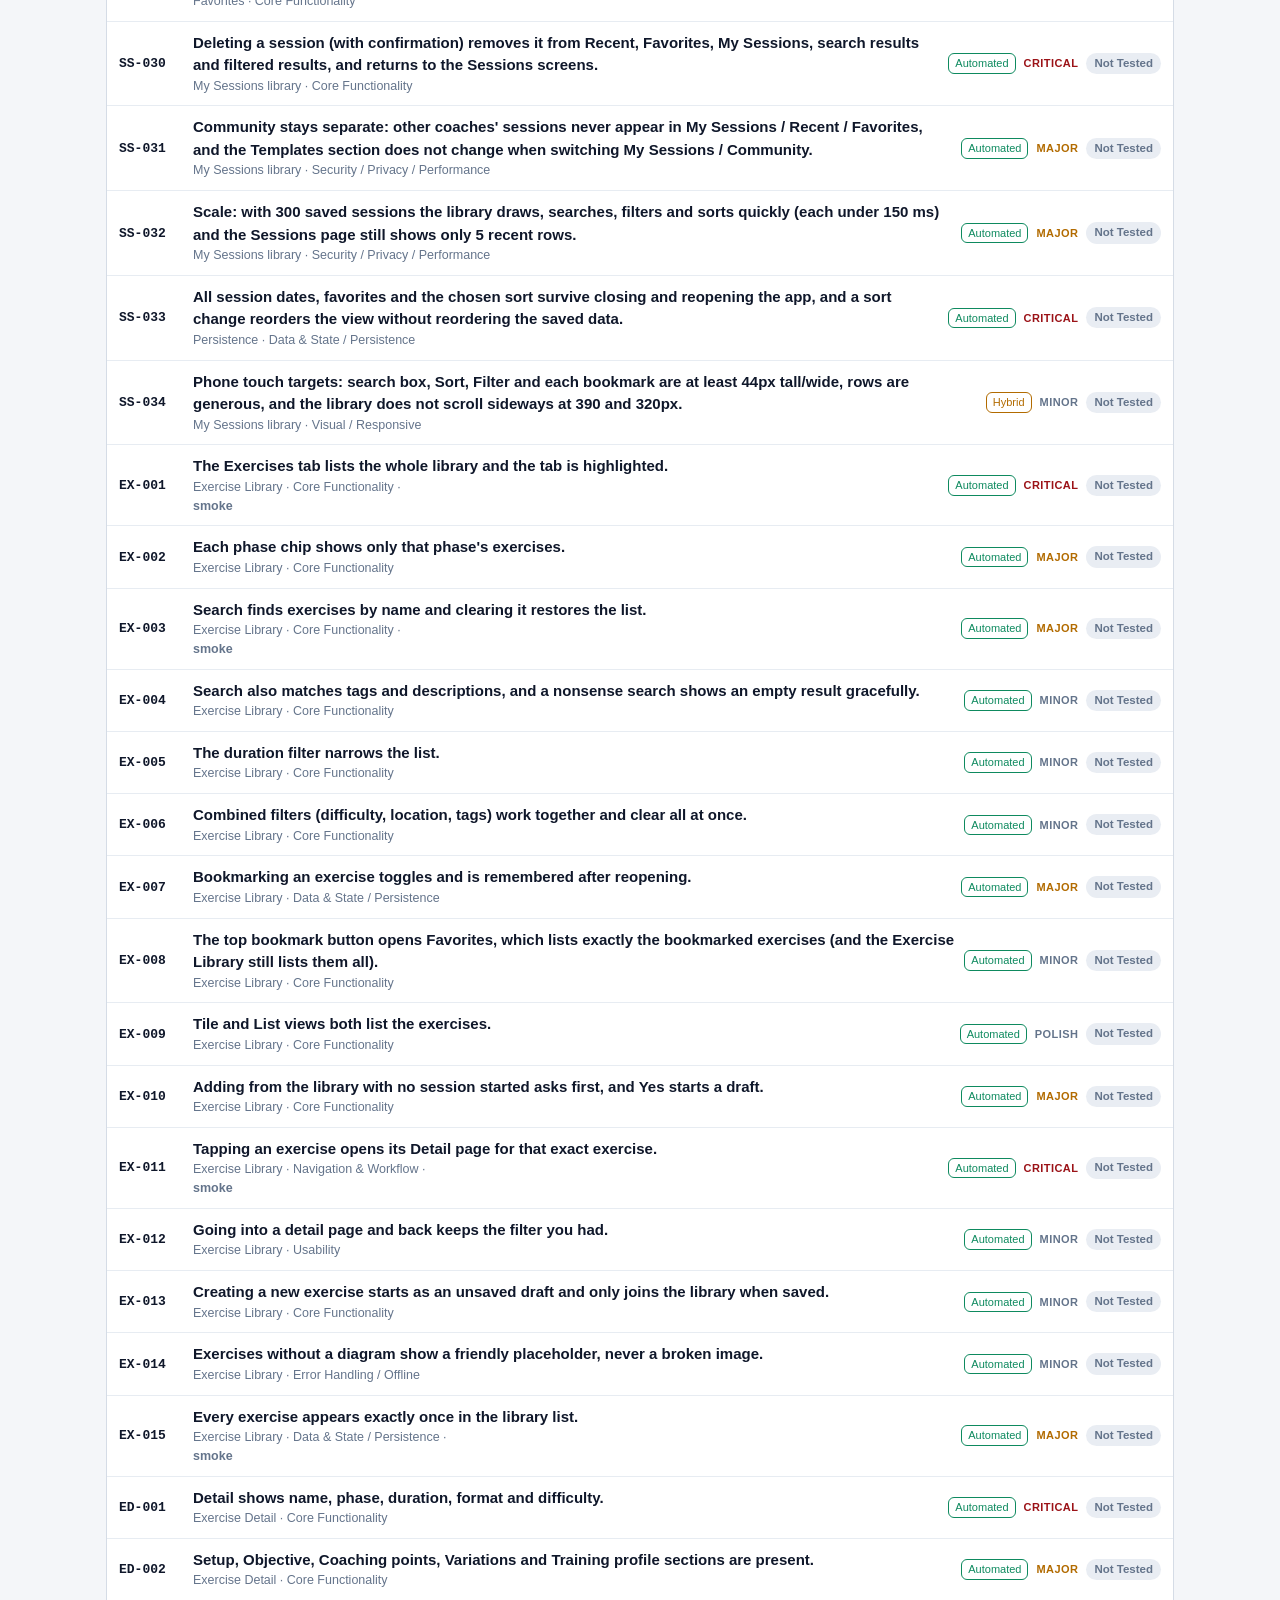
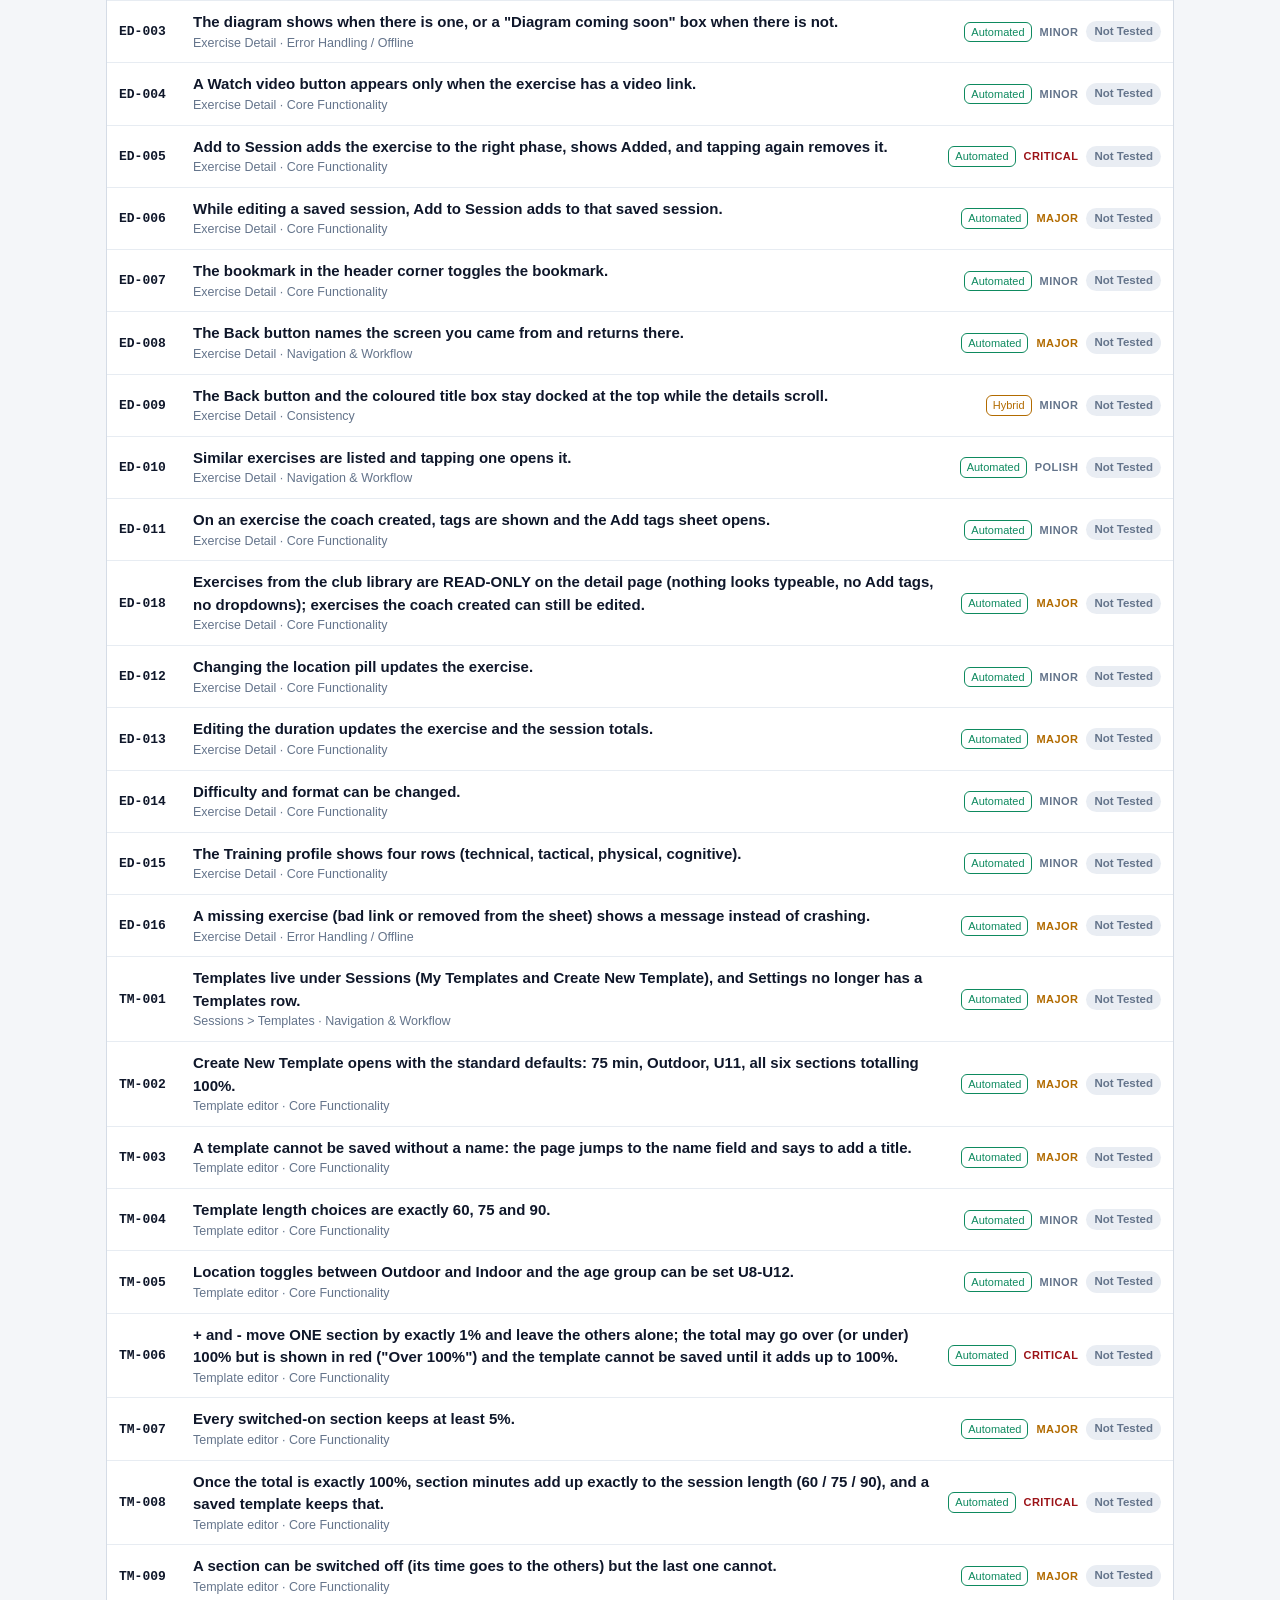
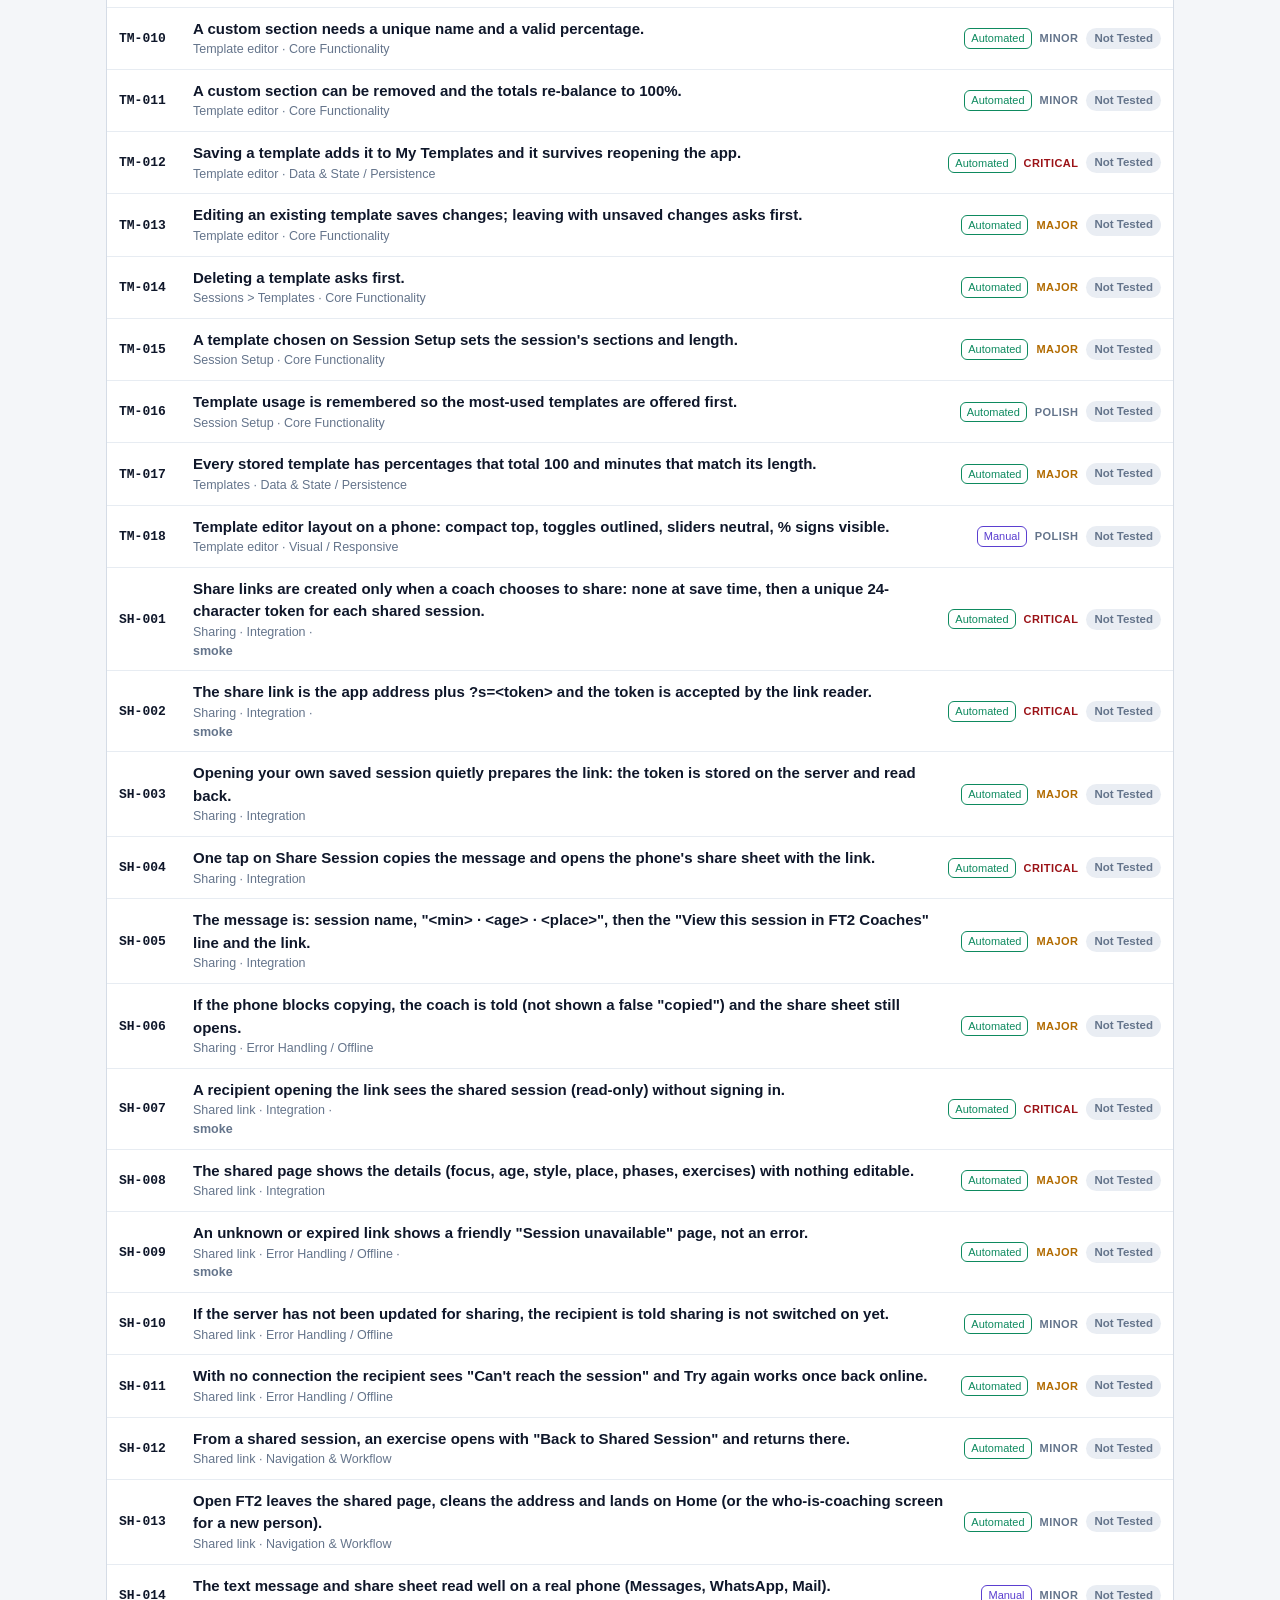
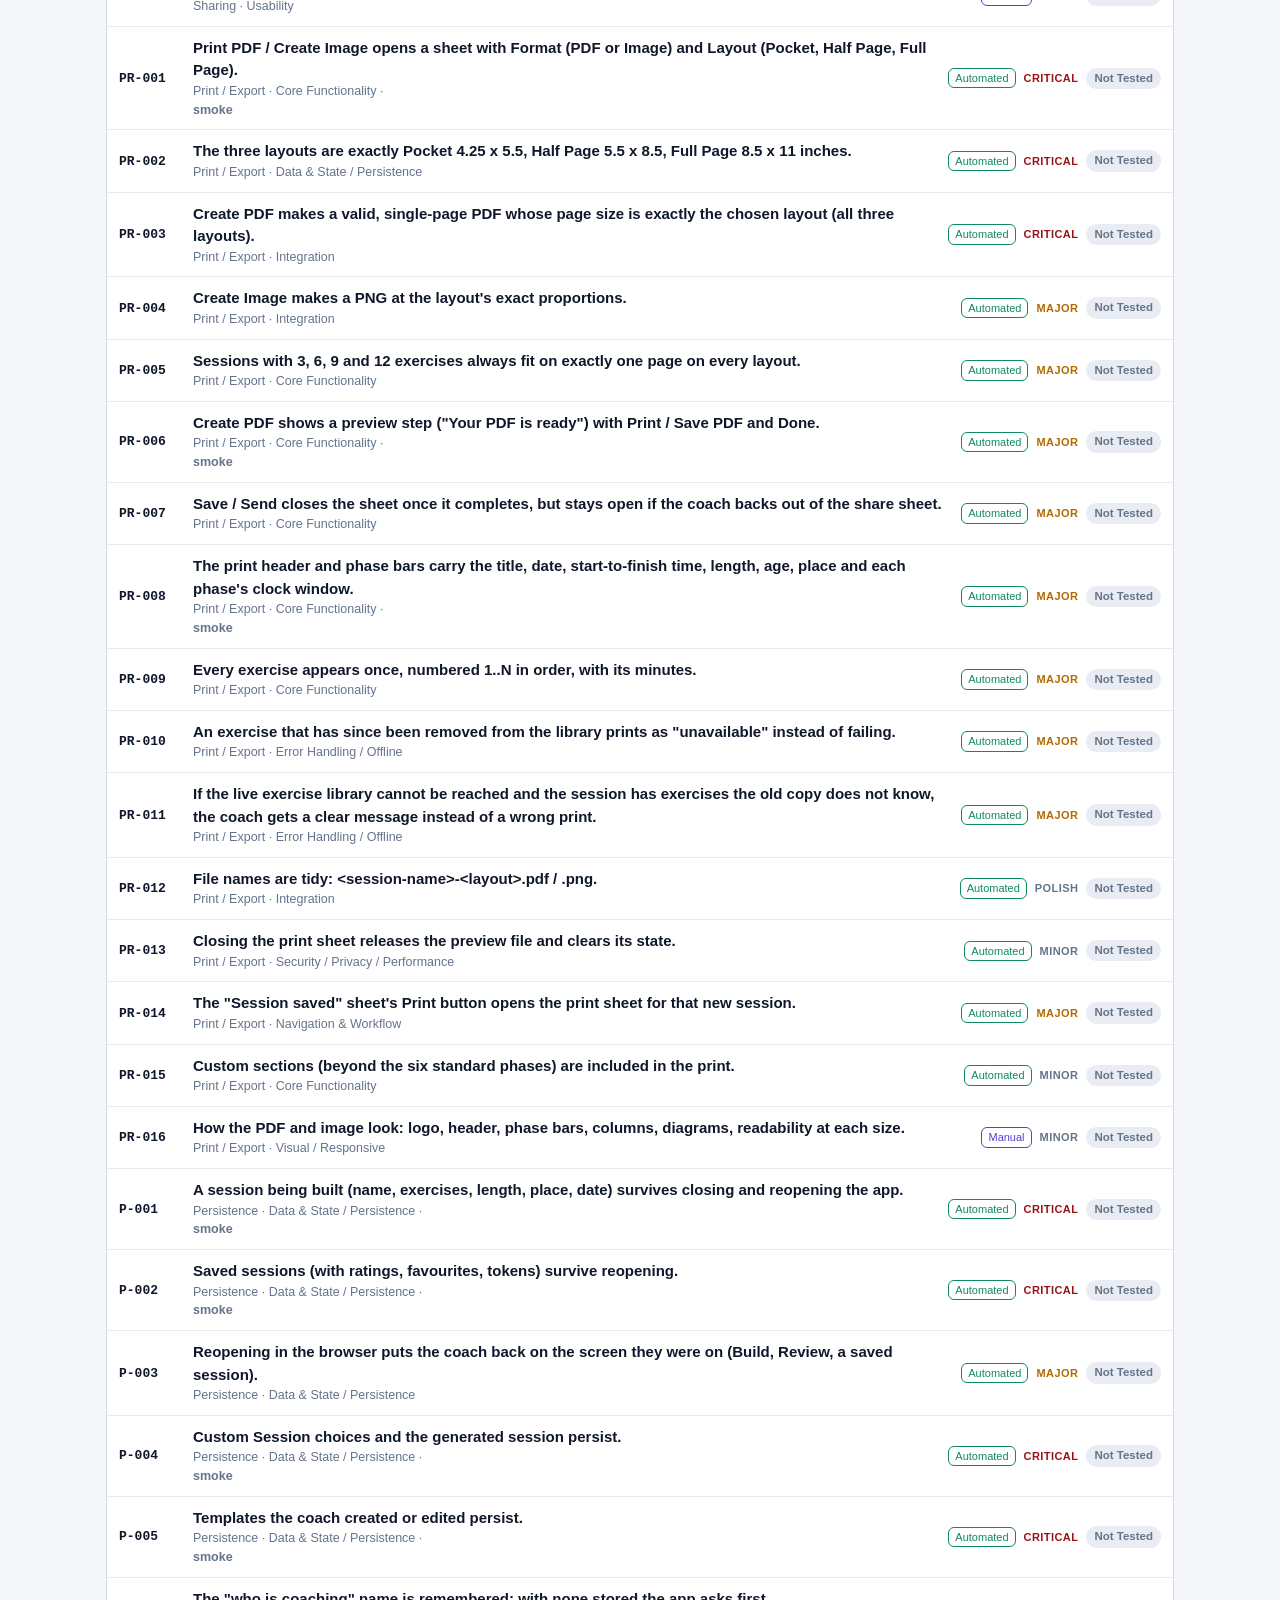
==== commit 8e1946e5: "Session-building screens show Setup / Build / Review progress dots Start New Session and Custom Sess" ====
--- a/qa/index.html
+++ b/qa/index.html
@@ -199,7 +199,7 @@
 <script>
 /* Load the QA scripts fresh every time (never a stale cached copy), in order. */
 (function(){
-  var files = ['qa-core.js','qa-server.js','qa-tests-1.js','qa-tests-2.js','qa-tests-3.js','qa-tests-4.js','qa-tests-5.js','qa-tests-6.js','qa-tests-7.js','qa-tests-8.js','qa-tests-9.js','qa-tests-10.js','qa-tests-11.js','qa-ui.js'], i = 0, t = Date.now();
+  var files = ['qa-core.js','qa-server.js','qa-tests-1.js','qa-tests-2.js','qa-tests-3.js','qa-tests-4.js','qa-tests-5.js','qa-tests-6.js','qa-tests-7.js','qa-tests-8.js','qa-tests-9.js','qa-tests-10.js','qa-tests-11.js','qa-tests-12.js','qa-ui.js'], i = 0, t = Date.now();
   (function next(){
     if(i >= files.length) return;
     var s = document.createElement('script'); s.src = files[i++] + '?t=' + t; s.onload = next;
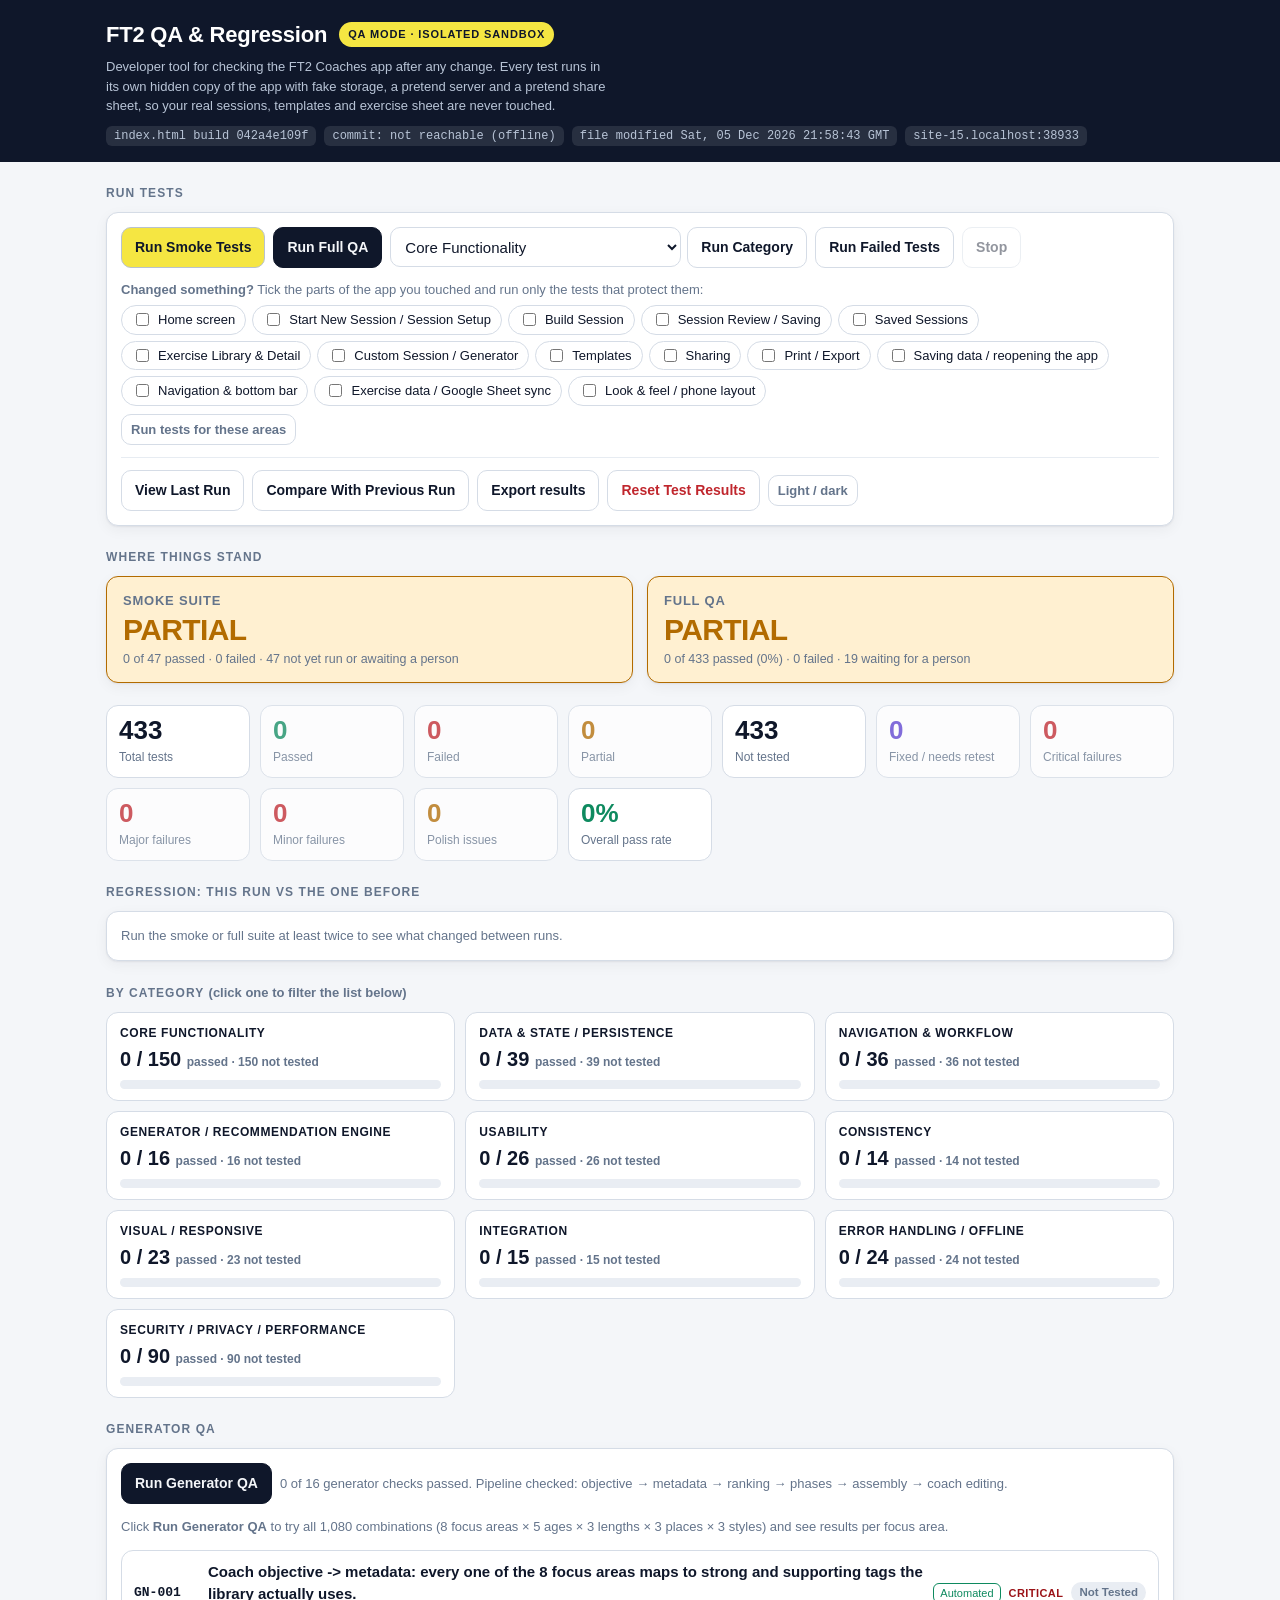
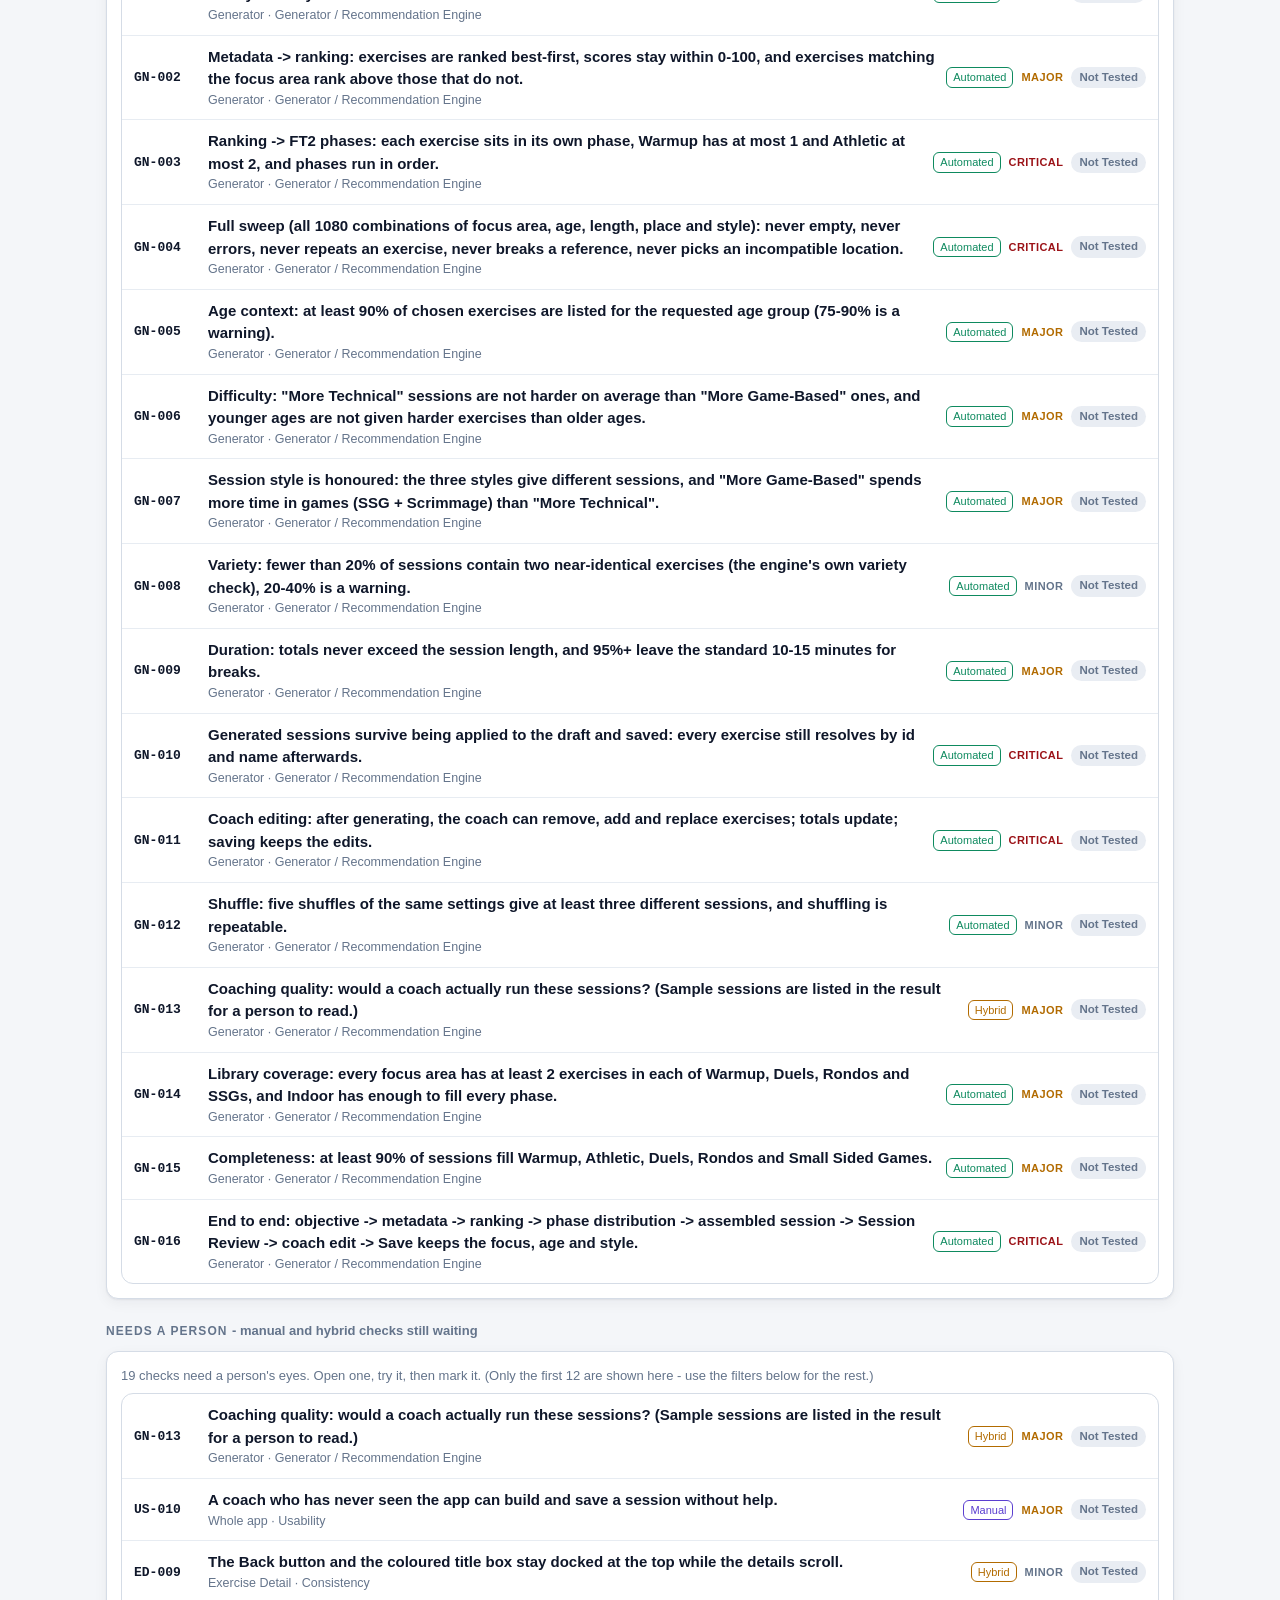
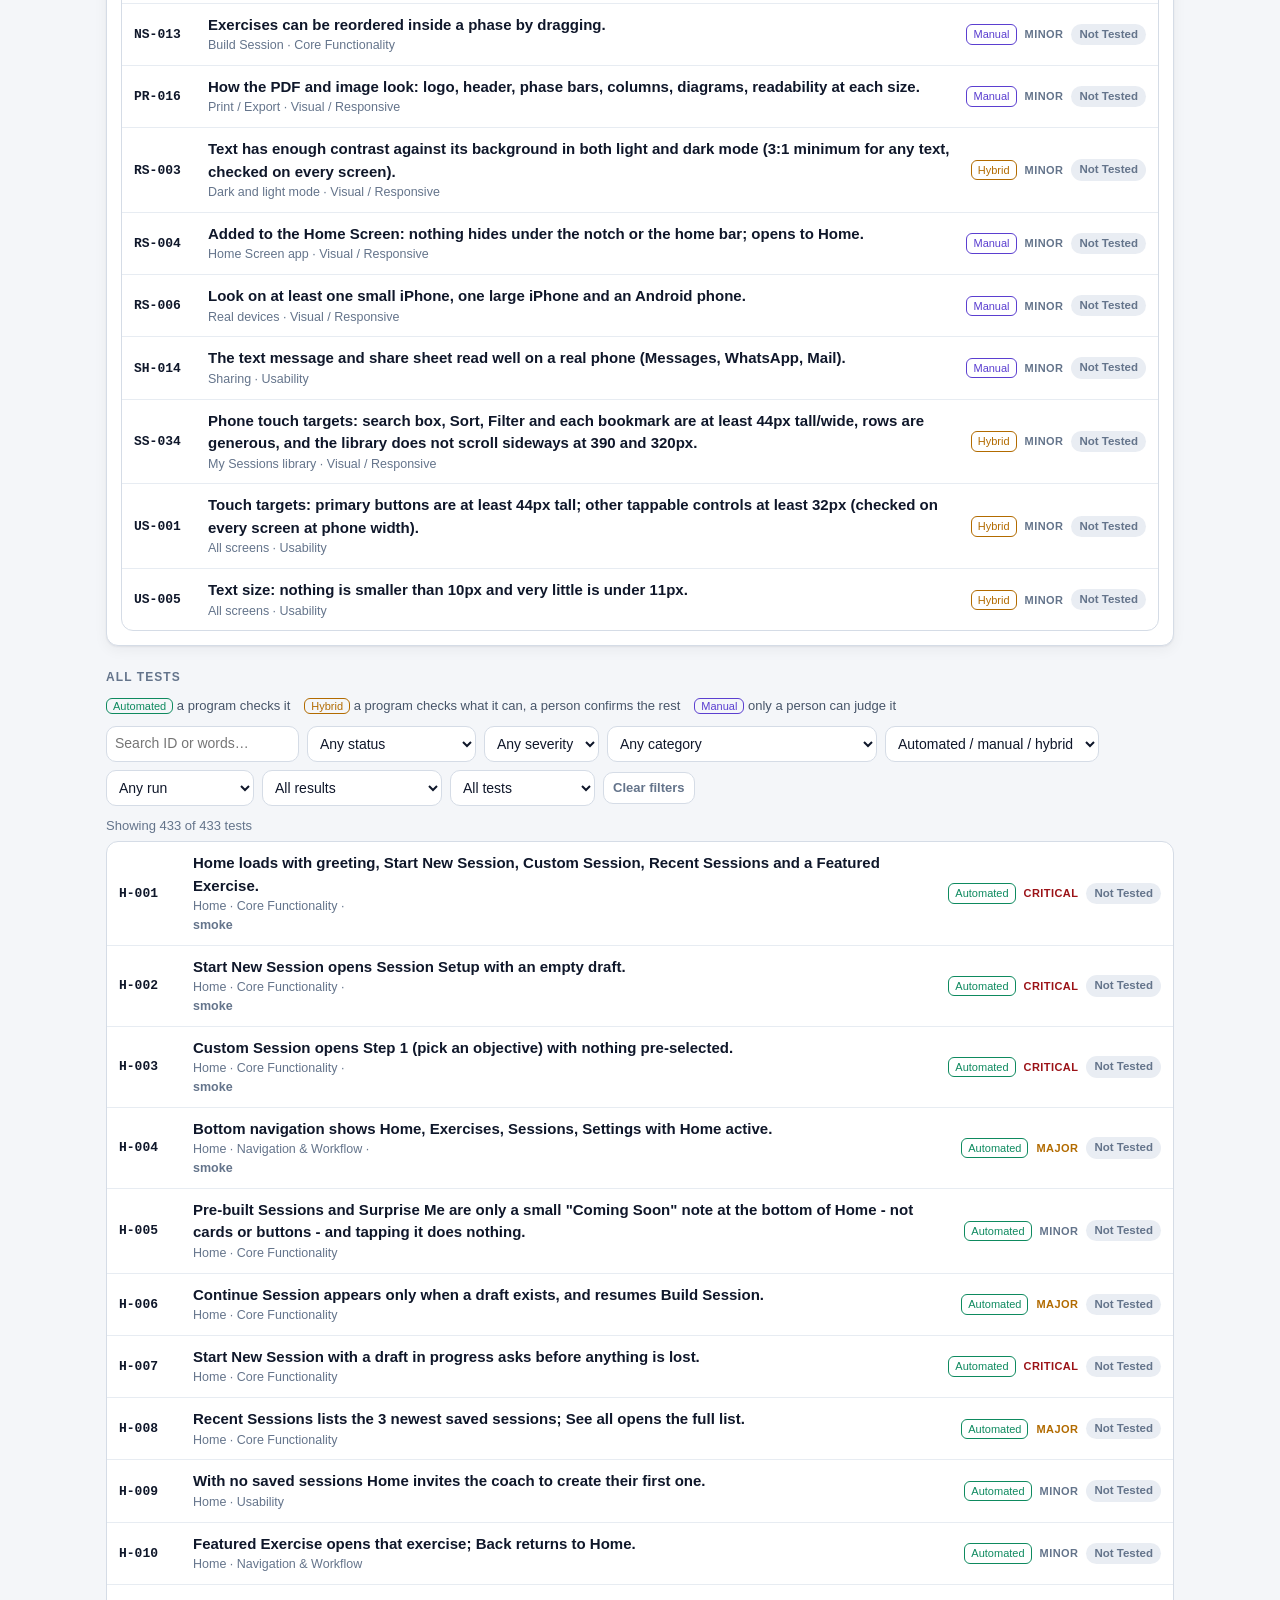
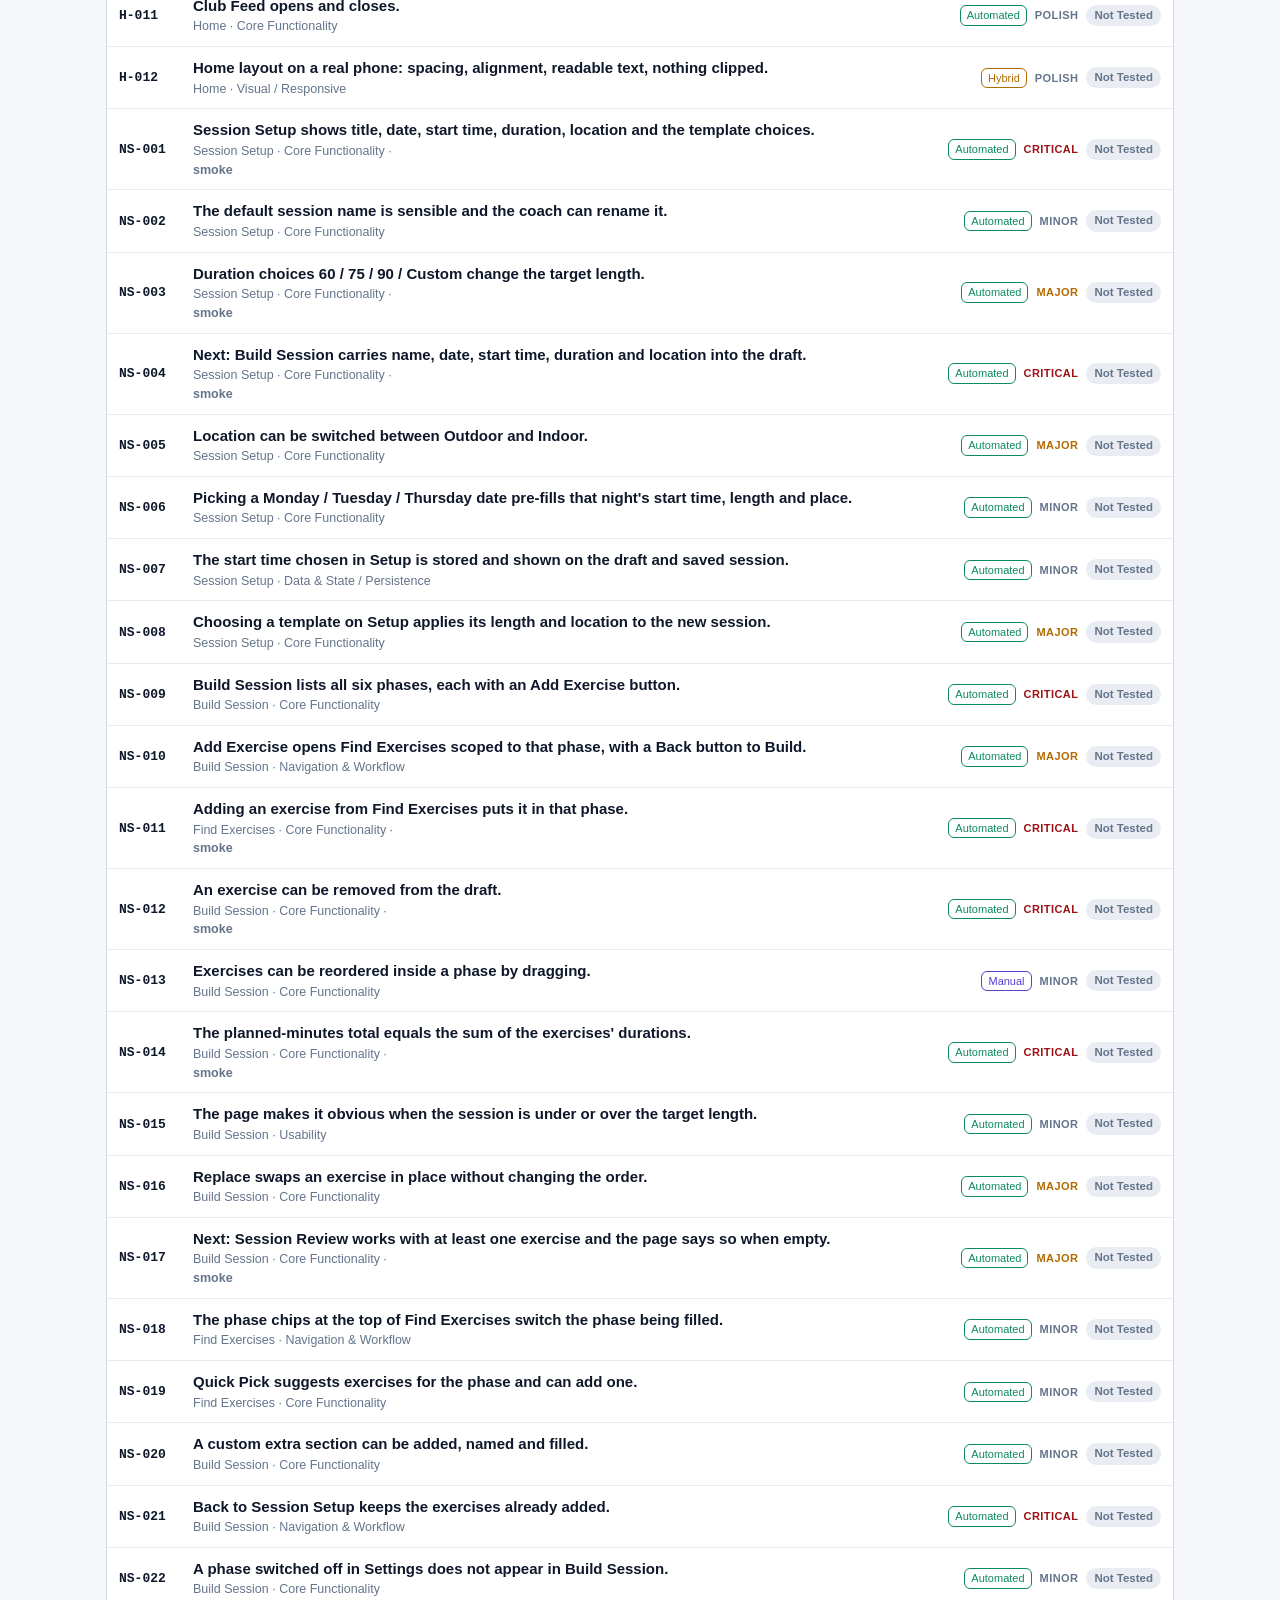
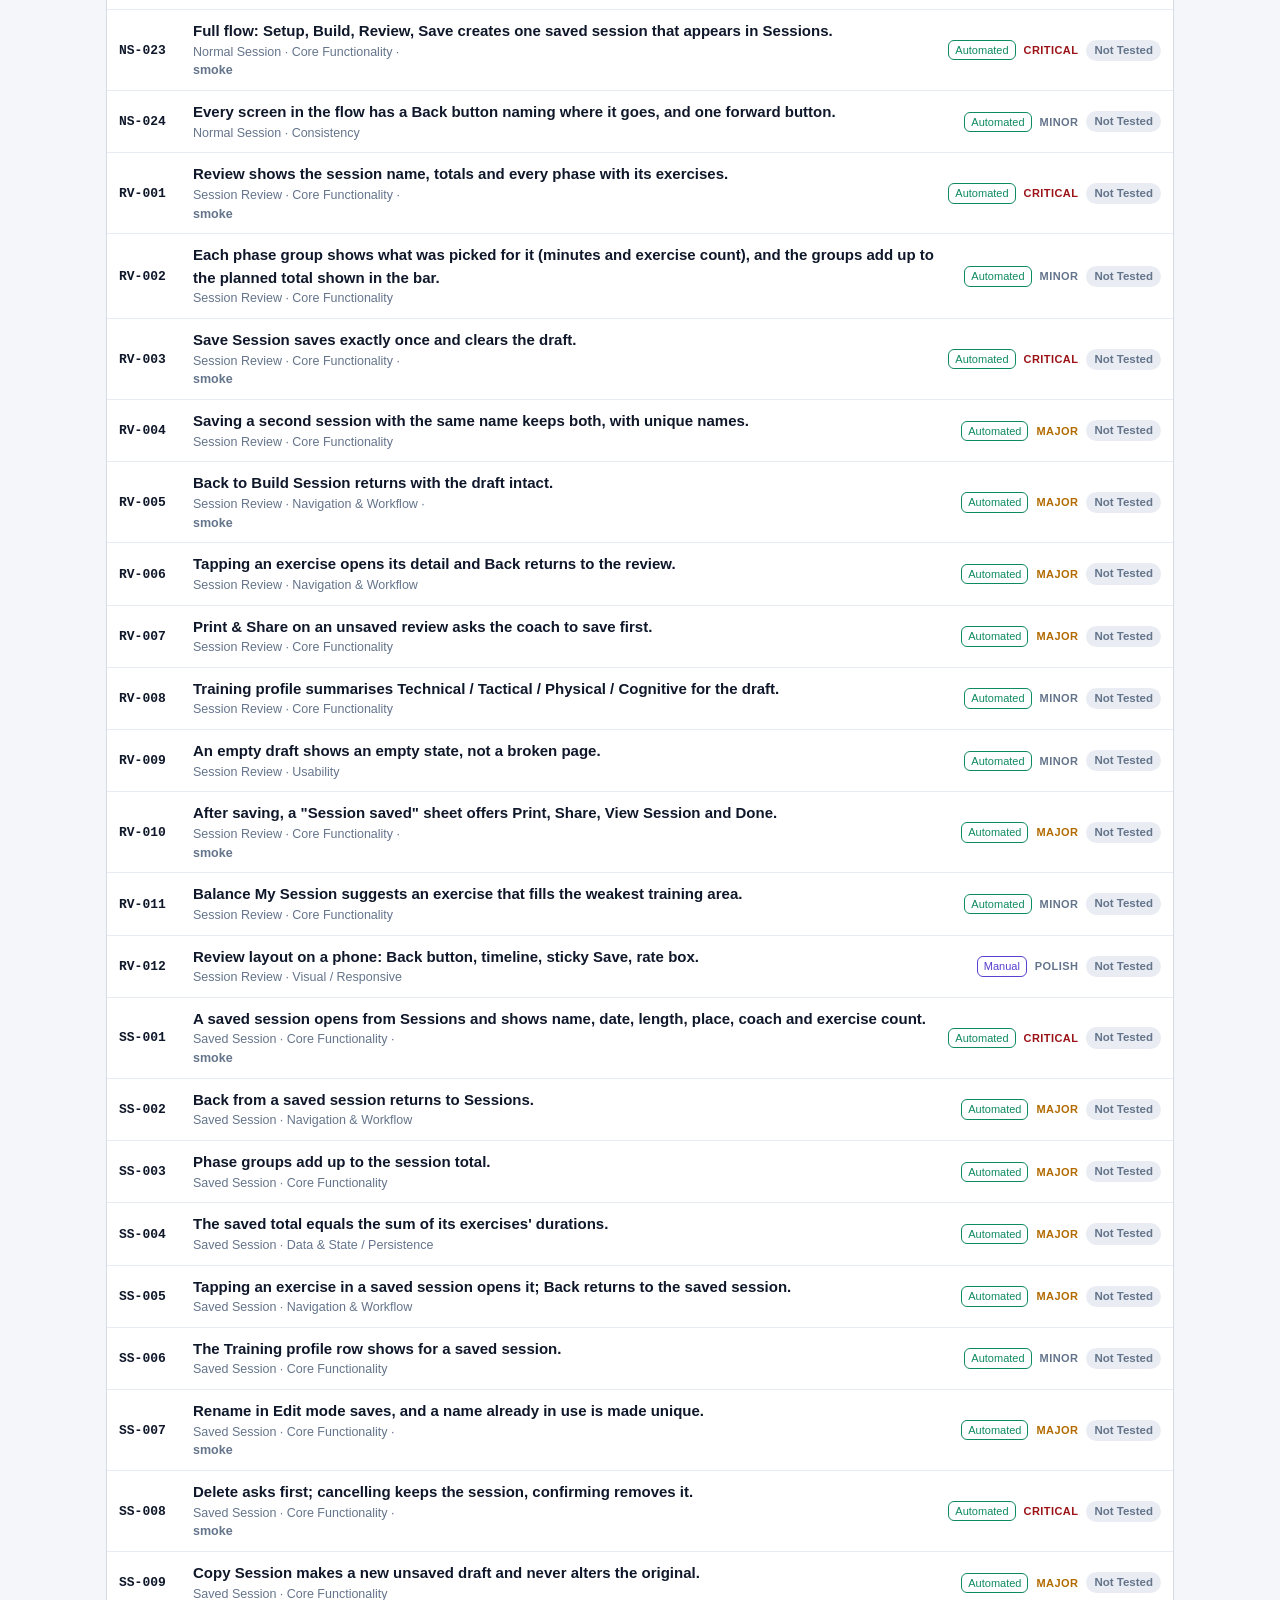
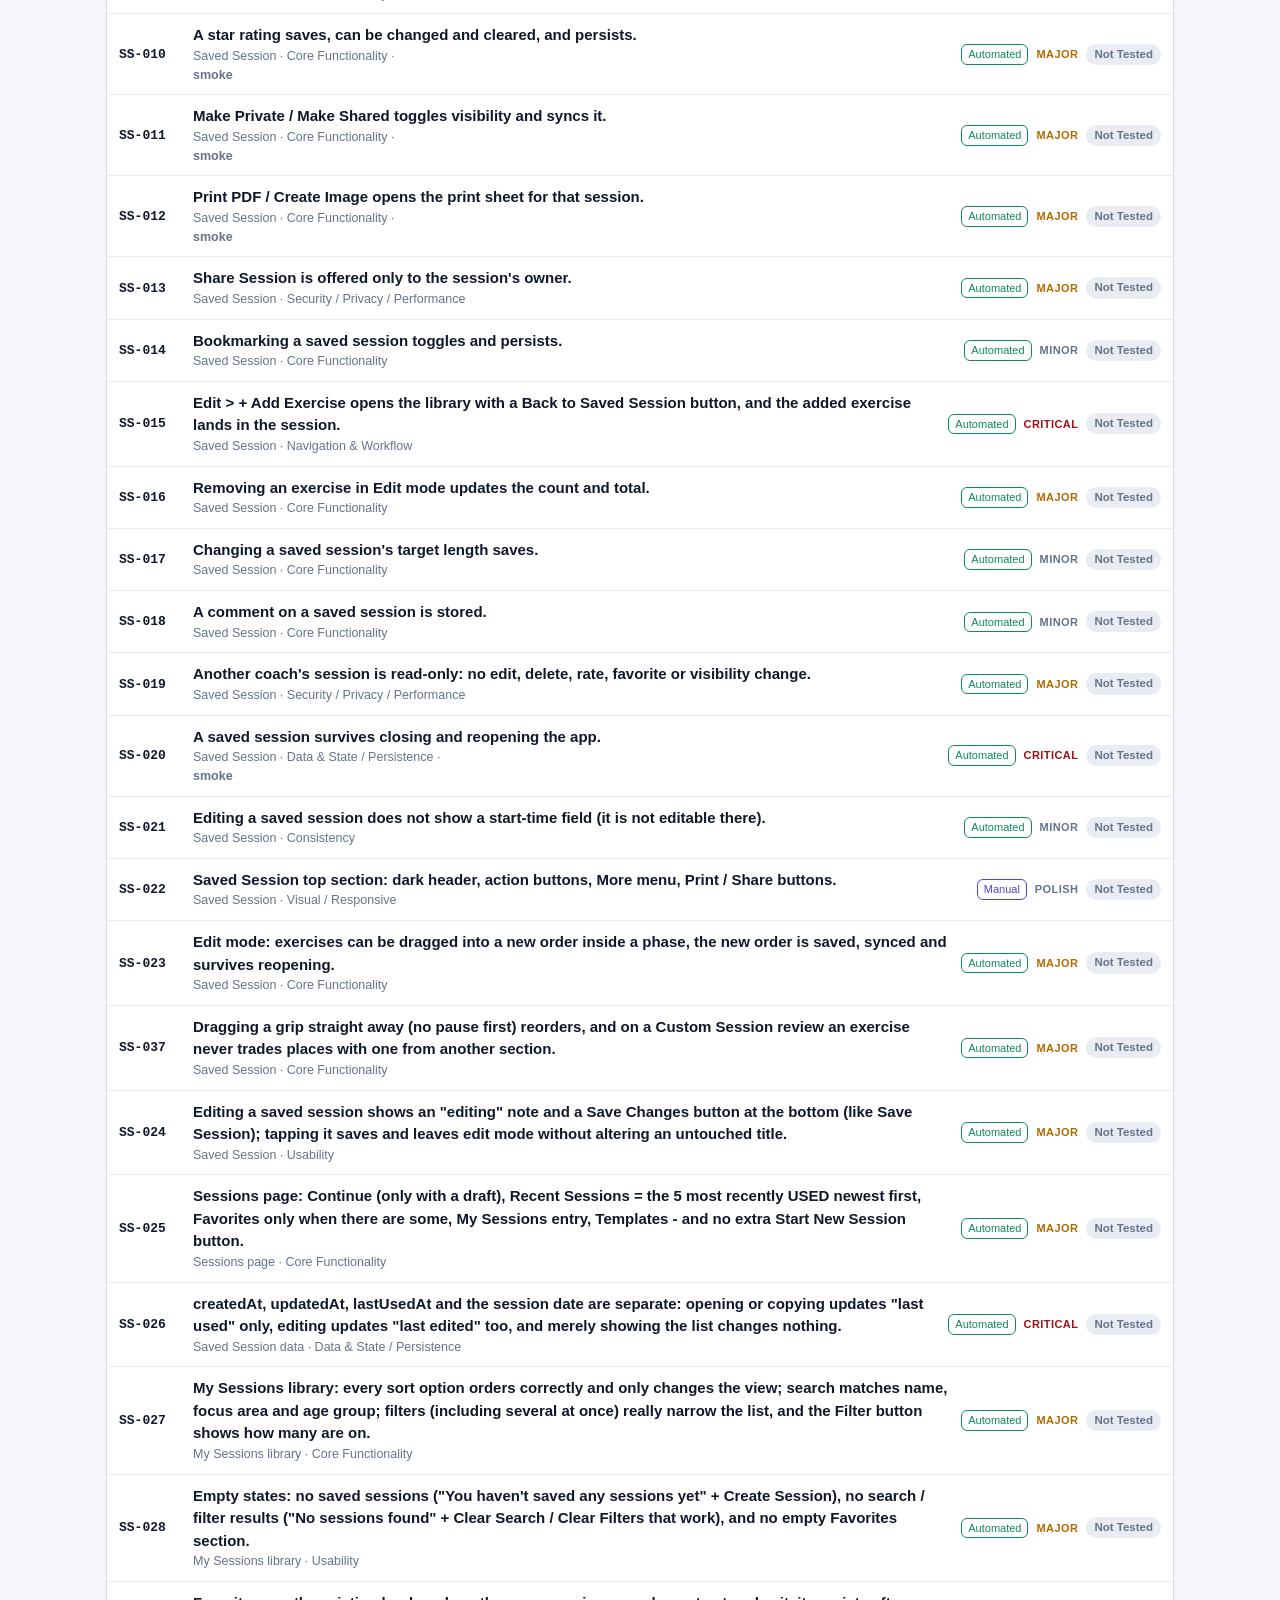
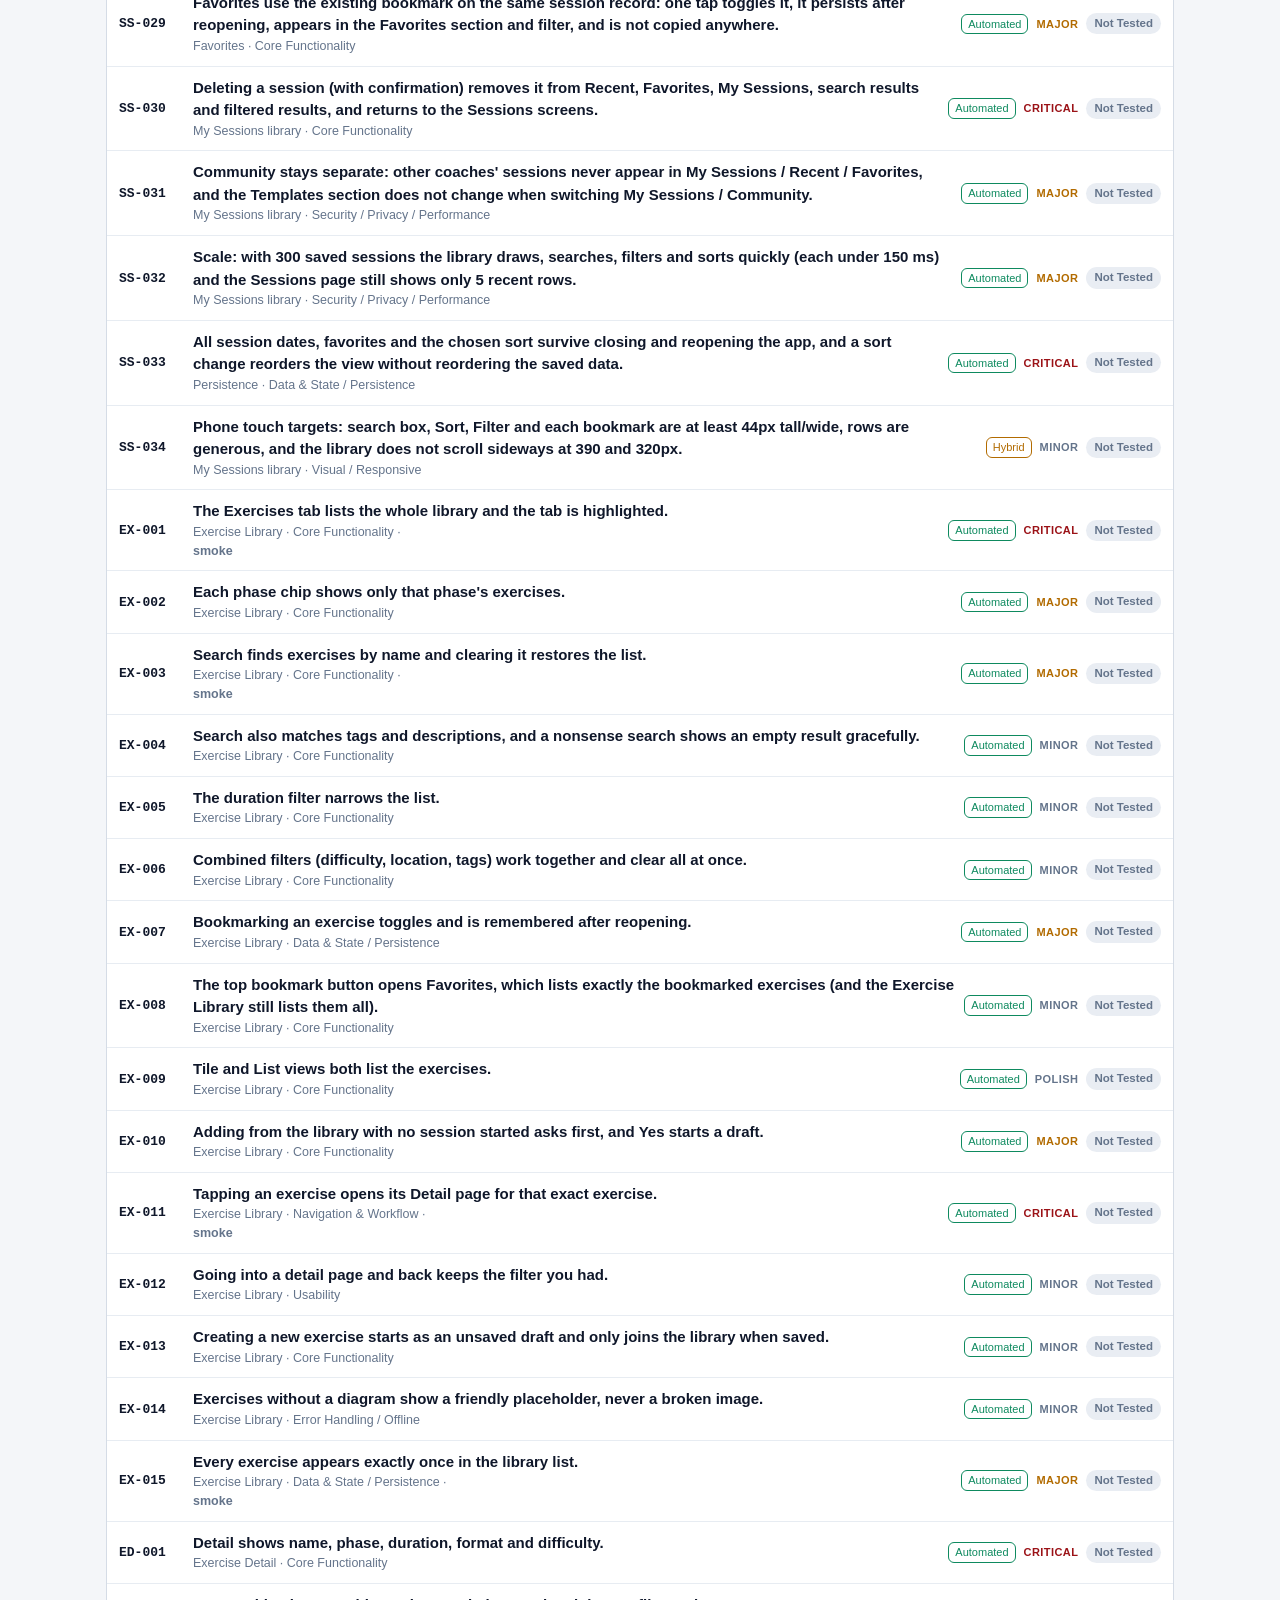
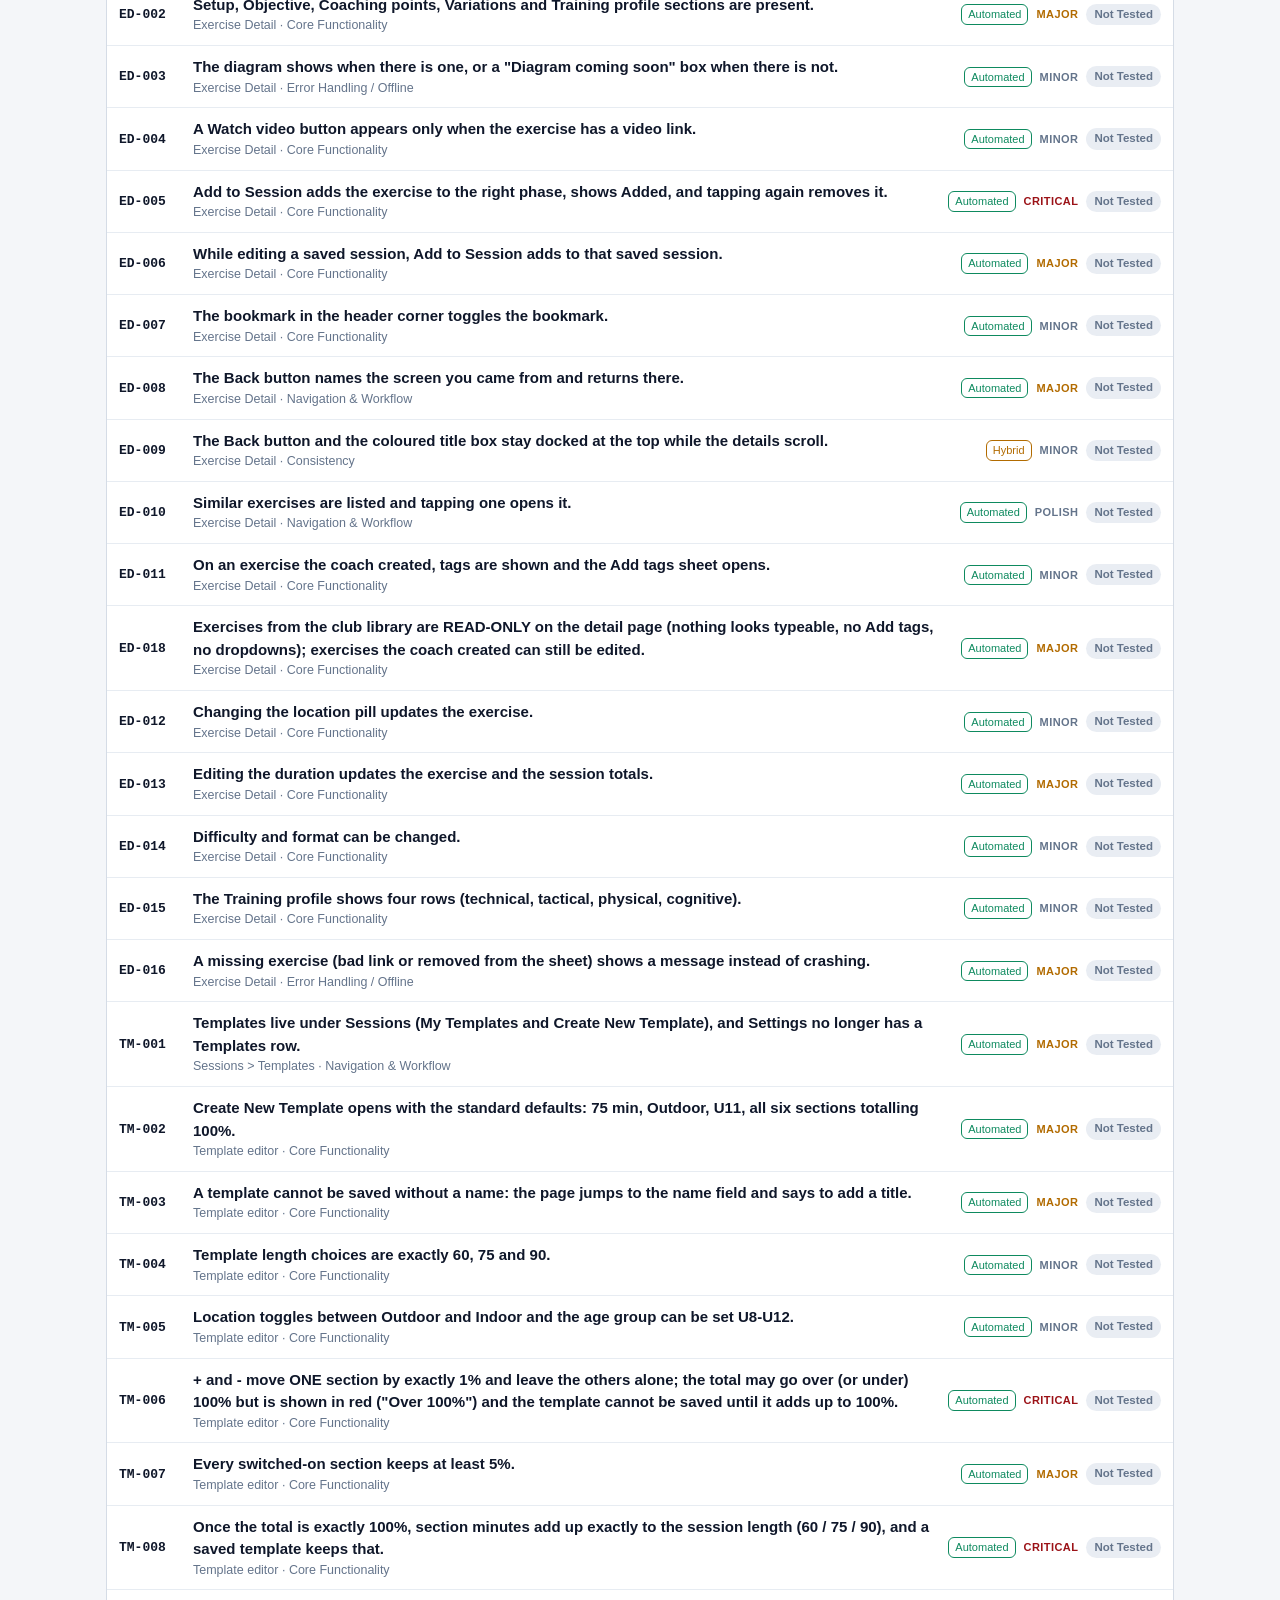
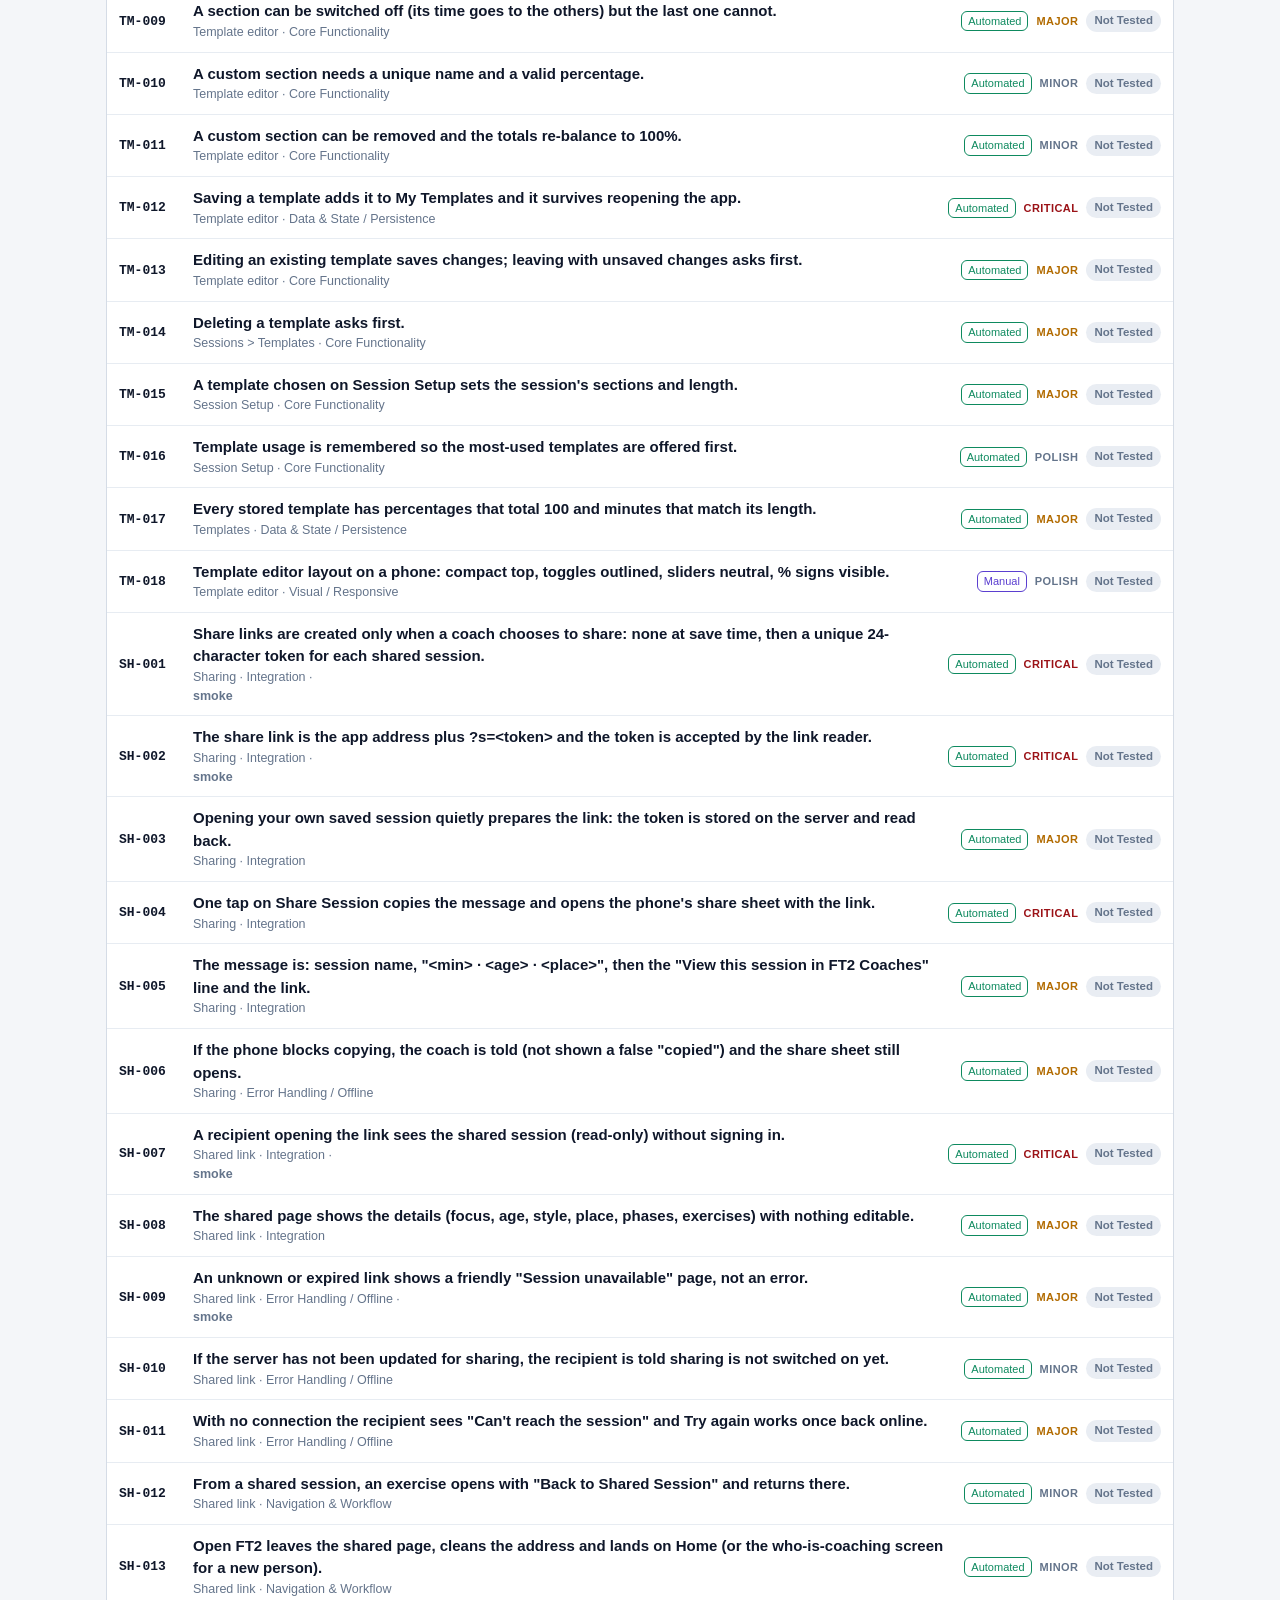
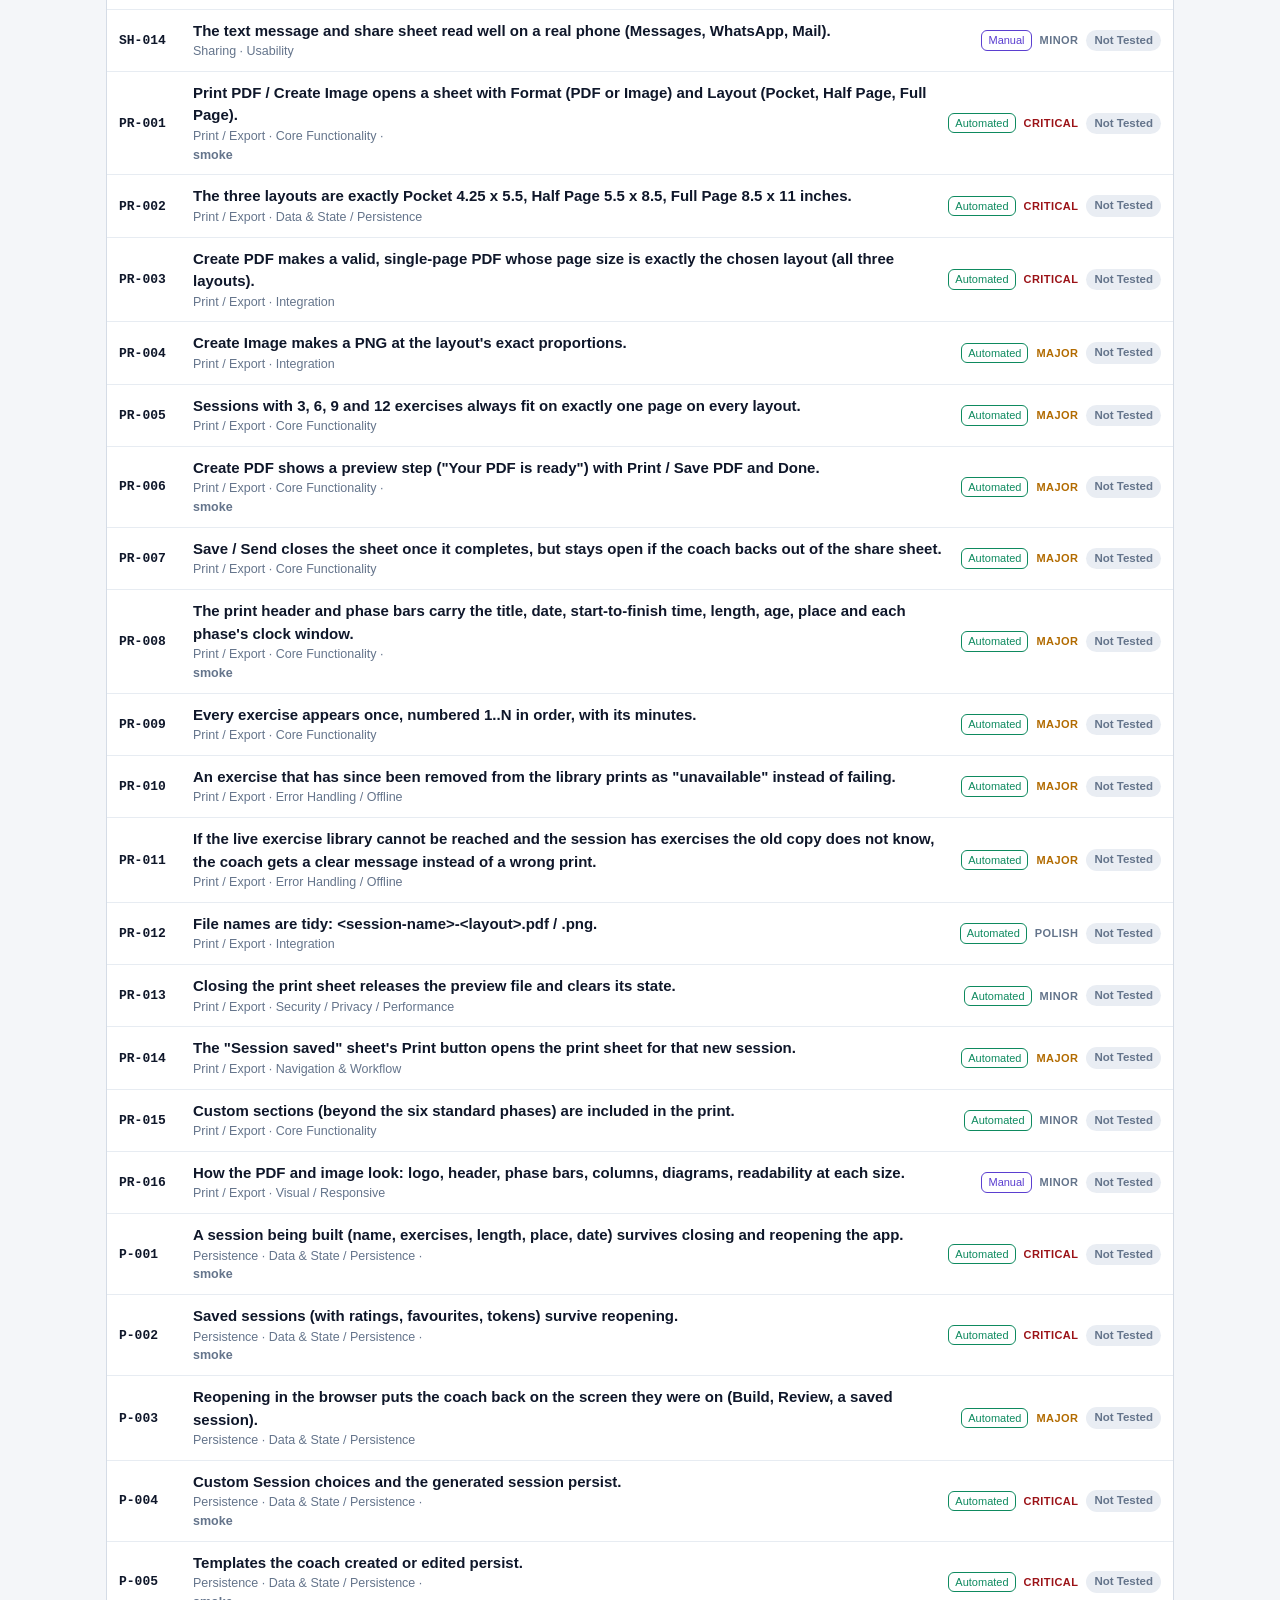
==== commit 6654aef7: "Simpler Home, Session Setup and Build Session for busy coaches Home: Start New Session first, Contin" ====
--- a/qa/index.html
+++ b/qa/index.html
@@ -199,7 +199,7 @@
 <script>
 /* Load the QA scripts fresh every time (never a stale cached copy), in order. */
 (function(){
-  var files = ['qa-core.js','qa-server.js','qa-tests-1.js','qa-tests-2.js','qa-tests-3.js','qa-tests-4.js','qa-tests-5.js','qa-tests-6.js','qa-tests-7.js','qa-tests-8.js','qa-tests-9.js','qa-tests-10.js','qa-tests-11.js','qa-tests-12.js','qa-ui.js'], i = 0, t = Date.now();
+  var files = ['qa-core.js','qa-server.js','qa-tests-1.js','qa-tests-2.js','qa-tests-3.js','qa-tests-4.js','qa-tests-5.js','qa-tests-6.js','qa-tests-7.js','qa-tests-8.js','qa-tests-9.js','qa-tests-10.js','qa-tests-11.js','qa-tests-12.js','qa-tests-13.js','qa-ui.js'], i = 0, t = Date.now();
   (function next(){
     if(i >= files.length) return;
     var s = document.createElement('script'); s.src = files[i++] + '?t=' + t; s.onload = next;
